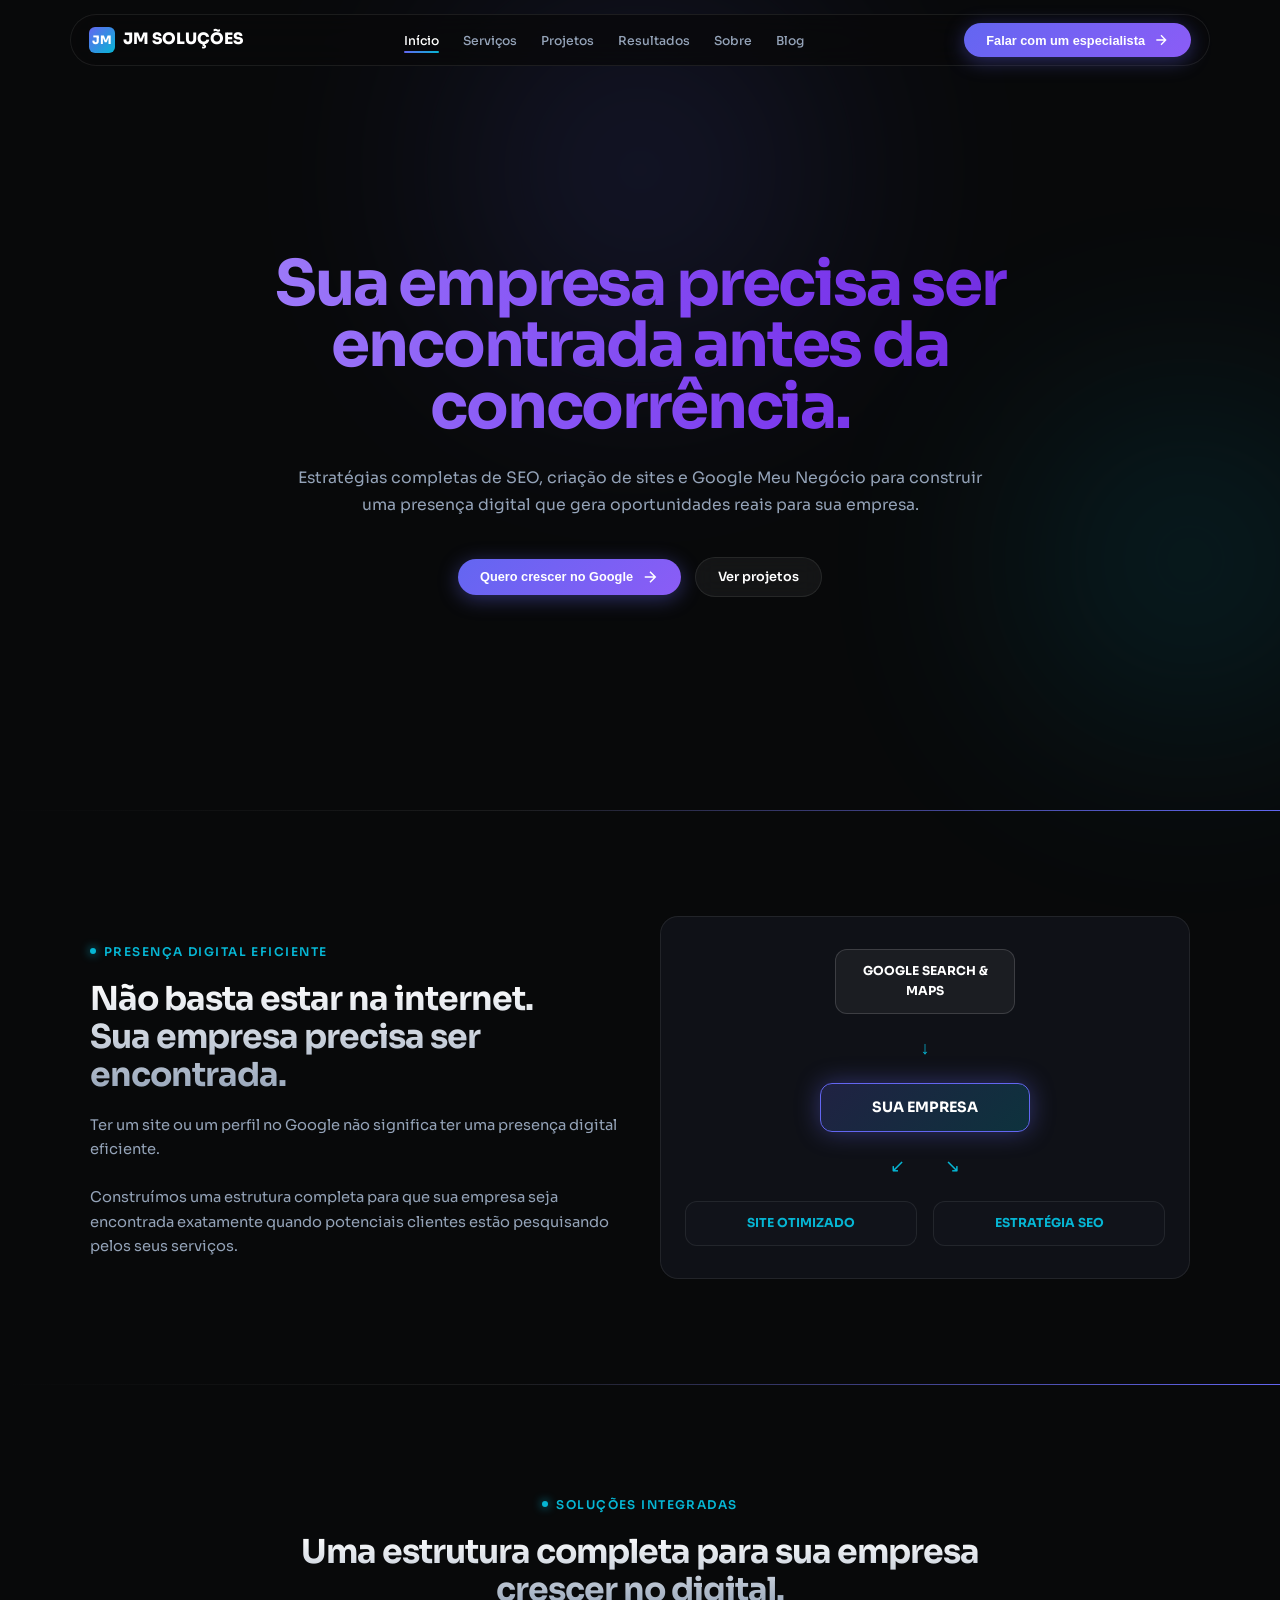
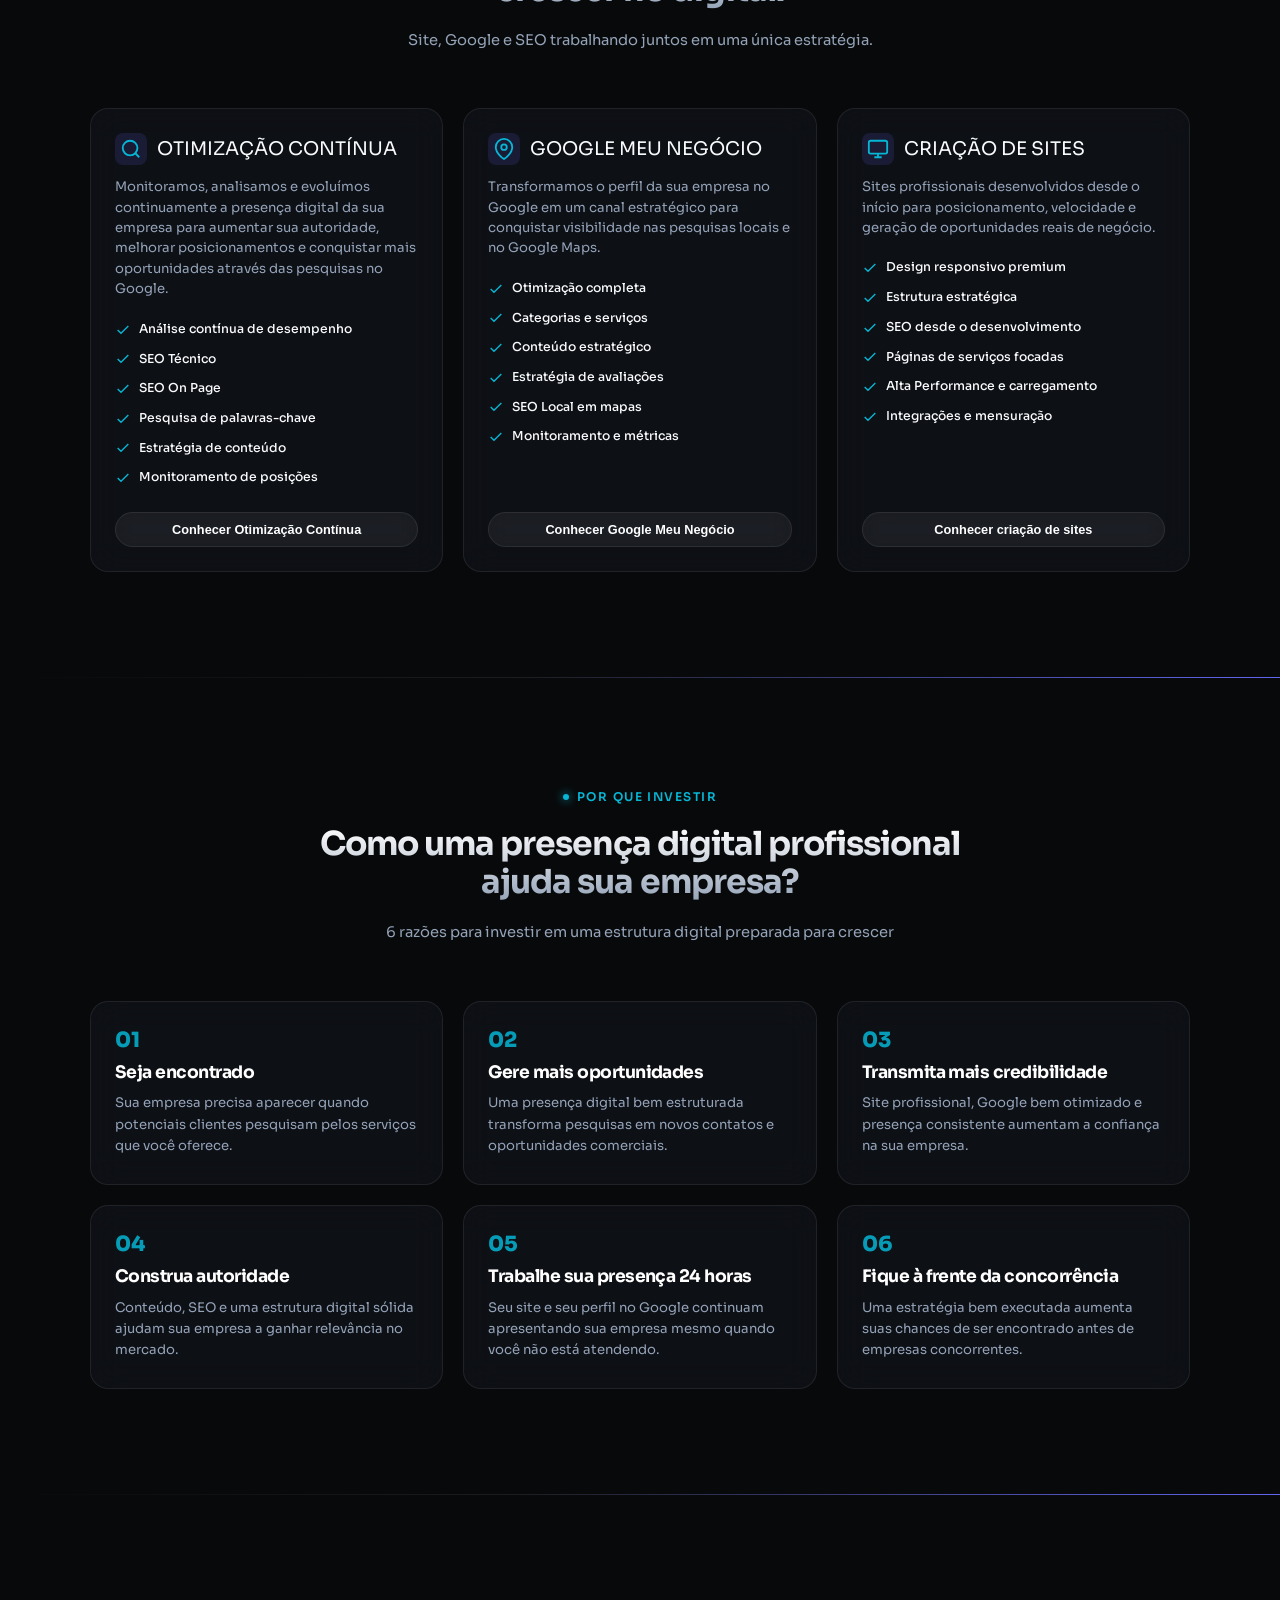
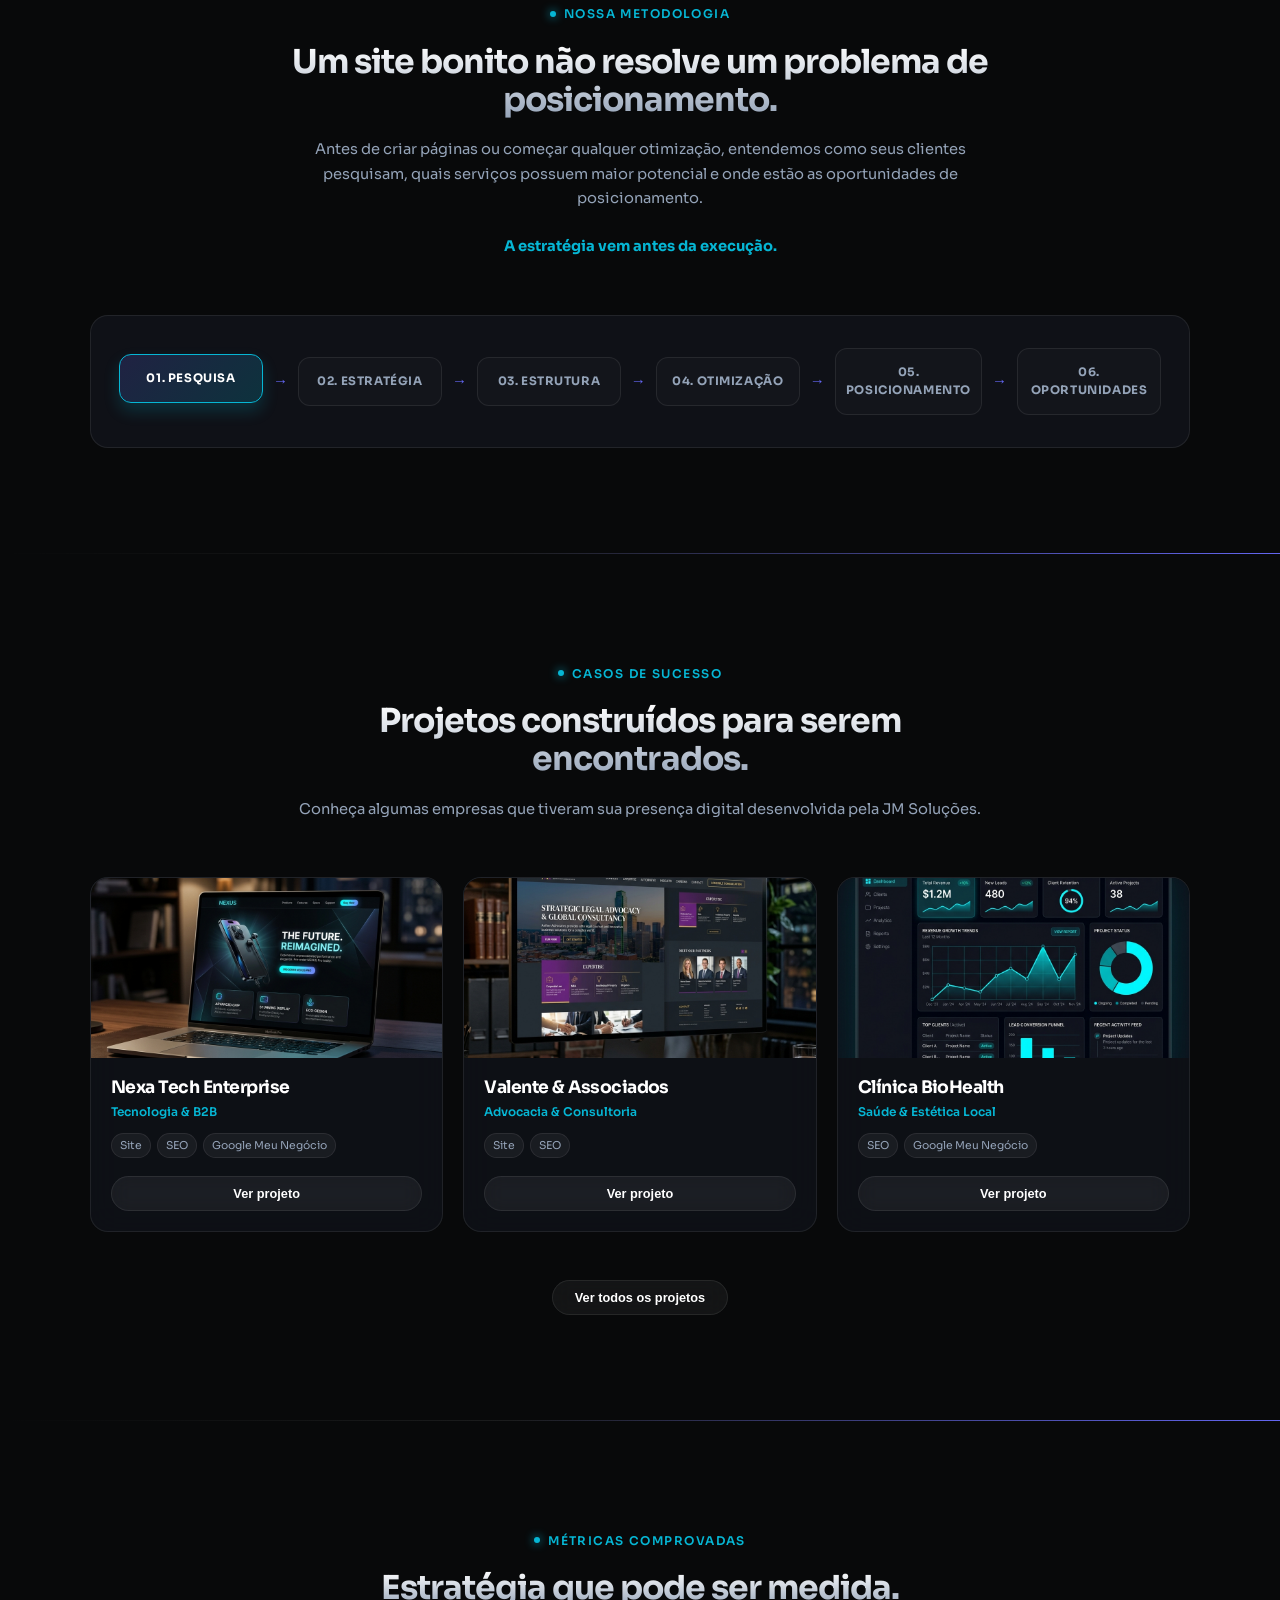
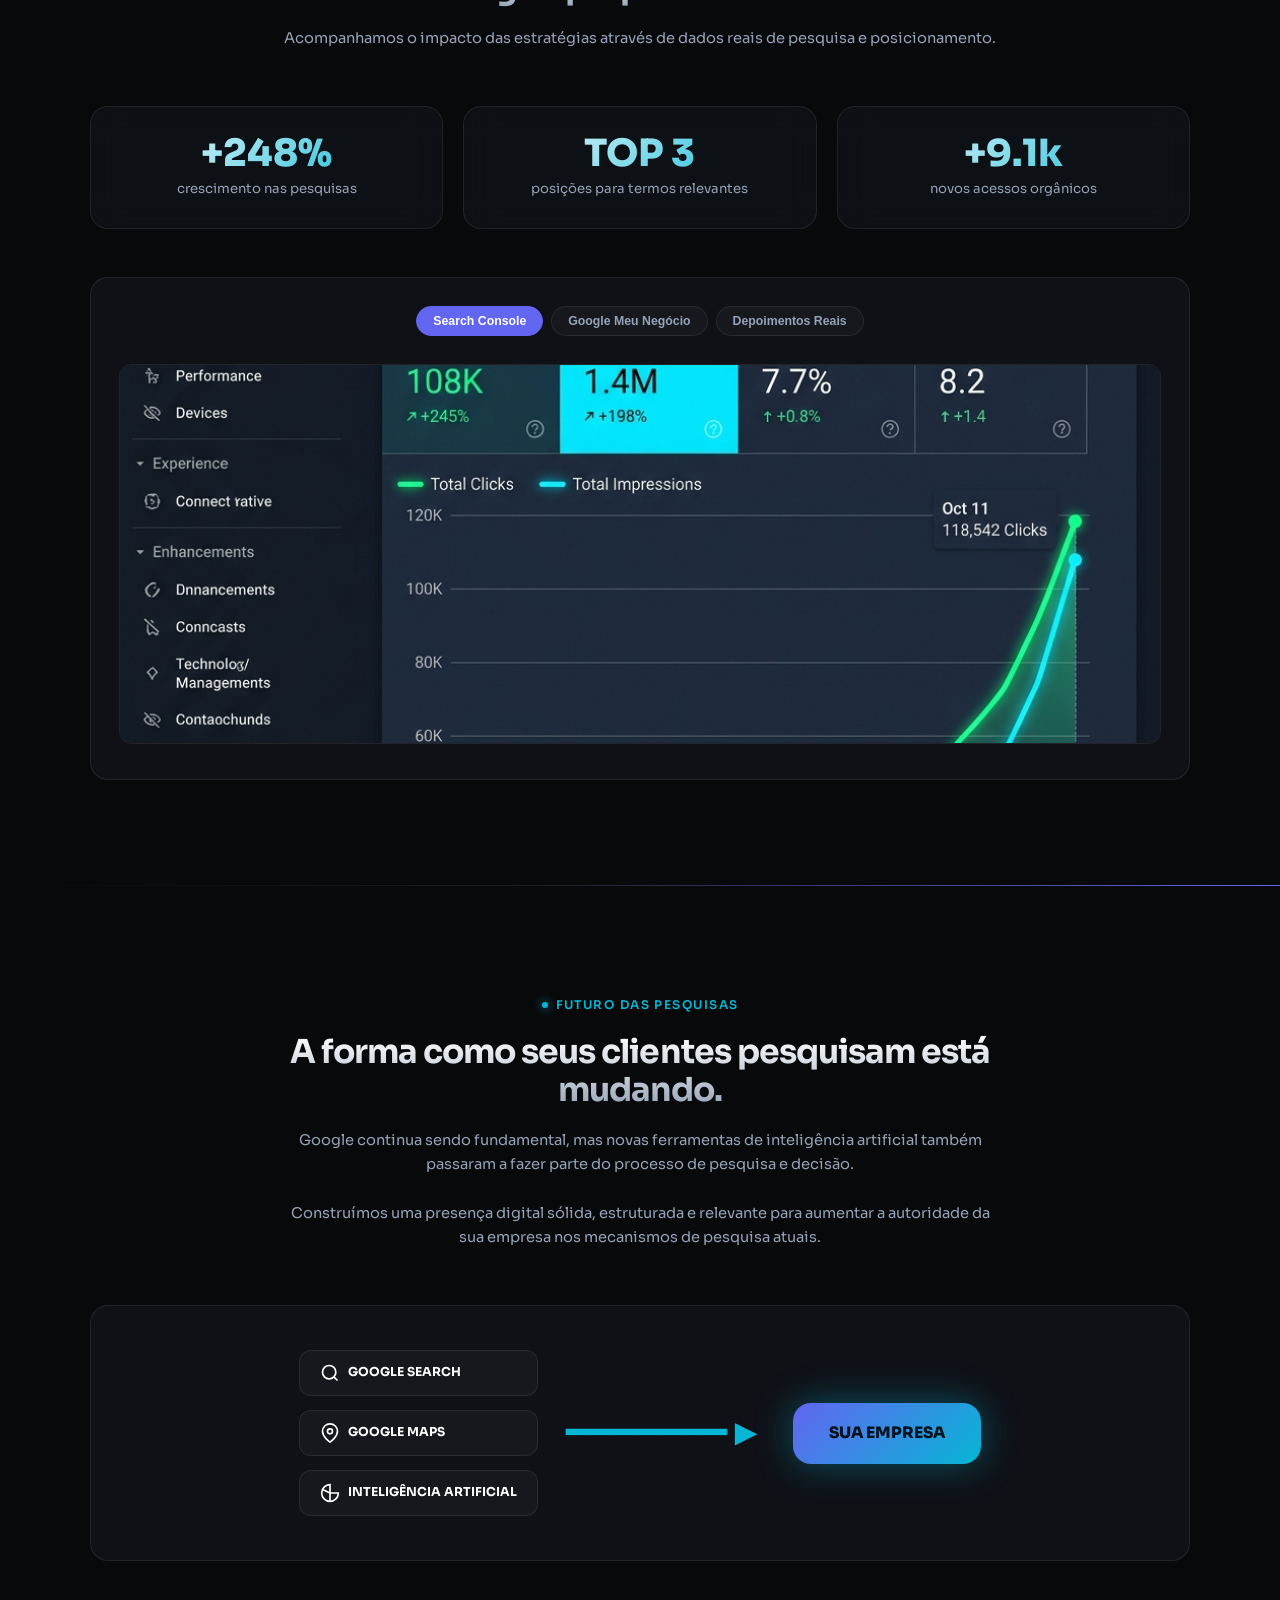
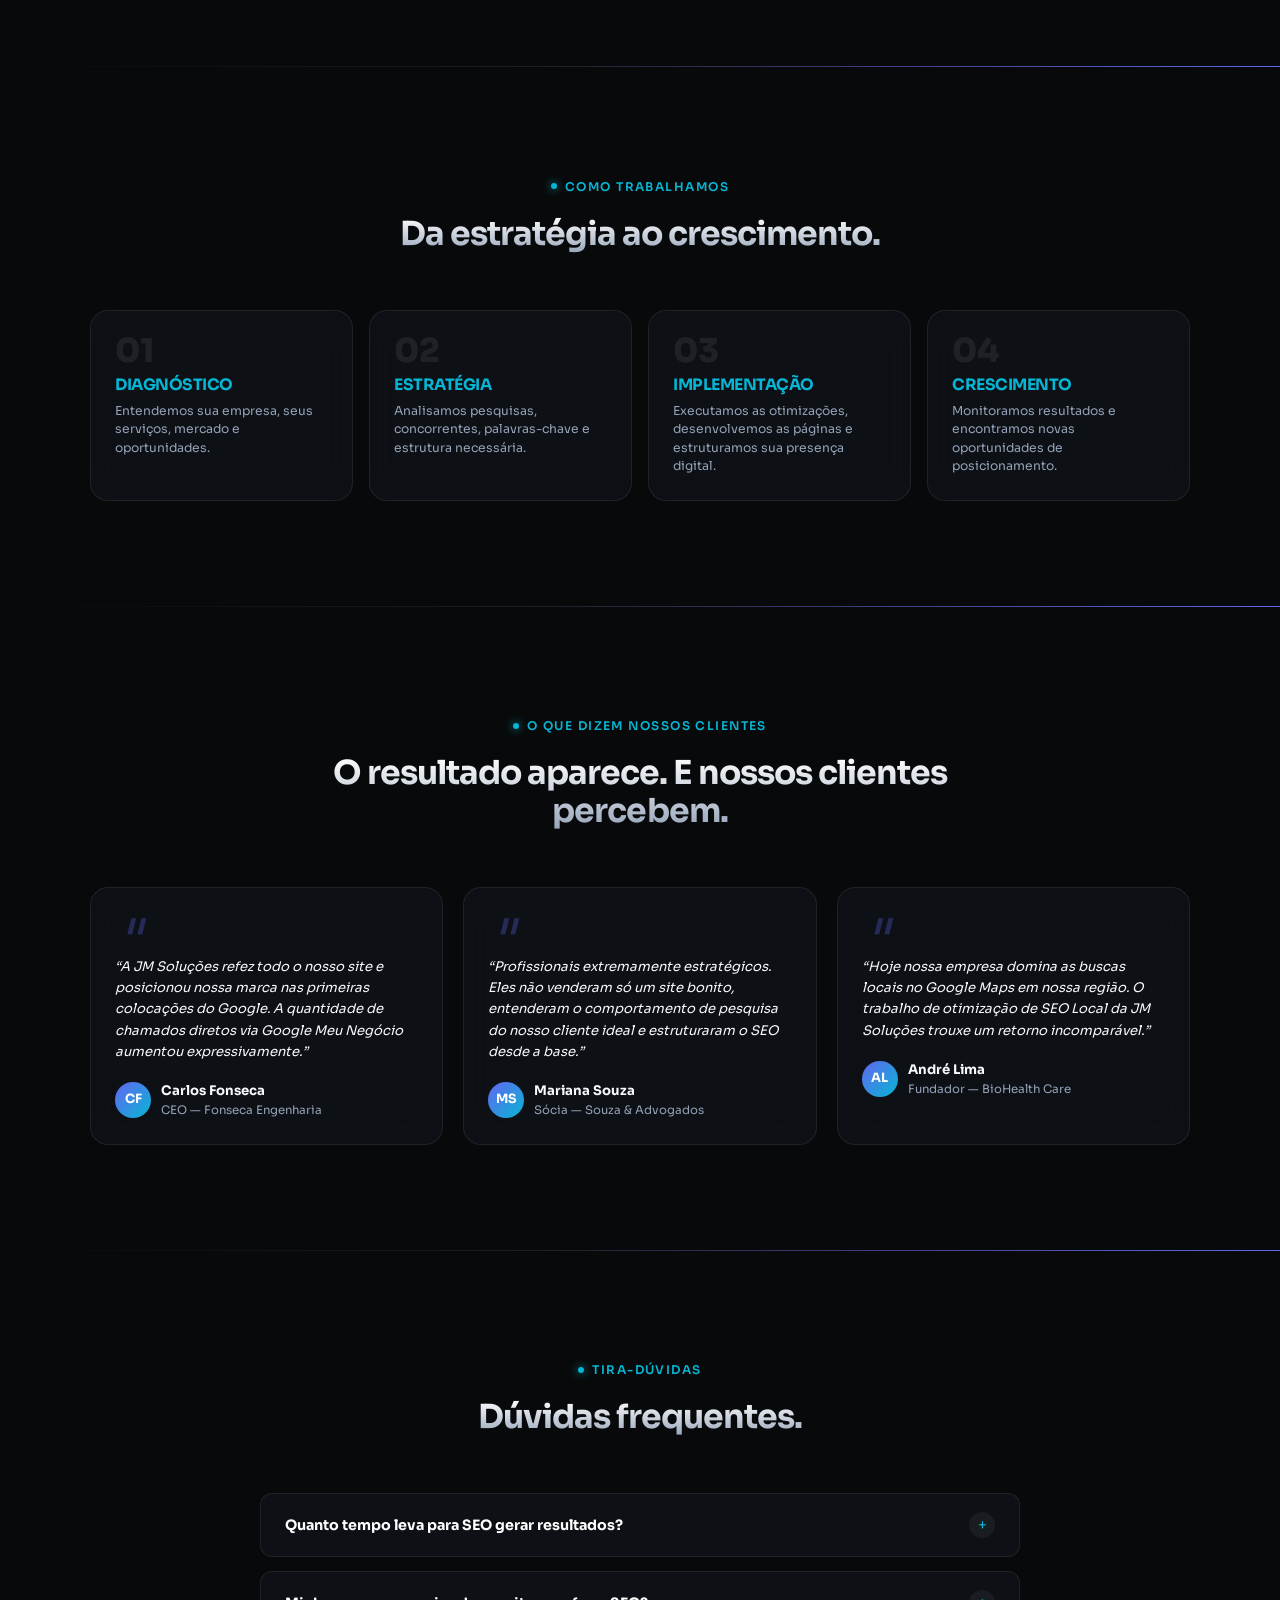
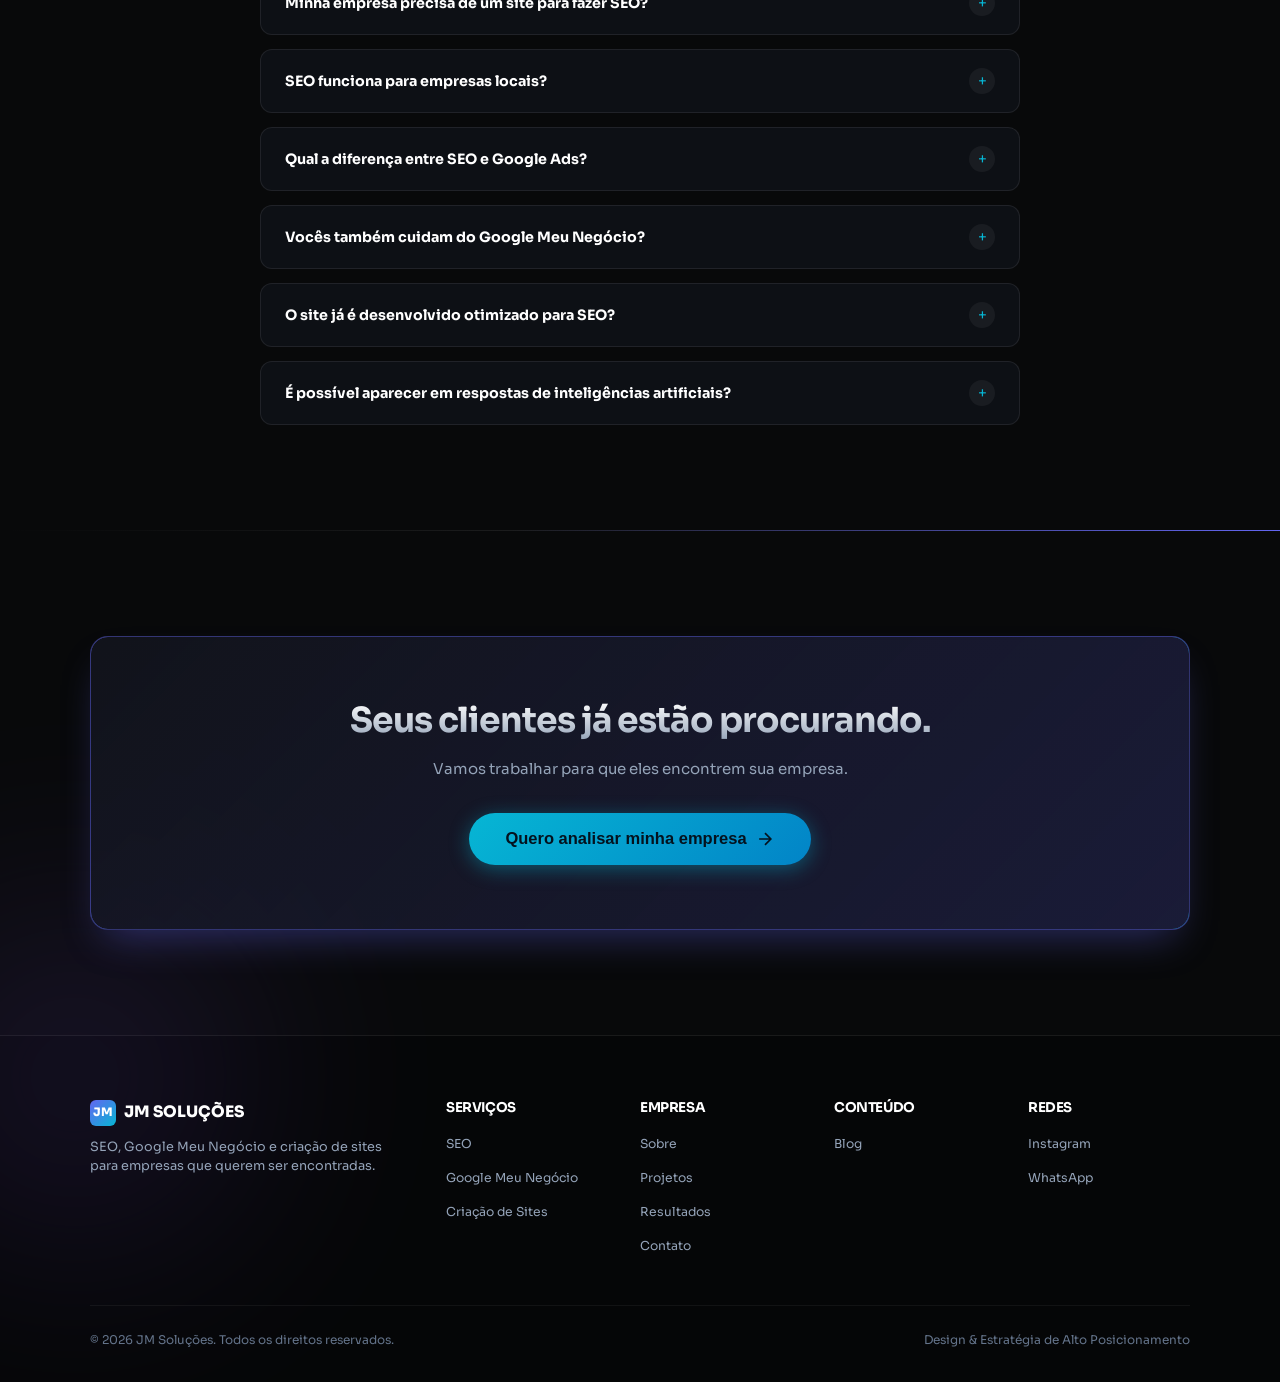
==== index.html @ 84de4761 "JM Soluções - Site institucional completo com design dark mode premium" ====
<!DOCTYPE html>
<html lang="pt-BR">
<head>
  <meta charset="UTF-8">
  <meta name="viewport" content="width=device-width, initial-scale=1.0">
  <title>JM Soluções — SEO, Google Meu Negócio e Criação de Sites</title>
  <meta name="description" content="Estratégias completas de SEO, criação de sites profissionais e Google Meu Negócio para posicionar sua empresa no topo dos resultados de pesquisa.">

  <!-- OpenGraph Metadata -->
  <meta property="og:title" content="JM Soluções — Sua Empresa no Topo do Google">
  <meta property="og:description" content="Construímos uma presença digital estratégica para sua empresa gerar oportunidades reais de negócio.">
  <meta property="og:type" content="website">

  <!-- Favicon & Stylesheet -->
  <link rel="stylesheet" href="styles.css">
</head>
<body>

  <!-- Background Ambient Glow Spotlights (Delucks Style) -->
  <div class="ambient-glow-container">
    <div class="glow-orb glow-orb-indigo"></div>
    <div class="glow-orb glow-orb-cyan"></div>
    <div class="glow-orb glow-orb-violet"></div>
  </div>

  <!-- [ HEADER / NAVBAR ] -->
  <header>
    <nav class="navbar" id="navbar">
      <a href="#hero" class="logo">
        <div class="logo-badge">JM</div>
        <span>JM SOLUÇÕES</span>
      </a>

      <ul class="nav-links">
        <li><a href="#hero">Início</a></li>
        <li><a href="#servicos">Serviços</a></li>
        <li><a href="#projetos">Projetos</a></li>
        <li><a href="#resultados">Resultados</a></li>
        <li><a href="#posicionamento">Sobre</a></li>
        <li><a href="#faq">Blog</a></li>
      </ul>

      <button class="btn btn-primary open-modal-btn">
        Falar com um especialista
        <svg width="16" height="16" viewBox="0 0 24 24" fill="none" stroke="currentColor" stroke-width="2"><path d="M5 12h14M12 5l7 7-7 7"/></svg>
      </button>

      <button class="mobile-toggle" id="mobileToggle" aria-label="Abrir Menu">
        <svg width="24" height="24" viewBox="0 0 24 24" fill="none" stroke="currentColor" stroke-width="2"><path d="M4 6h16M4 12h16M4 18h16"/></svg>
      </button>
    </nav>

    <!-- Mobile Drawer -->
    <div class="mobile-drawer" id="mobileDrawer">
      <button class="mobile-drawer-close" id="mobileDrawerClose">&times;</button>
      <a href="#hero" class="mobile-nav-link">Início</a>
      <a href="#servicos" class="mobile-nav-link">Serviços</a>
      <a href="#projetos" class="mobile-nav-link">Projetos</a>
      <a href="#resultados" class="mobile-nav-link">Resultados</a>
      <a href="#posicionamento" class="mobile-nav-link">Sobre</a>
      <a href="#faq" class="mobile-nav-link">Blog</a>
      <button class="btn btn-primary open-modal-btn" style="margin-top: 20px;">Falar com um especialista</button>
    </div>
  </header>

  <main>
    <!-- [ 01 — HERO ] -->
    <section class="hero-section section-relative" id="hero">
      <!-- Floating Particles -->
      <div class="hero-particles">
        <div class="particle"></div>
        <div class="particle"></div>
        <div class="particle"></div>
        <div class="particle"></div>
        <div class="particle"></div>
        <div class="particle"></div>
        <div class="particle"></div>
        <div class="particle"></div>
      </div>
      <div class="container">
        <h1 class="hero-headline reveal">
          Sua empresa precisa ser encontrada antes da concorrência.
        </h1>

        <p class="hero-subheadline reveal">
          Estratégias completas de SEO, criação de sites e Google Meu Negócio para construir uma presença digital que gera oportunidades reais para sua empresa.
        </p>

        <div class="hero-cta-group reveal">
          <button class="btn btn-primary open-modal-btn">
            Quero crescer no Google
            <svg width="18" height="18" viewBox="0 0 24 24" fill="none" stroke="currentColor" stroke-width="2"><path d="M5 12h14M12 5l7 7-7 7"/></svg>
          </button>
          <a href="#projetos" class="btn btn-secondary">
            Ver projetos
          </a>
        </div>
      </div>
    </section>

    <hr class="section-divider">

    <!-- [ 02 — POSICIONAMENTO ] -->
    <section class="section-padding section-relative" id="posicionamento">
      <div class="container">
        <div class="posicionamento-container">
          <div class="reveal-left">
            <div class="section-tag"><span class="dot"></span> Presença Digital Eficiente</div>
            <h2 class="section-title text-gradient">
              Não basta estar na internet.<br>Sua empresa precisa ser encontrada.
            </h2>
            <p class="section-subtitle" style="margin-bottom: 24px;">
              Ter um site ou um perfil no Google não significa ter uma presença digital eficiente.
            </p>
            <p class="section-subtitle">
              Construímos uma estrutura completa para que sua empresa seja encontrada exatamente quando potenciais clientes estão pesquisando pelos seus serviços.
            </p>
          </div>

          <div class="posicionamento-diagram glass-card reveal-right">
            <div class="diagram-node node-google">
              <span>GOOGLE SEARCH & MAPS</span>
            </div>
            <div class="diagram-arrow">↓</div>
            <div class="diagram-node node-empresa">
              <span>SUA EMPRESA</span>
            </div>
            <div class="diagram-arrow">↙ &nbsp;&nbsp;&nbsp;&nbsp;&nbsp;&nbsp;&nbsp;&nbsp; ↘</div>
            <div class="node-branches">
              <div class="diagram-node node-branch">
                <strong>SITE OTIMIZADO</strong>
              </div>
              <div class="diagram-node node-branch">
                <strong>ESTRATÉGIA SEO</strong>
              </div>
            </div>
          </div>
        </div>
      </div>
    </section>

    <hr class="section-divider">

    <!-- [ 03 — SERVIÇOS ] -->
    <section class="section-padding section-relative" id="servicos">
      <div class="container">
        <div class="section-header reveal">
          <div class="section-tag"><span class="dot"></span> Soluções Integradas</div>
          <h2 class="section-title text-gradient">
            Uma estrutura completa para sua empresa crescer no digital.
          </h2>
          <p class="section-subtitle">
            Site, Google e SEO trabalhando juntos em uma única estratégia.
          </p>
        </div>

        <div class="servicos-grid reveal-stagger">
          <!-- CARD 1: OTIMIZAÇÃO CONTÍNUA -->
          <div class="glass-card servico-card">
            <div>
              <div class="servico-title">
                <div class="servico-icon">
                  <svg width="22" height="22" viewBox="0 0 24 24" fill="none" stroke="currentColor" stroke-width="2"><circle cx="11" cy="11" r="8"/><line x1="21" y1="21" x2="16.65" y2="16.65"/></svg>
                </div>
                <span>OTIMIZAÇÃO CONTÍNUA</span>
              </div>
              <p class="servico-desc">
                Monitoramos, analisamos e evoluímos continuamente a presença digital da sua empresa para aumentar sua autoridade, melhorar posicionamentos e conquistar mais oportunidades através das pesquisas no Google.
              </p>
              <ul class="servico-list">
                <li><svg width="16" height="16" viewBox="0 0 24 24" fill="none" stroke="currentColor" stroke-width="2"><polyline points="20 6 9 17 4 12"/></svg> Análise contínua de desempenho</li>
                <li><svg width="16" height="16" viewBox="0 0 24 24" fill="none" stroke="currentColor" stroke-width="2"><polyline points="20 6 9 17 4 12"/></svg> SEO Técnico</li>
                <li><svg width="16" height="16" viewBox="0 0 24 24" fill="none" stroke="currentColor" stroke-width="2"><polyline points="20 6 9 17 4 12"/></svg> SEO On Page</li>
                <li><svg width="16" height="16" viewBox="0 0 24 24" fill="none" stroke="currentColor" stroke-width="2"><polyline points="20 6 9 17 4 12"/></svg> Pesquisa de palavras-chave</li>
                <li><svg width="16" height="16" viewBox="0 0 24 24" fill="none" stroke="currentColor" stroke-width="2"><polyline points="20 6 9 17 4 12"/></svg> Estratégia de conteúdo</li>
                <li><svg width="16" height="16" viewBox="0 0 24 24" fill="none" stroke="currentColor" stroke-width="2"><polyline points="20 6 9 17 4 12"/></svg> Monitoramento de posições</li>
              </ul>
            </div>
            <button class="btn btn-secondary open-modal-btn" style="width: 100%;">Conhecer Otimização Contínua</button>
          </div>

          <!-- CARD 2: GOOGLE MEU NEGÓCIO -->
          <div class="glass-card servico-card">
            <div>
              <div class="servico-title">
                <div class="servico-icon">
                  <svg width="22" height="22" viewBox="0 0 24 24" fill="none" stroke="currentColor" stroke-width="2"><path d="M21 10c0 7-9 13-9 13s-9-6-9-13a9 9 0 0 1 18 0z"/><circle cx="12" cy="10" r="3"/></svg>
                </div>
                <span>GOOGLE MEU NEGÓCIO</span>
              </div>
              <p class="servico-desc">
                Transformamos o perfil da sua empresa no Google em um canal estratégico para conquistar visibilidade nas pesquisas locais e no Google Maps.
              </p>
              <ul class="servico-list">
                <li><svg width="16" height="16" viewBox="0 0 24 24" fill="none" stroke="currentColor" stroke-width="2"><polyline points="20 6 9 17 4 12"/></svg> Otimização completa</li>
                <li><svg width="16" height="16" viewBox="0 0 24 24" fill="none" stroke="currentColor" stroke-width="2"><polyline points="20 6 9 17 4 12"/></svg> Categorias e serviços</li>
                <li><svg width="16" height="16" viewBox="0 0 24 24" fill="none" stroke="currentColor" stroke-width="2"><polyline points="20 6 9 17 4 12"/></svg> Conteúdo estratégico</li>
                <li><svg width="16" height="16" viewBox="0 0 24 24" fill="none" stroke="currentColor" stroke-width="2"><polyline points="20 6 9 17 4 12"/></svg> Estratégia de avaliações</li>
                <li><svg width="16" height="16" viewBox="0 0 24 24" fill="none" stroke="currentColor" stroke-width="2"><polyline points="20 6 9 17 4 12"/></svg> SEO Local em mapas</li>
                <li><svg width="16" height="16" viewBox="0 0 24 24" fill="none" stroke="currentColor" stroke-width="2"><polyline points="20 6 9 17 4 12"/></svg> Monitoramento e métricas</li>
              </ul>
            </div>
            <button class="btn btn-secondary open-modal-btn" style="width: 100%;">Conhecer Google Meu Negócio</button>
          </div>

          <!-- CARD 3: CRIAÇÃO DE SITES -->
          <div class="glass-card servico-card">
            <div>
              <div class="servico-title">
                <div class="servico-icon">
                  <svg width="22" height="22" viewBox="0 0 24 24" fill="none" stroke="currentColor" stroke-width="2"><rect x="2" y="3" width="20" height="14" rx="2" ry="2"/><line x1="8" y1="21" x2="16" y2="21"/><line x1="12" y1="17" x2="12" y2="21"/></svg>
                </div>
                <span>CRIAÇÃO DE SITES</span>
              </div>
              <p class="servico-desc">
                Sites profissionais desenvolvidos desde o início para posicionamento, velocidade e geração de oportunidades reais de negócio.
              </p>
              <ul class="servico-list">
                <li><svg width="16" height="16" viewBox="0 0 24 24" fill="none" stroke="currentColor" stroke-width="2"><polyline points="20 6 9 17 4 12"/></svg> Design responsivo premium</li>
                <li><svg width="16" height="16" viewBox="0 0 24 24" fill="none" stroke="currentColor" stroke-width="2"><polyline points="20 6 9 17 4 12"/></svg> Estrutura estratégica</li>
                <li><svg width="16" height="16" viewBox="0 0 24 24" fill="none" stroke="currentColor" stroke-width="2"><polyline points="20 6 9 17 4 12"/></svg> SEO desde o desenvolvimento</li>
                <li><svg width="16" height="16" viewBox="0 0 24 24" fill="none" stroke="currentColor" stroke-width="2"><polyline points="20 6 9 17 4 12"/></svg> Páginas de serviços focadas</li>
                <li><svg width="16" height="16" viewBox="0 0 24 24" fill="none" stroke="currentColor" stroke-width="2"><polyline points="20 6 9 17 4 12"/></svg> Alta Performance e carregamento</li>
                <li><svg width="16" height="16" viewBox="0 0 24 24" fill="none" stroke="currentColor" stroke-width="2"><polyline points="20 6 9 17 4 12"/></svg> Integrações e mensuração</li>
              </ul>
            </div>
            <button class="btn btn-secondary open-modal-btn" style="width: 100%;">Conhecer criação de sites</button>
          </div>
        </div>
      </div>
    </section>

    <hr class="section-divider">

    <!-- [ BENEFÍCIOS DO POSICIONAMENTO ] -->
    <section class="section-padding section-relative" id="beneficios">
      <div class="container">
        <div class="section-header reveal">
          <div class="section-tag"><span class="dot"></span> Por Que Investir</div>
          <h2 class="section-title text-gradient">
            Como uma presença digital profissional ajuda sua empresa?
          </h2>
          <p class="section-subtitle">
            6 razões para investir em uma estrutura digital preparada para crescer
          </p>
        </div>

        <div class="beneficios-grid reveal-stagger">
          <!-- CARD 01 -->
          <div class="glass-card beneficio-card">
            <div class="card-number">01</div>
            <h3 class="beneficio-title">Seja encontrado</h3>
            <p class="beneficio-desc">
              Sua empresa precisa aparecer quando potenciais clientes pesquisam pelos serviços que você oferece.
            </p>
          </div>

          <!-- CARD 02 -->
          <div class="glass-card beneficio-card">
            <div class="card-number">02</div>
            <h3 class="beneficio-title">Gere mais oportunidades</h3>
            <p class="beneficio-desc">
              Uma presença digital bem estruturada transforma pesquisas em novos contatos e oportunidades comerciais.
            </p>
          </div>

          <!-- CARD 03 -->
          <div class="glass-card beneficio-card">
            <div class="card-number">03</div>
            <h3 class="beneficio-title">Transmita mais credibilidade</h3>
            <p class="beneficio-desc">
              Site profissional, Google bem otimizado e presença consistente aumentam a confiança na sua empresa.
            </p>
          </div>

          <!-- CARD 04 -->
          <div class="glass-card beneficio-card">
            <div class="card-number">04</div>
            <h3 class="beneficio-title">Construa autoridade</h3>
            <p class="beneficio-desc">
              Conteúdo, SEO e uma estrutura digital sólida ajudam sua empresa a ganhar relevância no mercado.
            </p>
          </div>

          <!-- CARD 05 -->
          <div class="glass-card beneficio-card">
            <div class="card-number">05</div>
            <h3 class="beneficio-title">Trabalhe sua presença 24 horas</h3>
            <p class="beneficio-desc">
              Seu site e seu perfil no Google continuam apresentando sua empresa mesmo quando você não está atendendo.
            </p>
          </div>

          <!-- CARD 06 -->
          <div class="glass-card beneficio-card">
            <div class="card-number">06</div>
            <h3 class="beneficio-title">Fique à frente da concorrência</h3>
            <p class="beneficio-desc">
              Uma estratégia bem executada aumenta suas chances de ser encontrado antes de empresas concorrentes.
            </p>
          </div>
        </div>
      </div>
    </section>

    <hr class="section-divider">

    <!-- [ 04 — DIFERENCIAL / METODOLOGIA ] -->
    <section class="section-padding section-relative">
      <div class="container">
        <div class="section-header reveal">
          <div class="section-tag"><span class="dot"></span> Nossa Metodologia</div>
          <h2 class="section-title text-gradient">
            Um site bonito não resolve um problema de posicionamento.
          </h2>
          <p class="section-subtitle">
            Antes de criar páginas ou começar qualquer otimização, entendemos como seus clientes pesquisam, quais serviços possuem maior potencial e onde estão as oportunidades de posicionamento.<br><br>
            <strong style="color: var(--accent-cyan);">A estratégia vem antes da execução.</strong>
          </p>
        </div>

        <div class="metodologia-box reveal-scale">
          <div class="pipeline-container">
            <div class="pipeline-step active">
              <span>01. PESQUISA</span>
            </div>
            <div class="pipeline-arrow">→</div>
            <div class="pipeline-step">
              <span>02. ESTRATÉGIA</span>
            </div>
            <div class="pipeline-arrow">→</div>
            <div class="pipeline-step">
              <span>03. ESTRUTURA</span>
            </div>
            <div class="pipeline-arrow">→</div>
            <div class="pipeline-step">
              <span>04. OTIMIZAÇÃO</span>
            </div>
            <div class="pipeline-arrow">→</div>
            <div class="pipeline-step">
              <span>05. POSICIONAMENTO</span>
            </div>
            <div class="pipeline-arrow">→</div>
            <div class="pipeline-step">
              <span>06. OPORTUNIDADES</span>
            </div>
          </div>
        </div>
      </div>
    </section>

    <hr class="section-divider">

    <!-- [ 05 — PROJETOS ] -->
    <section class="section-padding section-relative" id="projetos">
      <div class="container">
        <div class="section-header reveal">
          <div class="section-tag"><span class="dot"></span> Casos de Sucesso</div>
          <h2 class="section-title text-gradient">
            Projetos construídos para serem encontrados.
          </h2>
          <p class="section-subtitle">
            Conheça algumas empresas que tiveram sua presença digital desenvolvida pela JM Soluções.
          </p>
        </div>

        <div class="projects-grid reveal-stagger">
          <!-- PROJETO 01 -->
          <div class="glass-card project-card">
            <div class="project-image-wrapper">
              <img src="./images/project_1_mockup.png" alt="Projeto Nexa Tech" loading="lazy">
            </div>
            <div class="project-content">
              <div>
                <h3 class="project-name">Nexa Tech Enterprise</h3>
                <p class="project-segment">Tecnologia & B2B</p>
                <div class="project-tags">
                  <span class="project-tag">Site</span>
                  <span class="project-tag">SEO</span>
                  <span class="project-tag">Google Meu Negócio</span>
                </div>
              </div>
              <button class="btn btn-secondary open-modal-btn" style="width: 100%;">Ver projeto</button>
            </div>
          </div>

          <!-- PROJETO 02 -->
          <div class="glass-card project-card">
            <div class="project-image-wrapper">
              <img src="./images/project_2_mockup.png" alt="Projeto Valente & Associados" loading="lazy">
            </div>
            <div class="project-content">
              <div>
                <h3 class="project-name">Valente & Associados</h3>
                <p class="project-segment">Advocacia & Consultoria</p>
                <div class="project-tags">
                  <span class="project-tag">Site</span>
                  <span class="project-tag">SEO</span>
                </div>
              </div>
              <button class="btn btn-secondary open-modal-btn" style="width: 100%;">Ver projeto</button>
            </div>
          </div>

          <!-- PROJETO 03 -->
          <div class="glass-card project-card">
            <div class="project-image-wrapper">
              <img src="./images/project_3_mockup.png" alt="Projeto Clínica BioHealth" loading="lazy">
            </div>
            <div class="project-content">
              <div>
                <h3 class="project-name">Clínica BioHealth</h3>
                <p class="project-segment">Saúde & Estética Local</p>
                <div class="project-tags">
                  <span class="project-tag">SEO</span>
                  <span class="project-tag">Google Meu Negócio</span>
                </div>
              </div>
              <button class="btn btn-secondary open-modal-btn" style="width: 100%;">Ver projeto</button>
            </div>
          </div>
        </div>

        <div style="text-align: center; margin-top: 48px;">
          <button class="btn btn-secondary open-modal-btn">Ver todos os projetos</button>
        </div>
      </div>
    </section>

    <hr class="section-divider">

    <!-- [ 06 — RESULTADOS ] -->
    <section class="section-padding section-relative" id="resultados">
      <div class="container">
        <div class="section-header reveal">
          <div class="section-tag"><span class="dot"></span> Métricas Comprovadas</div>
          <h2 class="section-title text-gradient">
            Estratégia que pode ser medida.
          </h2>
          <p class="section-subtitle">
            Acompanhamos o impacto das estratégias através de dados reais de pesquisa e posicionamento.
          </p>
        </div>

        <!-- 3 Stat Boxes -->
        <div class="resultados-metrics-grid reveal-stagger">
          <div class="glass-card resultado-metric-box">
            <div class="resultado-number counter" data-target="340">+340%</div>
            <div class="resultado-label">crescimento nas pesquisas</div>
          </div>
          <div class="glass-card resultado-metric-box">
            <div class="resultado-number">TOP 3</div>
            <div class="resultado-label">posições para termos relevantes</div>
          </div>
          <div class="glass-card resultado-metric-box">
            <div class="resultado-number counter" data-target="12500">+12.5k</div>
            <div class="resultado-label">novos acessos orgânicos</div>
          </div>
        </div>

        <!-- Tabbed Proof Area -->
        <div class="resultados-tabs-wrapper reveal-scale">
          <div class="resultados-tab-buttons">
            <button class="tab-btn active" data-tab="tab-search-console">Search Console</button>
            <button class="tab-btn" data-tab="tab-gmb">Google Meu Negócio</button>
            <button class="tab-btn" data-tab="tab-depoimentos">Depoimentos Reais</button>
          </div>

          <div class="tab-content-panel active" id="tab-search-console">
            <img src="./images/search_console_chart.png" alt="Desempenho no Search Console" class="chart-preview-img" loading="lazy">
          </div>

          <div class="tab-content-panel" id="tab-gmb">
            <img src="./images/gmb_performance_chart.png" alt="Desempenho no Google Maps" class="chart-preview-img" loading="lazy">
          </div>

          <div class="tab-content-panel" id="tab-depoimentos">
            <div class="glass-card" style="text-align: center; padding: 48px;">
              <p class="testimonial-quote">"Em menos de 4 meses de otimização no Google e SEO do nosso site, o volume de leads qualificados que nos encontram organicamente aumentou mais de 300%. O investimento se pagou nas primeiras semanas."</p>
              <strong style="color: var(--text-white);">— Roberto Mendes, Diretor Comercial</strong>
            </div>
          </div>
        </div>
      </div>
    </section>

    <hr class="section-divider">

    <!-- [ 07 — GOOGLE + INTELIGÊNCIA ARTIFICIAL ] -->
    <section class="section-padding section-relative">
      <div class="container">
        <div class="section-header reveal">
          <div class="section-tag"><span class="dot"></span> Futuro das Pesquisas</div>
          <h2 class="section-title text-gradient">
            A forma como seus clientes pesquisam está mudando.
          </h2>
          <p class="section-subtitle">
            Google continua sendo fundamental, mas novas ferramentas de inteligência artificial também passaram a fazer parte do processo de pesquisa e decisão.<br><br>
            Construímos uma presença digital sólida, estruturada e relevante para aumentar a autoridade da sua empresa nos mecanismos de pesquisa atuais.
          </p>
        </div>

        <div class="ai-diagram-card reveal-scale">
          <div class="ai-diagram-grid">
            <div class="ai-source-column">
              <div class="ai-source-box">
                <svg width="20" height="20" viewBox="0 0 24 24" fill="none" stroke="currentColor" stroke-width="2"><circle cx="11" cy="11" r="8"/><line x1="21" y1="21" x2="16.65" y2="16.65"/></svg>
                GOOGLE SEARCH
              </div>
              <div class="ai-source-box">
                <svg width="20" height="20" viewBox="0 0 24 24" fill="none" stroke="currentColor" stroke-width="2"><path d="M21 10c0 7-9 13-9 13s-9-6-9-13a9 9 0 0 1 18 0z"/><circle cx="12" cy="10" r="3"/></svg>
                GOOGLE MAPS
              </div>
              <div class="ai-source-box">
                <svg width="20" height="20" viewBox="0 0 24 24" fill="none" stroke="currentColor" stroke-width="2"><path d="M12 2a10 10 0 1 0 10 10H12V2z"/><path d="M12 12L2.5 7.5"/><path d="M12 12v10"/></svg>
                INTELIGÊNCIA ARTIFICIAL
              </div>
            </div>

            <div class="diagram-arrow" style="font-size: 2.5rem;">━━━━━━━►</div>

            <div class="ai-target-box">
              SUA EMPRESA
            </div>
          </div>
        </div>
      </div>
    </section>

    <hr class="section-divider">

    <!-- [ 08 — PROCESSO ] -->
    <section class="section-padding section-relative">
      <div class="container">
        <div class="section-header reveal">
          <div class="section-tag"><span class="dot"></span> Como Trabalhamos</div>
          <h2 class="section-title text-gradient">
            Da estratégia ao crescimento.
          </h2>
        </div>

        <div class="process-grid reveal-stagger">
          <div class="glass-card process-card">
            <div class="process-number">01</div>
            <h3 class="process-title">DIAGNÓSTICO</h3>
            <p class="process-desc">
              Entendemos sua empresa, seus serviços, mercado e oportunidades.
            </p>
          </div>

          <div class="glass-card process-card">
            <div class="process-number">02</div>
            <h3 class="process-title">ESTRATÉGIA</h3>
            <p class="process-desc">
              Analisamos pesquisas, concorrentes, palavras-chave e estrutura necessária.
            </p>
          </div>

          <div class="glass-card process-card">
            <div class="process-number">03</div>
            <h3 class="process-title">IMPLEMENTAÇÃO</h3>
            <p class="process-desc">
              Executamos as otimizações, desenvolvemos as páginas e estruturamos sua presença digital.
            </p>
          </div>

          <div class="glass-card process-card">
            <div class="process-number">04</div>
            <h3 class="process-title">CRESCIMENTO</h3>
            <p class="process-desc">
              Monitoramos resultados e encontramos novas oportunidades de posicionamento.
            </p>
          </div>
        </div>
      </div>
    </section>

    <hr class="section-divider">

    <!-- [ 09 — DEPOIMENTOS ] -->
    <section class="section-padding section-relative">
      <div class="container">
        <div class="section-header reveal">
          <div class="section-tag"><span class="dot"></span> O Que Dizem Nossos Clientes</div>
          <h2 class="section-title text-gradient">
            O resultado aparece. E nossos clientes percebem.
          </h2>
        </div>

        <div class="testimonials-grid reveal-stagger">
          <div class="glass-card">
            <p class="testimonial-quote">
              “A JM Soluções refez todo o nosso site e posicionou nossa marca nas primeiras colocações do Google. A quantidade de chamados diretos via Google Meu Negócio aumentou expressivamente.”
            </p>
            <div class="testimonial-author">
              <div class="avatar-circle">CF</div>
              <div>
                <div class="author-name">Carlos Fonseca</div>
                <div class="author-company">CEO — Fonseca Engenharia</div>
              </div>
            </div>
          </div>

          <div class="glass-card">
            <p class="testimonial-quote">
              “Profissionais extremamente estratégicos. Eles não venderam só um site bonito, entenderam o comportamento de pesquisa do nosso cliente ideal e estruturaram o SEO desde a base.”
            </p>
            <div class="testimonial-author">
              <div class="avatar-circle">MS</div>
              <div>
                <div class="author-name">Mariana Souza</div>
                <div class="author-company">Sócia — Souza & Advogados</div>
              </div>
            </div>
          </div>

          <div class="glass-card">
            <p class="testimonial-quote">
              “Hoje nossa empresa domina as buscas locais no Google Maps em nossa região. O trabalho de otimização de SEO Local da JM Soluções trouxe um retorno incomparável.”
            </p>
            <div class="testimonial-author">
              <div class="avatar-circle">AL</div>
              <div>
                <div class="author-name">André Lima</div>
                <div class="author-company">Fundador — BioHealth Care</div>
              </div>
            </div>
          </div>
        </div>
      </div>
    </section>

    <hr class="section-divider">

    <!-- [ 10 — FAQ ] -->
    <section class="section-padding section-relative" id="faq">
      <div class="container">
        <div class="section-header reveal">
          <div class="section-tag"><span class="dot"></span> Tira-Dúvidas</div>
          <h2 class="section-title text-gradient">
            Dúvidas frequentes.
          </h2>
        </div>

        <div class="faq-container reveal-stagger">
          <div class="faq-item">
            <div class="faq-header">
              <span class="faq-question">Quanto tempo leva para SEO gerar resultados?</span>
              <div class="faq-icon">+</div>
            </div>
            <div class="faq-body">
              <p class="faq-answer">
                Os primeiros ganhos de indexação e posicionamento costumam surgir entre 60 a 90 dias após a implementação das otimizações técnicas e de conteúdo. O SEO é um investimento contínuo que constrói autoridade acumulativa a médio e longo prazo.
              </p>
            </div>
          </div>

          <div class="faq-item">
            <div class="faq-header">
              <span class="faq-question">Minha empresa precisa de um site para fazer SEO?</span>
              <div class="faq-icon">+</div>
            </div>
            <div class="faq-body">
              <p class="faq-answer">
                Para SEO de busca orgânica completa sim, o site é a estrutura central da sua autoridade digital. No entanto, para negócios locais, também atuamos na otimização do Google Meu Negócio (Google Maps), que pode gerar oportunidades imediatas.
              </p>
            </div>
          </div>

          <div class="faq-item">
            <div class="faq-header">
              <span class="faq-question">SEO funciona para empresas locais?</span>
              <div class="faq-icon">+</div>
            </div>
            <div class="faq-body">
              <p class="faq-answer">
                Com certeza! O SEO Local é uma das estratégias de maior retorno para empresas que atendem em regiões específicas. Ele garante que sua empresa apareça no topo do pacote local do Google Maps quando clientes da sua cidade buscam por seus serviços.
              </p>
            </div>
          </div>

          <div class="faq-item">
            <div class="faq-header">
              <span class="faq-question">Qual a diferença entre SEO e Google Ads?</span>
              <div class="faq-icon">+</div>
            </div>
            <div class="faq-body">
              <p class="faq-answer">
                O Google Ads traz tráfego pago instantâneo enquanto você mantiver o orçamento ativo. O SEO constrói um ativo próprio e permanente para sua empresa, gerando tráfego orgânico qualificado e gratuito 24 horas por dia sem pagar por clique.
              </p>
            </div>
          </div>

          <div class="faq-item">
            <div class="faq-header">
              <span class="faq-question">Vocês também cuidam do Google Meu Negócio?</span>
              <div class="faq-icon">+</div>
            </div>
            <div class="faq-body">
              <p class="faq-answer">
                Sim! Cuidamos de toda a otimização do seu perfil no Google Meu Negócio: escolha estratégica de categorias, descrição otimizada, inclusão de produtos e serviços, gestão de avaliações e publicação regular de atualizações.
              </p>
            </div>
          </div>

          <div class="faq-item">
            <div class="faq-header">
              <span class="faq-question">O site já é desenvolvido otimizado para SEO?</span>
              <div class="faq-icon">+</div>
            </div>
            <div class="faq-body">
              <p class="faq-answer">
                Sim, absolutamente. Todos os sites criados pela JM Soluções são desenvolvidos com arquitetura de código limpa, SEO técnico embutido, tags semânticas HTML5, máxima velocidade de carregamento e adaptação responsiva para dispositivos móveis.
              </p>
            </div>
          </div>

          <div class="faq-item">
            <div class="faq-header">
              <span class="faq-question">É possível aparecer em respostas de inteligências artificiais?</span>
              <div class="faq-icon">+</div>
            </div>
            <div class="faq-body">
              <p class="faq-answer">
                Sim! Ferramentas como ChatGPT, Google Gemini e Perplexity consultam bases de dados e sites de alta autoridade na web. Ao otimizar a estrutura de dados e autoridade da sua marca (Generative Engine Optimization - GEO), sua empresa se torna a fonte recomendada pelas IAs.
              </p>
            </div>
          </div>
        </div>
      </div>
    </section>

    <hr class="section-divider">

    <!-- [ 11 — CTA FINAL ] -->
    <section class="section-padding section-relative">
      <div class="container">
        <div class="cta-final-box reveal-scale">
          <h2 class="cta-final-title text-gradient">
            Seus clientes já estão procurando.
          </h2>
          <p class="cta-final-subtitle">
            Vamos trabalhar para que eles encontrem sua empresa.
          </p>
          <button class="btn btn-cyan open-modal-btn" style="font-size: 1.1rem; padding: 16px 36px;">
            Quero analisar minha empresa
            <svg width="20" height="20" viewBox="0 0 24 24" fill="none" stroke="currentColor" stroke-width="2"><path d="M5 12h14M12 5l7 7-7 7"/></svg>
          </button>
        </div>
      </div>
    </section>
  </main>


  <!-- [ FOOTER ] -->
  <footer class="footer">
    <div class="container">
      <div class="footer-grid">
        <div class="footer-brand">
          <a href="#hero" class="logo">
            <div class="logo-badge">JM</div>
            <span>JM SOLUÇÕES</span>
          </a>
          <p>
            SEO, Google Meu Negócio e criação de sites para empresas que querem ser encontradas.
          </p>
        </div>

        <div class="footer-column">
          <h4>SERVIÇOS</h4>
          <ul>
            <li><a href="#servicos">SEO</a></li>
            <li><a href="#servicos">Google Meu Negócio</a></li>
            <li><a href="#servicos">Criação de Sites</a></li>
          </ul>
        </div>

        <div class="footer-column">
          <h4>EMPRESA</h4>
          <ul>
            <li><a href="#posicionamento">Sobre</a></li>
            <li><a href="#projetos">Projetos</a></li>
            <li><a href="#resultados">Resultados</a></li>
            <li><a href="#" class="open-modal-btn">Contato</a></li>
          </ul>
        </div>

        <div class="footer-column">
          <h4>CONTEÚDO</h4>
          <ul>
            <li><a href="#faq">Blog</a></li>
          </ul>
        </div>

        <div class="footer-column">
          <h4>REDES</h4>
          <ul>
            <li><a href="https://instagram.com" target="_blank" rel="noopener">Instagram</a></li>
            <li><a href="https://wa.me/5500000000000" target="_blank" rel="noopener">WhatsApp</a></li>
          </ul>
        </div>
      </div>

      <div class="footer-bottom">
        <div>© 2026 JM Soluções. Todos os direitos reservados.</div>
        <div>Design & Estratégia de Alto Posicionamento</div>
      </div>
    </div>
  </footer>


  <!-- INTERACTIVE LEAD / DIAGNOSIS MODAL -->
  <div class="modal-overlay" id="contactModal">
    <div class="modal-content">
      <button class="modal-close" id="modalClose">&times;</button>
      <h3 class="modal-title text-gradient">Falar com Especialista</h3>
      <p class="modal-desc">Preencha os dados abaixo para receber um diagnóstico de posicionamento da sua empresa.</p>

      <form id="leadForm" onsubmit="handleFormSubmit(event)">
        <div class="form-group">
          <label for="leadName">Seu Nome</label>
          <input type="text" id="leadName" class="form-control" placeholder="Ex: Rodrigo Silva" required>
        </div>

        <div class="form-group">
          <label for="leadCompany">Nome da Empresa</label>
          <input type="text" id="leadCompany" class="form-control" placeholder="Ex: Minha Empresa Ltda" required>
        </div>

        <div class="form-group">
          <label for="leadPhone">WhatsApp / Telefone</label>
          <input type="tel" id="leadPhone" class="form-control" placeholder="(00) 90000-0000" required>
        </div>

        <div class="form-group">
          <label for="leadService">Serviço de Interesse</label>
          <select id="leadService" class="form-control" style="background: #12141c; color: #fff;">
            <option value="SEO + Site + Google">Estratégia Completa (SEO + Site + Google)</option>
            <option value="SEO">Apenas SEO</option>
            <option value="Google Meu Negócio">Apenas Google Meu Negócio</option>
            <option value="Criação de Sites">Apenas Criação de Sites</option>
          </select>
        </div>

        <button type="submit" class="btn btn-cyan form-submit-btn">Enviar e Solicitar Análise</button>
      </form>
    </div>
  </div>

  <!-- JavaScript App Logic -->
  <script src="app.js"></script>
</body>
</html>
---- styles.css ----
/* ==========================================================================
   JM SOLUÇÕES — LUXURY DARK MODE DESIGN SYSTEM (INSPIRED BY DELUCKS)
   ========================================================================== */

@import url('https://fonts.googleapis.com/css2?family=Sora:wght@300;400;500;600;700;800&display=swap');

:root {
  /* Color Palette — Luxury Dark Obsidian */
  --bg-base: #08090a;
  --bg-surface: #0f1117;
  --bg-card: rgba(18, 20, 28, 0.65);
  --bg-card-hover: rgba(24, 27, 38, 0.85);
  --bg-glass: rgba(255, 255, 255, 0.03);
  
  /* Brand Accent Colors */
  --accent-indigo: #6366f1;
  --accent-indigo-glow: rgba(99, 102, 241, 0.4);
  --accent-violet: #8b5cf6;
  --accent-cyan: #06b6d4;
  --accent-cyan-glow: rgba(6, 182, 212, 0.4);
  --accent-emerald: #10b981;
  --accent-amber: #f59e0b;

  /* Text Hierarchy */
  --text-white: #ffffff;
  --text-main: #f8fafc;
  --text-muted: #94a3b8;
  --text-dim: #64748b;

  /* Micro-Borders & Gradients */
  --border-subtle: rgba(255, 255, 255, 0.08);
  --border-active: rgba(99, 102, 241, 0.4);
  --border-cyan-active: rgba(6, 182, 212, 0.4);
  
  /* Layout & Spacing */
  --radius-sm: 6px;
  --radius-md: 12px;
  --radius-lg: 18px;
  --radius-full: 9999px;
  --max-width: 1140px;

  /* Easing & Timing */
  --transition-smooth: all 0.4s cubic-bezier(0.16, 1, 0.3, 1);
  --transition-fast: all 0.2s cubic-bezier(0.16, 1, 0.3, 1);
}

/* Reset & Global Base Settings */
*, *::before, *::after {
  box-sizing: border-box;
  margin: 0;
  padding: 0;
}

html {
  scroll-behavior: smooth;
  font-size: 15px;
  background-color: var(--bg-base);
  color: var(--text-main);
  font-family: 'Sora', -apple-system, BlinkMacSystemFont, sans-serif;
  overflow-x: hidden;
  -webkit-font-smoothing: antialiased;
}

body {
  background-color: var(--bg-base);
  color: var(--text-main);
  line-height: 1.6;
  position: relative;
  overflow-x: hidden;
}

/* Custom Scrollbar */
::-webkit-scrollbar {
  width: 8px;
}
::-webkit-scrollbar-track {
  background: var(--bg-base);
}
::-webkit-scrollbar-thumb {
  background: rgba(255, 255, 255, 0.15);
  border-radius: 4px;
}
::-webkit-scrollbar-thumb:hover {
  background: var(--accent-indigo);
}

/* Typography Styles */
h1, h2, h3, h4, .font-heading {
  font-family: 'Sora', sans-serif;
  font-weight: 700;
  line-height: 1.15;
  letter-spacing: -0.03em;
  color: var(--text-white);
}

.text-gradient {
  background: linear-gradient(180deg, #ffffff 0%, #94a3b8 100%);
  -webkit-background-clip: text;
  -webkit-text-fill-color: transparent;
}

.text-gradient-cyan {
  background: linear-gradient(135deg, #ffffff 0%, var(--accent-cyan) 100%);
  -webkit-background-clip: text;
  -webkit-text-fill-color: transparent;
}

.text-gradient-indigo {
  background: linear-gradient(135deg, #ffffff 0%, var(--accent-indigo) 100%);
  -webkit-background-clip: text;
  -webkit-text-fill-color: transparent;
}

/* Ambient Background Lights (Delucks Glow Spotlights) */
.ambient-glow-container {
  position: absolute;
  top: 0;
  left: 0;
  width: 100%;
  height: 100%;
  pointer-events: none;
  z-index: 0;
  overflow: hidden;
}

.glow-orb {
  position: absolute;
  border-radius: 50%;
  filter: blur(120px);
  opacity: 0.25;
  animation: floatOrb 12s infinite alternate ease-in-out;
}

.glow-orb-indigo {
  background: radial-gradient(circle, var(--accent-indigo) 0%, transparent 70%);
  width: 500px;
  height: 500px;
  top: -80px;
  left: 50%;
  transform: translateX(-50%);
}

.glow-orb-cyan {
  background: radial-gradient(circle, var(--accent-cyan) 0%, transparent 70%);
  width: 420px;
  height: 420px;
  top: 350px;
  right: -120px;
}

.glow-orb-violet {
  background: radial-gradient(circle, var(--accent-violet) 0%, transparent 70%);
  width: 450px;
  height: 450px;
  bottom: 80px;
  left: -150px;
}

@keyframes floatOrb {
  0% { transform: translateY(0) scale(1); }
  100% { transform: translateY(30px) scale(1.08); }
}

/* Grid & Layout Helpers */
.container {
  max-width: var(--max-width);
  margin: 0 auto;
  padding: 0 20px;
  position: relative;
  z-index: 2;
}

.section-padding {
  padding: 105px 0;
}

@media (max-width: 768px) {
  .section-padding {
    padding: 70px 0;
  }
}

.section-header {
  text-align: center;
  max-width: 720px;
  margin: 0 auto 56px auto;
}

.section-tag {
  display: inline-flex;
  align-items: center;
  gap: 8px;
  padding: 0;
  border-radius: 0;
  background: transparent;
  border: none;
  color: var(--accent-cyan);
  font-size: 0.8rem;
  font-weight: 600;
  letter-spacing: 0.12em;
  text-transform: uppercase;
  margin-bottom: 20px;
}

.section-tag .dot {
  width: 6px;
  height: 6px;
  border-radius: 50%;
  background-color: var(--accent-cyan);
  box-shadow: 0 0 10px var(--accent-cyan);
  animation: pulseDot 2s infinite;
}

@keyframes pulseDot {
  0%, 100% { transform: scale(1); opacity: 1; }
  50% { transform: scale(1.5); opacity: 0.5; }
}

.section-title {
  font-size: 2.2rem;
  margin-bottom: 18px;
}

@media (max-width: 768px) {
  .section-title {
    font-size: 1.8rem;
  }
}

.section-subtitle {
  font-size: 0.98rem;
  color: var(--text-muted);
  line-height: 1.65;
}

/* Glassmorphism Cards (Delucks Card Spotlight Tracking) */
.glass-card {
  position: relative;
  background: var(--bg-card);
  border: 1px solid var(--border-subtle);
  border-radius: var(--radius-lg);
  backdrop-filter: blur(16px);
  -webkit-backdrop-filter: blur(16px);
  padding: 24px;
  transition: var(--transition-smooth);
  overflow: hidden;
}

.glass-card::before {
  content: '';
  position: absolute;
  inset: -1px;
  background: radial-gradient(
    500px circle at var(--mouse-x, 50%) var(--mouse-y, 50%),
    rgba(99, 102, 241, 0.18),
    transparent 40%
  );
  border-radius: inherit;
  pointer-events: none;
  opacity: 0;
  transition: opacity 0.3s ease;
  z-index: 1;
}

.glass-card:hover::before {
  opacity: 1;
}

.glass-card:hover {
  border-color: rgba(255, 255, 255, 0.2);
  transform: translateY(-3px);
  box-shadow: 0 16px 32px -12px rgba(0, 0, 0, 0.5);
}

/* Buttons System */
.btn {
  display: inline-flex;
  align-items: center;
  justify-content: center;
  gap: 8px;
  padding: 9px 22px;
  border-radius: var(--radius-full);
  font-size: 0.85rem;
  font-weight: 600;
  text-decoration: none;
  cursor: pointer;
  transition: var(--transition-smooth);
  border: none;
  outline: none;
  position: relative;
  z-index: 1;
}

.btn-primary {
  background: linear-gradient(135deg, var(--accent-indigo) 0%, var(--accent-violet) 100%);
  color: var(--text-white);
  box-shadow: 0 4px 20px var(--accent-indigo-glow);
}

.btn-primary:hover {
  transform: scale(1.02);
  box-shadow: 0 6px 28px rgba(99, 102, 241, 0.5);
}

.btn-secondary {
  background: rgba(255, 255, 255, 0.05);
  color: var(--text-white);
  border: 1px solid var(--border-subtle);
  backdrop-filter: blur(10px);
}

.btn-secondary:hover {
  background: rgba(255, 255, 255, 0.1);
  border-color: rgba(255, 255, 255, 0.25);
  transform: scale(1.02);
}

.btn-cyan {
  background: linear-gradient(135deg, var(--accent-cyan) 0%, #0284c7 100%);
  color: #04121e;
  font-weight: 700;
  box-shadow: 0 4px 20px var(--accent-cyan-glow);
  padding: 11px 26px;
  font-size: 0.9rem;
}

.btn-cyan:hover {
  transform: scale(1.02);
  box-shadow: 0 6px 28px rgba(6, 182, 212, 0.5);
}

/* ==========================================================================
   HEADER / NAVBAR
   ========================================================================== */
.navbar {
  position: fixed;
  top: 14px;
  left: 50%;
  transform: translateX(-50%);
  width: min(var(--max-width), calc(100% - 32px));
  z-index: 1000;
  background: rgba(8, 9, 10, 0.75);
  border: 1px solid var(--border-subtle);
  backdrop-filter: blur(20px);
  -webkit-backdrop-filter: blur(20px);
  border-radius: var(--radius-full);
  padding: 8px 18px;
  display: flex;
  align-items: center;
  justify-content: space-between;
  transition: var(--transition-smooth);
}

.navbar.scrolled {
  top: 8px;
  box-shadow: 0 10px 30px rgba(0, 0, 0, 0.8);
  border-color: rgba(255, 255, 255, 0.15);
}

.logo {
  display: flex;
  align-items: center;
  gap: 8px;
  text-decoration: none;
  font-family: 'Sora', sans-serif;
  font-weight: 800;
  font-size: 1.05rem;
  color: var(--text-white);
}

.logo-badge {
  width: 26px;
  height: 26px;
  border-radius: 6px;
  background: linear-gradient(135deg, var(--accent-indigo), var(--accent-cyan));
  display: flex;
  align-items: center;
  justify-content: center;
  color: #fff;
  font-size: 0.78rem;
  font-weight: 800;
}

.nav-links {
  display: flex;
  align-items: center;
  gap: 24px;
  list-style: none;
}

.nav-links a {
  color: var(--text-muted);
  text-decoration: none;
  font-size: 0.82rem;
  font-weight: 500;
  transition: var(--transition-fast);
}

.nav-links a:hover,
.nav-links a.active {
  color: var(--text-white);
}

.mobile-toggle {
  display: none;
  background: none;
  border: none;
  color: var(--text-white);
  font-size: 1.5rem;
  cursor: pointer;
}

@media (max-width: 992px) {
  .nav-links {
    display: none;
  }
  .mobile-toggle {
    display: block;
  }
}

/* Mobile Navigation Drawer */
.mobile-drawer {
  position: fixed;
  inset: 0;
  background: rgba(8, 9, 10, 0.95);
  backdrop-filter: blur(24px);
  z-index: 999;
  display: flex;
  flex-direction: column;
  align-items: center;
  justify-content: center;
  gap: 28px;
  opacity: 0;
  pointer-events: none;
  transition: var(--transition-smooth);
}

.mobile-drawer.open {
  opacity: 1;
  pointer-events: all;
}

.mobile-drawer a {
  color: var(--text-main);
  text-decoration: none;
  font-size: 1.5rem;
  font-family: 'Sora', sans-serif;
  font-weight: 700;
}

.mobile-drawer-close {
  position: absolute;
  top: 24px;
  right: 24px;
  background: none;
  border: none;
  color: var(--text-white);
  font-size: 2rem;
  cursor: pointer;
}

/* ==========================================================================
   01 — HERO SECTION
   ========================================================================== */
.hero-section {
  min-height: 90vh;
  display: flex;
  align-items: center;
  justify-content: center;
  text-align: center;
  position: relative;
  overflow: hidden;
  padding-top: 80px;  /* account for fixed navbar */
  padding-bottom: 40px;
}

/* Hero Cursor Spotlight — same pattern as glass-card ::before */
.hero-section::before {
  content: '';
  position: absolute;
  inset: 0;
  background: radial-gradient(
    650px circle at var(--hero-mouse-x, 50%) var(--hero-mouse-y, 50%),
    rgba(99, 102, 241, 0.08),
    transparent 45%
  );
  pointer-events: none;
  opacity: 0;
  transition: opacity 0.5s ease;
  z-index: 0;
}

.hero-section.hero-spotlight-active::before {
  opacity: 1;
}

/* Ensure hero content stays above the spotlight layer */
.hero-section > .container {
  position: relative;
  z-index: 2;
}

.hero-section > .hero-particles {
  z-index: 1;
}

.hero-headline {
  font-size: clamp(2.15rem, 4.9vw, 4.7rem);
  max-width: 1000px;
  margin: 0 auto 28px auto;
  line-height: 0.98;
  letter-spacing: -0.035em;
  font-weight: 700;
  /* Purple/violet gradient on text — inspired by reference */
  background: linear-gradient(
    90deg,
    #a78bfa 0%,
    #8b5cf6 35%,
    #7c3aed 65%,
    #6d28d9 100%
  );
  -webkit-background-clip: text;
  -webkit-text-fill-color: transparent;
  background-clip: text;
}

/* Hero headline text reveal — fires on page load, no JS dependency */
.hero-headline.reveal {
  opacity: 1;
  transform: none;
  transition: none;
  animation: heroTextReveal 1.5s cubic-bezier(0.16, 1, 0.3, 1) 0.15s both;
}

@keyframes heroTextReveal {
  0%   { clip-path: inset(0 100% 0 0); }
  100% { clip-path: inset(0 0 0 0); }
}

.hero-subheadline {
  font-size: 1.05rem;
  color: var(--text-muted);
  max-width: 720px;
  margin: 0 auto 38px auto;
  line-height: 1.7;
}

.hero-cta-group {
  display: flex;
  align-items: center;
  justify-content: center;
  gap: 14px;
  margin-bottom: 0;
  flex-wrap: wrap;
}

.hero-pills {
  display: flex;
  align-items: center;
  justify-content: center;
  gap: 12px;
  flex-wrap: wrap;
}

.hero-pill {
  padding: 6px 16px;
  border-radius: var(--radius-full);
  background: rgba(255, 255, 255, 0.03);
  border: 1px solid var(--border-subtle);
  color: var(--text-muted);
  font-size: 0.78rem;
  font-weight: 600;
  display: inline-flex;
  align-items: center;
  gap: 6px;
}

.hero-pill-dot {
  width: 5px;
  height: 5px;
  border-radius: 50%;
  background: var(--accent-cyan);
}

/* Hero Interactive Metrics Cards */
.hero-dashboard-preview {
  margin-top: 56px;
  position: relative;
}

.hero-grid {
  display: grid;
  grid-template-columns: repeat(3, 1fr);
  gap: 18px;
}

@media (max-width: 768px) {
  .hero-grid {
    grid-template-columns: 1fr;
  }
}

.metric-card {
  text-align: left;
  display: flex;
  flex-direction: column;
  justify-content: space-between;
}

.metric-header {
  display: flex;
  align-items: center;
  justify-content: space-between;
  margin-bottom: 12px;
}

.metric-icon {
  width: 36px;
  height: 36px;
  border-radius: 8px;
  background: rgba(99, 102, 241, 0.12);
  border: 1px solid rgba(99, 102, 241, 0.3);
  display: flex;
  align-items: center;
  justify-content: center;
  color: var(--accent-cyan);
  font-size: 1rem;
}

.metric-badge {
  font-size: 0.72rem;
  padding: 3px 8px;
  border-radius: var(--radius-full);
  background: rgba(16, 185, 129, 0.15);
  color: var(--accent-emerald);
  font-weight: 600;
}

.metric-value {
  font-size: 1.8rem;
  font-family: 'Sora', sans-serif;
  font-weight: 800;
  color: var(--text-white);
  margin-bottom: 4px;
}

.metric-label {
  font-size: 0.82rem;
  color: var(--text-muted);
}

/* ==========================================================================
   02 — POSICIONAMENTO SECTION & INTERACTIVE DIAGRAM
   ========================================================================== */
.posicionamento-container {
  display: grid;
  grid-template-columns: 1fr 1fr;
  gap: 40px;
  align-items: center;
}

@media (max-width: 992px) {
  .posicionamento-container {
    grid-template-columns: 1fr;
  }
}

.posicionamento-diagram {
  background: var(--bg-surface);
  border: 1px solid var(--border-subtle);
  border-radius: var(--radius-lg);
  padding: 32px 24px;
  position: relative;
  display: flex;
  flex-direction: column;
  align-items: center;
  gap: 20px;
}

.diagram-node {
  padding: 12px 24px;
  border-radius: var(--radius-md);
  font-family: 'Sora', sans-serif;
  font-weight: 700;
  text-align: center;
  transition: var(--transition-smooth);
  position: relative;
}

.node-google {
  background: rgba(255, 255, 255, 0.05);
  border: 1px solid rgba(255, 255, 255, 0.15);
  color: var(--text-white);
  width: 180px;
  font-size: 0.82rem;
}

.node-empresa {
  background: linear-gradient(135deg, rgba(99, 102, 241, 0.2), rgba(6, 182, 212, 0.2));
  border: 1px solid var(--accent-indigo);
  color: var(--text-white);
  width: 210px;
  box-shadow: 0 0 24px var(--accent-indigo-glow);
  font-size: 0.95rem;
}

.node-branches {
  display: flex;
  gap: 16px;
  width: 100%;
}

.node-branch {
  flex: 1;
  background: rgba(18, 20, 28, 0.8);
  border: 1px solid var(--border-subtle);
  color: var(--accent-cyan);
  padding: 12px;
  font-size: 0.82rem;
}

.diagram-arrow {
  display: flex;
  align-items: center;
  justify-content: center;
  color: var(--accent-cyan);
  font-size: 1.2rem;
  animation: bounceArrow 2s infinite ease-in-out;
}

@keyframes bounceArrow {
  0%, 100% { transform: translateY(0); }
  50% { transform: translateY(5px); }
}

/* ==========================================================================
   03 — SERVIÇOS SECTION
   ========================================================================== */
.servicos-grid {
  display: grid;
  grid-template-columns: repeat(3, 1fr);
  gap: 20px;
}

@media (max-width: 992px) {
  .servicos-grid {
    grid-template-columns: 1fr;
  }
}

.servico-card {
  display: flex;
  flex-direction: column;
  justify-content: space-between;
  height: 100%;
}

.servico-title {
  font-size: 1.25rem;
  margin-bottom: 12px;
  display: flex;
  align-items: center;
  gap: 10px;
}

.servico-icon {
  width: 32px;
  height: 32px;
  border-radius: 8px;
  background: rgba(99, 102, 241, 0.15);
  color: var(--accent-cyan);
  display: flex;
  align-items: center;
  justify-content: center;
  font-size: 0.95rem;
}

.servico-desc {
  color: var(--text-muted);
  font-size: 0.88rem;
  margin-bottom: 20px;
  line-height: 1.55;
}

.servico-list {
  list-style: none;
  display: flex;
  flex-direction: column;
  gap: 10px;
  margin-bottom: 24px;
}

.servico-list li {
  display: flex;
  align-items: center;
  gap: 8px;
  color: var(--text-main);
  font-size: 0.82rem;
  font-weight: 500;
}

.servico-list li svg {
  color: var(--accent-cyan);
  flex-shrink: 0;
}

/* ==========================================================================
   BENEFÍCIOS DO POSICIONAMENTO DIGITAL (6-CARD GRID)
   ========================================================================== */
.beneficios-grid {
  display: grid;
  grid-template-columns: repeat(3, 1fr);
  gap: 20px;
}

@media (max-width: 992px) {
  .beneficios-grid {
    grid-template-columns: repeat(2, 1fr);
  }
}

@media (max-width: 600px) {
  .beneficios-grid {
    grid-template-columns: 1fr;
  }
}

.beneficio-card {
  display: flex;
  flex-direction: column;
  height: 100%;
  padding: 28px 24px;
}

.card-number {
  font-family: 'Sora', sans-serif;
  font-weight: 800;
  font-size: 1.4rem;
  color: var(--accent-cyan);
  opacity: 0.85;
  margin-bottom: 12px;
  line-height: 1;
}

.beneficio-title {
  font-size: 1.15rem;
  margin-bottom: 10px;
  color: var(--text-white);
}

.beneficio-desc {
  font-size: 0.88rem;
  color: var(--text-muted);
  line-height: 1.6;
}

/* ==========================================================================
   04 — METODOLOGIA / PIPELINE SECTION
   ========================================================================== */
.metodologia-box {
  background: var(--bg-surface);
  border: 1px solid var(--border-subtle);
  border-radius: var(--radius-lg);
  padding: 32px 28px;
  margin-top: 40px;
}

.pipeline-container {
  display: flex;
  align-items: center;
  justify-content: space-between;
  gap: 10px;
  flex-wrap: wrap;
}

@media (max-width: 992px) {
  .pipeline-container {
    flex-direction: column;
    align-items: stretch;
  }
}

.pipeline-step {
  flex: 1;
  background: rgba(255, 255, 255, 0.02);
  border: 1px solid var(--border-subtle);
  border-radius: var(--radius-md);
  padding: 14px 10px;
  text-align: center;
  font-family: 'Sora', sans-serif;
  font-weight: 700;
  font-size: 0.78rem;
  letter-spacing: 0.05em;
  color: var(--text-muted);
  transition: var(--transition-smooth);
  cursor: pointer;
  position: relative;
}

.pipeline-step:hover,
.pipeline-step.active {
  background: linear-gradient(135deg, rgba(99, 102, 241, 0.2), rgba(6, 182, 212, 0.2));
  border-color: var(--accent-cyan);
  color: var(--text-white);
  transform: translateY(-3px);
  box-shadow: 0 8px 16px rgba(6, 182, 212, 0.2);
}

.pipeline-arrow {
  color: var(--accent-indigo);
  font-size: 1rem;
}

@media (max-width: 992px) {
  .pipeline-arrow {
    transform: rotate(90deg);
    text-align: center;
    margin: 6px 0;
  }
}

/* ==========================================================================
   05 — PROJETOS SHOWCASE
   ========================================================================== */
.projects-grid {
  display: grid;
  grid-template-columns: repeat(3, 1fr);
  gap: 20px;
}

@media (max-width: 992px) {
  .projects-grid {
    grid-template-columns: 1fr;
  }
}

.project-card {
  padding: 0;
  overflow: hidden;
  display: flex;
  flex-direction: column;
}

.project-image-wrapper {
  position: relative;
  width: 100%;
  height: 180px;
  overflow: hidden;
}

.project-image-wrapper img {
  width: 100%;
  height: 100%;
  object-fit: cover;
  transition: transform 0.6s cubic-bezier(0.16, 1, 0.3, 1);
}

.project-card:hover .project-image-wrapper img {
  transform: scale(1.06);
}

.project-content {
  padding: 20px;
  display: flex;
  flex-direction: column;
  justify-content: space-between;
  flex: 1;
}

.project-name {
  font-size: 1.15rem;
  margin-bottom: 4px;
}

.project-segment {
  color: var(--accent-cyan);
  font-size: 0.8rem;
  font-weight: 600;
  margin-bottom: 12px;
}

.project-tags {
  display: flex;
  gap: 6px;
  flex-wrap: wrap;
  margin-bottom: 18px;
}

.project-tag {
  font-size: 0.72rem;
  padding: 3px 8px;
  border-radius: var(--radius-full);
  background: rgba(255, 255, 255, 0.05);
  color: var(--text-muted);
  border: 1px solid var(--border-subtle);
}

/* ==========================================================================
   06 — RESULTADOS SECTION
   ========================================================================== */
.resultados-metrics-grid {
  display: grid;
  grid-template-columns: repeat(3, 1fr);
  gap: 20px;
  margin-bottom: 48px;
}

@media (max-width: 768px) {
  .resultados-metrics-grid {
    grid-template-columns: 1fr;
  }
}

.resultado-metric-box {
  text-align: center;
  padding: 28px 16px;
}

.resultado-number {
  font-size: 2.5rem;
  font-family: 'Sora', sans-serif;
  font-weight: 800;
  color: var(--text-white);
  line-height: 1;
  margin-bottom: 6px;
  background: linear-gradient(135deg, #ffffff 0%, var(--accent-cyan) 100%);
  -webkit-background-clip: text;
  -webkit-text-fill-color: transparent;
}

.resultado-label {
  font-size: 0.88rem;
  color: var(--text-muted);
}

.resultados-tabs-wrapper {
  background: var(--bg-surface);
  border: 1px solid var(--border-subtle);
  border-radius: var(--radius-lg);
  padding: 28px;
}

.resultados-tab-buttons {
  display: flex;
  gap: 8px;
  justify-content: center;
  margin-bottom: 28px;
  flex-wrap: wrap;
}

.tab-btn {
  padding: 7px 16px;
  border-radius: var(--radius-full);
  background: rgba(255, 255, 255, 0.03);
  border: 1px solid var(--border-subtle);
  color: var(--text-muted);
  font-size: 0.82rem;
  font-weight: 600;
  cursor: pointer;
  transition: var(--transition-fast);
}

.tab-btn.active,
.tab-btn:hover {
  background: var(--accent-indigo);
  border-color: var(--accent-indigo);
  color: var(--text-white);
}

.tab-content-panel {
  display: none;
  animation: fadeIn 0.4s ease;
}

.tab-content-panel.active {
  display: block;
}

@keyframes fadeIn {
  from { opacity: 0; transform: translateY(10px); }
  to { opacity: 1; transform: translateY(0); }
}

.chart-preview-img {
  width: 100%;
  max-height: 380px;
  object-fit: cover;
  border-radius: var(--radius-md);
  border: 1px solid var(--border-subtle);
}

/* ==========================================================================
   07 — GOOGLE + AI DIAGRAM SECTION
   ========================================================================== */
.ai-diagram-card {
  background: var(--bg-surface);
  border: 1px solid var(--border-subtle);
  border-radius: var(--radius-lg);
  padding: 44px 28px;
  position: relative;
  overflow: hidden;
}

.ai-diagram-grid {
  display: flex;
  align-items: center;
  justify-content: center;
  gap: 28px;
  flex-wrap: wrap;
}

.ai-source-column {
  display: flex;
  flex-direction: column;
  gap: 14px;
}

.ai-source-box {
  background: rgba(255, 255, 255, 0.03);
  border: 1px solid var(--border-subtle);
  border-radius: var(--radius-md);
  padding: 12px 20px;
  font-family: 'Sora', sans-serif;
  font-weight: 700;
  color: var(--text-white);
  display: flex;
  align-items: center;
  gap: 8px;
  font-size: 0.82rem;
}

.ai-target-box {
  background: linear-gradient(135deg, var(--accent-indigo) 0%, var(--accent-cyan) 100%);
  color: #04121e;
  font-family: 'Sora', sans-serif;
  font-weight: 800;
  font-size: 1.05rem;
  padding: 18px 36px;
  border-radius: var(--radius-lg);
  box-shadow: 0 0 36px var(--accent-cyan-glow);
}

/* ==========================================================================
   08 — PROCESSO STEP TIMELINE
   ========================================================================== */
.process-grid {
  display: grid;
  grid-template-columns: repeat(4, 1fr);
  gap: 16px;
}

@media (max-width: 992px) {
  .process-grid {
    grid-template-columns: 1fr 1fr;
  }
}

@media (max-width: 576px) {
  .process-grid {
    grid-template-columns: 1fr;
  }
}

.process-card {
  position: relative;
}

.process-number {
  font-family: 'Sora', sans-serif;
  font-size: 2.2rem;
  font-weight: 800;
  color: rgba(255, 255, 255, 0.08);
  margin-bottom: 8px;
  line-height: 1;
}

.process-title {
  font-size: 1.05rem;
  color: var(--accent-cyan);
  margin-bottom: 8px;
}

.process-desc {
  font-size: 0.82rem;
  color: var(--text-muted);
  line-height: 1.5;
}

/* ==========================================================================
   09 — DEPOIMENTOS GRID
   ========================================================================== */
.testimonials-grid {
  display: grid;
  grid-template-columns: repeat(3, 1fr);
  gap: 20px;
}

@media (max-width: 992px) {
  .testimonials-grid {
    grid-template-columns: 1fr;
  }
}

.testimonial-quote {
  font-size: 0.88rem;
  color: var(--text-main);
  font-style: italic;
  margin-bottom: 18px;
  line-height: 1.6;
}

.testimonial-author {
  display: flex;
  align-items: center;
  gap: 10px;
}

.avatar-circle {
  width: 36px;
  height: 36px;
  border-radius: 50%;
  background: linear-gradient(135deg, var(--accent-indigo), var(--accent-cyan));
  display: flex;
  align-items: center;
  justify-content: center;
  color: #fff;
  font-weight: 700;
  font-size: 0.85rem;
}

.author-name {
  font-weight: 700;
  font-size: 0.88rem;
}

.author-company {
  font-size: 0.78rem;
  color: var(--text-muted);
}

/* ==========================================================================
   10 — FAQ ACCORDION SECTION
   ========================================================================== */
.faq-container {
  max-width: 760px;
  margin: 0 auto;
  display: flex;
  flex-direction: column;
  gap: 14px;
}

.faq-item {
  background: var(--bg-card);
  border: 1px solid var(--border-subtle);
  border-radius: var(--radius-md);
  overflow: hidden;
  transition: var(--transition-smooth);
}

.faq-header {
  padding: 18px 24px;
  display: flex;
  align-items: center;
  justify-content: space-between;
  cursor: pointer;
  user-select: none;
}

.faq-question {
  font-family: 'Sora', sans-serif;
  font-weight: 700;
  font-size: 0.95rem;
  color: var(--text-white);
}

.faq-icon {
  width: 26px;
  height: 26px;
  border-radius: 50%;
  background: rgba(255, 255, 255, 0.05);
  display: flex;
  align-items: center;
  justify-content: center;
  color: var(--accent-cyan);
  font-size: 1rem;
  transition: transform 0.3s ease;
}

.faq-item.open .faq-icon {
  transform: rotate(45deg);
  background: var(--accent-indigo);
  color: var(--text-white);
}

.faq-body {
  max-height: 0;
  overflow: hidden;
  transition: max-height 0.4s cubic-bezier(0.16, 1, 0.3, 1), padding 0.4s ease;
  padding: 0 24px;
}

.faq-item.open .faq-body {
  max-height: 300px;
  padding: 0 24px 18px 24px;
}

.faq-answer {
  color: var(--text-muted);
  font-size: 0.88rem;
  line-height: 1.6;
}

/* ==========================================================================
   11 — CTA FINAL SECTION
   ========================================================================== */
.cta-final-box {
  background: linear-gradient(135deg, rgba(18, 20, 28, 0.95) 0%, rgba(99, 102, 241, 0.2) 100%);
  border: 1px solid var(--border-active);
  border-radius: var(--radius-lg);
  padding: 64px 32px;
  text-align: center;
  position: relative;
  overflow: hidden;
  box-shadow: 0 20px 40px -15px var(--accent-indigo-glow);
}

.cta-final-title {
  font-size: 2.3rem;
  margin-bottom: 16px;
}

@media (max-width: 768px) {
  .cta-final-title {
    font-size: 1.8rem;
  }
}

.cta-final-subtitle {
  font-size: 1rem;
  color: var(--text-muted);
  max-width: 560px;
  margin: 0 auto 32px auto;
}

/* ==========================================================================
   FOOTER
   ========================================================================== */
.footer {
  border-top: 1px solid var(--border-subtle);
  padding: 64px 0 32px 0;
  background: #050607;
}

.footer-grid {
  display: grid;
  grid-template-columns: 2fr 1fr 1fr 1fr 1fr;
  gap: 32px;
  margin-bottom: 48px;
}

@media (max-width: 992px) {
  .footer-grid {
    grid-template-columns: 1fr 1fr;
  }
}

@media (max-width: 576px) {
  .footer-grid {
    grid-template-columns: 1fr;
  }
}

.footer-brand p {
  color: var(--text-muted);
  font-size: 0.85rem;
  margin-top: 12px;
  max-width: 300px;
  line-height: 1.5;
}

.footer-column h4 {
  font-size: 0.9rem;
  margin-bottom: 16px;
  color: var(--text-white);
}

.footer-column ul {
  list-style: none;
  display: flex;
  flex-direction: column;
  gap: 10px;
}

.footer-column ul a {
  color: var(--text-muted);
  text-decoration: none;
  font-size: 0.82rem;
  transition: var(--transition-fast);
}

.footer-column ul a:hover {
  color: var(--accent-cyan);
}

.footer-bottom {
  display: flex;
  align-items: center;
  justify-content: space-between;
  padding-top: 24px;
  border-top: 1px solid rgba(255, 255, 255, 0.05);
  color: var(--text-dim);
  font-size: 0.8rem;
  flex-wrap: wrap;
  gap: 12px;
}

/* ==========================================================================
   INTERACTIVE LEAD MODAL
   ========================================================================== */
.modal-overlay {
  position: fixed;
  inset: 0;
  background: rgba(0, 0, 0, 0.85);
  backdrop-filter: blur(16px);
  z-index: 2000;
  display: flex;
  align-items: center;
  justify-content: center;
  padding: 20px;
  opacity: 0;
  pointer-events: none;
  transition: var(--transition-smooth);
}

.modal-overlay.open {
  opacity: 1;
  pointer-events: all;
}

.modal-content {
  background: var(--bg-surface);
  border: 1px solid var(--border-active);
  border-radius: var(--radius-lg);
  padding: 28px;
  max-width: 440px;
  width: 100%;
  position: relative;
  transform: scale(0.95);
  transition: var(--transition-smooth);
  box-shadow: 0 25px 50px -12px rgba(0, 0, 0, 0.9);
}

.modal-overlay.open .modal-content {
  transform: scale(1);
}

.modal-close {
  position: absolute;
  top: 16px;
  right: 16px;
  background: none;
  border: none;
  color: var(--text-muted);
  font-size: 1.3rem;
  cursor: pointer;
  transition: var(--transition-fast);
}

.modal-close:hover {
  color: var(--text-white);
}

.modal-title {
  font-size: 1.4rem;
  margin-bottom: 6px;
}

.modal-desc {
  color: var(--text-muted);
  font-size: 0.85rem;
  margin-bottom: 20px;
}

.form-group {
  margin-bottom: 14px;
}

.form-group label {
  display: block;
  font-size: 0.8rem;
  font-weight: 600;
  color: var(--text-main);
  margin-bottom: 6px;
}

.form-control {
  width: 100%;
  padding: 10px 14px;
  border-radius: var(--radius-sm);
  background: rgba(255, 255, 255, 0.05);
  border: 1px solid var(--border-subtle);
  color: var(--text-white);
  font-size: 0.88rem;
  outline: none;
  transition: var(--transition-fast);
}

.form-control:focus {
  border-color: var(--accent-cyan);
  background: rgba(255, 255, 255, 0.08);
}

.form-submit-btn {
  width: 100%;
  margin-top: 10px;
}

/* ==========================================================================
   SCROLL REVEAL ANIMATION SYSTEM (DELUCKS STAGGERED ENTRY)
   ========================================================================== */
.reveal {
  opacity: 0;
  transform: translateY(40px);
  transition: opacity 0.8s cubic-bezier(0.16, 1, 0.3, 1),
              transform 0.8s cubic-bezier(0.16, 1, 0.3, 1);
}

.reveal.visible {
  opacity: 1;
  transform: translateY(0);
}

/* Staggered children — each child delays slightly more */
.reveal-stagger > * {
  opacity: 0;
  transform: translateY(30px);
  transition: opacity 0.6s cubic-bezier(0.16, 1, 0.3, 1),
              transform 0.6s cubic-bezier(0.16, 1, 0.3, 1);
}

.reveal-stagger.visible > *:nth-child(1) { transition-delay: 0.05s; opacity: 1; transform: translateY(0); }
.reveal-stagger.visible > *:nth-child(2) { transition-delay: 0.12s; opacity: 1; transform: translateY(0); }
.reveal-stagger.visible > *:nth-child(3) { transition-delay: 0.19s; opacity: 1; transform: translateY(0); }
.reveal-stagger.visible > *:nth-child(4) { transition-delay: 0.26s; opacity: 1; transform: translateY(0); }
.reveal-stagger.visible > *:nth-child(5) { transition-delay: 0.33s; opacity: 1; transform: translateY(0); }
.reveal-stagger.visible > *:nth-child(6) { transition-delay: 0.40s; opacity: 1; transform: translateY(0); }
.reveal-stagger.visible > *:nth-child(7) { transition-delay: 0.47s; opacity: 1; transform: translateY(0); }

/* Scale-in variant */
.reveal-scale {
  opacity: 0;
  transform: scale(0.92);
  transition: opacity 0.7s cubic-bezier(0.16, 1, 0.3, 1),
              transform 0.7s cubic-bezier(0.16, 1, 0.3, 1);
}

.reveal-scale.visible {
  opacity: 1;
  transform: scale(1);
}

/* Slide-in from left */
.reveal-left {
  opacity: 0;
  transform: translateX(-50px);
  transition: opacity 0.8s cubic-bezier(0.16, 1, 0.3, 1),
              transform 0.8s cubic-bezier(0.16, 1, 0.3, 1);
}

.reveal-left.visible {
  opacity: 1;
  transform: translateX(0);
}

/* Slide-in from right */
.reveal-right {
  opacity: 0;
  transform: translateX(50px);
  transition: opacity 0.8s cubic-bezier(0.16, 1, 0.3, 1),
              transform 0.8s cubic-bezier(0.16, 1, 0.3, 1);
}

.reveal-right.visible {
  opacity: 1;
  transform: translateX(0);
}

/* ==========================================================================
   ACTIVE NAV LINK INDICATOR
   ========================================================================== */
.nav-links a {
  position: relative;
}

.nav-links a::after {
  content: '';
  position: absolute;
  bottom: -4px;
  left: 50%;
  width: 0;
  height: 2px;
  background: linear-gradient(90deg, var(--accent-indigo), var(--accent-cyan));
  border-radius: 2px;
  transition: width 0.3s ease, left 0.3s ease;
}

.nav-links a:hover::after,
.nav-links a.active::after {
  width: 100%;
  left: 0;
}

/* ==========================================================================
   SHIMMER LINE DECORATOR
   ========================================================================== */
.section-divider {
  width: 100%;
  height: 1px;
  background: linear-gradient(90deg, transparent 0%, var(--border-subtle) 20%, var(--accent-indigo) 50%, var(--border-subtle) 80%, transparent 100%);
  background-size: 200% 100%;
  animation: shimmerLine 4s ease-in-out infinite;
  margin: 0;
  border: none;
}

@keyframes shimmerLine {
  0% { background-position: 200% 0; }
  100% { background-position: -200% 0; }
}

/* ==========================================================================
   ENHANCED GLOW ORBS — SECTION-LOCAL POSITIONING
   ========================================================================== */
.section-relative {
  position: relative;
  overflow: hidden;
}

.glow-orb-section {
  position: absolute;
  border-radius: 50%;
  filter: blur(140px);
  opacity: 0.15;
  pointer-events: none;
  z-index: 0;
}

/* ==========================================================================
   HERO FLOATING PARTICLES (AMBIENT DOTS)
   ========================================================================== */
.hero-particles {
  position: absolute;
  inset: 0;
  pointer-events: none;
  z-index: 1;
  overflow: hidden;
}

.particle {
  position: absolute;
  width: 3px;
  height: 3px;
  border-radius: 50%;
  background: var(--accent-cyan);
  opacity: 0;
  animation: floatParticle linear infinite;
}

.particle:nth-child(1) { left: 10%; animation-duration: 8s; animation-delay: 0s; }
.particle:nth-child(2) { left: 25%; animation-duration: 12s; animation-delay: 2s; }
.particle:nth-child(3) { left: 40%; animation-duration: 10s; animation-delay: 1s; }
.particle:nth-child(4) { left: 55%; animation-duration: 9s; animation-delay: 3s; }
.particle:nth-child(5) { left: 70%; animation-duration: 11s; animation-delay: 0.5s; }
.particle:nth-child(6) { left: 85%; animation-duration: 7s; animation-delay: 4s; }
.particle:nth-child(7) { left: 15%; animation-duration: 13s; animation-delay: 1.5s; }
.particle:nth-child(8) { left: 60%; animation-duration: 10s; animation-delay: 2.5s; }

@keyframes floatParticle {
  0% {
    transform: translateY(100vh) scale(0);
    opacity: 0;
  }
  10% {
    opacity: 0.6;
  }
  90% {
    opacity: 0.4;
  }
  100% {
    transform: translateY(-20vh) scale(1);
    opacity: 0;
  }
}

/* ==========================================================================
   GLOW LINE BETWEEN DIAGRAM NODES
   ========================================================================== */
.glow-connector {
  width: 2px;
  height: 40px;
  background: linear-gradient(180deg, var(--accent-cyan) 0%, transparent 100%);
  border-radius: 2px;
  position: relative;
}

.glow-connector::after {
  content: '';
  position: absolute;
  top: 0;
  left: -4px;
  width: 10px;
  height: 10px;
  border-radius: 50%;
  background: var(--accent-cyan);
  box-shadow: 0 0 12px var(--accent-cyan);
  animation: pulseConnector 2s infinite;
}

@keyframes pulseConnector {
  0%, 100% { opacity: 1; transform: scale(1); }
  50% { opacity: 0.5; transform: scale(0.7); }
}

/* ==========================================================================
   ENHANCED BUTTON HOVER GLOW RING
   ========================================================================== */
.btn-primary::after {
  content: '';
  position: absolute;
  inset: -2px;
  border-radius: inherit;
  background: linear-gradient(135deg, var(--accent-indigo), var(--accent-violet));
  z-index: -1;
  opacity: 0;
  filter: blur(12px);
  transition: opacity 0.4s ease;
}

.btn-primary:hover::after {
  opacity: 0.6;
}

.btn-cyan::after {
  content: '';
  position: absolute;
  inset: -2px;
  border-radius: inherit;
  background: linear-gradient(135deg, var(--accent-cyan), #0284c7);
  z-index: -1;
  opacity: 0;
  filter: blur(12px);
  transition: opacity 0.4s ease;
}

.btn-cyan:hover::after {
  opacity: 0.6;
}

/* ==========================================================================
   ENHANCED CTA FINAL — ANIMATED GRADIENT BORDER
   ========================================================================== */
.cta-final-box::before {
  content: '';
  position: absolute;
  inset: -1px;
  border-radius: inherit;
  padding: 1px;
  background: linear-gradient(135deg, var(--accent-indigo), var(--accent-cyan), var(--accent-violet), var(--accent-indigo));
  background-size: 300% 300%;
  animation: gradientBorderRotate 6s ease infinite;
  -webkit-mask: linear-gradient(#fff 0 0) content-box, linear-gradient(#fff 0 0);
  -webkit-mask-composite: xor;
  mask-composite: exclude;
  pointer-events: none;
}

@keyframes gradientBorderRotate {
  0% { background-position: 0% 50%; }
  50% { background-position: 100% 50%; }
  100% { background-position: 0% 50%; }
}

/* ==========================================================================
   TESTIMONIAL CARD QUOTE MARKS
   ========================================================================== */
.testimonial-quote::before {
  content: '"';
  font-family: 'Sora', sans-serif;
  font-size: 4rem;
  line-height: 1;
  color: var(--accent-indigo);
  opacity: 0.3;
  display: block;
  margin-bottom: -16px;
}

/* ==========================================================================
   ENHANCED PROCESS NUMBER GLOW
   ========================================================================== */
.process-card:hover .process-number {
  color: rgba(99, 102, 241, 0.25);
  text-shadow: 0 0 40px var(--accent-indigo-glow);
  transition: color 0.4s ease, text-shadow 0.4s ease;
}

/* ==========================================================================
   RESPONSIVE CTA NAV BUTTON
   ========================================================================== */
@media (max-width: 992px) {
  .navbar .btn-primary {
    display: none;
  }
}

/* ==========================================================================
   SMOOTH ANCHOR OFFSET FOR FIXED NAVBAR
   ========================================================================== */
section[id] {
  scroll-margin-top: 100px;
}
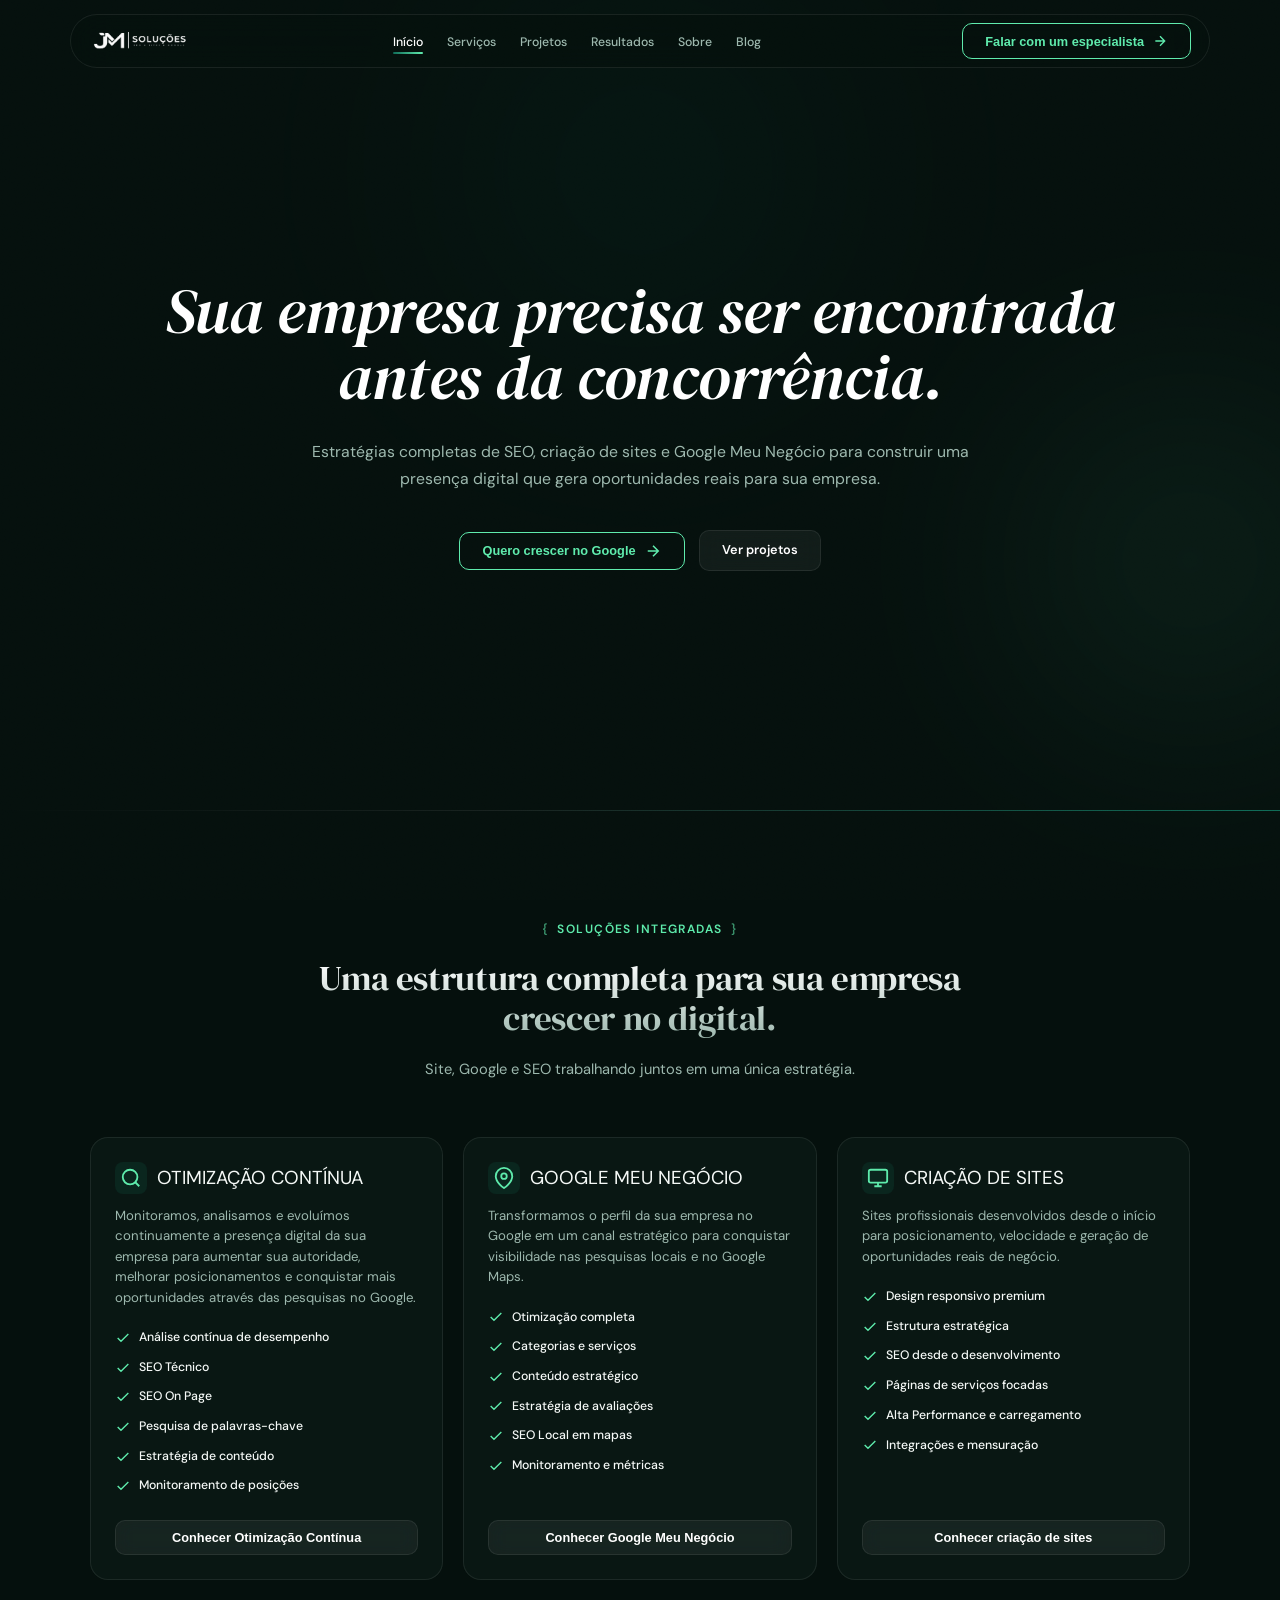
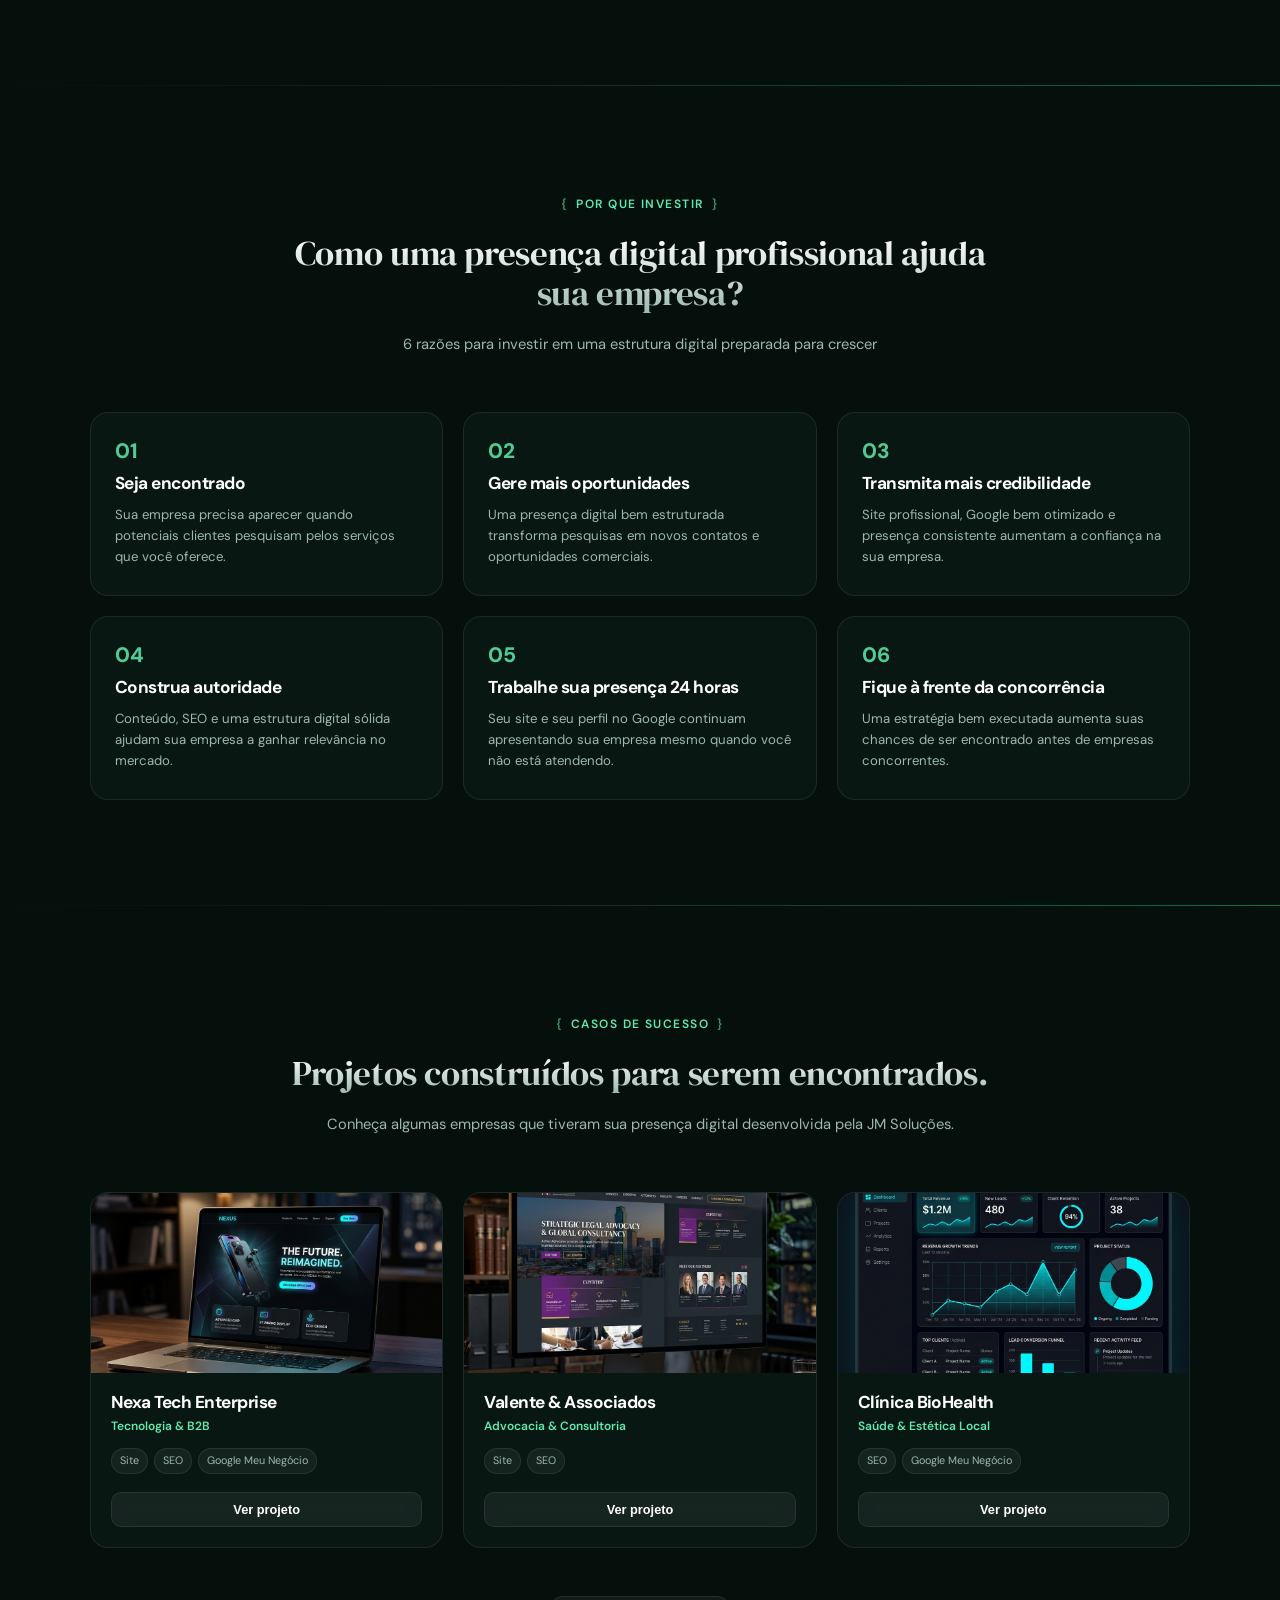
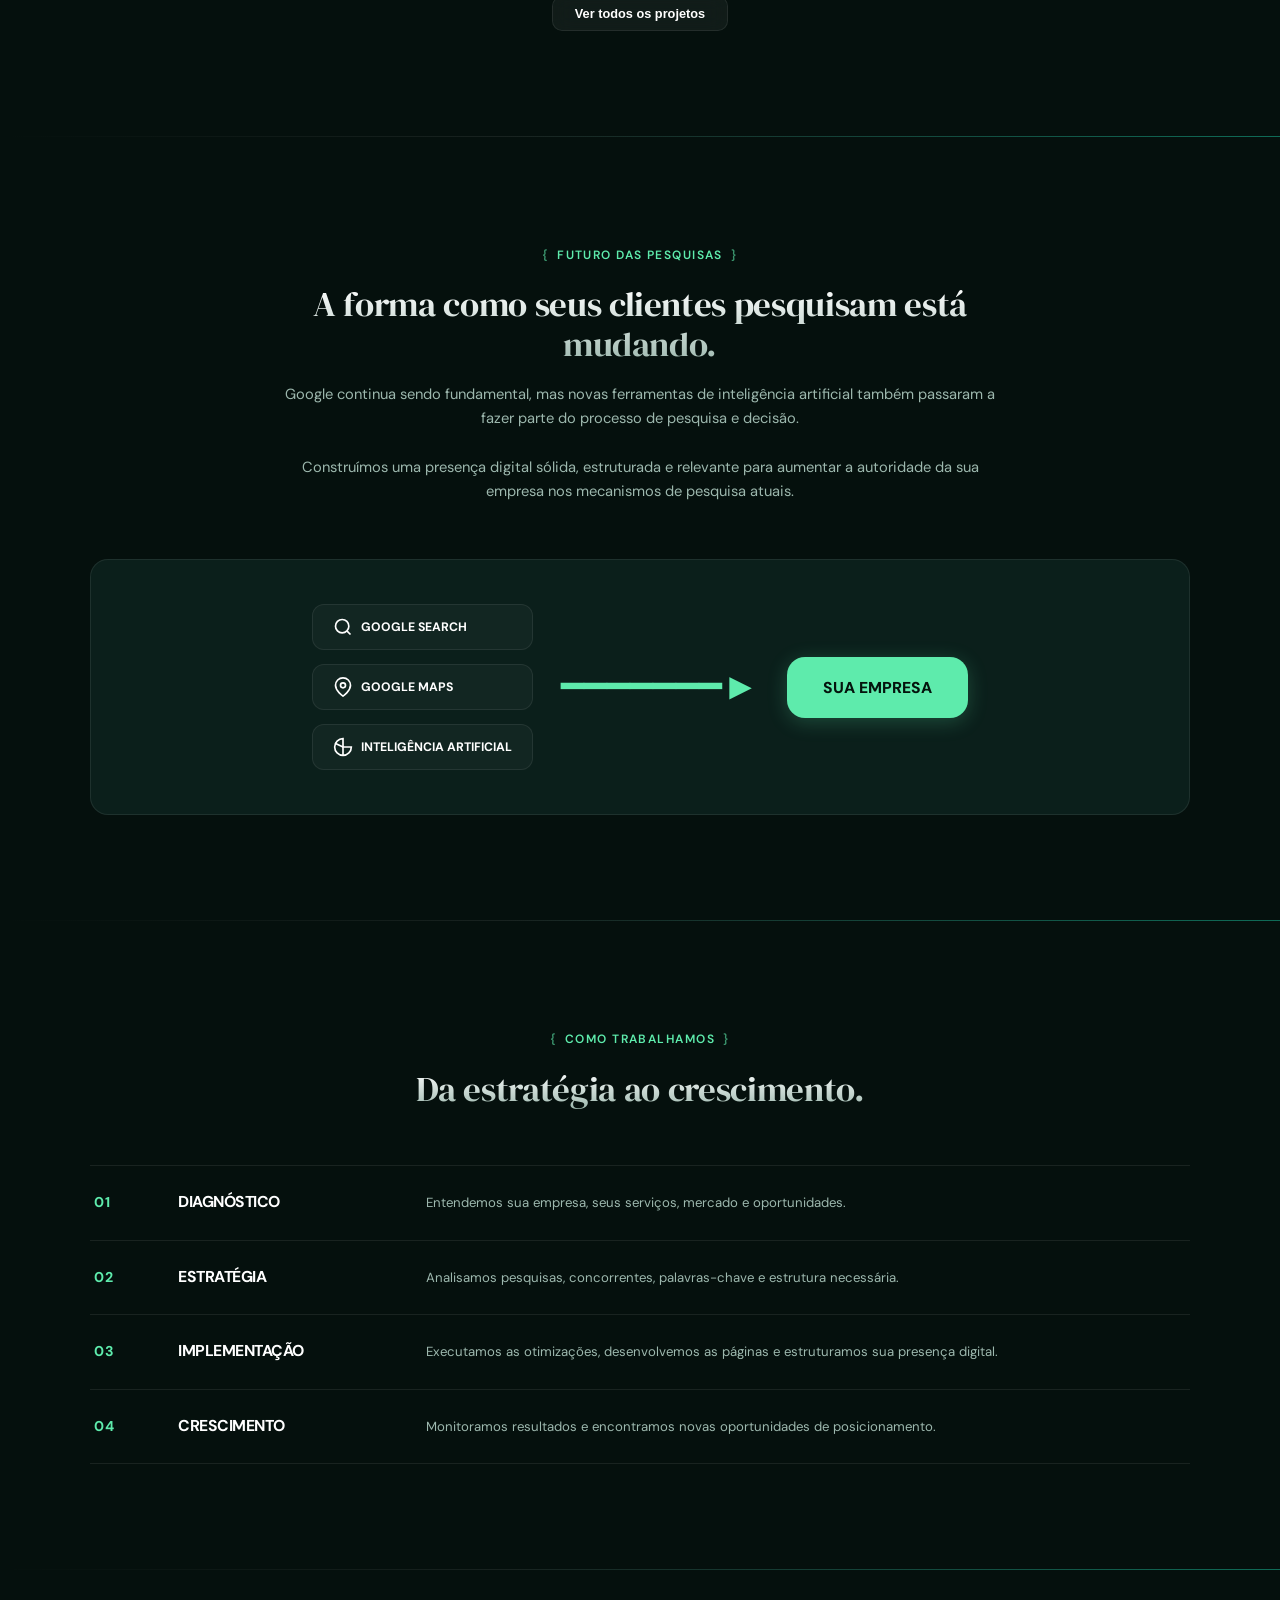
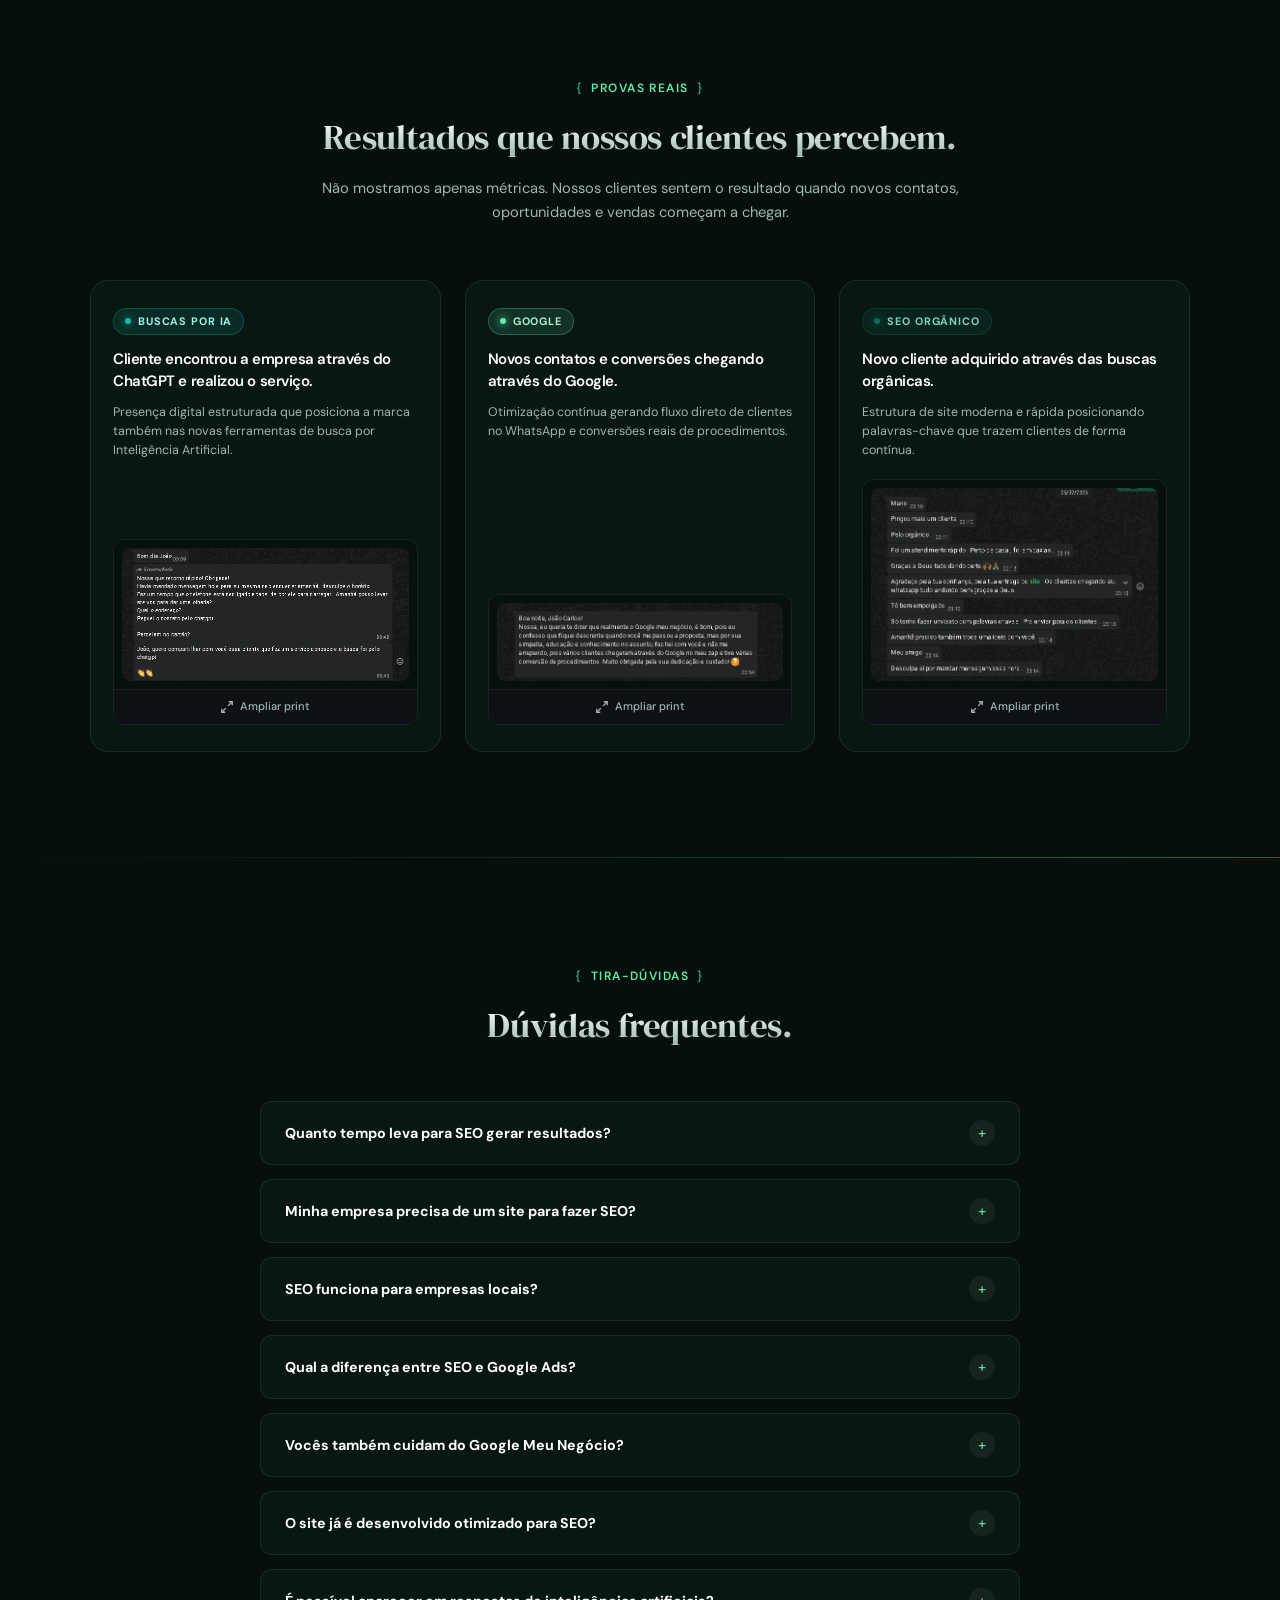
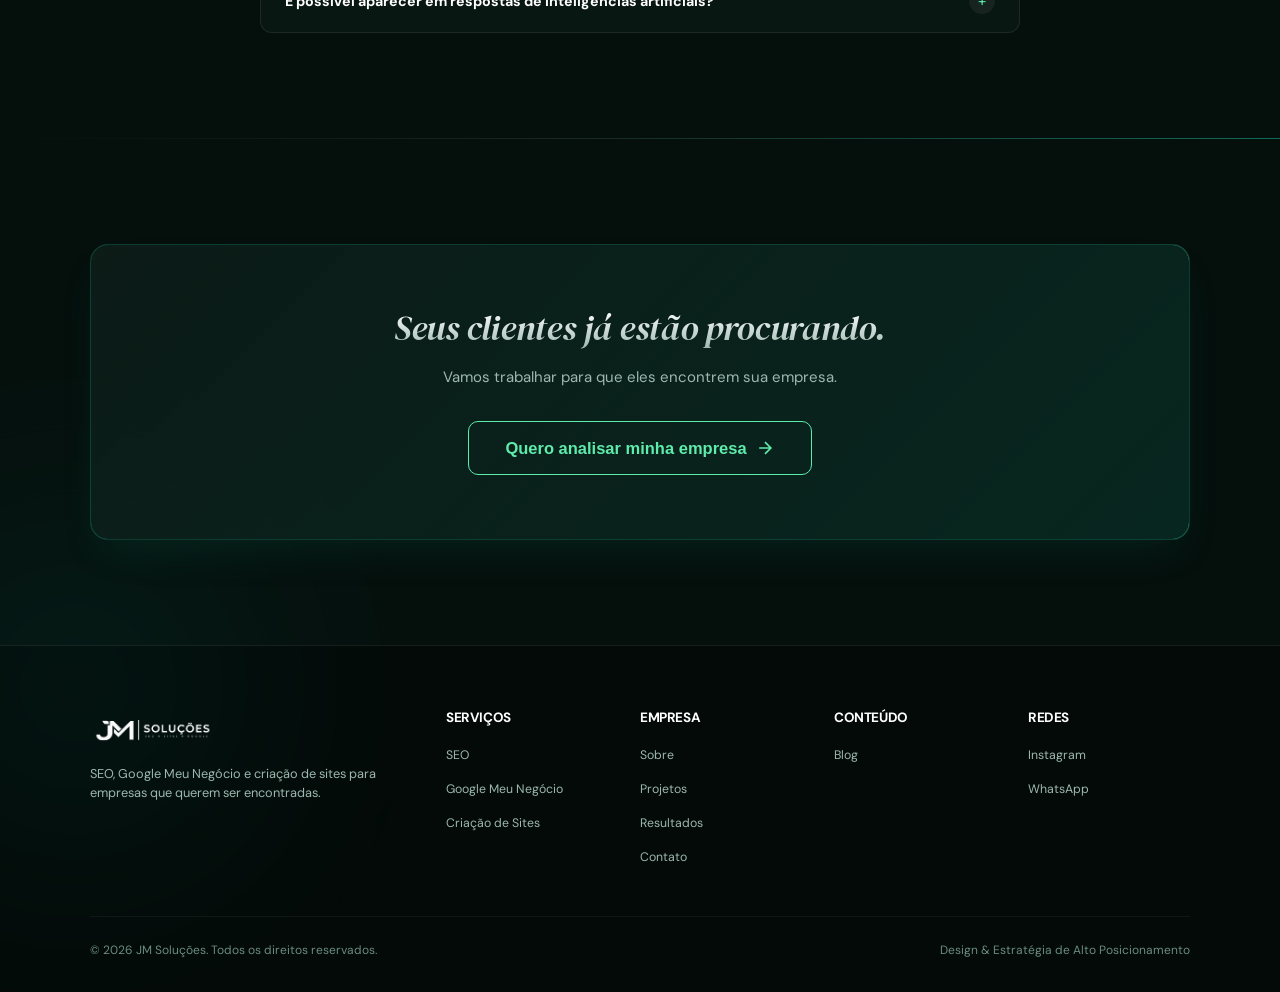
==== commit 78f0a4c7: "Redesign visual identity, fix mobile menu, add logo and favicon Reskins the site from the previous i" ====
--- a/index.html
+++ b/index.html
@@ -12,6 +12,8 @@
   <meta property="og:type" content="website">
 
   <!-- Favicon & Stylesheet -->
+  <link rel="icon" type="image/avif" href="./images/favicon.avif">
+  <link rel="icon" type="image/png" href="./images/favicon.png">
   <link rel="stylesheet" href="styles.css">
 </head>
 <body>
@@ -27,8 +29,7 @@
   <header>
     <nav class="navbar" id="navbar">
       <a href="#hero" class="logo">
-        <div class="logo-badge">JM</div>
-        <span>JM SOLUÇÕES</span>
+        <img src="./images/logo.avif" alt="JM Soluções" class="logo-img" width="330" height="110">
       </a>
 
       <ul class="nav-links">
@@ -36,7 +37,7 @@
         <li><a href="#servicos">Serviços</a></li>
         <li><a href="#projetos">Projetos</a></li>
         <li><a href="#resultados">Resultados</a></li>
-        <li><a href="#posicionamento">Sobre</a></li>
+        <li><a href="#beneficios">Sobre</a></li>
         <li><a href="#faq">Blog</a></li>
       </ul>
 
@@ -57,7 +58,7 @@
       <a href="#servicos" class="mobile-nav-link">Serviços</a>
       <a href="#projetos" class="mobile-nav-link">Projetos</a>
       <a href="#resultados" class="mobile-nav-link">Resultados</a>
-      <a href="#posicionamento" class="mobile-nav-link">Sobre</a>
+      <a href="#beneficios" class="mobile-nav-link">Sobre</a>
       <a href="#faq" class="mobile-nav-link">Blog</a>
       <button class="btn btn-primary open-modal-btn" style="margin-top: 20px;">Falar com um especialista</button>
     </div>
@@ -100,47 +101,6 @@
 
     <hr class="section-divider">
 
-    <!-- [ 02 — POSICIONAMENTO ] -->
-    <section class="section-padding section-relative" id="posicionamento">
-      <div class="container">
-        <div class="posicionamento-container">
-          <div class="reveal-left">
-            <div class="section-tag"><span class="dot"></span> Presença Digital Eficiente</div>
-            <h2 class="section-title text-gradient">
-              Não basta estar na internet.<br>Sua empresa precisa ser encontrada.
-            </h2>
-            <p class="section-subtitle" style="margin-bottom: 24px;">
-              Ter um site ou um perfil no Google não significa ter uma presença digital eficiente.
-            </p>
-            <p class="section-subtitle">
-              Construímos uma estrutura completa para que sua empresa seja encontrada exatamente quando potenciais clientes estão pesquisando pelos seus serviços.
-            </p>
-          </div>
-
-          <div class="posicionamento-diagram glass-card reveal-right">
-            <div class="diagram-node node-google">
-              <span>GOOGLE SEARCH & MAPS</span>
-            </div>
-            <div class="diagram-arrow">↓</div>
-            <div class="diagram-node node-empresa">
-              <span>SUA EMPRESA</span>
-            </div>
-            <div class="diagram-arrow">↙ &nbsp;&nbsp;&nbsp;&nbsp;&nbsp;&nbsp;&nbsp;&nbsp; ↘</div>
-            <div class="node-branches">
-              <div class="diagram-node node-branch">
-                <strong>SITE OTIMIZADO</strong>
-              </div>
-              <div class="diagram-node node-branch">
-                <strong>ESTRATÉGIA SEO</strong>
-              </div>
-            </div>
-          </div>
-        </div>
-      </div>
-    </section>
-
-    <hr class="section-divider">
-
     <!-- [ 03 — SERVIÇOS ] -->
     <section class="section-padding section-relative" id="servicos">
       <div class="container">
@@ -305,53 +265,7 @@
 
     <hr class="section-divider">
 
-    <!-- [ 04 — DIFERENCIAL / METODOLOGIA ] -->
-    <section class="section-padding section-relative">
-      <div class="container">
-        <div class="section-header reveal">
-          <div class="section-tag"><span class="dot"></span> Nossa Metodologia</div>
-          <h2 class="section-title text-gradient">
-            Um site bonito não resolve um problema de posicionamento.
-          </h2>
-          <p class="section-subtitle">
-            Antes de criar páginas ou começar qualquer otimização, entendemos como seus clientes pesquisam, quais serviços possuem maior potencial e onde estão as oportunidades de posicionamento.<br><br>
-            <strong style="color: var(--accent-cyan);">A estratégia vem antes da execução.</strong>
-          </p>
-        </div>
-
-        <div class="metodologia-box reveal-scale">
-          <div class="pipeline-container">
-            <div class="pipeline-step active">
-              <span>01. PESQUISA</span>
-            </div>
-            <div class="pipeline-arrow">→</div>
-            <div class="pipeline-step">
-              <span>02. ESTRATÉGIA</span>
-            </div>
-            <div class="pipeline-arrow">→</div>
-            <div class="pipeline-step">
-              <span>03. ESTRUTURA</span>
-            </div>
-            <div class="pipeline-arrow">→</div>
-            <div class="pipeline-step">
-              <span>04. OTIMIZAÇÃO</span>
-            </div>
-            <div class="pipeline-arrow">→</div>
-            <div class="pipeline-step">
-              <span>05. POSICIONAMENTO</span>
-            </div>
-            <div class="pipeline-arrow">→</div>
-            <div class="pipeline-step">
-              <span>06. OPORTUNIDADES</span>
-            </div>
-          </div>
-        </div>
-      </div>
-    </section>
-
-    <hr class="section-divider">
-
-    <!-- [ 05 — PROJETOS ] -->
+    <!-- [ 04 — PROJETOS ] -->
     <section class="section-padding section-relative" id="projetos">
       <div class="container">
         <div class="section-header reveal">
@@ -429,64 +343,7 @@
 
     <hr class="section-divider">
 
-    <!-- [ 06 — RESULTADOS ] -->
-    <section class="section-padding section-relative" id="resultados">
-      <div class="container">
-        <div class="section-header reveal">
-          <div class="section-tag"><span class="dot"></span> Métricas Comprovadas</div>
-          <h2 class="section-title text-gradient">
-            Estratégia que pode ser medida.
-          </h2>
-          <p class="section-subtitle">
-            Acompanhamos o impacto das estratégias através de dados reais de pesquisa e posicionamento.
-          </p>
-        </div>
-
-        <!-- 3 Stat Boxes -->
-        <div class="resultados-metrics-grid reveal-stagger">
-          <div class="glass-card resultado-metric-box">
-            <div class="resultado-number counter" data-target="340">+340%</div>
-            <div class="resultado-label">crescimento nas pesquisas</div>
-          </div>
-          <div class="glass-card resultado-metric-box">
-            <div class="resultado-number">TOP 3</div>
-            <div class="resultado-label">posições para termos relevantes</div>
-          </div>
-          <div class="glass-card resultado-metric-box">
-            <div class="resultado-number counter" data-target="12500">+12.5k</div>
-            <div class="resultado-label">novos acessos orgânicos</div>
-          </div>
-        </div>
-
-        <!-- Tabbed Proof Area -->
-        <div class="resultados-tabs-wrapper reveal-scale">
-          <div class="resultados-tab-buttons">
-            <button class="tab-btn active" data-tab="tab-search-console">Search Console</button>
-            <button class="tab-btn" data-tab="tab-gmb">Google Meu Negócio</button>
-            <button class="tab-btn" data-tab="tab-depoimentos">Depoimentos Reais</button>
-          </div>
-
-          <div class="tab-content-panel active" id="tab-search-console">
-            <img src="./images/search_console_chart.png" alt="Desempenho no Search Console" class="chart-preview-img" loading="lazy">
-          </div>
-
-          <div class="tab-content-panel" id="tab-gmb">
-            <img src="./images/gmb_performance_chart.png" alt="Desempenho no Google Maps" class="chart-preview-img" loading="lazy">
-          </div>
-
-          <div class="tab-content-panel" id="tab-depoimentos">
-            <div class="glass-card" style="text-align: center; padding: 48px;">
-              <p class="testimonial-quote">"Em menos de 4 meses de otimização no Google e SEO do nosso site, o volume de leads qualificados que nos encontram organicamente aumentou mais de 300%. O investimento se pagou nas primeiras semanas."</p>
-              <strong style="color: var(--text-white);">— Roberto Mendes, Diretor Comercial</strong>
-            </div>
-          </div>
-        </div>
-      </div>
-    </section>
-
-    <hr class="section-divider">
-
-    <!-- [ 07 — GOOGLE + INTELIGÊNCIA ARTIFICIAL ] -->
+    <!-- [ 05 — GOOGLE + INTELIGÊNCIA ARTIFICIAL ] -->
     <section class="section-padding section-relative">
       <div class="container">
         <div class="section-header reveal">
@@ -529,7 +386,7 @@
 
     <hr class="section-divider">
 
-    <!-- [ 08 — PROCESSO ] -->
+    <!-- [ 06 — PROCESSO ] -->
     <section class="section-padding section-relative">
       <div class="container">
         <div class="section-header reveal">
@@ -577,52 +434,91 @@
 
     <hr class="section-divider">
 
-    <!-- [ 09 — DEPOIMENTOS ] -->
-    <section class="section-padding section-relative">
+    <!-- [ 07 — PROVAS REAIS / RESULTADOS ] -->
+    <section class="section-padding section-relative" id="resultados">
       <div class="container">
         <div class="section-header reveal">
-          <div class="section-tag"><span class="dot"></span> O Que Dizem Nossos Clientes</div>
+          <div class="section-tag"><span class="dot"></span> PROVAS REAIS</div>
           <h2 class="section-title text-gradient">
-            O resultado aparece. E nossos clientes percebem.
+            Resultados que nossos clientes percebem.
           </h2>
-        </div>
-
-        <div class="testimonials-grid reveal-stagger">
-          <div class="glass-card">
-            <p class="testimonial-quote">
-              “A JM Soluções refez todo o nosso site e posicionou nossa marca nas primeiras colocações do Google. A quantidade de chamados diretos via Google Meu Negócio aumentou expressivamente.”
-            </p>
-            <div class="testimonial-author">
-              <div class="avatar-circle">CF</div>
-              <div>
-                <div class="author-name">Carlos Fonseca</div>
-                <div class="author-company">CEO — Fonseca Engenharia</div>
-              </div>
-            </div>
-          </div>
-
-          <div class="glass-card">
-            <p class="testimonial-quote">
-              “Profissionais extremamente estratégicos. Eles não venderam só um site bonito, entenderam o comportamento de pesquisa do nosso cliente ideal e estruturaram o SEO desde a base.”
-            </p>
-            <div class="testimonial-author">
-              <div class="avatar-circle">MS</div>
-              <div>
-                <div class="author-name">Mariana Souza</div>
-                <div class="author-company">Sócia — Souza & Advogados</div>
-              </div>
-            </div>
-          </div>
-
-          <div class="glass-card">
-            <p class="testimonial-quote">
-              “Hoje nossa empresa domina as buscas locais no Google Maps em nossa região. O trabalho de otimização de SEO Local da JM Soluções trouxe um retorno incomparável.”
-            </p>
-            <div class="testimonial-author">
-              <div class="avatar-circle">AL</div>
-              <div>
-                <div class="author-name">André Lima</div>
-                <div class="author-company">Fundador — BioHealth Care</div>
+          <p class="section-subtitle">
+            Não mostramos apenas métricas. Nossos clientes sentem o resultado quando novos contatos, oportunidades e vendas começam a chegar.
+          </p>
+        </div>
+
+        <div class="proof-grid reveal-stagger">
+          <!-- Case 1: Buscas por IA -->
+          <div class="glass-card proof-card">
+            <div class="proof-card-header">
+              <div class="proof-badge proof-badge-ai">
+                <span class="proof-badge-dot"></span>
+                BUSCAS POR IA
+              </div>
+              <h3 class="proof-headline">
+                Cliente encontrou a empresa através do ChatGPT e realizou o serviço.
+              </h3>
+              <p class="proof-desc">
+                Presença digital estruturada que posiciona a marca também nas novas ferramentas de busca por Inteligência Artificial.
+              </p>
+            </div>
+            <div class="proof-media-box" role="button" tabindex="0" aria-label="Ampliar print: Buscas por IA" data-img-src="./fotos/case 1.png" data-img-alt="Print de WhatsApp comprovando cliente atendido através do ChatGPT" data-img-caption="BUSCAS POR IA — Cliente encontrou a empresa através do ChatGPT e realizou o serviço">
+              <div class="proof-img-frame">
+                <img src="./fotos/case 1.png" alt="Print de conversa de cliente que encontrou a empresa pelo ChatGPT" class="proof-img" loading="lazy" width="573" height="265">
+              </div>
+              <div class="proof-expand-hint">
+                <svg width="14" height="14" viewBox="0 0 24 24" fill="none" stroke="currentColor" stroke-width="2.2"><polyline points="15 3 21 3 21 9"/><polyline points="9 21 3 21 3 15"/><line x1="21" y1="3" x2="14" y2="10"/><line x1="3" y1="21" x2="10" y2="14"/></svg>
+                <span>Ampliar print</span>
+              </div>
+            </div>
+          </div>
+
+          <!-- Case 2: Google Meu Negócio -->
+          <div class="glass-card proof-card">
+            <div class="proof-card-header">
+              <div class="proof-badge proof-badge-gmb">
+                <span class="proof-badge-dot"></span>
+                GOOGLE
+              </div>
+              <h3 class="proof-headline">
+                Novos contatos e conversões chegando através do Google.
+              </h3>
+              <p class="proof-desc">
+                Otimização contínua gerando fluxo direto de clientes no WhatsApp e conversões reais de procedimentos.
+              </p>
+            </div>
+            <div class="proof-media-box" role="button" tabindex="0" aria-label="Ampliar print: Google Meu Negócio" data-img-src="./fotos/case 2.png" data-img-alt="Print de WhatsApp com feedback sobre conversões via Google Meu Negócio" data-img-caption="GOOGLE — Novos contatos no WhatsApp e conversões de procedimentos">
+              <div class="proof-img-frame">
+                <img src="./fotos/case 2.png" alt="Print de feedback sobre novos clientes e conversões via Google" class="proof-img" loading="lazy" width="596" height="162">
+              </div>
+              <div class="proof-expand-hint">
+                <svg width="14" height="14" viewBox="0 0 24 24" fill="none" stroke="currentColor" stroke-width="2.2"><polyline points="15 3 21 3 21 9"/><polyline points="9 21 3 21 3 15"/><line x1="21" y1="3" x2="14" y2="10"/><line x1="3" y1="21" x2="10" y2="14"/></svg>
+                <span>Ampliar print</span>
+              </div>
+            </div>
+          </div>
+
+          <!-- Case 3: SEO Orgânico -->
+          <div class="glass-card proof-card">
+            <div class="proof-card-header">
+              <div class="proof-badge proof-badge-seo">
+                <span class="proof-badge-dot"></span>
+                SEO ORGÂNICO
+              </div>
+              <h3 class="proof-headline">
+                Novo cliente adquirido através das buscas orgânicas.
+              </h3>
+              <p class="proof-desc">
+                Estrutura de site moderna e rápida posicionando palavras-chave que trazem clientes de forma contínua.
+              </p>
+            </div>
+            <div class="proof-media-box" role="button" tabindex="0" aria-label="Ampliar print: SEO Orgânico" data-img-src="./fotos/case 3.png" data-img-alt="Print de WhatsApp comprovando cliente que chegou pelo tráfego orgânico com o novo site" data-img-caption="SEO ORGÂNICO — Novo cliente adquirido através de busca orgânica após entrega do site">
+              <div class="proof-img-frame">
+                <img src="./fotos/case 3.png" alt="Print de conversa comprovando novos clientes através de busca orgânica" class="proof-img" loading="lazy" width="593" height="400">
+              </div>
+              <div class="proof-expand-hint">
+                <svg width="14" height="14" viewBox="0 0 24 24" fill="none" stroke="currentColor" stroke-width="2.2"><polyline points="15 3 21 3 21 9"/><polyline points="9 21 3 21 3 15"/><line x1="21" y1="3" x2="14" y2="10"/><line x1="3" y1="21" x2="10" y2="14"/></svg>
+                <span>Ampliar print</span>
               </div>
             </div>
           </div>
@@ -758,8 +654,7 @@
       <div class="footer-grid">
         <div class="footer-brand">
           <a href="#hero" class="logo">
-            <div class="logo-badge">JM</div>
-            <span>JM SOLUÇÕES</span>
+            <img src="./images/logo.avif" alt="JM Soluções" class="logo-img" width="330" height="110">
           </a>
           <p>
             SEO, Google Meu Negócio e criação de sites para empresas que querem ser encontradas.
@@ -778,7 +673,7 @@
         <div class="footer-column">
           <h4>EMPRESA</h4>
           <ul>
-            <li><a href="#posicionamento">Sobre</a></li>
+            <li><a href="#beneficios">Sobre</a></li>
             <li><a href="#projetos">Projetos</a></li>
             <li><a href="#resultados">Resultados</a></li>
             <li><a href="#" class="open-modal-btn">Contato</a></li>
@@ -847,6 +742,20 @@
     </div>
   </div>
 
+  <!-- PROOF IMAGE LIGHTBOX MODAL -->
+  <div class="proof-lightbox" id="proofLightbox" role="dialog" aria-modal="true" aria-hidden="true" aria-label="Visualização do print ampliado">
+    <div class="proof-lightbox-backdrop" id="proofLightboxBackdrop"></div>
+    <div class="proof-lightbox-container">
+      <button class="proof-lightbox-close" id="proofLightboxClose" aria-label="Fechar visualização">
+        <svg width="20" height="20" viewBox="0 0 24 24" fill="none" stroke="currentColor" stroke-width="2.5"><line x1="18" y1="6" x2="6" y2="18"/><line x1="6" y1="6" x2="18" y2="18"/></svg>
+      </button>
+      <div class="proof-lightbox-body">
+        <img src="" alt="" class="proof-lightbox-img" id="proofLightboxImg">
+        <div class="proof-lightbox-caption" id="proofLightboxCaption"></div>
+      </div>
+    </div>
+  </div>
+
   <!-- JavaScript App Logic -->
   <script src="app.js"></script>
 </body>
--- a/styles.css
+++ b/styles.css
@@ -1,42 +1,43 @@
 /* ==========================================================================
-   JM SOLUÇÕES — LUXURY DARK MODE DESIGN SYSTEM (INSPIRED BY DELUCKS)
-   ========================================================================== */
-
-@import url('https://fonts.googleapis.com/css2?family=Sora:wght@300;400;500;600;700;800&display=swap');
+   JM SOLUÇÕES — EDITORIAL DARK TEAL DESIGN SYSTEM (INSPIRED BY FYSI LAB DIGITAL)
+   ========================================================================== */
+
+@import url('https://fonts.googleapis.com/css2?family=DM+Serif+Display:ital@0;1&family=DM+Sans:wght@400;500;600;700;800&display=swap');
 
 :root {
-  /* Color Palette — Luxury Dark Obsidian */
-  --bg-base: #08090a;
-  --bg-surface: #0f1117;
-  --bg-card: rgba(18, 20, 28, 0.65);
-  --bg-card-hover: rgba(24, 27, 38, 0.85);
+  /* Color Palette — Editorial Dark Teal */
+  --bg-base: #05100d;
+  --bg-surface: #0b1f1b;
+  --bg-card: rgba(13, 28, 24, 0.65);
+  --bg-card-hover: rgba(17, 36, 31, 0.85);
   --bg-glass: rgba(255, 255, 255, 0.03);
-  
+
   /* Brand Accent Colors */
-  --accent-indigo: #6366f1;
-  --accent-indigo-glow: rgba(99, 102, 241, 0.4);
-  --accent-violet: #8b5cf6;
-  --accent-cyan: #06b6d4;
-  --accent-cyan-glow: rgba(6, 182, 212, 0.4);
+  --accent-indigo: #0f6b57;
+  --accent-indigo-glow: rgba(15, 107, 87, 0.22);
+  --accent-violet: #14b8a6;
+  --accent-cyan: #5eebac;
+  --accent-cyan-glow: rgba(94, 235, 172, 0.22);
   --accent-emerald: #10b981;
   --accent-amber: #f59e0b;
 
   /* Text Hierarchy */
   --text-white: #ffffff;
-  --text-main: #f8fafc;
-  --text-muted: #94a3b8;
-  --text-dim: #64748b;
+  --text-main: #f5f9f7;
+  --text-muted: #9db8ae;
+  --text-dim: #6b8c81;
 
   /* Micro-Borders & Gradients */
   --border-subtle: rgba(255, 255, 255, 0.08);
-  --border-active: rgba(99, 102, 241, 0.4);
-  --border-cyan-active: rgba(6, 182, 212, 0.4);
-  
+  --border-active: rgba(15, 107, 87, 0.4);
+  --border-cyan-active: rgba(94, 235, 172, 0.4);
+
   /* Layout & Spacing */
   --radius-sm: 6px;
   --radius-md: 12px;
   --radius-lg: 18px;
   --radius-full: 9999px;
+  --radius-btn: 10px;
   --max-width: 1140px;
 
   /* Easing & Timing */
@@ -56,9 +57,21 @@
   font-size: 15px;
   background-color: var(--bg-base);
   color: var(--text-main);
-  font-family: 'Sora', -apple-system, BlinkMacSystemFont, sans-serif;
+  font-family: 'DM Sans', -apple-system, BlinkMacSystemFont, sans-serif;
   overflow-x: hidden;
   -webkit-font-smoothing: antialiased;
+}
+
+html::after {
+  content: '';
+  position: fixed;
+  inset: 0;
+  z-index: 9999;
+  pointer-events: none;
+  opacity: 0.05;
+  mix-blend-mode: overlay;
+  background-image: url("data:image/svg+xml,%3Csvg xmlns='http://www.w3.org/2000/svg'%3E%3Cfilter id='n'%3E%3CfeTurbulence type='fractalNoise' baseFrequency='0.85' numOctaves='3' stitchTiles='stitch'/%3E%3C/filter%3E%3Crect width='100%25' height='100%25' filter='url(%23n)'/%3E%3C/svg%3E");
+  background-size: 180px 180px;
 }
 
 body {
@@ -86,7 +99,7 @@
 
 /* Typography Styles */
 h1, h2, h3, h4, .font-heading {
-  font-family: 'Sora', sans-serif;
+  font-family: 'DM Sans', sans-serif;
   font-weight: 700;
   line-height: 1.15;
   letter-spacing: -0.03em;
@@ -94,7 +107,7 @@
 }
 
 .text-gradient {
-  background: linear-gradient(180deg, #ffffff 0%, #94a3b8 100%);
+  background: linear-gradient(180deg, #ffffff 0%, #9db8ae 100%);
   -webkit-background-clip: text;
   -webkit-text-fill-color: transparent;
 }
@@ -127,7 +140,7 @@
   position: absolute;
   border-radius: 50%;
   filter: blur(120px);
-  opacity: 0.25;
+  opacity: 0.14;
   animation: floatOrb 12s infinite alternate ease-in-out;
 }
 
@@ -202,22 +215,25 @@
   margin-bottom: 20px;
 }
 
+.section-tag::before {
+  content: '{ ';
+  opacity: 0.6;
+}
+
+.section-tag::after {
+  content: ' }';
+  opacity: 0.6;
+}
+
 .section-tag .dot {
-  width: 6px;
-  height: 6px;
-  border-radius: 50%;
-  background-color: var(--accent-cyan);
-  box-shadow: 0 0 10px var(--accent-cyan);
-  animation: pulseDot 2s infinite;
-}
-
-@keyframes pulseDot {
-  0%, 100% { transform: scale(1); opacity: 1; }
-  50% { transform: scale(1.5); opacity: 0.5; }
+  display: none;
 }
 
 .section-title {
-  font-size: 2.2rem;
+  font-family: 'DM Serif Display', serif;
+  font-weight: 400;
+  letter-spacing: -0.01em;
+  font-size: 2.3rem;
   margin-bottom: 18px;
 }
 
@@ -252,7 +268,7 @@
   inset: -1px;
   background: radial-gradient(
     500px circle at var(--mouse-x, 50%) var(--mouse-y, 50%),
-    rgba(99, 102, 241, 0.18),
+    rgba(94, 235, 172, 0.08),
     transparent 40%
   );
   border-radius: inherit;
@@ -279,7 +295,7 @@
   justify-content: center;
   gap: 8px;
   padding: 9px 22px;
-  border-radius: var(--radius-full);
+  border-radius: var(--radius-btn);
   font-size: 0.85rem;
   font-weight: 600;
   text-decoration: none;
@@ -291,15 +307,37 @@
   z-index: 1;
 }
 
-.btn-primary {
-  background: linear-gradient(135deg, var(--accent-indigo) 0%, var(--accent-violet) 100%);
-  color: var(--text-white);
-  box-shadow: 0 4px 20px var(--accent-indigo-glow);
-}
-
-.btn-primary:hover {
-  transform: scale(1.02);
-  box-shadow: 0 6px 28px rgba(99, 102, 241, 0.5);
+/* "Vazado" outline buttons — hollow by default, fill with a smooth sweep on hover */
+.btn-primary,
+.btn-cyan {
+  background: transparent;
+  color: var(--accent-cyan);
+  border: 1.5px solid var(--accent-cyan);
+  overflow: hidden;
+  transition: color 0.55s cubic-bezier(0.65, 0, 0.35, 1), box-shadow 0.55s cubic-bezier(0.65, 0, 0.35, 1);
+}
+
+.btn-primary::before,
+.btn-cyan::before {
+  content: '';
+  position: absolute;
+  inset: 0;
+  background: var(--accent-cyan);
+  transform: scaleX(0);
+  transform-origin: left center;
+  transition: transform 0.55s cubic-bezier(0.65, 0, 0.35, 1);
+  z-index: -1;
+}
+
+.btn-primary:hover,
+.btn-cyan:hover {
+  color: #04140d;
+  box-shadow: 0 4px 16px var(--accent-cyan-glow);
+}
+
+.btn-primary:hover::before,
+.btn-cyan:hover::before {
+  transform: scaleX(1);
 }
 
 .btn-secondary {
@@ -311,22 +349,14 @@
 
 .btn-secondary:hover {
   background: rgba(255, 255, 255, 0.1);
-  border-color: rgba(255, 255, 255, 0.25);
+  border-color: rgba(94, 235, 172, 0.3);
   transform: scale(1.02);
 }
 
 .btn-cyan {
-  background: linear-gradient(135deg, var(--accent-cyan) 0%, #0284c7 100%);
-  color: #04121e;
   font-weight: 700;
-  box-shadow: 0 4px 20px var(--accent-cyan-glow);
   padding: 11px 26px;
   font-size: 0.9rem;
-}
-
-.btn-cyan:hover {
-  transform: scale(1.02);
-  box-shadow: 0 6px 28px rgba(6, 182, 212, 0.5);
 }
 
 /* ==========================================================================
@@ -339,7 +369,7 @@
   transform: translateX(-50%);
   width: min(var(--max-width), calc(100% - 32px));
   z-index: 1000;
-  background: rgba(8, 9, 10, 0.75);
+  background: rgba(5, 16, 13, 0.75);
   border: 1px solid var(--border-subtle);
   backdrop-filter: blur(20px);
   -webkit-backdrop-filter: blur(20px);
@@ -360,25 +390,13 @@
 .logo {
   display: flex;
   align-items: center;
-  gap: 8px;
   text-decoration: none;
-  font-family: 'Sora', sans-serif;
-  font-weight: 800;
-  font-size: 1.05rem;
-  color: var(--text-white);
-}
-
-.logo-badge {
-  width: 26px;
-  height: 26px;
-  border-radius: 6px;
-  background: linear-gradient(135deg, var(--accent-indigo), var(--accent-cyan));
-  display: flex;
-  align-items: center;
-  justify-content: center;
-  color: #fff;
-  font-size: 0.78rem;
-  font-weight: 800;
+}
+
+.logo-img {
+  height: 34px;
+  width: auto;
+  display: block;
 }
 
 .nav-links {
@@ -423,9 +441,9 @@
 .mobile-drawer {
   position: fixed;
   inset: 0;
-  background: rgba(8, 9, 10, 0.95);
+  background: rgba(5, 16, 13, 0.97);
   backdrop-filter: blur(24px);
-  z-index: 999;
+  z-index: 1001;
   display: flex;
   flex-direction: column;
   align-items: center;
@@ -445,7 +463,7 @@
   color: var(--text-main);
   text-decoration: none;
   font-size: 1.5rem;
-  font-family: 'Sora', sans-serif;
+  font-family: 'DM Sans', sans-serif;
   font-weight: 700;
 }
 
@@ -482,7 +500,7 @@
   inset: 0;
   background: radial-gradient(
     650px circle at var(--hero-mouse-x, 50%) var(--hero-mouse-y, 50%),
-    rgba(99, 102, 241, 0.08),
+    rgba(94, 235, 172, 0.08),
     transparent 45%
   );
   pointer-events: none;
@@ -506,23 +524,15 @@
 }
 
 .hero-headline {
+  font-family: 'DM Serif Display', serif;
+  font-style: italic;
   font-size: clamp(2.15rem, 4.9vw, 4.7rem);
   max-width: 1000px;
   margin: 0 auto 28px auto;
-  line-height: 0.98;
-  letter-spacing: -0.035em;
-  font-weight: 700;
-  /* Purple/violet gradient on text — inspired by reference */
-  background: linear-gradient(
-    90deg,
-    #a78bfa 0%,
-    #8b5cf6 35%,
-    #7c3aed 65%,
-    #6d28d9 100%
-  );
-  -webkit-background-clip: text;
-  -webkit-text-fill-color: transparent;
-  background-clip: text;
+  line-height: 1.05;
+  letter-spacing: -0.01em;
+  font-weight: 400;
+  color: var(--text-white);
 }
 
 /* Hero headline text reveal — fires on page load, no JS dependency */
@@ -619,8 +629,8 @@
   width: 36px;
   height: 36px;
   border-radius: 8px;
-  background: rgba(99, 102, 241, 0.12);
-  border: 1px solid rgba(99, 102, 241, 0.3);
+  background: rgba(15, 107, 87, 0.16);
+  border: 1px solid rgba(15, 107, 87, 0.35);
   display: flex;
   align-items: center;
   justify-content: center;
@@ -639,7 +649,7 @@
 
 .metric-value {
   font-size: 1.8rem;
-  font-family: 'Sora', sans-serif;
+  font-family: 'DM Sans', sans-serif;
   font-weight: 800;
   color: var(--text-white);
   margin-bottom: 4px;
@@ -651,75 +661,8 @@
 }
 
 /* ==========================================================================
-   02 — POSICIONAMENTO SECTION & INTERACTIVE DIAGRAM
-   ========================================================================== */
-.posicionamento-container {
-  display: grid;
-  grid-template-columns: 1fr 1fr;
-  gap: 40px;
-  align-items: center;
-}
-
-@media (max-width: 992px) {
-  .posicionamento-container {
-    grid-template-columns: 1fr;
-  }
-}
-
-.posicionamento-diagram {
-  background: var(--bg-surface);
-  border: 1px solid var(--border-subtle);
-  border-radius: var(--radius-lg);
-  padding: 32px 24px;
-  position: relative;
-  display: flex;
-  flex-direction: column;
-  align-items: center;
-  gap: 20px;
-}
-
-.diagram-node {
-  padding: 12px 24px;
-  border-radius: var(--radius-md);
-  font-family: 'Sora', sans-serif;
-  font-weight: 700;
-  text-align: center;
-  transition: var(--transition-smooth);
-  position: relative;
-}
-
-.node-google {
-  background: rgba(255, 255, 255, 0.05);
-  border: 1px solid rgba(255, 255, 255, 0.15);
-  color: var(--text-white);
-  width: 180px;
-  font-size: 0.82rem;
-}
-
-.node-empresa {
-  background: linear-gradient(135deg, rgba(99, 102, 241, 0.2), rgba(6, 182, 212, 0.2));
-  border: 1px solid var(--accent-indigo);
-  color: var(--text-white);
-  width: 210px;
-  box-shadow: 0 0 24px var(--accent-indigo-glow);
-  font-size: 0.95rem;
-}
-
-.node-branches {
-  display: flex;
-  gap: 16px;
-  width: 100%;
-}
-
-.node-branch {
-  flex: 1;
-  background: rgba(18, 20, 28, 0.8);
-  border: 1px solid var(--border-subtle);
-  color: var(--accent-cyan);
-  padding: 12px;
-  font-size: 0.82rem;
-}
-
+   INTERACTIVE DIAGRAM ARROW (shared by the Google + AI diagram section)
+   ========================================================================== */
 .diagram-arrow {
   display: flex;
   align-items: center;
@@ -768,7 +711,7 @@
   width: 32px;
   height: 32px;
   border-radius: 8px;
-  background: rgba(99, 102, 241, 0.15);
+  background: rgba(15, 107, 87, 0.18);
   color: var(--accent-cyan);
   display: flex;
   align-items: center;
@@ -834,7 +777,7 @@
 }
 
 .card-number {
-  font-family: 'Sora', sans-serif;
+  font-family: 'DM Sans', sans-serif;
   font-weight: 800;
   font-size: 1.4rem;
   color: var(--accent-cyan);
@@ -856,72 +799,7 @@
 }
 
 /* ==========================================================================
-   04 — METODOLOGIA / PIPELINE SECTION
-   ========================================================================== */
-.metodologia-box {
-  background: var(--bg-surface);
-  border: 1px solid var(--border-subtle);
-  border-radius: var(--radius-lg);
-  padding: 32px 28px;
-  margin-top: 40px;
-}
-
-.pipeline-container {
-  display: flex;
-  align-items: center;
-  justify-content: space-between;
-  gap: 10px;
-  flex-wrap: wrap;
-}
-
-@media (max-width: 992px) {
-  .pipeline-container {
-    flex-direction: column;
-    align-items: stretch;
-  }
-}
-
-.pipeline-step {
-  flex: 1;
-  background: rgba(255, 255, 255, 0.02);
-  border: 1px solid var(--border-subtle);
-  border-radius: var(--radius-md);
-  padding: 14px 10px;
-  text-align: center;
-  font-family: 'Sora', sans-serif;
-  font-weight: 700;
-  font-size: 0.78rem;
-  letter-spacing: 0.05em;
-  color: var(--text-muted);
-  transition: var(--transition-smooth);
-  cursor: pointer;
-  position: relative;
-}
-
-.pipeline-step:hover,
-.pipeline-step.active {
-  background: linear-gradient(135deg, rgba(99, 102, 241, 0.2), rgba(6, 182, 212, 0.2));
-  border-color: var(--accent-cyan);
-  color: var(--text-white);
-  transform: translateY(-3px);
-  box-shadow: 0 8px 16px rgba(6, 182, 212, 0.2);
-}
-
-.pipeline-arrow {
-  color: var(--accent-indigo);
-  font-size: 1rem;
-}
-
-@media (max-width: 992px) {
-  .pipeline-arrow {
-    transform: rotate(90deg);
-    text-align: center;
-    margin: 6px 0;
-  }
-}
-
-/* ==========================================================================
-   05 — PROJETOS SHOWCASE
+   04 — PROJETOS SHOWCASE
    ========================================================================== */
 .projects-grid {
   display: grid;
@@ -997,101 +875,7 @@
 }
 
 /* ==========================================================================
-   06 — RESULTADOS SECTION
-   ========================================================================== */
-.resultados-metrics-grid {
-  display: grid;
-  grid-template-columns: repeat(3, 1fr);
-  gap: 20px;
-  margin-bottom: 48px;
-}
-
-@media (max-width: 768px) {
-  .resultados-metrics-grid {
-    grid-template-columns: 1fr;
-  }
-}
-
-.resultado-metric-box {
-  text-align: center;
-  padding: 28px 16px;
-}
-
-.resultado-number {
-  font-size: 2.5rem;
-  font-family: 'Sora', sans-serif;
-  font-weight: 800;
-  color: var(--text-white);
-  line-height: 1;
-  margin-bottom: 6px;
-  background: linear-gradient(135deg, #ffffff 0%, var(--accent-cyan) 100%);
-  -webkit-background-clip: text;
-  -webkit-text-fill-color: transparent;
-}
-
-.resultado-label {
-  font-size: 0.88rem;
-  color: var(--text-muted);
-}
-
-.resultados-tabs-wrapper {
-  background: var(--bg-surface);
-  border: 1px solid var(--border-subtle);
-  border-radius: var(--radius-lg);
-  padding: 28px;
-}
-
-.resultados-tab-buttons {
-  display: flex;
-  gap: 8px;
-  justify-content: center;
-  margin-bottom: 28px;
-  flex-wrap: wrap;
-}
-
-.tab-btn {
-  padding: 7px 16px;
-  border-radius: var(--radius-full);
-  background: rgba(255, 255, 255, 0.03);
-  border: 1px solid var(--border-subtle);
-  color: var(--text-muted);
-  font-size: 0.82rem;
-  font-weight: 600;
-  cursor: pointer;
-  transition: var(--transition-fast);
-}
-
-.tab-btn.active,
-.tab-btn:hover {
-  background: var(--accent-indigo);
-  border-color: var(--accent-indigo);
-  color: var(--text-white);
-}
-
-.tab-content-panel {
-  display: none;
-  animation: fadeIn 0.4s ease;
-}
-
-.tab-content-panel.active {
-  display: block;
-}
-
-@keyframes fadeIn {
-  from { opacity: 0; transform: translateY(10px); }
-  to { opacity: 1; transform: translateY(0); }
-}
-
-.chart-preview-img {
-  width: 100%;
-  max-height: 380px;
-  object-fit: cover;
-  border-radius: var(--radius-md);
-  border: 1px solid var(--border-subtle);
-}
-
-/* ==========================================================================
-   07 — GOOGLE + AI DIAGRAM SECTION
+   05 — GOOGLE + AI DIAGRAM SECTION
    ========================================================================== */
 .ai-diagram-card {
   background: var(--bg-surface);
@@ -1121,7 +905,7 @@
   border: 1px solid var(--border-subtle);
   border-radius: var(--radius-md);
   padding: 12px 20px;
-  font-family: 'Sora', sans-serif;
+  font-family: 'DM Sans', sans-serif;
   font-weight: 700;
   color: var(--text-white);
   display: flex;
@@ -1131,65 +915,376 @@
 }
 
 .ai-target-box {
-  background: linear-gradient(135deg, var(--accent-indigo) 0%, var(--accent-cyan) 100%);
-  color: #04121e;
-  font-family: 'Sora', sans-serif;
+  background: var(--accent-cyan);
+  color: #04140d;
+  font-family: 'DM Sans', sans-serif;
   font-weight: 800;
   font-size: 1.05rem;
   padding: 18px 36px;
   border-radius: var(--radius-lg);
-  box-shadow: 0 0 36px var(--accent-cyan-glow);
-}
-
-/* ==========================================================================
-   08 — PROCESSO STEP TIMELINE
+  box-shadow: 0 4px 20px var(--accent-cyan-glow);
+}
+
+/* ==========================================================================
+   08 — PROCESSO STEP TIMELINE (editorial divider-list, Fysi Lab style)
    ========================================================================== */
 .process-grid {
+  display: flex;
+  flex-direction: column;
+}
+
+.glass-card.process-card {
+  position: relative;
   display: grid;
-  grid-template-columns: repeat(4, 1fr);
-  gap: 16px;
-}
-
-@media (max-width: 992px) {
-  .process-grid {
-    grid-template-columns: 1fr 1fr;
-  }
-}
-
-@media (max-width: 576px) {
-  .process-grid {
-    grid-template-columns: 1fr;
-  }
-}
-
-.process-card {
-  position: relative;
+  grid-template-columns: 56px 220px 1fr;
+  column-gap: 28px;
+  align-items: baseline;
+  background: transparent;
+  border: none;
+  border-top: 1px solid var(--border-subtle);
+  border-radius: 0;
+  backdrop-filter: none;
+  -webkit-backdrop-filter: none;
+  padding: 26px 4px;
+  box-shadow: none;
+  transition: border-color 0.3s ease;
+}
+
+.process-grid .process-card:last-child {
+  border-bottom: 1px solid var(--border-subtle);
+}
+
+.glass-card.process-card::before {
+  display: none;
+}
+
+.glass-card.process-card:hover {
+  transform: none;
+  box-shadow: none;
+  border-top-color: rgba(94, 235, 172, 0.4);
 }
 
 .process-number {
-  font-family: 'Sora', sans-serif;
-  font-size: 2.2rem;
-  font-weight: 800;
-  color: rgba(255, 255, 255, 0.08);
-  margin-bottom: 8px;
-  line-height: 1;
+  font-family: 'DM Sans', sans-serif;
+  font-size: 0.95rem;
+  font-weight: 700;
+  letter-spacing: 0.04em;
+  color: var(--accent-cyan);
+  margin-bottom: 0;
+  line-height: 1.5;
 }
 
 .process-title {
   font-size: 1.05rem;
+  color: var(--text-white);
+  margin-bottom: 0;
+}
+
+.process-desc {
+  font-size: 0.88rem;
+  color: var(--text-muted);
+  line-height: 1.55;
+}
+
+@media (max-width: 768px) {
+  .glass-card.process-card {
+    grid-template-columns: 36px 1fr;
+    row-gap: 6px;
+  }
+  .process-desc {
+    grid-column: 1 / -1;
+  }
+}
+
+/* ==========================================================================
+   09 — PROVAS REAIS DE RESULTADOS & CASES
+   ========================================================================== */
+.proof-grid {
+  display: grid;
+  grid-template-columns: repeat(3, 1fr);
+  gap: 24px;
+  align-items: stretch;
+}
+
+.proof-card {
+  display: flex;
+  flex-direction: column;
+  justify-content: space-between;
+  padding: 26px 22px;
+  background: var(--bg-card);
+  border: 1px solid var(--border-subtle);
+  border-radius: var(--radius-lg);
+  transition: transform 300ms cubic-bezier(0.16, 1, 0.3, 1),
+              border-color 300ms cubic-bezier(0.16, 1, 0.3, 1),
+              box-shadow 300ms cubic-bezier(0.16, 1, 0.3, 1);
+  position: relative;
+  overflow: hidden;
+}
+
+.proof-card:hover {
+  transform: translateY(-4px);
+  border-color: rgba(94, 235, 172, 0.38);
+  box-shadow: 0 16px 36px -10px rgba(0, 0, 0, 0.6), 0 0 20px rgba(94, 235, 172, 0.08);
+}
+
+.proof-card-header {
+  margin-bottom: 18px;
+}
+
+.proof-badge {
+  display: inline-flex;
+  align-items: center;
+  gap: 7px;
+  padding: 4px 11px;
+  border-radius: var(--radius-full);
+  font-size: 0.72rem;
+  font-weight: 700;
+  letter-spacing: 0.08em;
+  text-transform: uppercase;
+  margin-bottom: 14px;
+  border: 1px solid rgba(255, 255, 255, 0.08);
+}
+
+.proof-badge-dot {
+  width: 6px;
+  height: 6px;
+  border-radius: 50%;
+}
+
+.proof-badge-ai {
+  background: rgba(20, 184, 166, 0.12);
+  color: #99f6e4;
+  border-color: rgba(20, 184, 166, 0.28);
+}
+.proof-badge-ai .proof-badge-dot {
+  background: var(--accent-violet);
+  box-shadow: 0 0 8px var(--accent-violet);
+}
+
+.proof-badge-gmb {
+  background: rgba(94, 235, 172, 0.12);
+  color: #a7f3d0;
+  border-color: rgba(94, 235, 172, 0.28);
+}
+.proof-badge-gmb .proof-badge-dot {
+  background: var(--accent-cyan);
+  box-shadow: 0 0 8px var(--accent-cyan);
+}
+
+.proof-badge-seo {
+  background: rgba(15, 107, 87, 0.16);
+  color: #7dd3c0;
+  border-color: rgba(15, 107, 87, 0.32);
+}
+.proof-badge-seo .proof-badge-dot {
+  background: var(--accent-indigo);
+  box-shadow: 0 0 8px var(--accent-indigo);
+}
+
+.proof-headline {
+  font-size: 1rem;
+  font-weight: 600;
+  line-height: 1.45;
+  color: var(--text-white);
+  margin-bottom: 10px;
+}
+
+.proof-desc {
+  font-size: 0.83rem;
+  color: var(--text-muted);
+  line-height: 1.55;
+}
+
+.proof-media-box {
+  position: relative;
+  margin-top: auto;
+  border-radius: var(--radius-md);
+  overflow: hidden;
+  background: #07120f;
+  border: 1px solid rgba(255, 255, 255, 0.08);
+  cursor: zoom-in;
+  transition: border-color 300ms ease, box-shadow 300ms ease;
+  user-select: none;
+}
+
+.proof-media-box:hover {
+  border-color: rgba(94, 235, 172, 0.4);
+  box-shadow: 0 8px 24px rgba(0, 0, 0, 0.45);
+}
+
+.proof-media-box:focus-visible {
+  outline: 2px solid var(--accent-cyan);
+  outline-offset: 2px;
+}
+
+.proof-img-frame {
+  width: 100%;
+  display: flex;
+  align-items: center;
+  justify-content: center;
+  background: #06110d;
+  padding: 8px;
+}
+
+.proof-img {
+  width: 100%;
+  height: auto;
+  display: block;
+  border-radius: calc(var(--radius-md) - 4px);
+  object-fit: contain;
+  transition: transform 300ms ease;
+}
+
+.proof-media-box:hover .proof-img {
+  transform: scale(1.015);
+}
+
+.proof-expand-hint {
+  display: flex;
+  align-items: center;
+  justify-content: center;
+  gap: 6px;
+  padding: 8px 12px;
+  background: rgba(15, 17, 23, 0.9);
+  backdrop-filter: blur(8px);
+  -webkit-backdrop-filter: blur(8px);
+  border-top: 1px solid rgba(255, 255, 255, 0.06);
+  font-size: 0.74rem;
+  font-weight: 500;
+  color: var(--text-muted);
+  transition: color 200ms ease, background-color 200ms ease;
+}
+
+.proof-media-box:hover .proof-expand-hint {
   color: var(--accent-cyan);
-  margin-bottom: 8px;
-}
-
-.process-desc {
-  font-size: 0.82rem;
+  background: rgba(15, 17, 23, 0.98);
+}
+
+/* ==========================================================================
+   PROOFS LIGHTBOX MODAL
+   ========================================================================== */
+.proof-lightbox {
+  position: fixed;
+  inset: 0;
+  z-index: 3000;
+  display: flex;
+  align-items: center;
+  justify-content: center;
+  padding: 24px;
+  opacity: 0;
+  visibility: hidden;
+  transition: opacity 300ms cubic-bezier(0.16, 1, 0.3, 1), visibility 300ms cubic-bezier(0.16, 1, 0.3, 1);
+}
+
+.proof-lightbox.open {
+  opacity: 1;
+  visibility: visible;
+}
+
+.proof-lightbox-backdrop {
+  position: absolute;
+  inset: 0;
+  background: rgba(4, 5, 8, 0.92);
+  backdrop-filter: blur(20px);
+  -webkit-backdrop-filter: blur(20px);
+}
+
+.proof-lightbox-container {
+  position: relative;
+  z-index: 2;
+  max-width: 860px;
+  width: 100%;
+  max-height: 90vh;
+  display: flex;
+  flex-direction: column;
+  align-items: center;
+  transform: scale(0.95);
+  transition: transform 300ms cubic-bezier(0.16, 1, 0.3, 1);
+}
+
+.proof-lightbox.open .proof-lightbox-container {
+  transform: scale(1);
+}
+
+.proof-lightbox-close {
+  position: absolute;
+  top: -46px;
+  right: 0;
+  background: rgba(255, 255, 255, 0.08);
+  border: 1px solid rgba(255, 255, 255, 0.15);
+  border-radius: 50%;
+  width: 38px;
+  height: 38px;
+  display: flex;
+  align-items: center;
+  justify-content: center;
+  color: var(--text-white);
+  cursor: pointer;
+  transition: background 200ms ease, transform 200ms ease, color 200ms ease;
+  z-index: 10;
+}
+
+.proof-lightbox-close:hover {
+  background: rgba(255, 255, 255, 0.18);
+  color: var(--accent-cyan);
+  transform: scale(1.08);
+}
+
+.proof-lightbox-body {
+  background: #0a1815;
+  border: 1px solid rgba(255, 255, 255, 0.12);
+  border-radius: var(--radius-lg);
+  padding: 16px;
+  box-shadow: 0 30px 60px -15px rgba(0, 0, 0, 0.9), 0 0 30px rgba(94, 235, 172, 0.08);
+  display: flex;
+  flex-direction: column;
+  align-items: center;
+  max-width: 100%;
+  max-height: calc(90vh - 50px);
+  overflow: auto;
+}
+
+.proof-lightbox-img {
+  max-width: 100%;
+  max-height: calc(80vh - 70px);
+  width: auto;
+  height: auto;
+  object-fit: contain;
+  border-radius: var(--radius-md);
+  display: block;
+}
+
+.proof-lightbox-caption {
+  margin-top: 12px;
+  font-size: 0.84rem;
   color: var(--text-muted);
-  line-height: 1.5;
-}
-
-/* ==========================================================================
-   09 — DEPOIMENTOS GRID
-   ========================================================================== */
+  text-align: center;
+  font-weight: 500;
+}
+
+@media (max-width: 992px) {
+  .proof-grid {
+    grid-template-columns: 1fr;
+    gap: 24px;
+  }
+  
+  .proof-card {
+    padding: 24px 20px;
+  }
+
+  .proof-lightbox {
+    padding: 16px;
+  }
+  
+  .proof-lightbox-close {
+    top: -42px;
+    right: 4px;
+    width: 34px;
+    height: 34px;
+  }
+}
+
+/* Legacy / Tab Fallback styles */
 .testimonials-grid {
   display: grid;
   grid-template-columns: repeat(3, 1fr);
@@ -1268,7 +1363,7 @@
 }
 
 .faq-question {
-  font-family: 'Sora', sans-serif;
+  font-family: 'DM Sans', sans-serif;
   font-weight: 700;
   font-size: 0.95rem;
   color: var(--text-white);
@@ -1315,7 +1410,7 @@
    11 — CTA FINAL SECTION
    ========================================================================== */
 .cta-final-box {
-  background: linear-gradient(135deg, rgba(18, 20, 28, 0.95) 0%, rgba(99, 102, 241, 0.2) 100%);
+  background: linear-gradient(135deg, rgba(13, 28, 24, 0.95) 0%, rgba(15, 107, 87, 0.25) 100%);
   border: 1px solid var(--border-active);
   border-radius: var(--radius-lg);
   padding: 64px 32px;
@@ -1326,6 +1421,10 @@
 }
 
 .cta-final-title {
+  font-family: 'DM Serif Display', serif;
+  font-style: italic;
+  font-weight: 400;
+  letter-spacing: -0.01em;
   font-size: 2.3rem;
   margin-bottom: 16px;
 }
@@ -1349,7 +1448,7 @@
 .footer {
   border-top: 1px solid var(--border-subtle);
   padding: 64px 0 32px 0;
-  background: #050607;
+  background: #030a08;
 }
 
 .footer-grid {
@@ -1369,6 +1468,10 @@
   .footer-grid {
     grid-template-columns: 1fr;
   }
+}
+
+.footer-brand .logo-img {
+  height: 42px;
 }
 
 .footer-brand p {
@@ -1472,7 +1575,10 @@
 }
 
 .modal-title {
-  font-size: 1.4rem;
+  font-family: 'DM Serif Display', serif;
+  font-style: italic;
+  font-weight: 400;
+  font-size: 1.5rem;
   margin-bottom: 6px;
 }
 
@@ -1691,70 +1797,6 @@
     transform: translateY(-20vh) scale(1);
     opacity: 0;
   }
-}
-
-/* ==========================================================================
-   GLOW LINE BETWEEN DIAGRAM NODES
-   ========================================================================== */
-.glow-connector {
-  width: 2px;
-  height: 40px;
-  background: linear-gradient(180deg, var(--accent-cyan) 0%, transparent 100%);
-  border-radius: 2px;
-  position: relative;
-}
-
-.glow-connector::after {
-  content: '';
-  position: absolute;
-  top: 0;
-  left: -4px;
-  width: 10px;
-  height: 10px;
-  border-radius: 50%;
-  background: var(--accent-cyan);
-  box-shadow: 0 0 12px var(--accent-cyan);
-  animation: pulseConnector 2s infinite;
-}
-
-@keyframes pulseConnector {
-  0%, 100% { opacity: 1; transform: scale(1); }
-  50% { opacity: 0.5; transform: scale(0.7); }
-}
-
-/* ==========================================================================
-   ENHANCED BUTTON HOVER GLOW RING
-   ========================================================================== */
-.btn-primary::after {
-  content: '';
-  position: absolute;
-  inset: -2px;
-  border-radius: inherit;
-  background: linear-gradient(135deg, var(--accent-indigo), var(--accent-violet));
-  z-index: -1;
-  opacity: 0;
-  filter: blur(12px);
-  transition: opacity 0.4s ease;
-}
-
-.btn-primary:hover::after {
-  opacity: 0.6;
-}
-
-.btn-cyan::after {
-  content: '';
-  position: absolute;
-  inset: -2px;
-  border-radius: inherit;
-  background: linear-gradient(135deg, var(--accent-cyan), #0284c7);
-  z-index: -1;
-  opacity: 0;
-  filter: blur(12px);
-  transition: opacity 0.4s ease;
-}
-
-.btn-cyan:hover::after {
-  opacity: 0.6;
 }
 
 /* ==========================================================================
@@ -1786,7 +1828,7 @@
    ========================================================================== */
 .testimonial-quote::before {
   content: '"';
-  font-family: 'Sora', sans-serif;
+  font-family: 'DM Sans', sans-serif;
   font-size: 4rem;
   line-height: 1;
   color: var(--accent-indigo);
@@ -1799,9 +1841,8 @@
    ENHANCED PROCESS NUMBER GLOW
    ========================================================================== */
 .process-card:hover .process-number {
-  color: rgba(99, 102, 241, 0.25);
-  text-shadow: 0 0 40px var(--accent-indigo-glow);
-  transition: color 0.4s ease, text-shadow 0.4s ease;
+  color: var(--text-white);
+  transition: color 0.3s ease;
 }
 
 /* ==========================================================================
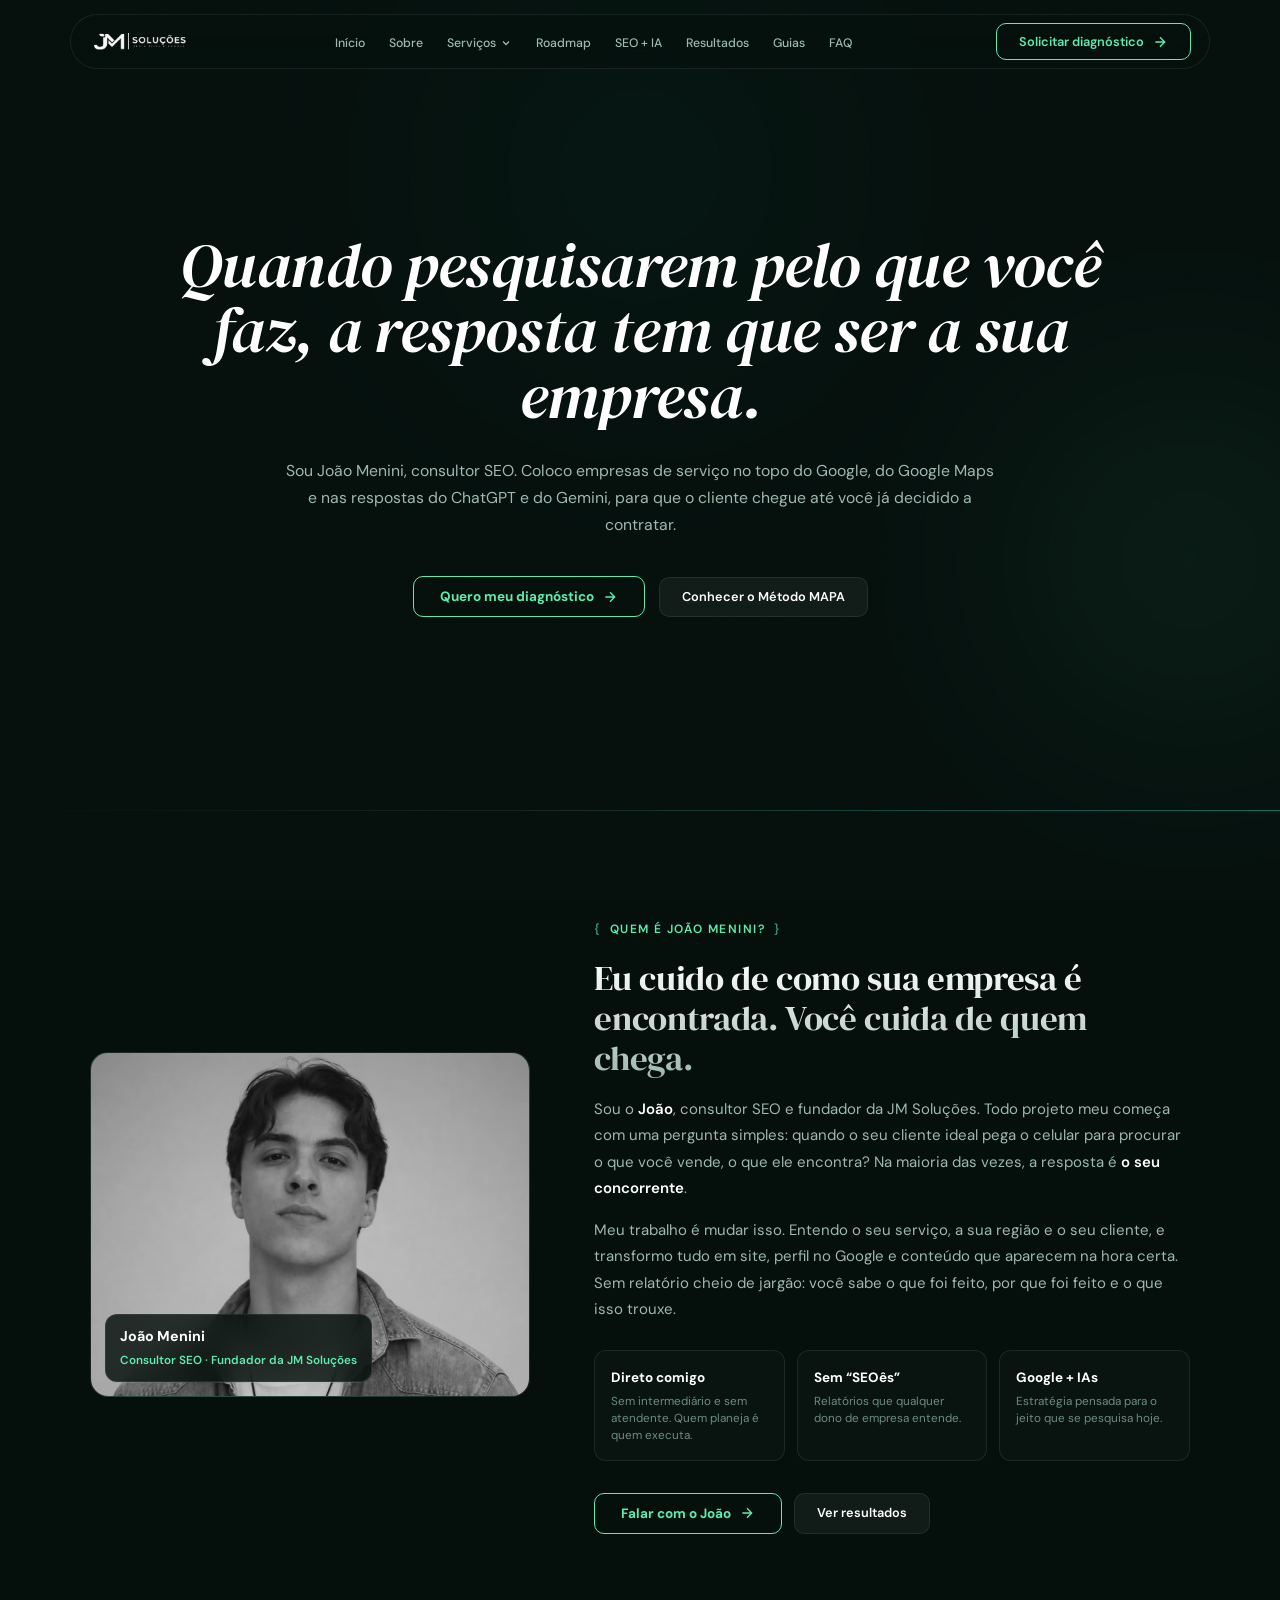
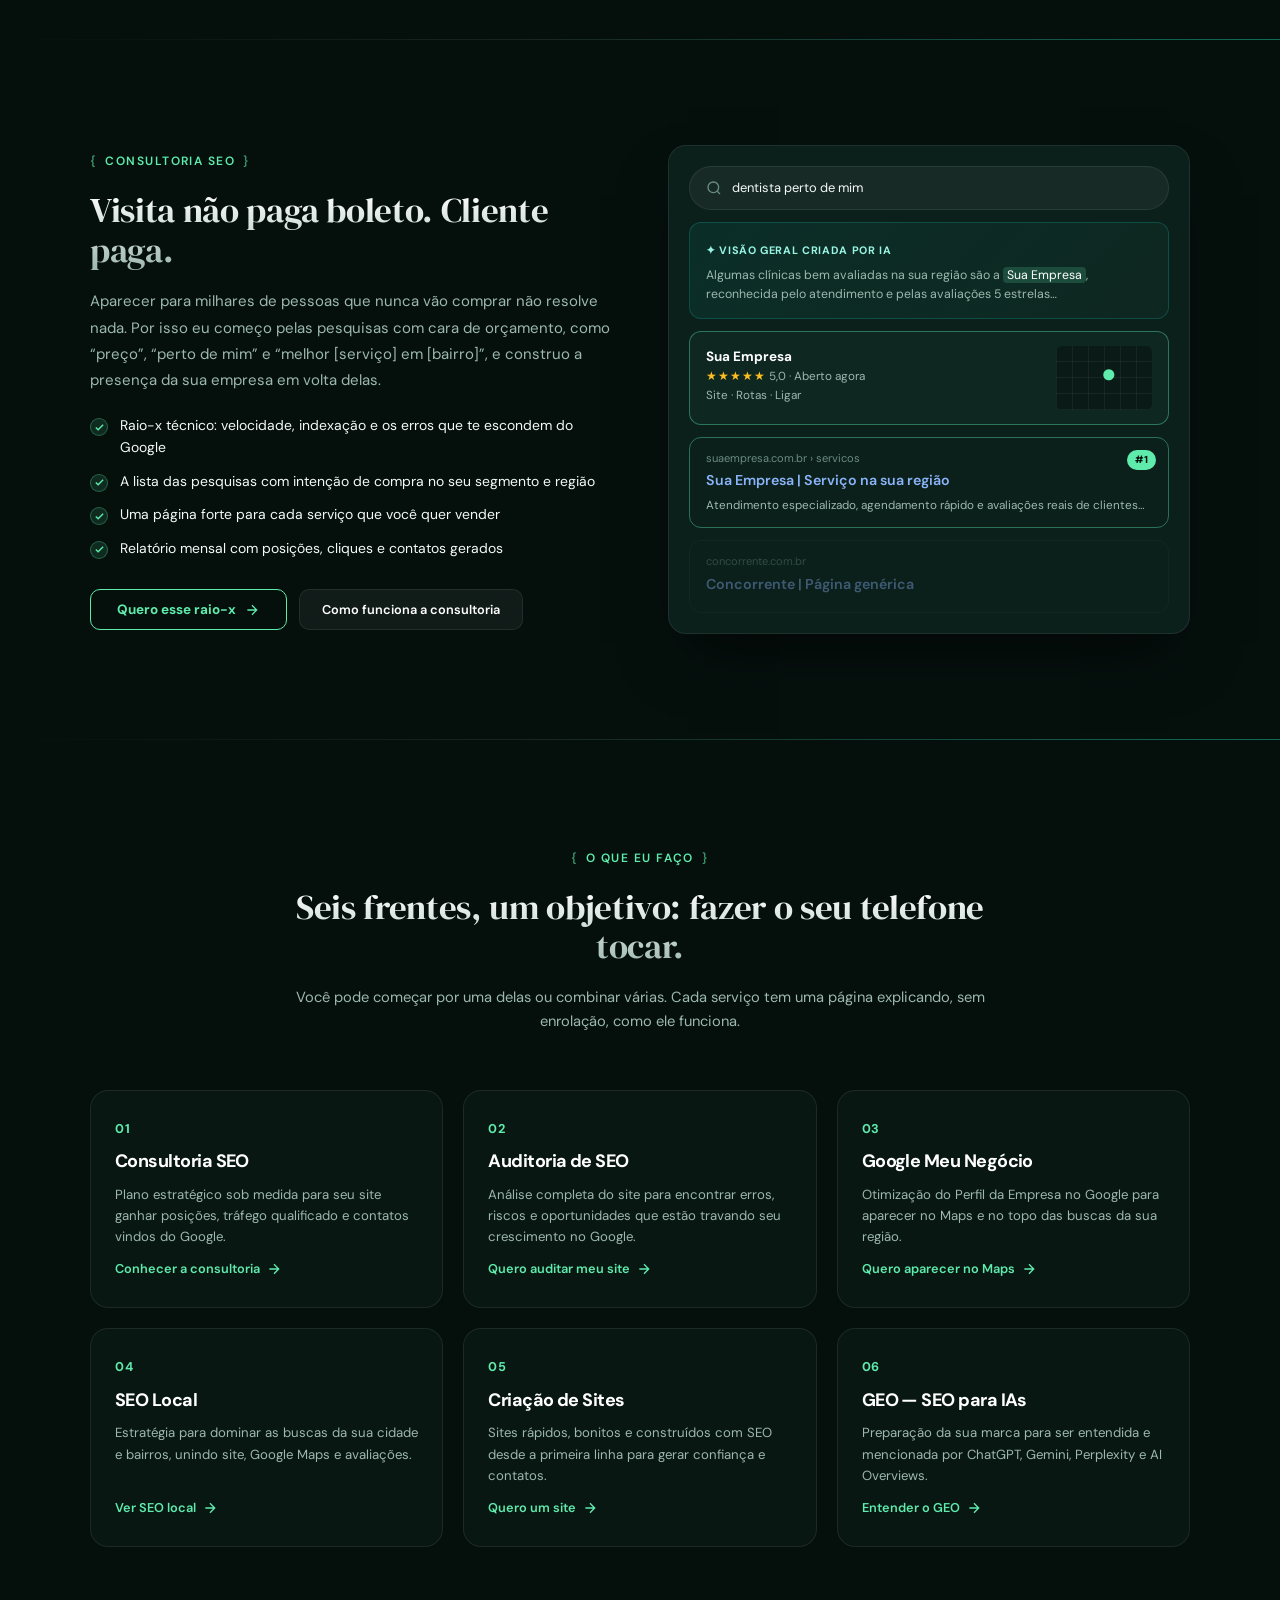
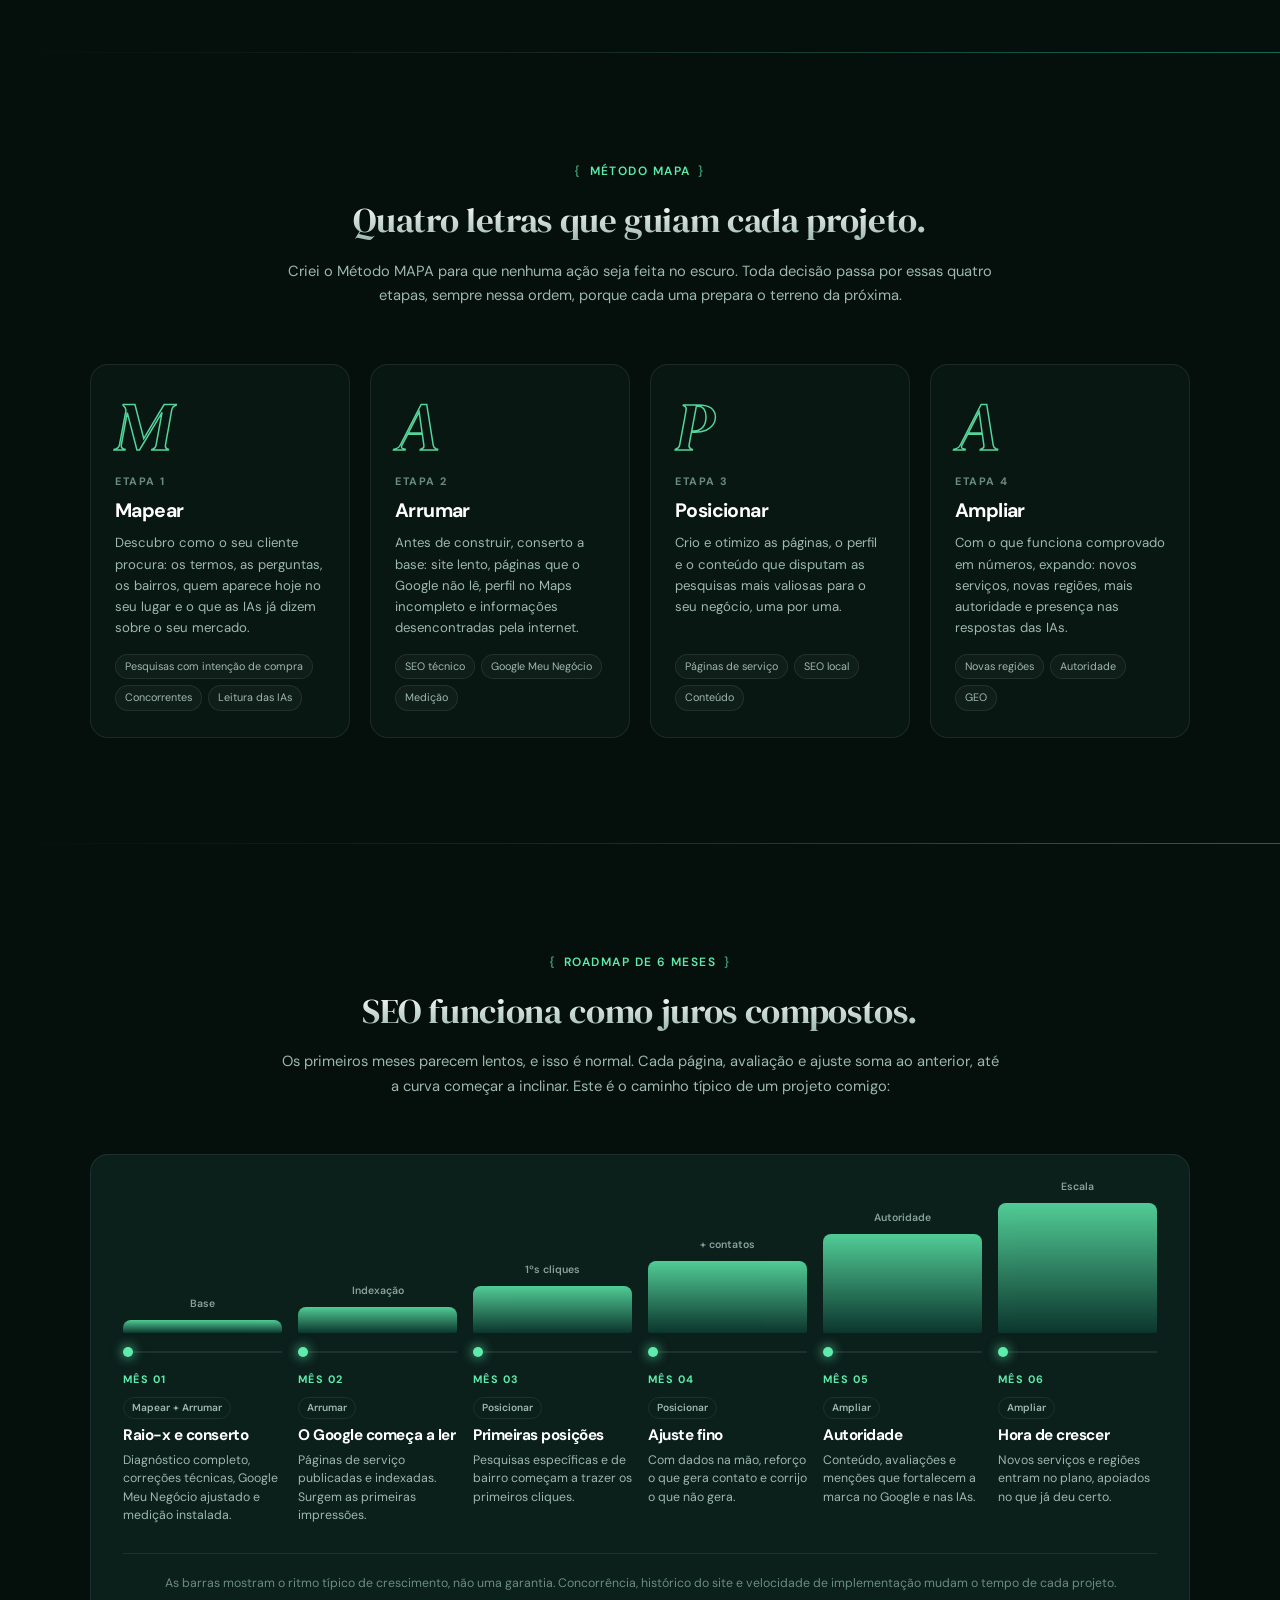
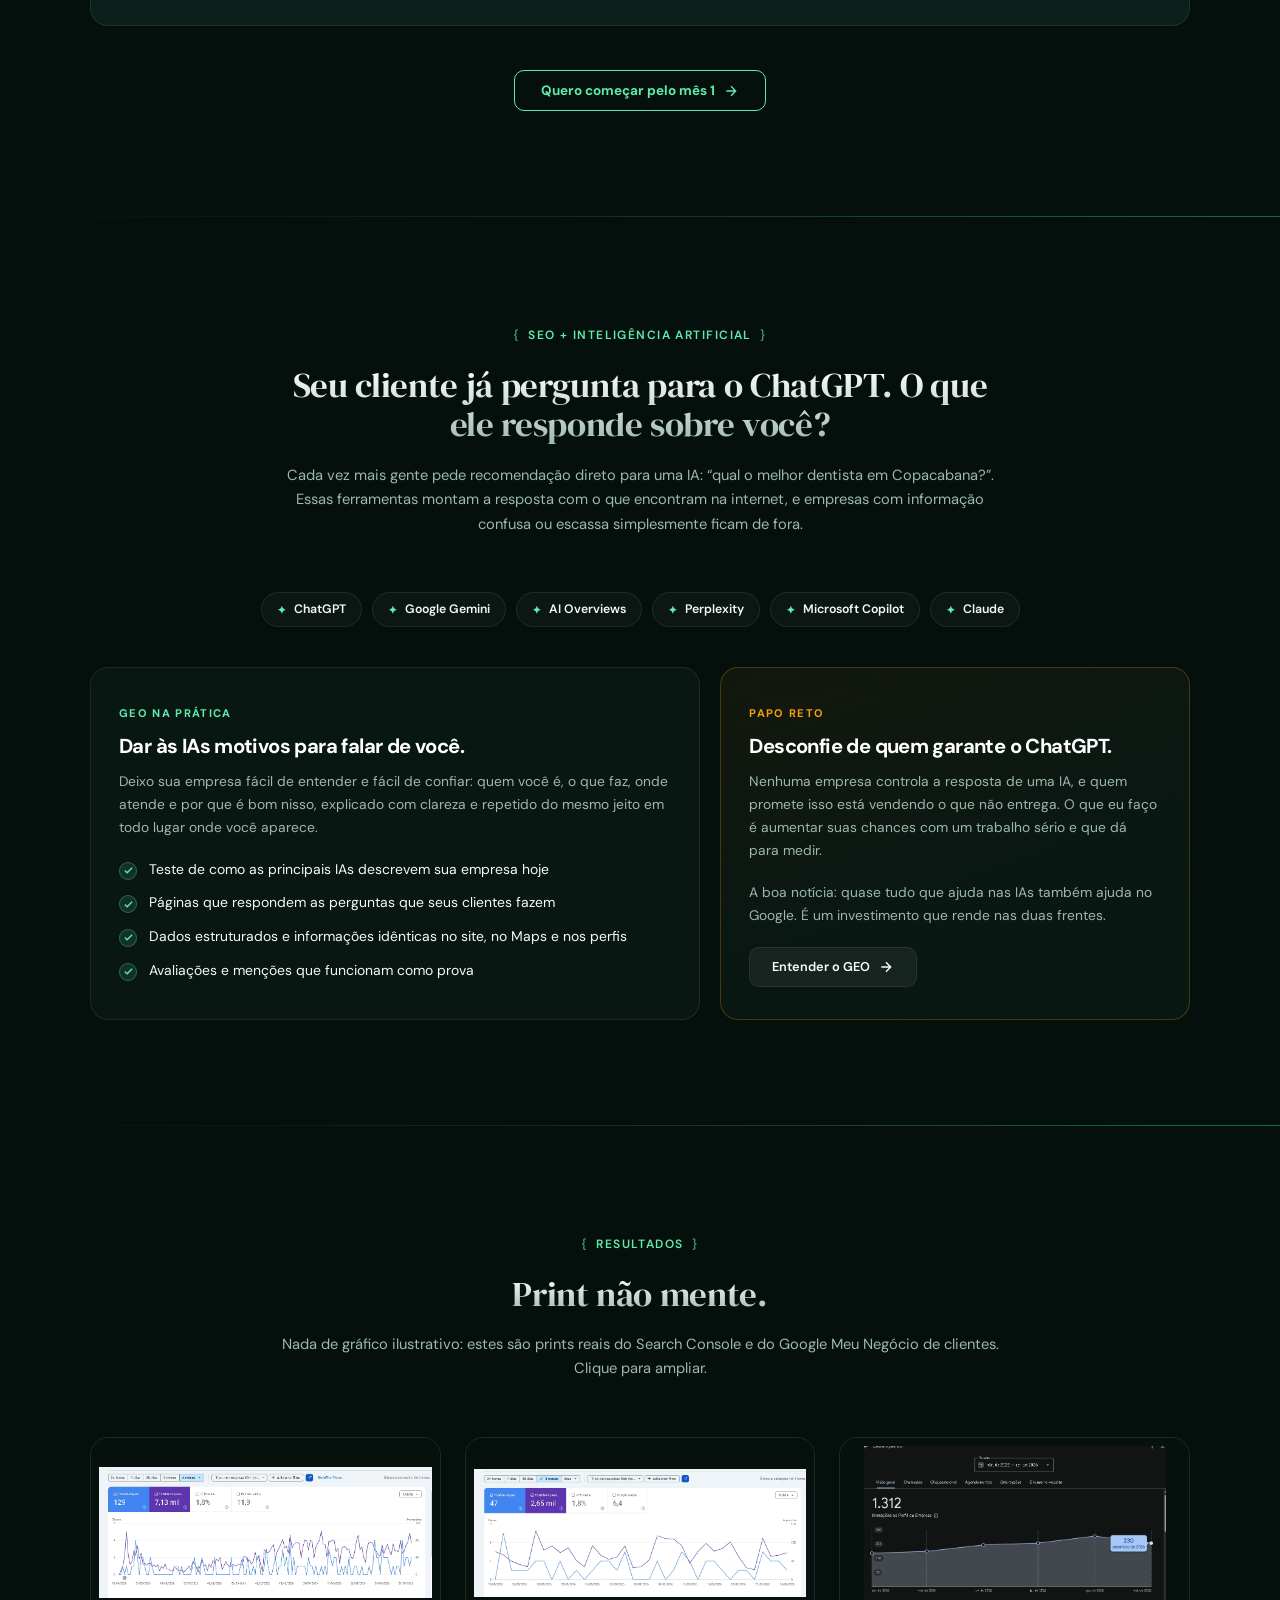
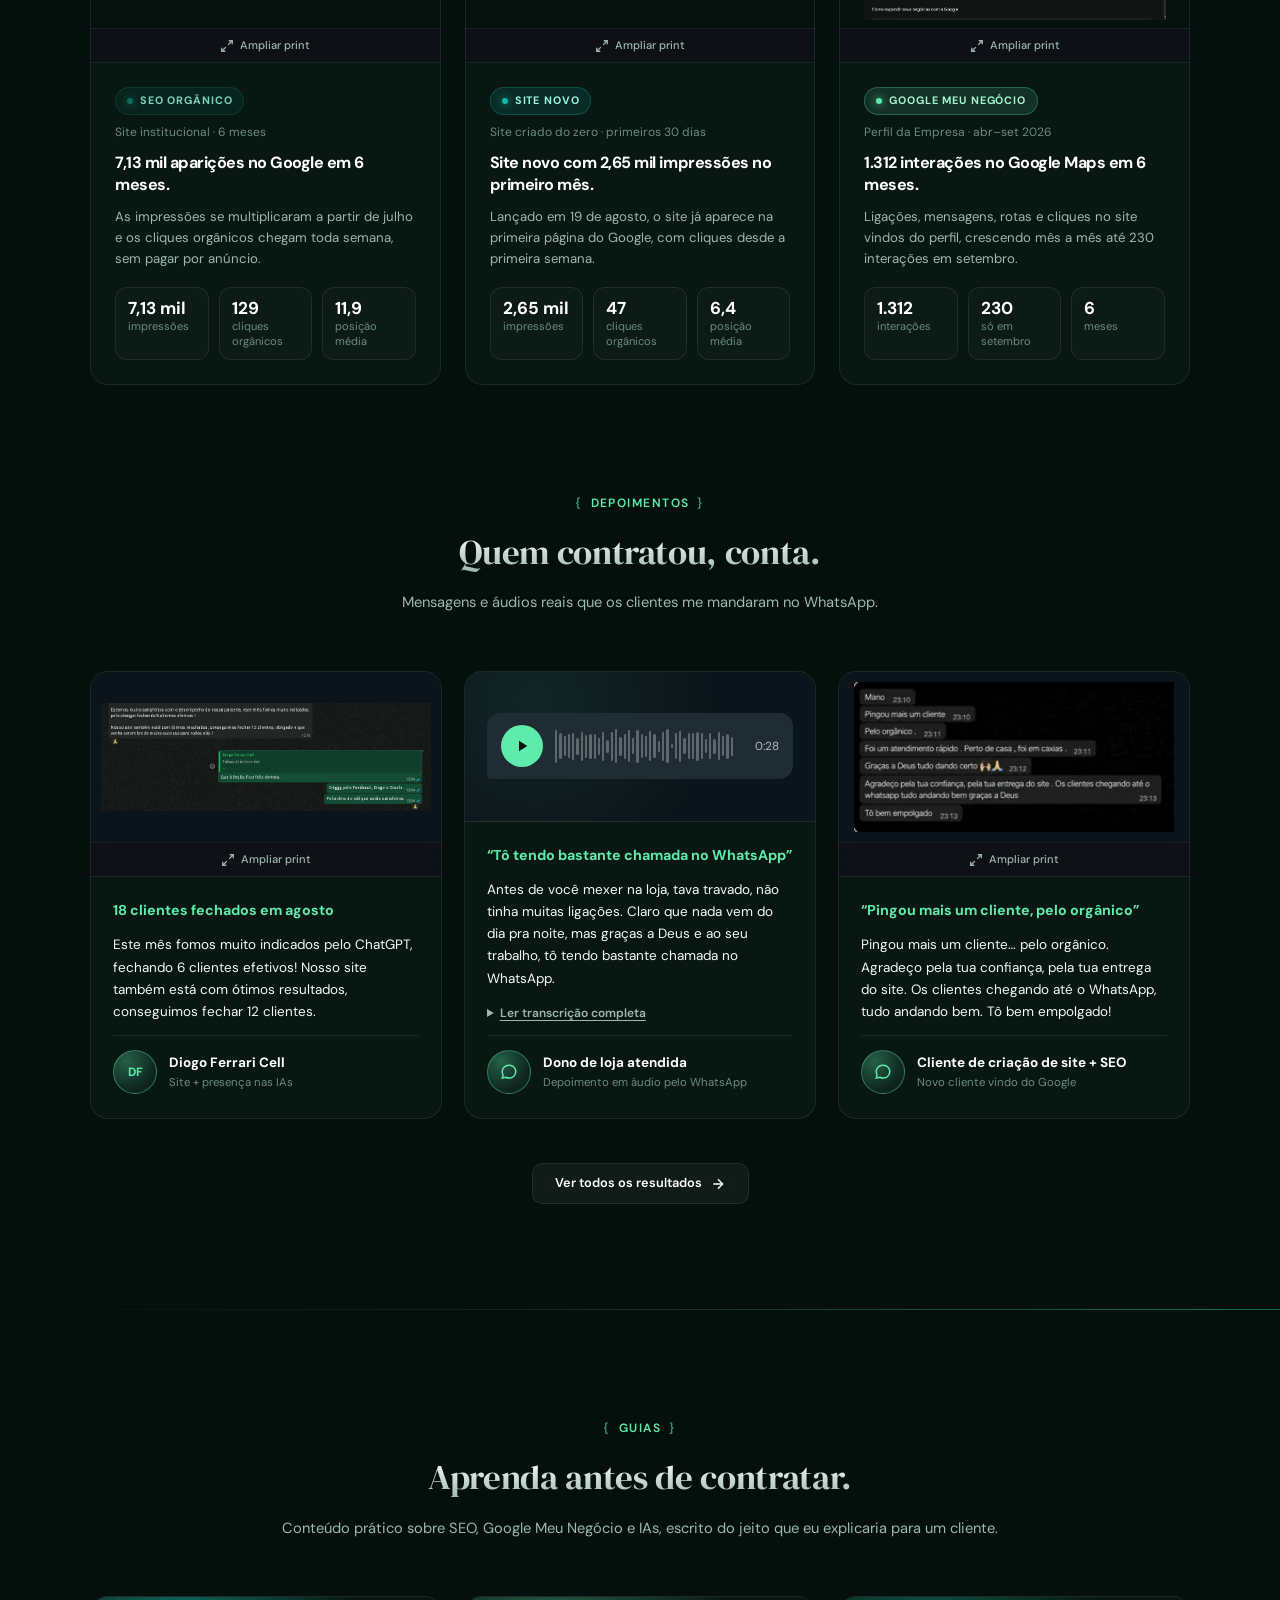
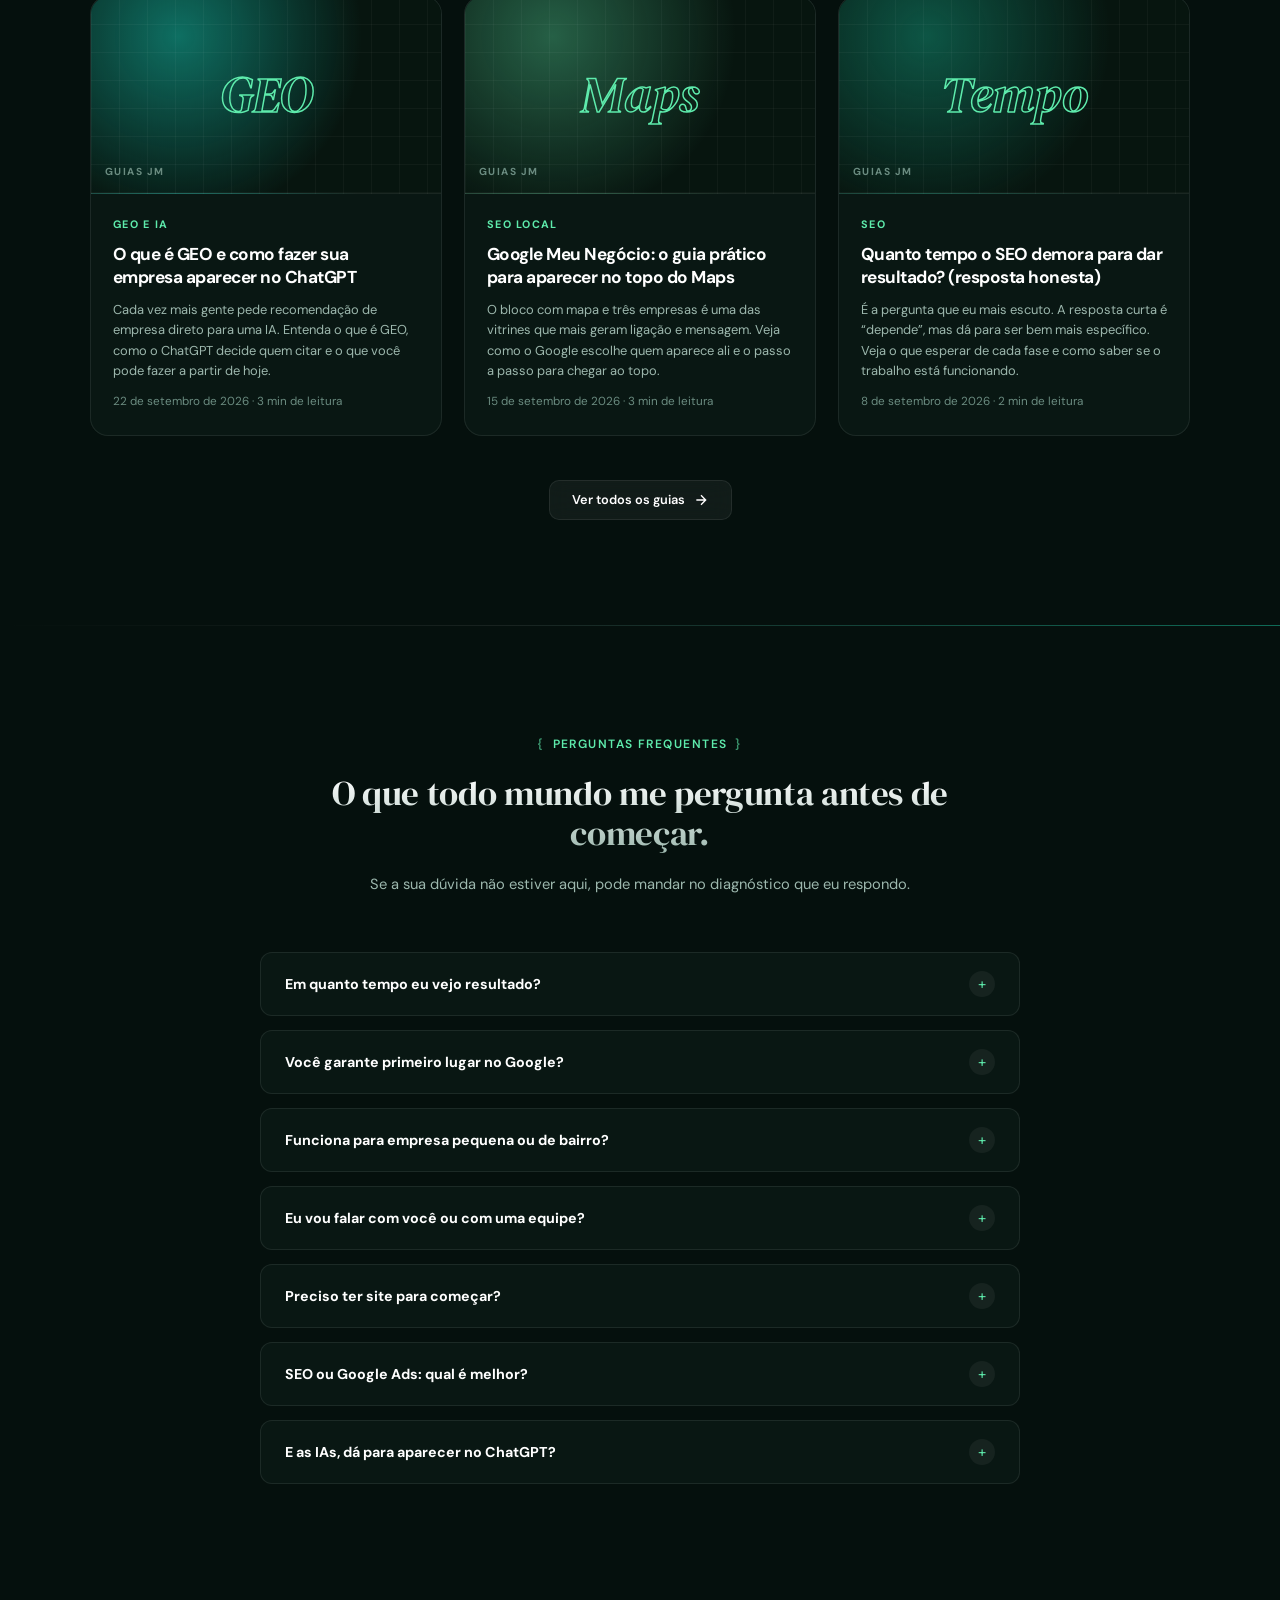
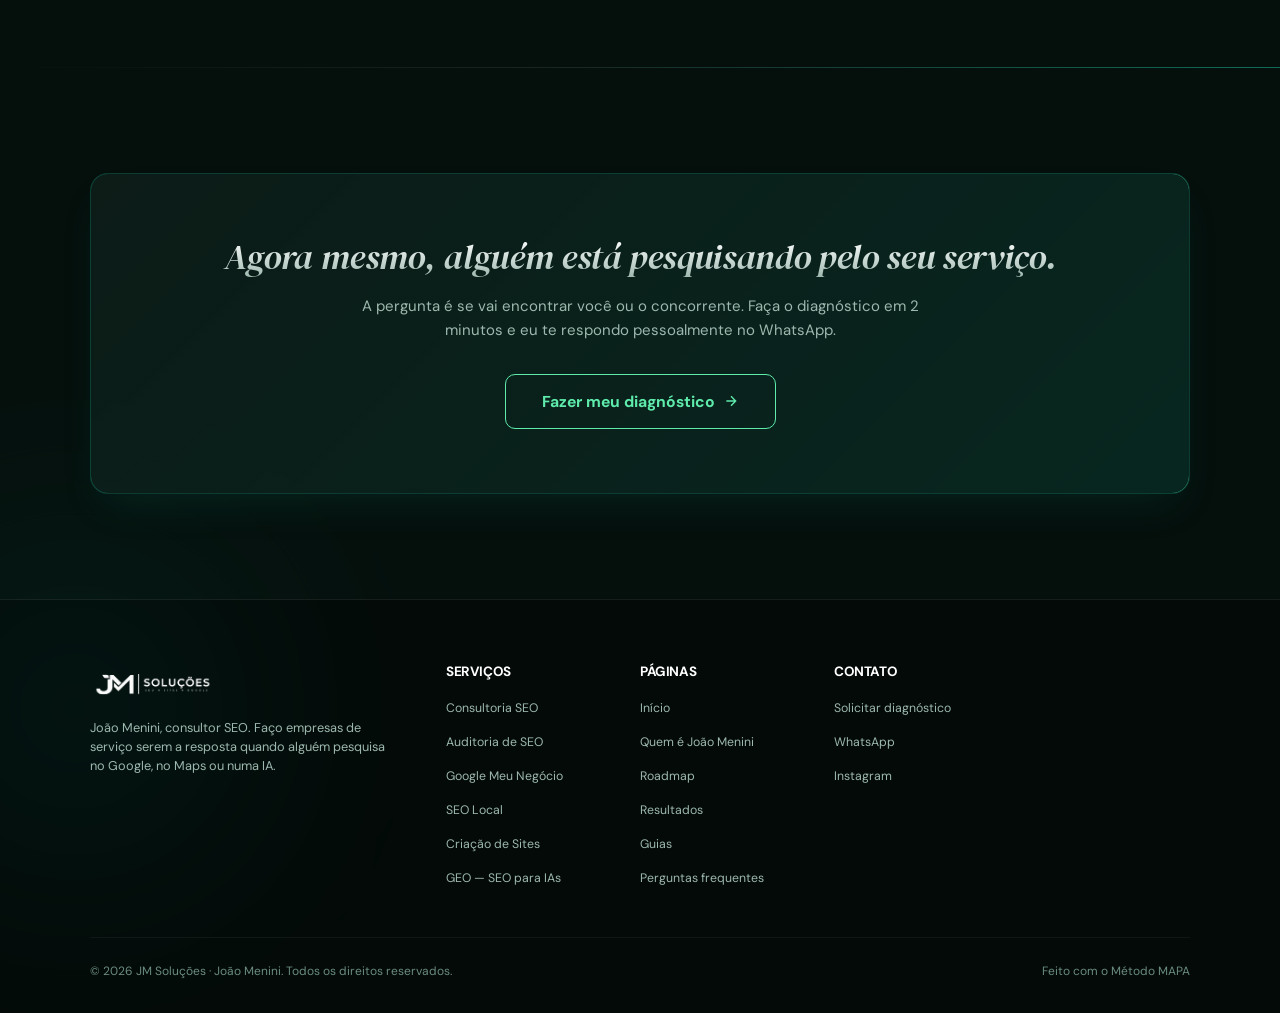
==== commit f7085494: "Rebuild site around SEO consulting: services, results, guides - Home rewritten: João Menini bio, Mét" ====
--- a/index.html
+++ b/index.html
@@ -3,22 +3,25 @@
 <head>
   <meta charset="UTF-8">
   <meta name="viewport" content="width=device-width, initial-scale=1.0">
-  <title>JM Soluções — SEO, Google Meu Negócio e Criação de Sites</title>
-  <meta name="description" content="Estratégias completas de SEO, criação de sites profissionais e Google Meu Negócio para posicionar sua empresa no topo dos resultados de pesquisa.">
+  <title>João Menini | Consultor SEO: Google, Maps e IAs | JM Soluções</title>
+  <meta name="description" content="João Menini, consultor SEO. Coloco empresas de serviço no topo do Google, do Google Maps e nas respostas das IAs, com o Método MAPA e acompanhamento direto.">
 
   <!-- OpenGraph Metadata -->
-  <meta property="og:title" content="JM Soluções — Sua Empresa no Topo do Google">
-  <meta property="og:description" content="Construímos uma presença digital estratégica para sua empresa gerar oportunidades reais de negócio.">
+  <meta property="og:title" content="João Menini | Consultor SEO: Google, Maps e IAs | JM Soluções">
+  <meta property="og:description" content="João Menini, consultor SEO. Coloco empresas de serviço no topo do Google, do Google Maps e nas respostas das IAs, com o Método MAPA e acompanhamento direto.">
   <meta property="og:type" content="website">
+  <meta property="og:locale" content="pt_BR">
 
   <!-- Favicon & Stylesheet -->
-  <link rel="icon" type="image/avif" href="./images/favicon.avif">
-  <link rel="icon" type="image/png" href="./images/favicon.png">
+  <link rel="icon" type="image/avif" href="images/favicon.avif">
+  <link rel="icon" type="image/png" href="images/favicon.png">
   <link rel="stylesheet" href="styles.css">
+  <script type="application/ld+json">{"@context": "https://schema.org", "@type": "ProfessionalService", "name": "JM Soluções", "description": "Consultoria SEO, SEO local, Google Meu Negócio, criação de sites e GEO para empresas de serviço.", "founder": {"@type": "Person", "name": "João Menini", "jobTitle": "Consultor SEO"}, "areaServed": "BR", "makesOffer": [{"@type": "Offer", "itemOffered": {"@type": "Service", "name": "Consultoria SEO"}}, {"@type": "Offer", "itemOffered": {"@type": "Service", "name": "Auditoria de SEO"}}, {"@type": "Offer", "itemOffered": {"@type": "Service", "name": "Google Meu Negócio"}}, {"@type": "Offer", "itemOffered": {"@type": "Service", "name": "SEO Local"}}, {"@type": "Offer", "itemOffered": {"@type": "Service", "name": "Criação de Sites"}}, {"@type": "Offer", "itemOffered": {"@type": "Service", "name": "GEO — SEO para IAs"}}]}</script>
+  <script type="application/ld+json">{"@context": "https://schema.org", "@type": "FAQPage", "mainEntity": [{"@type": "Question", "name": "Em quanto tempo eu vejo resultado?", "acceptedAnswer": {"@type": "Answer", "text": "Os primeiros sinais (páginas indexadas, impressões subindo) costumam aparecer entre o 2º e o 3º mês. Contato chegando de forma constante é coisa de médio prazo. Eu te mostro a evolução todo mês para você não ficar no escuro enquanto isso."}}, {"@type": "Question", "name": "Você garante primeiro lugar no Google?", "acceptedAnswer": {"@type": "Answer", "text": "Não, e desconfie de quem garante. Ninguém controla o algoritmo. O que eu garanto é método, execução caprichada e transparência sobre o que está funcionando e o que não está."}}, {"@type": "Question", "name": "Funciona para empresa pequena ou de bairro?", "acceptedAnswer": {"@type": "Answer", "text": "Funciona muito bem. Negócio local costuma disputar pesquisas com menos concorrência, e o Google Maps é uma das vitrines que mais geram ligação e mensagem."}}, {"@type": "Question", "name": "Eu vou falar com você ou com uma equipe?", "acceptedAnswer": {"@type": "Answer", "text": "Comigo. Do diagnóstico ao relatório mensal, você tem um único responsável que conhece o seu negócio."}}, {"@type": "Question", "name": "Preciso ter site para começar?", "acceptedAnswer": {"@type": "Answer", "text": "Não. Dá para começar pelo Google Meu Negócio e, quando fizer sentido, criar um site que já nasce pronto para SEO."}}, {"@type": "Question", "name": "SEO ou Google Ads: qual é melhor?", "acceptedAnswer": {"@type": "Answer", "text": "São coisas diferentes. O Ads é aluguel: parou de pagar, sumiu. O SEO é imóvel próprio: demora mais para construir, mas continua trazendo cliente sem custo por clique. Muitas empresas usam os dois."}}, {"@type": "Question", "name": "E as IAs, dá para aparecer no ChatGPT?", "acceptedAnswer": {"@type": "Answer", "text": "Dá para aumentar muito as chances, mas ninguém pode garantir. O trabalho de GEO deixa sua empresa clara e confiável para as IAs, e quase tudo que ajuda nelas também ajuda no Google."}}, {"@type": "Question", "name": "Como funciona o diagnóstico?", "acceptedAnswer": {"@type": "Answer", "text": "Você responde 4 passos rápidos, as respostas chegam no meu WhatsApp e eu te respondo pessoalmente, já com uma leitura inicial do seu cenário. Sem compromisso."}}]}</script>
 </head>
 <body>
 
-  <!-- Background Ambient Glow Spotlights (Delucks Style) -->
+  <!-- Background Ambient Glow Spotlights -->
   <div class="ambient-glow-container">
     <div class="glow-orb glow-orb-indigo"></div>
     <div class="glow-orb glow-orb-cyan"></div>
@@ -27,48 +30,77 @@
 
   <!-- [ HEADER / NAVBAR ] -->
   <header>
-    <nav class="navbar" id="navbar">
-      <a href="#hero" class="logo">
-        <img src="./images/logo.avif" alt="JM Soluções" class="logo-img" width="330" height="110">
+    <nav class="navbar" id="navbar" aria-label="Navegação principal">
+      <a href="index.html" class="logo">
+        <img src="images/logo.avif" alt="JM Soluções" class="logo-img" width="330" height="110">
       </a>
 
       <ul class="nav-links">
-        <li><a href="#hero">Início</a></li>
-        <li><a href="#servicos">Serviços</a></li>
-        <li><a href="#projetos">Projetos</a></li>
-        <li><a href="#resultados">Resultados</a></li>
-        <li><a href="#beneficios">Sobre</a></li>
-        <li><a href="#faq">Blog</a></li>
+        <li><a href="index.html" class="active">Início</a></li>
+        <li><a href="#sobre">Sobre</a></li>
+        <li class="nav-dropdown">
+          <button class="nav-dropdown-toggle" aria-expanded="false" aria-haspopup="true">Serviços <svg width="12" height="12" viewBox="0 0 24 24" fill="none" stroke="currentColor" stroke-width="2.5" aria-hidden="true"><polyline points="6 9 12 15 18 9"/></svg></button>
+          <div class="nav-dropdown-menu">
+            <a href="servicos/consultoria-seo.html">Consultoria SEO</a>
+            <a href="servicos/auditoria-seo.html">Auditoria de SEO</a>
+            <a href="servicos/google-meu-negocio.html">Google Meu Negócio</a>
+            <a href="servicos/seo-local.html">SEO Local</a>
+            <a href="servicos/criacao-de-sites.html">Criação de Sites</a>
+            <a href="servicos/geo-seo-para-ia.html">GEO — SEO para IAs</a>
+          </div>
+        </li>
+        <li><a href="#roadmap">Roadmap</a></li>
+        <li><a href="#ia">SEO + IA</a></li>
+        <li><a href="resultados.html">Resultados</a></li>
+        <li><a href="guias/index.html">Guias</a></li>
+        <li><a href="#faq">FAQ</a></li>
       </ul>
 
       <button class="btn btn-primary open-modal-btn">
-        Falar com um especialista
-        <svg width="16" height="16" viewBox="0 0 24 24" fill="none" stroke="currentColor" stroke-width="2"><path d="M5 12h14M12 5l7 7-7 7"/></svg>
+        Solicitar diagnóstico
+        <svg width="16" height="16" viewBox="0 0 24 24" fill="none" stroke="currentColor" stroke-width="2" aria-hidden="true"><path d="M5 12h14M12 5l7 7-7 7"/></svg>
       </button>
 
-      <button class="mobile-toggle" id="mobileToggle" aria-label="Abrir Menu">
+      <button class="mobile-toggle" id="mobileToggle" aria-label="Abrir menu">
         <svg width="24" height="24" viewBox="0 0 24 24" fill="none" stroke="currentColor" stroke-width="2"><path d="M4 6h16M4 12h16M4 18h16"/></svg>
       </button>
     </nav>
 
     <!-- Mobile Drawer -->
     <div class="mobile-drawer" id="mobileDrawer">
-      <button class="mobile-drawer-close" id="mobileDrawerClose">&times;</button>
-      <a href="#hero" class="mobile-nav-link">Início</a>
-      <a href="#servicos" class="mobile-nav-link">Serviços</a>
-      <a href="#projetos" class="mobile-nav-link">Projetos</a>
-      <a href="#resultados" class="mobile-nav-link">Resultados</a>
-      <a href="#beneficios" class="mobile-nav-link">Sobre</a>
-      <a href="#faq" class="mobile-nav-link">Blog</a>
-      <button class="btn btn-primary open-modal-btn" style="margin-top: 20px;">Falar com um especialista</button>
+      <button class="mobile-drawer-close" id="mobileDrawerClose" aria-label="Fechar menu">&times;</button>
+      <a href="index.html" class="mobile-nav-link">Início</a>
+      <a href="#sobre" class="mobile-nav-link">Sobre</a>
+      <div class="mobile-drawer-group">
+        <span class="mobile-drawer-label">Serviços</span>
+        <a href="servicos/consultoria-seo.html" class="mobile-nav-link">Consultoria SEO</a>
+        <a href="servicos/auditoria-seo.html" class="mobile-nav-link">Auditoria de SEO</a>
+        <a href="servicos/google-meu-negocio.html" class="mobile-nav-link">Google Meu Negócio</a>
+        <a href="servicos/seo-local.html" class="mobile-nav-link">SEO Local</a>
+        <a href="servicos/criacao-de-sites.html" class="mobile-nav-link">Criação de Sites</a>
+        <a href="servicos/geo-seo-para-ia.html" class="mobile-nav-link">GEO — SEO para IAs</a>
+      </div>
+      <a href="#roadmap" class="mobile-nav-link">Roadmap</a>
+      <a href="#ia" class="mobile-nav-link">SEO + IA</a>
+      <a href="resultados.html" class="mobile-nav-link">Resultados</a>
+      <a href="guias/index.html" class="mobile-nav-link">Guias</a>
+      <a href="#faq" class="mobile-nav-link">FAQ</a>
+      <button class="btn btn-primary open-modal-btn" style="margin-top: 12px;">Solicitar diagnóstico</button>
     </div>
   </header>
 
   <main>
-    <!-- [ 01 — HERO ] -->
+    <!-- [ HERO ] -->
     <section class="hero-section section-relative" id="hero">
-      <!-- Floating Particles -->
-      <div class="hero-particles">
+      <div class="hero-particles" aria-hidden="true">
+        <div class="particle"></div>
+        <div class="particle"></div>
+        <div class="particle"></div>
+        <div class="particle"></div>
+        <div class="particle"></div>
+        <div class="particle"></div>
+        <div class="particle"></div>
+        <div class="particle"></div>
         <div class="particle"></div>
         <div class="particle"></div>
         <div class="particle"></div>
@@ -80,184 +112,214 @@
       </div>
       <div class="container">
         <h1 class="hero-headline reveal">
-          Sua empresa precisa ser encontrada antes da concorrência.
+          Quando pesquisarem pelo que você faz, a resposta tem que ser a sua empresa.
         </h1>
 
         <p class="hero-subheadline reveal">
-          Estratégias completas de SEO, criação de sites e Google Meu Negócio para construir uma presença digital que gera oportunidades reais para sua empresa.
+          Sou João Menini, consultor SEO. Coloco empresas de serviço no topo do Google, do Google Maps e nas respostas do ChatGPT e do Gemini, para que o cliente chegue até você já decidido a contratar.
         </p>
 
         <div class="hero-cta-group reveal">
-          <button class="btn btn-primary open-modal-btn">
-            Quero crescer no Google
-            <svg width="18" height="18" viewBox="0 0 24 24" fill="none" stroke="currentColor" stroke-width="2"><path d="M5 12h14M12 5l7 7-7 7"/></svg>
+          <button class="btn btn-cyan open-modal-btn">
+            Quero meu diagnóstico
+            <svg width="16" height="16" viewBox="0 0 24 24" fill="none" stroke="currentColor" stroke-width="2" aria-hidden="true"><path d="M5 12h14M12 5l7 7-7 7"/></svg>
           </button>
-          <a href="#projetos" class="btn btn-secondary">
-            Ver projetos
-          </a>
+          <a href="#metodo" class="btn btn-secondary">Conhecer o Método MAPA</a>
         </div>
       </div>
     </section>
 
     <hr class="section-divider">
 
-    <!-- [ 03 — SERVIÇOS ] -->
+    <!-- [ QUEM É JOÃO MENINI ] -->
+    <section class="section-padding section-relative" id="sobre">
+      <div class="container about-grid">
+        <div class="about-photo reveal-left">
+          <span class="about-photo-monogram" aria-hidden="true">JM</span>
+          <img src="fotos/joao-menini.avif" alt="João Menini, consultor SEO" width="814" height="638" loading="lazy">
+          <div class="about-photo-badge">
+            <strong>João Menini</strong>
+            <span>Consultor SEO · Fundador da JM Soluções</span>
+          </div>
+        </div>
+
+        <div class="about-content reveal-right">
+          <div class="section-tag"><span class="dot"></span> Quem é João Menini?</div>
+          <h2 class="section-title text-gradient">Eu cuido de como sua empresa é encontrada. Você cuida de quem chega.</h2>
+          <p>
+            Sou o <strong>João</strong>, consultor SEO e fundador da JM Soluções. Todo projeto meu começa com uma pergunta simples: quando o seu cliente ideal pega o celular para procurar o que você vende, o que ele encontra? Na maioria das vezes, a resposta é <strong>o seu concorrente</strong>.
+          </p>
+          <p>
+            Meu trabalho é mudar isso. Entendo o seu serviço, a sua região e o seu cliente, e transformo tudo em site, perfil no Google e conteúdo que aparecem na hora certa. Sem relatório cheio de jargão: você sabe o que foi feito, por que foi feito e o que isso trouxe.
+          </p>
+
+          <div class="about-pillars">
+            <div class="about-pillar"><strong>Direto comigo</strong><span>Sem intermediário e sem atendente. Quem planeja é quem executa.</span></div>
+            <div class="about-pillar"><strong>Sem “SEOês”</strong><span>Relatórios que qualquer dono de empresa entende.</span></div>
+            <div class="about-pillar"><strong>Google + IAs</strong><span>Estratégia pensada para o jeito que se pesquisa hoje.</span></div>
+          </div>
+
+          <div class="btn-row">
+            <button class="btn btn-cyan open-modal-btn">Falar com o João <svg width="16" height="16" viewBox="0 0 24 24" fill="none" stroke="currentColor" stroke-width="2" aria-hidden="true"><path d="M5 12h14M12 5l7 7-7 7"/></svg></button>
+            <a href="resultados.html" class="btn btn-secondary">Ver resultados</a>
+          </div>
+        </div>
+      </div>
+    </section>
+
+    <hr class="section-divider">
+
+    <!-- [ CONSULTORIA SEO ] -->
+    <section class="section-padding section-relative" id="consultoria">
+      <div class="container split-grid">
+        <div class="reveal-left">
+          <div class="section-tag"><span class="dot"></span> Consultoria SEO</div>
+          <h2 class="section-title text-gradient">Visita não paga boleto. Cliente paga.</h2>
+          <p class="lead-text">
+            Aparecer para milhares de pessoas que nunca vão comprar não resolve nada. Por isso eu começo pelas pesquisas com cara de orçamento, como “preço”, “perto de mim” e “melhor [serviço] em [bairro]”, e construo a presença da sua empresa em volta delas.
+          </p>
+          <ul class="check-list">
+            <li>Raio-x técnico: velocidade, indexação e os erros que te escondem do Google</li>
+            <li>A lista das pesquisas com intenção de compra no seu segmento e região</li>
+            <li>Uma página forte para cada serviço que você quer vender</li>
+            <li>Relatório mensal com posições, cliques e contatos gerados</li>
+          </ul>
+          <div class="btn-row">
+            <button class="btn btn-cyan open-modal-btn" data-service="Consultoria SEO">Quero esse raio-x <svg width="16" height="16" viewBox="0 0 24 24" fill="none" stroke="currentColor" stroke-width="2" aria-hidden="true"><path d="M5 12h14M12 5l7 7-7 7"/></svg></button>
+            <a href="servicos/consultoria-seo.html" class="btn btn-secondary">Como funciona a consultoria</a>
+          </div>
+        </div>
+
+        <div class="serp-mock reveal-right" aria-hidden="true">
+          <div class="serp-bar">
+            <svg width="16" height="16" viewBox="0 0 24 24" fill="none" stroke="currentColor" stroke-width="2"><circle cx="11" cy="11" r="8"/><line x1="21" y1="21" x2="16.65" y2="16.65"/></svg>
+            dentista perto de mim
+          </div>
+          <div class="serp-ai">
+            <span class="serp-ai-tag">✦ VISÃO GERAL CRIADA POR IA</span>
+            <p>Algumas clínicas bem avaliadas na sua região são a <mark>Sua Empresa</mark>, reconhecida pelo atendimento e pelas avaliações 5 estrelas…</p>
+          </div>
+          <div class="serp-local">
+            <div>
+              <span class="serp-local-name">Sua Empresa</span>
+              <span class="serp-local-meta"><span class="serp-stars">★★★★★</span> 5,0 · Aberto agora</span>
+              <span class="serp-local-meta">Site · Rotas · Ligar</span>
+            </div>
+            <div class="serp-local-map"></div>
+          </div>
+          <div class="serp-result top">
+            <span class="serp-rank">#1</span>
+            <span class="serp-url">suaempresa.com.br › servicos</span>
+            <span class="serp-title">Sua Empresa | Serviço na sua região</span>
+            <span class="serp-desc">Atendimento especializado, agendamento rápido e avaliações reais de clientes…</span>
+          </div>
+          <div class="serp-result dim">
+            <span class="serp-url">concorrente.com.br</span>
+            <span class="serp-title">Concorrente | Página genérica</span>
+          </div>
+        </div>
+      </div>
+    </section>
+
+    <hr class="section-divider">
+
+    <!-- [ SERVIÇOS ] -->
     <section class="section-padding section-relative" id="servicos">
       <div class="container">
         <div class="section-header reveal">
-          <div class="section-tag"><span class="dot"></span> Soluções Integradas</div>
+          <div class="section-tag"><span class="dot"></span> O que eu faço</div>
           <h2 class="section-title text-gradient">
-            Uma estrutura completa para sua empresa crescer no digital.
+            Seis frentes, um objetivo: fazer o seu telefone tocar.
           </h2>
           <p class="section-subtitle">
-            Site, Google e SEO trabalhando juntos em uma única estratégia.
-          </p>
-        </div>
-
-        <div class="servicos-grid reveal-stagger">
-          <!-- CARD 1: OTIMIZAÇÃO CONTÍNUA -->
-          <div class="glass-card servico-card">
-            <div>
-              <div class="servico-title">
-                <div class="servico-icon">
-                  <svg width="22" height="22" viewBox="0 0 24 24" fill="none" stroke="currentColor" stroke-width="2"><circle cx="11" cy="11" r="8"/><line x1="21" y1="21" x2="16.65" y2="16.65"/></svg>
-                </div>
-                <span>OTIMIZAÇÃO CONTÍNUA</span>
-              </div>
-              <p class="servico-desc">
-                Monitoramos, analisamos e evoluímos continuamente a presença digital da sua empresa para aumentar sua autoridade, melhorar posicionamentos e conquistar mais oportunidades através das pesquisas no Google.
-              </p>
-              <ul class="servico-list">
-                <li><svg width="16" height="16" viewBox="0 0 24 24" fill="none" stroke="currentColor" stroke-width="2"><polyline points="20 6 9 17 4 12"/></svg> Análise contínua de desempenho</li>
-                <li><svg width="16" height="16" viewBox="0 0 24 24" fill="none" stroke="currentColor" stroke-width="2"><polyline points="20 6 9 17 4 12"/></svg> SEO Técnico</li>
-                <li><svg width="16" height="16" viewBox="0 0 24 24" fill="none" stroke="currentColor" stroke-width="2"><polyline points="20 6 9 17 4 12"/></svg> SEO On Page</li>
-                <li><svg width="16" height="16" viewBox="0 0 24 24" fill="none" stroke="currentColor" stroke-width="2"><polyline points="20 6 9 17 4 12"/></svg> Pesquisa de palavras-chave</li>
-                <li><svg width="16" height="16" viewBox="0 0 24 24" fill="none" stroke="currentColor" stroke-width="2"><polyline points="20 6 9 17 4 12"/></svg> Estratégia de conteúdo</li>
-                <li><svg width="16" height="16" viewBox="0 0 24 24" fill="none" stroke="currentColor" stroke-width="2"><polyline points="20 6 9 17 4 12"/></svg> Monitoramento de posições</li>
-              </ul>
-            </div>
-            <button class="btn btn-secondary open-modal-btn" style="width: 100%;">Conhecer Otimização Contínua</button>
-          </div>
-
-          <!-- CARD 2: GOOGLE MEU NEGÓCIO -->
-          <div class="glass-card servico-card">
-            <div>
-              <div class="servico-title">
-                <div class="servico-icon">
-                  <svg width="22" height="22" viewBox="0 0 24 24" fill="none" stroke="currentColor" stroke-width="2"><path d="M21 10c0 7-9 13-9 13s-9-6-9-13a9 9 0 0 1 18 0z"/><circle cx="12" cy="10" r="3"/></svg>
-                </div>
-                <span>GOOGLE MEU NEGÓCIO</span>
-              </div>
-              <p class="servico-desc">
-                Transformamos o perfil da sua empresa no Google em um canal estratégico para conquistar visibilidade nas pesquisas locais e no Google Maps.
-              </p>
-              <ul class="servico-list">
-                <li><svg width="16" height="16" viewBox="0 0 24 24" fill="none" stroke="currentColor" stroke-width="2"><polyline points="20 6 9 17 4 12"/></svg> Otimização completa</li>
-                <li><svg width="16" height="16" viewBox="0 0 24 24" fill="none" stroke="currentColor" stroke-width="2"><polyline points="20 6 9 17 4 12"/></svg> Categorias e serviços</li>
-                <li><svg width="16" height="16" viewBox="0 0 24 24" fill="none" stroke="currentColor" stroke-width="2"><polyline points="20 6 9 17 4 12"/></svg> Conteúdo estratégico</li>
-                <li><svg width="16" height="16" viewBox="0 0 24 24" fill="none" stroke="currentColor" stroke-width="2"><polyline points="20 6 9 17 4 12"/></svg> Estratégia de avaliações</li>
-                <li><svg width="16" height="16" viewBox="0 0 24 24" fill="none" stroke="currentColor" stroke-width="2"><polyline points="20 6 9 17 4 12"/></svg> SEO Local em mapas</li>
-                <li><svg width="16" height="16" viewBox="0 0 24 24" fill="none" stroke="currentColor" stroke-width="2"><polyline points="20 6 9 17 4 12"/></svg> Monitoramento e métricas</li>
-              </ul>
-            </div>
-            <button class="btn btn-secondary open-modal-btn" style="width: 100%;">Conhecer Google Meu Negócio</button>
-          </div>
-
-          <!-- CARD 3: CRIAÇÃO DE SITES -->
-          <div class="glass-card servico-card">
-            <div>
-              <div class="servico-title">
-                <div class="servico-icon">
-                  <svg width="22" height="22" viewBox="0 0 24 24" fill="none" stroke="currentColor" stroke-width="2"><rect x="2" y="3" width="20" height="14" rx="2" ry="2"/><line x1="8" y1="21" x2="16" y2="21"/><line x1="12" y1="17" x2="12" y2="21"/></svg>
-                </div>
-                <span>CRIAÇÃO DE SITES</span>
-              </div>
-              <p class="servico-desc">
-                Sites profissionais desenvolvidos desde o início para posicionamento, velocidade e geração de oportunidades reais de negócio.
-              </p>
-              <ul class="servico-list">
-                <li><svg width="16" height="16" viewBox="0 0 24 24" fill="none" stroke="currentColor" stroke-width="2"><polyline points="20 6 9 17 4 12"/></svg> Design responsivo premium</li>
-                <li><svg width="16" height="16" viewBox="0 0 24 24" fill="none" stroke="currentColor" stroke-width="2"><polyline points="20 6 9 17 4 12"/></svg> Estrutura estratégica</li>
-                <li><svg width="16" height="16" viewBox="0 0 24 24" fill="none" stroke="currentColor" stroke-width="2"><polyline points="20 6 9 17 4 12"/></svg> SEO desde o desenvolvimento</li>
-                <li><svg width="16" height="16" viewBox="0 0 24 24" fill="none" stroke="currentColor" stroke-width="2"><polyline points="20 6 9 17 4 12"/></svg> Páginas de serviços focadas</li>
-                <li><svg width="16" height="16" viewBox="0 0 24 24" fill="none" stroke="currentColor" stroke-width="2"><polyline points="20 6 9 17 4 12"/></svg> Alta Performance e carregamento</li>
-                <li><svg width="16" height="16" viewBox="0 0 24 24" fill="none" stroke="currentColor" stroke-width="2"><polyline points="20 6 9 17 4 12"/></svg> Integrações e mensuração</li>
-              </ul>
-            </div>
-            <button class="btn btn-secondary open-modal-btn" style="width: 100%;">Conhecer criação de sites</button>
-          </div>
+            Você pode começar por uma delas ou combinar várias. Cada serviço tem uma página explicando, sem enrolação, como ele funciona.
+          </p>
+        </div>
+
+        <div class="servicos-grid six reveal-stagger">
+          <a class="glass-card servico-link" href="servicos/consultoria-seo.html">
+            <span class="servico-link-num">01</span>
+            <h3>Consultoria SEO</h3>
+            <p>Plano estratégico sob medida para seu site ganhar posições, tráfego qualificado e contatos vindos do Google.</p>
+            <span class="servico-link-cta">Conhecer a consultoria <svg width="16" height="16" viewBox="0 0 24 24" fill="none" stroke="currentColor" stroke-width="2" aria-hidden="true"><path d="M5 12h14M12 5l7 7-7 7"/></svg></span>
+          </a>
+          <a class="glass-card servico-link" href="servicos/auditoria-seo.html">
+            <span class="servico-link-num">02</span>
+            <h3>Auditoria de SEO</h3>
+            <p>Análise completa do site para encontrar erros, riscos e oportunidades que estão travando seu crescimento no Google.</p>
+            <span class="servico-link-cta">Quero auditar meu site <svg width="16" height="16" viewBox="0 0 24 24" fill="none" stroke="currentColor" stroke-width="2" aria-hidden="true"><path d="M5 12h14M12 5l7 7-7 7"/></svg></span>
+          </a>
+          <a class="glass-card servico-link" href="servicos/google-meu-negocio.html">
+            <span class="servico-link-num">03</span>
+            <h3>Google Meu Negócio</h3>
+            <p>Otimização do Perfil da Empresa no Google para aparecer no Maps e no topo das buscas da sua região.</p>
+            <span class="servico-link-cta">Quero aparecer no Maps <svg width="16" height="16" viewBox="0 0 24 24" fill="none" stroke="currentColor" stroke-width="2" aria-hidden="true"><path d="M5 12h14M12 5l7 7-7 7"/></svg></span>
+          </a>
+          <a class="glass-card servico-link" href="servicos/seo-local.html">
+            <span class="servico-link-num">04</span>
+            <h3>SEO Local</h3>
+            <p>Estratégia para dominar as buscas da sua cidade e bairros, unindo site, Google Maps e avaliações.</p>
+            <span class="servico-link-cta">Ver SEO local <svg width="16" height="16" viewBox="0 0 24 24" fill="none" stroke="currentColor" stroke-width="2" aria-hidden="true"><path d="M5 12h14M12 5l7 7-7 7"/></svg></span>
+          </a>
+          <a class="glass-card servico-link" href="servicos/criacao-de-sites.html">
+            <span class="servico-link-num">05</span>
+            <h3>Criação de Sites</h3>
+            <p>Sites rápidos, bonitos e construídos com SEO desde a primeira linha para gerar confiança e contatos.</p>
+            <span class="servico-link-cta">Quero um site <svg width="16" height="16" viewBox="0 0 24 24" fill="none" stroke="currentColor" stroke-width="2" aria-hidden="true"><path d="M5 12h14M12 5l7 7-7 7"/></svg></span>
+          </a>
+          <a class="glass-card servico-link" href="servicos/geo-seo-para-ia.html">
+            <span class="servico-link-num">06</span>
+            <h3>GEO — SEO para IAs</h3>
+            <p>Preparação da sua marca para ser entendida e mencionada por ChatGPT, Gemini, Perplexity e AI Overviews.</p>
+            <span class="servico-link-cta">Entender o GEO <svg width="16" height="16" viewBox="0 0 24 24" fill="none" stroke="currentColor" stroke-width="2" aria-hidden="true"><path d="M5 12h14M12 5l7 7-7 7"/></svg></span>
+          </a>
         </div>
       </div>
     </section>
 
     <hr class="section-divider">
 
-    <!-- [ BENEFÍCIOS DO POSICIONAMENTO ] -->
-    <section class="section-padding section-relative" id="beneficios">
+    <!-- [ MÉTODO MAPA ] -->
+    <section class="section-padding section-relative" id="metodo">
       <div class="container">
         <div class="section-header reveal">
-          <div class="section-tag"><span class="dot"></span> Por Que Investir</div>
+          <div class="section-tag"><span class="dot"></span> Método MAPA</div>
           <h2 class="section-title text-gradient">
-            Como uma presença digital profissional ajuda sua empresa?
+            Quatro letras que guiam cada projeto.
           </h2>
           <p class="section-subtitle">
-            6 razões para investir em uma estrutura digital preparada para crescer
-          </p>
-        </div>
-
-        <div class="beneficios-grid reveal-stagger">
-          <!-- CARD 01 -->
-          <div class="glass-card beneficio-card">
-            <div class="card-number">01</div>
-            <h3 class="beneficio-title">Seja encontrado</h3>
-            <p class="beneficio-desc">
-              Sua empresa precisa aparecer quando potenciais clientes pesquisam pelos serviços que você oferece.
-            </p>
-          </div>
-
-          <!-- CARD 02 -->
-          <div class="glass-card beneficio-card">
-            <div class="card-number">02</div>
-            <h3 class="beneficio-title">Gere mais oportunidades</h3>
-            <p class="beneficio-desc">
-              Uma presença digital bem estruturada transforma pesquisas em novos contatos e oportunidades comerciais.
-            </p>
-          </div>
-
-          <!-- CARD 03 -->
-          <div class="glass-card beneficio-card">
-            <div class="card-number">03</div>
-            <h3 class="beneficio-title">Transmita mais credibilidade</h3>
-            <p class="beneficio-desc">
-              Site profissional, Google bem otimizado e presença consistente aumentam a confiança na sua empresa.
-            </p>
-          </div>
-
-          <!-- CARD 04 -->
-          <div class="glass-card beneficio-card">
-            <div class="card-number">04</div>
-            <h3 class="beneficio-title">Construa autoridade</h3>
-            <p class="beneficio-desc">
-              Conteúdo, SEO e uma estrutura digital sólida ajudam sua empresa a ganhar relevância no mercado.
-            </p>
-          </div>
-
-          <!-- CARD 05 -->
-          <div class="glass-card beneficio-card">
-            <div class="card-number">05</div>
-            <h3 class="beneficio-title">Trabalhe sua presença 24 horas</h3>
-            <p class="beneficio-desc">
-              Seu site e seu perfil no Google continuam apresentando sua empresa mesmo quando você não está atendendo.
-            </p>
-          </div>
-
-          <!-- CARD 06 -->
-          <div class="glass-card beneficio-card">
-            <div class="card-number">06</div>
-            <h3 class="beneficio-title">Fique à frente da concorrência</h3>
-            <p class="beneficio-desc">
-              Uma estratégia bem executada aumenta suas chances de ser encontrado antes de empresas concorrentes.
-            </p>
+            Criei o Método MAPA para que nenhuma ação seja feita no escuro. Toda decisão passa por essas quatro etapas, sempre nessa ordem, porque cada uma prepara o terreno da próxima.
+          </p>
+        </div>
+
+        <div class="mapa-grid reveal-stagger">
+          <div class="glass-card mapa-card">
+            <span class="mapa-letter" aria-hidden="true">M</span>
+            <span class="mapa-step">Etapa 1</span>
+            <h3>Mapear</h3>
+            <p>Descubro como o seu cliente procura: os termos, as perguntas, os bairros, quem aparece hoje no seu lugar e o que as IAs já dizem sobre o seu mercado.</p>
+            <ul class="mapa-tags"><li>Pesquisas com intenção de compra</li><li>Concorrentes</li><li>Leitura das IAs</li></ul>
+          </div>
+          <div class="glass-card mapa-card">
+            <span class="mapa-letter" aria-hidden="true">A</span>
+            <span class="mapa-step">Etapa 2</span>
+            <h3>Arrumar</h3>
+            <p>Antes de construir, conserto a base: site lento, páginas que o Google não lê, perfil no Maps incompleto e informações desencontradas pela internet.</p>
+            <ul class="mapa-tags"><li>SEO técnico</li><li>Google Meu Negócio</li><li>Medição</li></ul>
+          </div>
+          <div class="glass-card mapa-card">
+            <span class="mapa-letter" aria-hidden="true">P</span>
+            <span class="mapa-step">Etapa 3</span>
+            <h3>Posicionar</h3>
+            <p>Crio e otimizo as páginas, o perfil e o conteúdo que disputam as pesquisas mais valiosas para o seu negócio, uma por uma.</p>
+            <ul class="mapa-tags"><li>Páginas de serviço</li><li>SEO local</li><li>Conteúdo</li></ul>
+          </div>
+          <div class="glass-card mapa-card">
+            <span class="mapa-letter" aria-hidden="true">A</span>
+            <span class="mapa-step">Etapa 4</span>
+            <h3>Ampliar</h3>
+            <p>Com o que funciona comprovado em números, expando: novos serviços, novas regiões, mais autoridade e presença nas respostas das IAs.</p>
+            <ul class="mapa-tags"><li>Novas regiões</li><li>Autoridade</li><li>GEO</li></ul>
           </div>
         </div>
       </div>
@@ -265,120 +327,113 @@
 
     <hr class="section-divider">
 
-    <!-- [ 04 — PROJETOS ] -->
-    <section class="section-padding section-relative" id="projetos">
+    <!-- [ ROADMAP 6 MESES ] -->
+    <section class="section-padding section-relative" id="roadmap">
       <div class="container">
         <div class="section-header reveal">
-          <div class="section-tag"><span class="dot"></span> Casos de Sucesso</div>
+          <div class="section-tag"><span class="dot"></span> Roadmap de 6 meses</div>
           <h2 class="section-title text-gradient">
-            Projetos construídos para serem encontrados.
+            SEO funciona como juros compostos.
           </h2>
           <p class="section-subtitle">
-            Conheça algumas empresas que tiveram sua presença digital desenvolvida pela JM Soluções.
-          </p>
-        </div>
-
-        <div class="projects-grid reveal-stagger">
-          <!-- PROJETO 01 -->
-          <div class="glass-card project-card">
-            <div class="project-image-wrapper">
-              <img src="./images/project_1_mockup.png" alt="Projeto Nexa Tech" loading="lazy">
-            </div>
-            <div class="project-content">
-              <div>
-                <h3 class="project-name">Nexa Tech Enterprise</h3>
-                <p class="project-segment">Tecnologia & B2B</p>
-                <div class="project-tags">
-                  <span class="project-tag">Site</span>
-                  <span class="project-tag">SEO</span>
-                  <span class="project-tag">Google Meu Negócio</span>
-                </div>
-              </div>
-              <button class="btn btn-secondary open-modal-btn" style="width: 100%;">Ver projeto</button>
-            </div>
-          </div>
-
-          <!-- PROJETO 02 -->
-          <div class="glass-card project-card">
-            <div class="project-image-wrapper">
-              <img src="./images/project_2_mockup.png" alt="Projeto Valente & Associados" loading="lazy">
-            </div>
-            <div class="project-content">
-              <div>
-                <h3 class="project-name">Valente & Associados</h3>
-                <p class="project-segment">Advocacia & Consultoria</p>
-                <div class="project-tags">
-                  <span class="project-tag">Site</span>
-                  <span class="project-tag">SEO</span>
-                </div>
-              </div>
-              <button class="btn btn-secondary open-modal-btn" style="width: 100%;">Ver projeto</button>
-            </div>
-          </div>
-
-          <!-- PROJETO 03 -->
-          <div class="glass-card project-card">
-            <div class="project-image-wrapper">
-              <img src="./images/project_3_mockup.png" alt="Projeto Clínica BioHealth" loading="lazy">
-            </div>
-            <div class="project-content">
-              <div>
-                <h3 class="project-name">Clínica BioHealth</h3>
-                <p class="project-segment">Saúde & Estética Local</p>
-                <div class="project-tags">
-                  <span class="project-tag">SEO</span>
-                  <span class="project-tag">Google Meu Negócio</span>
-                </div>
-              </div>
-              <button class="btn btn-secondary open-modal-btn" style="width: 100%;">Ver projeto</button>
-            </div>
-          </div>
-        </div>
-
-        <div style="text-align: center; margin-top: 48px;">
-          <button class="btn btn-secondary open-modal-btn">Ver todos os projetos</button>
+            Os primeiros meses parecem lentos, e isso é normal. Cada página, avaliação e ajuste soma ao anterior, até a curva começar a inclinar. Este é o caminho típico de um projeto comigo:
+          </p>
+        </div>
+
+        <div class="roadmap reveal">
+          <ol class="roadmap-steps">
+            <li class="roadmap-step">
+              <div class="roadmap-bar-wrap" aria-hidden="true"><span class="roadmap-bar" style="--h: 10%"><span class="roadmap-bar-label">Base</span></span></div>
+              <div class="roadmap-line" aria-hidden="true"></div>
+              <span class="roadmap-month">MÊS 01</span>
+              <span class="roadmap-phase">Mapear + Arrumar</span>
+              <h3>Raio-x e conserto</h3>
+              <p>Diagnóstico completo, correções técnicas, Google Meu Negócio ajustado e medição instalada.</p>
+            </li>
+            <li class="roadmap-step">
+              <div class="roadmap-bar-wrap" aria-hidden="true"><span class="roadmap-bar" style="--h: 20%"><span class="roadmap-bar-label">Indexação</span></span></div>
+              <div class="roadmap-line" aria-hidden="true"></div>
+              <span class="roadmap-month">MÊS 02</span>
+              <span class="roadmap-phase">Arrumar</span>
+              <h3>O Google começa a ler</h3>
+              <p>Páginas de serviço publicadas e indexadas. Surgem as primeiras impressões.</p>
+            </li>
+            <li class="roadmap-step">
+              <div class="roadmap-bar-wrap" aria-hidden="true"><span class="roadmap-bar" style="--h: 36%"><span class="roadmap-bar-label">1ºs cliques</span></span></div>
+              <div class="roadmap-line" aria-hidden="true"></div>
+              <span class="roadmap-month">MÊS 03</span>
+              <span class="roadmap-phase">Posicionar</span>
+              <h3>Primeiras posições</h3>
+              <p>Pesquisas específicas e de bairro começam a trazer os primeiros cliques.</p>
+            </li>
+            <li class="roadmap-step">
+              <div class="roadmap-bar-wrap" aria-hidden="true"><span class="roadmap-bar" style="--h: 55%"><span class="roadmap-bar-label">+ contatos</span></span></div>
+              <div class="roadmap-line" aria-hidden="true"></div>
+              <span class="roadmap-month">MÊS 04</span>
+              <span class="roadmap-phase">Posicionar</span>
+              <h3>Ajuste fino</h3>
+              <p>Com dados na mão, reforço o que gera contato e corrijo o que não gera.</p>
+            </li>
+            <li class="roadmap-step">
+              <div class="roadmap-bar-wrap" aria-hidden="true"><span class="roadmap-bar" style="--h: 76%"><span class="roadmap-bar-label">Autoridade</span></span></div>
+              <div class="roadmap-line" aria-hidden="true"></div>
+              <span class="roadmap-month">MÊS 05</span>
+              <span class="roadmap-phase">Ampliar</span>
+              <h3>Autoridade</h3>
+              <p>Conteúdo, avaliações e menções que fortalecem a marca no Google e nas IAs.</p>
+            </li>
+            <li class="roadmap-step">
+              <div class="roadmap-bar-wrap" aria-hidden="true"><span class="roadmap-bar" style="--h: 100%"><span class="roadmap-bar-label">Escala</span></span></div>
+              <div class="roadmap-line" aria-hidden="true"></div>
+              <span class="roadmap-month">MÊS 06</span>
+              <span class="roadmap-phase">Ampliar</span>
+              <h3>Hora de crescer</h3>
+              <p>Novos serviços e regiões entram no plano, apoiados no que já deu certo.</p>
+            </li>
+          </ol>
+          <p class="roadmap-note">As barras mostram o ritmo típico de crescimento, não uma garantia. Concorrência, histórico do site e velocidade de implementação mudam o tempo de cada projeto.</p>
+        </div>
+        <div class="section-link-row">
+          <button class="btn btn-cyan open-modal-btn">Quero começar pelo mês 1 <svg width="16" height="16" viewBox="0 0 24 24" fill="none" stroke="currentColor" stroke-width="2" aria-hidden="true"><path d="M5 12h14M12 5l7 7-7 7"/></svg></button>
         </div>
       </div>
     </section>
 
     <hr class="section-divider">
 
-    <!-- [ 05 — GOOGLE + INTELIGÊNCIA ARTIFICIAL ] -->
-    <section class="section-padding section-relative">
+    <!-- [ SEO + IAs ] -->
+    <section class="section-padding section-relative" id="ia">
       <div class="container">
         <div class="section-header reveal">
-          <div class="section-tag"><span class="dot"></span> Futuro das Pesquisas</div>
+          <div class="section-tag"><span class="dot"></span> SEO + Inteligência Artificial</div>
           <h2 class="section-title text-gradient">
-            A forma como seus clientes pesquisam está mudando.
+            Seu cliente já pergunta para o ChatGPT. O que ele responde sobre você?
           </h2>
           <p class="section-subtitle">
-            Google continua sendo fundamental, mas novas ferramentas de inteligência artificial também passaram a fazer parte do processo de pesquisa e decisão.<br><br>
-            Construímos uma presença digital sólida, estruturada e relevante para aumentar a autoridade da sua empresa nos mecanismos de pesquisa atuais.
-          </p>
-        </div>
-
-        <div class="ai-diagram-card reveal-scale">
-          <div class="ai-diagram-grid">
-            <div class="ai-source-column">
-              <div class="ai-source-box">
-                <svg width="20" height="20" viewBox="0 0 24 24" fill="none" stroke="currentColor" stroke-width="2"><circle cx="11" cy="11" r="8"/><line x1="21" y1="21" x2="16.65" y2="16.65"/></svg>
-                GOOGLE SEARCH
-              </div>
-              <div class="ai-source-box">
-                <svg width="20" height="20" viewBox="0 0 24 24" fill="none" stroke="currentColor" stroke-width="2"><path d="M21 10c0 7-9 13-9 13s-9-6-9-13a9 9 0 0 1 18 0z"/><circle cx="12" cy="10" r="3"/></svg>
-                GOOGLE MAPS
-              </div>
-              <div class="ai-source-box">
-                <svg width="20" height="20" viewBox="0 0 24 24" fill="none" stroke="currentColor" stroke-width="2"><path d="M12 2a10 10 0 1 0 10 10H12V2z"/><path d="M12 12L2.5 7.5"/><path d="M12 12v10"/></svg>
-                INTELIGÊNCIA ARTIFICIAL
-              </div>
-            </div>
-
-            <div class="diagram-arrow" style="font-size: 2.5rem;">━━━━━━━►</div>
-
-            <div class="ai-target-box">
-              SUA EMPRESA
-            </div>
+            Cada vez mais gente pede recomendação direto para uma IA: “qual o melhor dentista em Copacabana?”. Essas ferramentas montam a resposta com o que encontram na internet, e empresas com informação confusa ou escassa simplesmente ficam de fora.
+          </p>
+        </div>
+
+        <div class="ai-chips reveal"><span class="ai-chip">ChatGPT</span><span class="ai-chip">Google Gemini</span><span class="ai-chip">AI Overviews</span><span class="ai-chip">Perplexity</span><span class="ai-chip">Microsoft Copilot</span><span class="ai-chip">Claude</span></div>
+
+        <div class="ai-cards reveal-stagger">
+          <div class="glass-card ai-card">
+            <span class="ai-card-tag">GEO na prática</span>
+            <h3>Dar às IAs motivos para falar de você.</h3>
+            <p>Deixo sua empresa fácil de entender e fácil de confiar: quem você é, o que faz, onde atende e por que é bom nisso, explicado com clareza e repetido do mesmo jeito em todo lugar onde você aparece.</p>
+            <ul class="check-list">
+              <li>Teste de como as principais IAs descrevem sua empresa hoje</li>
+              <li>Páginas que respondem as perguntas que seus clientes fazem</li>
+              <li>Dados estruturados e informações idênticas no site, no Maps e nos perfis</li>
+              <li>Avaliações e menções que funcionam como prova</li>
+            </ul>
+          </div>
+          <div class="glass-card ai-card warning">
+            <span class="ai-card-tag">Papo reto</span>
+            <h3>Desconfie de quem garante o ChatGPT.</h3>
+            <p>Nenhuma empresa controla a resposta de uma IA, e quem promete isso está vendendo o que não entrega. O que eu faço é aumentar suas chances com um trabalho sério e que dá para medir.</p>
+            <p>A boa notícia: quase tudo que ajuda nas IAs também ajuda no Google. É um investimento que rende nas duas frentes.</p>
+            <a href="servicos/geo-seo-para-ia.html" class="btn btn-secondary">Entender o GEO <svg width="16" height="16" viewBox="0 0 24 24" fill="none" stroke="currentColor" stroke-width="2" aria-hidden="true"><path d="M5 12h14M12 5l7 7-7 7"/></svg></a>
           </div>
         </div>
       </div>
@@ -386,359 +441,510 @@
 
     <hr class="section-divider">
 
-    <!-- [ 06 — PROCESSO ] -->
-    <section class="section-padding section-relative">
-      <div class="container">
-        <div class="section-header reveal">
-          <div class="section-tag"><span class="dot"></span> Como Trabalhamos</div>
-          <h2 class="section-title text-gradient">
-            Da estratégia ao crescimento.
-          </h2>
-        </div>
-
-        <div class="process-grid reveal-stagger">
-          <div class="glass-card process-card">
-            <div class="process-number">01</div>
-            <h3 class="process-title">DIAGNÓSTICO</h3>
-            <p class="process-desc">
-              Entendemos sua empresa, seus serviços, mercado e oportunidades.
-            </p>
-          </div>
-
-          <div class="glass-card process-card">
-            <div class="process-number">02</div>
-            <h3 class="process-title">ESTRATÉGIA</h3>
-            <p class="process-desc">
-              Analisamos pesquisas, concorrentes, palavras-chave e estrutura necessária.
-            </p>
-          </div>
-
-          <div class="glass-card process-card">
-            <div class="process-number">03</div>
-            <h3 class="process-title">IMPLEMENTAÇÃO</h3>
-            <p class="process-desc">
-              Executamos as otimizações, desenvolvemos as páginas e estruturamos sua presença digital.
-            </p>
-          </div>
-
-          <div class="glass-card process-card">
-            <div class="process-number">04</div>
-            <h3 class="process-title">CRESCIMENTO</h3>
-            <p class="process-desc">
-              Monitoramos resultados e encontramos novas oportunidades de posicionamento.
-            </p>
-          </div>
-        </div>
-      </div>
-    </section>
-
-    <hr class="section-divider">
-
-    <!-- [ 07 — PROVAS REAIS / RESULTADOS ] -->
+    <!-- [ RESULTADOS ] -->
     <section class="section-padding section-relative" id="resultados">
       <div class="container">
         <div class="section-header reveal">
-          <div class="section-tag"><span class="dot"></span> PROVAS REAIS</div>
+          <div class="section-tag"><span class="dot"></span> Resultados</div>
           <h2 class="section-title text-gradient">
-            Resultados que nossos clientes percebem.
+            Print não mente.
           </h2>
           <p class="section-subtitle">
-            Não mostramos apenas métricas. Nossos clientes sentem o resultado quando novos contatos, oportunidades e vendas começam a chegar.
-          </p>
-        </div>
-
-        <div class="proof-grid reveal-stagger">
-          <!-- Case 1: Buscas por IA -->
-          <div class="glass-card proof-card">
-            <div class="proof-card-header">
-              <div class="proof-badge proof-badge-ai">
-                <span class="proof-badge-dot"></span>
-                BUSCAS POR IA
+            Nada de gráfico ilustrativo: estes são prints reais do Search Console e do Google Meu Negócio de clientes. Clique para ampliar.
+          </p>
+        </div>
+
+        <div class="cases-grid three reveal-stagger">
+          <article class="glass-card case-card" data-cat="seo">
+            <div class="proof-media-box" role="button" tabindex="0" aria-label="Ampliar print: 7,13 mil aparições no Google em 6 meses." data-img-src="fotos/resultados/seo-6-meses.avif" data-img-alt="Google Search Console, últimos 6 meses: 129 cliques, 7,13 mil impressões, CTR de 1,8% e posição média 11,9" data-img-caption="SEO ORGÂNICO: Google Search Console, últimos 6 meses (abr–set 2026)">
+              <div class="proof-img-frame">
+                <img src="fotos/resultados/seo-6-meses.avif" alt="Google Search Console, últimos 6 meses: 129 cliques, 7,13 mil impressões, CTR de 1,8% e posição média 11,9" class="proof-img" loading="lazy" width="1095" height="430">
               </div>
-              <h3 class="proof-headline">
-                Cliente encontrou a empresa através do ChatGPT e realizou o serviço.
-              </h3>
-              <p class="proof-desc">
-                Presença digital estruturada que posiciona a marca também nas novas ferramentas de busca por Inteligência Artificial.
-              </p>
-            </div>
-            <div class="proof-media-box" role="button" tabindex="0" aria-label="Ampliar print: Buscas por IA" data-img-src="./fotos/case 1.png" data-img-alt="Print de WhatsApp comprovando cliente atendido através do ChatGPT" data-img-caption="BUSCAS POR IA — Cliente encontrou a empresa através do ChatGPT e realizou o serviço">
+              <div class="proof-expand-hint"><svg width="14" height="14" viewBox="0 0 24 24" fill="none" stroke="currentColor" stroke-width="2.2" aria-hidden="true"><polyline points="15 3 21 3 21 9"/><polyline points="9 21 3 21 3 15"/><line x1="21" y1="3" x2="14" y2="10"/><line x1="3" y1="21" x2="10" y2="14"/></svg><span>Ampliar print</span></div>
+            </div>
+            <div class="case-body">
+              <div class="case-meta">
+                <span class="proof-badge proof-badge-seo"><span class="proof-badge-dot"></span>SEO Orgânico</span>
+                <span class="case-segment">Site institucional · 6 meses</span>
+              </div>
+              <h3>7,13 mil aparições no Google em 6 meses.</h3>
+              <p>As impressões se multiplicaram a partir de julho e os cliques orgânicos chegam toda semana, sem pagar por anúncio.</p>
+              <div class="case-stats">
+              <div class="case-stat"><strong>7,13 mil</strong><span>impressões</span></div>
+              <div class="case-stat"><strong>129</strong><span>cliques orgânicos</span></div>
+              <div class="case-stat"><strong>11,9</strong><span>posição média</span></div>
+              </div>
+            </div>
+          </article>
+          <article class="glass-card case-card" data-cat="seo">
+            <div class="proof-media-box" role="button" tabindex="0" aria-label="Ampliar print: Site novo com 2,65 mil impressões no primeiro mês." data-img-src="fotos/resultados/site-novo-30-dias.avif" data-img-alt="Google Search Console de um site novo desde 19 de agosto de 2026: 47 cliques, 2,65 mil impressões e posição média 6,4" data-img-caption="SITE NOVO: Google Search Console, primeiros 30 dias no ar">
               <div class="proof-img-frame">
-                <img src="./fotos/case 1.png" alt="Print de conversa de cliente que encontrou a empresa pelo ChatGPT" class="proof-img" loading="lazy" width="573" height="265">
+                <img src="fotos/resultados/site-novo-30-dias.avif" alt="Google Search Console de um site novo desde 19 de agosto de 2026: 47 cliques, 2,65 mil impressões e posição média 6,4" class="proof-img" loading="lazy" width="1094" height="421">
               </div>
-              <div class="proof-expand-hint">
-                <svg width="14" height="14" viewBox="0 0 24 24" fill="none" stroke="currentColor" stroke-width="2.2"><polyline points="15 3 21 3 21 9"/><polyline points="9 21 3 21 3 15"/><line x1="21" y1="3" x2="14" y2="10"/><line x1="3" y1="21" x2="10" y2="14"/></svg>
-                <span>Ampliar print</span>
+              <div class="proof-expand-hint"><svg width="14" height="14" viewBox="0 0 24 24" fill="none" stroke="currentColor" stroke-width="2.2" aria-hidden="true"><polyline points="15 3 21 3 21 9"/><polyline points="9 21 3 21 3 15"/><line x1="21" y1="3" x2="14" y2="10"/><line x1="3" y1="21" x2="10" y2="14"/></svg><span>Ampliar print</span></div>
+            </div>
+            <div class="case-body">
+              <div class="case-meta">
+                <span class="proof-badge proof-badge-ai"><span class="proof-badge-dot"></span>Site novo</span>
+                <span class="case-segment">Site criado do zero · primeiros 30 dias</span>
               </div>
-            </div>
-          </div>
-
-          <!-- Case 2: Google Meu Negócio -->
-          <div class="glass-card proof-card">
-            <div class="proof-card-header">
-              <div class="proof-badge proof-badge-gmb">
-                <span class="proof-badge-dot"></span>
-                GOOGLE
+              <h3>Site novo com 2,65 mil impressões no primeiro mês.</h3>
+              <p>Lançado em 19 de agosto, o site já aparece na primeira página do Google, com cliques desde a primeira semana.</p>
+              <div class="case-stats">
+              <div class="case-stat"><strong>2,65 mil</strong><span>impressões</span></div>
+              <div class="case-stat"><strong>47</strong><span>cliques orgânicos</span></div>
+              <div class="case-stat"><strong>6,4</strong><span>posição média</span></div>
               </div>
-              <h3 class="proof-headline">
-                Novos contatos e conversões chegando através do Google.
-              </h3>
-              <p class="proof-desc">
-                Otimização contínua gerando fluxo direto de clientes no WhatsApp e conversões reais de procedimentos.
-              </p>
-            </div>
-            <div class="proof-media-box" role="button" tabindex="0" aria-label="Ampliar print: Google Meu Negócio" data-img-src="./fotos/case 2.png" data-img-alt="Print de WhatsApp com feedback sobre conversões via Google Meu Negócio" data-img-caption="GOOGLE — Novos contatos no WhatsApp e conversões de procedimentos">
+            </div>
+          </article>
+          <article class="glass-card case-card" data-cat="gmb">
+            <div class="proof-media-box" role="button" tabindex="0" aria-label="Ampliar print: 1.312 interações no Google Maps em 6 meses." data-img-src="fotos/resultados/gmb-1312-interacoes.avif" data-img-alt="Desempenho do Perfil da Empresa no Google de abril a setembro de 2026: 1.312 interações, 230 em setembro" data-img-caption="GOOGLE MEU NEGÓCIO: 1.312 interações no perfil entre abril e setembro de 2026">
               <div class="proof-img-frame">
-                <img src="./fotos/case 2.png" alt="Print de feedback sobre novos clientes e conversões via Google" class="proof-img" loading="lazy" width="596" height="162">
+                <img src="fotos/resultados/gmb-1312-interacoes.avif" alt="Desempenho do Perfil da Empresa no Google de abril a setembro de 2026: 1.312 interações, 230 em setembro" class="proof-img" loading="lazy" width="879" height="506">
               </div>
-              <div class="proof-expand-hint">
-                <svg width="14" height="14" viewBox="0 0 24 24" fill="none" stroke="currentColor" stroke-width="2.2"><polyline points="15 3 21 3 21 9"/><polyline points="9 21 3 21 3 15"/><line x1="21" y1="3" x2="14" y2="10"/><line x1="3" y1="21" x2="10" y2="14"/></svg>
-                <span>Ampliar print</span>
+              <div class="proof-expand-hint"><svg width="14" height="14" viewBox="0 0 24 24" fill="none" stroke="currentColor" stroke-width="2.2" aria-hidden="true"><polyline points="15 3 21 3 21 9"/><polyline points="9 21 3 21 3 15"/><line x1="21" y1="3" x2="14" y2="10"/><line x1="3" y1="21" x2="10" y2="14"/></svg><span>Ampliar print</span></div>
+            </div>
+            <div class="case-body">
+              <div class="case-meta">
+                <span class="proof-badge proof-badge-gmb"><span class="proof-badge-dot"></span>Google Meu Negócio</span>
+                <span class="case-segment">Perfil da Empresa · abr–set 2026</span>
               </div>
-            </div>
-          </div>
-
-          <!-- Case 3: SEO Orgânico -->
-          <div class="glass-card proof-card">
-            <div class="proof-card-header">
-              <div class="proof-badge proof-badge-seo">
-                <span class="proof-badge-dot"></span>
-                SEO ORGÂNICO
+              <h3>1.312 interações no Google Maps em 6 meses.</h3>
+              <p>Ligações, mensagens, rotas e cliques no site vindos do perfil, crescendo mês a mês até 230 interações em setembro.</p>
+              <div class="case-stats">
+              <div class="case-stat"><strong>1.312</strong><span>interações</span></div>
+              <div class="case-stat"><strong>230</strong><span>só em setembro</span></div>
+              <div class="case-stat"><strong>6</strong><span>meses</span></div>
               </div>
-              <h3 class="proof-headline">
-                Novo cliente adquirido através das buscas orgânicas.
-              </h3>
-              <p class="proof-desc">
-                Estrutura de site moderna e rápida posicionando palavras-chave que trazem clientes de forma contínua.
-              </p>
-            </div>
-            <div class="proof-media-box" role="button" tabindex="0" aria-label="Ampliar print: SEO Orgânico" data-img-src="./fotos/case 3.png" data-img-alt="Print de WhatsApp comprovando cliente que chegou pelo tráfego orgânico com o novo site" data-img-caption="SEO ORGÂNICO — Novo cliente adquirido através de busca orgânica após entrega do site">
-              <div class="proof-img-frame">
-                <img src="./fotos/case 3.png" alt="Print de conversa comprovando novos clientes através de busca orgânica" class="proof-img" loading="lazy" width="593" height="400">
+            </div>
+          </article>
+        </div>
+      </div>
+    </section>
+
+    <!-- [ DEPOIMENTOS ] -->
+    <section class="section-padding section-relative" id="depoimentos" style="padding-top: 0;">
+      <div class="container">
+        <div class="section-header reveal">
+          <div class="section-tag"><span class="dot"></span> Depoimentos</div>
+          <h2 class="section-title text-gradient">
+            Quem contratou, conta.
+          </h2>
+          <p class="section-subtitle">
+            Mensagens e áudios reais que os clientes me mandaram no WhatsApp.
+          </p>
+        </div>
+
+        <div class="testimonials-grid reveal-stagger">
+          <figure class="glass-card testimonial-card">
+            <div class="testimonial-media proof-media-box" role="button" tabindex="0" aria-label="Ampliar depoimento de Diogo Ferrari Cell" data-img-src="fotos/resultados/depoimento-diogo-ferrari-cell.avif" data-img-alt="Mensagem de WhatsApp do cliente Diogo Ferrari Cell contando que fechou 6 clientes indicados pelo ChatGPT e 12 pelo site em agosto" data-img-caption="DEPOIMENTO: Diogo Ferrari Cell">
+              <img src="fotos/resultados/depoimento-diogo-ferrari-cell.avif" alt="Mensagem de WhatsApp do cliente Diogo Ferrari Cell contando que fechou 6 clientes indicados pelo ChatGPT e 12 pelo site em agosto" loading="lazy" width="846" height="276">
+              <div class="proof-expand-hint"><svg width="14" height="14" viewBox="0 0 24 24" fill="none" stroke="currentColor" stroke-width="2.2" aria-hidden="true"><polyline points="15 3 21 3 21 9"/><polyline points="9 21 3 21 3 15"/><line x1="21" y1="3" x2="14" y2="10"/><line x1="3" y1="21" x2="10" y2="14"/></svg><span>Ampliar print</span></div>
+            </div>
+            <div class="testimonial-body">
+              <span class="testimonial-highlight">18 clientes fechados em agosto</span>
+              <blockquote>Este mês fomos muito indicados pelo ChatGPT, fechando 6 clientes efetivos! Nosso site também está com ótimos resultados, conseguimos fechar 12 clientes.</blockquote>
+              <figcaption>
+                <span class="guide-avatar" aria-hidden="true">DF</span>
+                <span><strong>Diogo Ferrari Cell</strong><small>Site + presença nas IAs</small></span>
+              </figcaption>
+            </div>
+          </figure>
+          <figure class="glass-card testimonial-card">
+            <div class="testimonial-media audio">
+              <div class="voice-note" data-voice>
+                <button class="voice-play" type="button" aria-label="Ouvir depoimento em áudio">
+                  <svg class="i-play" width="18" height="18" viewBox="0 0 24 24" fill="currentColor" aria-hidden="true"><path d="M8 5v14l11-7z"/></svg>
+                  <svg class="i-pause" width="18" height="18" viewBox="0 0 24 24" fill="currentColor" aria-hidden="true"><path d="M6 5h4v14H6zM14 5h4v14h-4z"/></svg>
+                </button>
+                <div class="voice-wave" aria-hidden="true"><span style="--h:97%"></span><span style="--h:77%"></span><span style="--h:58%"></span><span style="--h:70%"></span><span style="--h:79%"></span><span style="--h:50%"></span><span style="--h:86%"></span><span style="--h:68%"></span><span style="--h:74%"></span><span style="--h:73%"></span><span style="--h:51%"></span><span style="--h:86%"></span><span style="--h:37%"></span><span style="--h:85%"></span><span style="--h:100%"></span><span style="--h:57%"></span><span style="--h:73%"></span><span style="--h:95%"></span><span style="--h:47%"></span><span style="--h:96%"></span><span style="--h:70%"></span><span style="--h:62%"></span><span style="--h:88%"></span><span style="--h:70%"></span><span style="--h:32%"></span><span style="--h:84%"></span><span style="--h:100%"></span><span style="--h:13%"></span><span style="--h:77%"></span><span style="--h:92%"></span><span style="--h:47%"></span><span style="--h:75%"></span><span style="--h:76%"></span><span style="--h:86%"></span><span style="--h:77%"></span><span style="--h:40%"></span><span style="--h:75%"></span><span style="--h:45%"></span><span style="--h:83%"></span><span style="--h:60%"></span><span style="--h:74%"></span><span style="--h:57%"></span></div>
+                <span class="voice-time">0:28</span>
+                <audio preload="metadata" src="audios/depoimento-cliente-loja.m4a"></audio>
               </div>
-              <div class="proof-expand-hint">
-                <svg width="14" height="14" viewBox="0 0 24 24" fill="none" stroke="currentColor" stroke-width="2.2"><polyline points="15 3 21 3 21 9"/><polyline points="9 21 3 21 3 15"/><line x1="21" y1="3" x2="14" y2="10"/><line x1="3" y1="21" x2="10" y2="14"/></svg>
-                <span>Ampliar print</span>
-              </div>
-            </div>
-          </div>
+            </div>
+            <div class="testimonial-body">
+              <span class="testimonial-highlight">“Tô tendo bastante chamada no WhatsApp”</span>
+              <blockquote>Antes de você mexer na loja, tava travado, não tinha muitas ligações. Claro que nada vem do dia pra noite, mas graças a Deus e ao seu trabalho, tô tendo bastante chamada no WhatsApp.</blockquote>
+              <details class="testimonial-transcript">
+                <summary>Ler transcrição completa</summary>
+                <p>Oi, João, tudo bem? Hoje eu vou passar aqui pra agradecer você e o seu trabalho. Antes de você mexer na loja, tava travado, não tinha muitas ligações. Ligações no WhatsApp não tinha. E graças a Deus, depois… claro que nada vem do dia pra noite, mas graças a Deus e ao seu trabalho, tô tendo bastante chamada, bastante chamada no WhatsApp. E agradeço fortemente o seu trabalho. Hoje em dia, pra quem é prestador de serviço, pra quem tem comércio, tem que ter um gestor que esteja preparado pra nos auxiliar e nos ajudar, porque não é fácil.</p>
+              </details>
+              <figcaption>
+                <span class="guide-avatar" aria-hidden="true"><svg width="18" height="18" viewBox="0 0 24 24" fill="none" stroke="currentColor" stroke-width="2"><path d="M21 11.5a8.38 8.38 0 0 1-9 8.5 8.5 8.5 0 0 1-4-1L3 20l1.1-4A8.38 8.38 0 0 1 3 11.5 8.5 8.5 0 0 1 12 3a8.38 8.38 0 0 1 9 8.5z"/></svg></span>
+                <span><strong>Dono de loja atendida</strong><small>Depoimento em áudio pelo WhatsApp</small></span>
+              </figcaption>
+            </div>
+          </figure>
+          <figure class="glass-card testimonial-card">
+            <div class="testimonial-media proof-media-box" role="button" tabindex="0" aria-label="Ampliar depoimento de Cliente de criação de site + SEO" data-img-src="fotos/resultados/depoimento-cliente-organico.avif" data-img-alt="Mensagens de WhatsApp de cliente contando que chegou mais um cliente pelo Google orgânico e agradecendo pela entrega do site" data-img-caption="DEPOIMENTO: Cliente de criação de site + SEO">
+              <img src="fotos/resultados/depoimento-cliente-organico.avif" alt="Mensagens de WhatsApp de cliente contando que chegou mais um cliente pelo Google orgânico e agradecendo pela entrega do site" loading="lazy" width="300" height="141">
+              <div class="proof-expand-hint"><svg width="14" height="14" viewBox="0 0 24 24" fill="none" stroke="currentColor" stroke-width="2.2" aria-hidden="true"><polyline points="15 3 21 3 21 9"/><polyline points="9 21 3 21 3 15"/><line x1="21" y1="3" x2="14" y2="10"/><line x1="3" y1="21" x2="10" y2="14"/></svg><span>Ampliar print</span></div>
+            </div>
+            <div class="testimonial-body">
+              <span class="testimonial-highlight">“Pingou mais um cliente, pelo orgânico”</span>
+              <blockquote>Pingou mais um cliente… pelo orgânico. Agradeço pela tua confiança, pela tua entrega do site. Os clientes chegando até o WhatsApp, tudo andando bem. Tô bem empolgado!</blockquote>
+              <figcaption>
+                <span class="guide-avatar" aria-hidden="true"><svg width="18" height="18" viewBox="0 0 24 24" fill="none" stroke="currentColor" stroke-width="2"><path d="M21 11.5a8.38 8.38 0 0 1-9 8.5 8.5 8.5 0 0 1-4-1L3 20l1.1-4A8.38 8.38 0 0 1 3 11.5 8.5 8.5 0 0 1 12 3a8.38 8.38 0 0 1 9 8.5z"/></svg></span>
+                <span><strong>Cliente de criação de site + SEO</strong><small>Novo cliente vindo do Google</small></span>
+              </figcaption>
+            </div>
+          </figure>
+        </div>
+        <div class="section-link-row">
+          <a href="resultados.html" class="btn btn-secondary">Ver todos os resultados <svg width="16" height="16" viewBox="0 0 24 24" fill="none" stroke="currentColor" stroke-width="2" aria-hidden="true"><path d="M5 12h14M12 5l7 7-7 7"/></svg></a>
         </div>
       </div>
     </section>
 
     <hr class="section-divider">
 
-    <!-- [ 10 — FAQ ] -->
+    <!-- [ GUIAS ] -->
+    <section class="section-padding section-relative" id="guias">
+      <div class="container">
+        <div class="section-header reveal">
+          <div class="section-tag"><span class="dot"></span> Guias</div>
+          <h2 class="section-title text-gradient">
+            Aprenda antes de contratar.
+          </h2>
+          <p class="section-subtitle">
+            Conteúdo prático sobre SEO, Google Meu Negócio e IAs, escrito do jeito que eu explicaria para um cliente.
+          </p>
+        </div>
+
+        <div class="guides-grid reveal-stagger">
+          <a class="glass-card guide-card " href="guias/o-que-e-geo-como-aparecer-no-chatgpt.html" data-cat="geo-ia">
+            <div class="guide-cover cat-geo-ia " aria-hidden="true">
+              <span class="guide-cover-word">GEO</span>
+              <span class="guide-cover-brand">Guias JM</span>
+            </div>
+            <div class="guide-card-body">
+              <span class="guide-cat">GEO e IA</span>
+              <h3>O que é GEO e como fazer sua empresa aparecer no ChatGPT</h3>
+              <p>Cada vez mais gente pede recomendação de empresa direto para uma IA. Entenda o que é GEO, como o ChatGPT decide quem citar e o que você pode fazer a partir de hoje.</p>
+              <span class="guide-meta"><time datetime="2026-09-22">22 de setembro de 2026</time> · 3 min de leitura</span>
+            </div>
+          </a>
+          <a class="glass-card guide-card " href="guias/google-meu-negocio-guia-para-aparecer-no-maps.html" data-cat="seo-local">
+            <div class="guide-cover cat-seo-local " aria-hidden="true">
+              <span class="guide-cover-word">Maps</span>
+              <span class="guide-cover-brand">Guias JM</span>
+            </div>
+            <div class="guide-card-body">
+              <span class="guide-cat">SEO Local</span>
+              <h3>Google Meu Negócio: o guia prático para aparecer no topo do Maps</h3>
+              <p>O bloco com mapa e três empresas é uma das vitrines que mais geram ligação e mensagem. Veja como o Google escolhe quem aparece ali e o passo a passo para chegar ao topo.</p>
+              <span class="guide-meta"><time datetime="2026-09-15">15 de setembro de 2026</time> · 3 min de leitura</span>
+            </div>
+          </a>
+          <a class="glass-card guide-card " href="guias/quanto-tempo-seo-demora-para-dar-resultado.html" data-cat="seo">
+            <div class="guide-cover cat-seo " aria-hidden="true">
+              <span class="guide-cover-word">Tempo</span>
+              <span class="guide-cover-brand">Guias JM</span>
+            </div>
+            <div class="guide-card-body">
+              <span class="guide-cat">SEO</span>
+              <h3>Quanto tempo o SEO demora para dar resultado? (resposta honesta)</h3>
+              <p>É a pergunta que eu mais escuto. A resposta curta é “depende”, mas dá para ser bem mais específico. Veja o que esperar de cada fase e como saber se o trabalho está funcionando.</p>
+              <span class="guide-meta"><time datetime="2026-09-08">8 de setembro de 2026</time> · 2 min de leitura</span>
+            </div>
+          </a>
+        </div>
+        <div class="section-link-row">
+          <a href="guias/index.html" class="btn btn-secondary">Ver todos os guias <svg width="16" height="16" viewBox="0 0 24 24" fill="none" stroke="currentColor" stroke-width="2" aria-hidden="true"><path d="M5 12h14M12 5l7 7-7 7"/></svg></a>
+        </div>
+      </div>
+    </section>
+
+    <hr class="section-divider">
+
+    <!-- [ FAQ ] -->
     <section class="section-padding section-relative" id="faq">
       <div class="container">
         <div class="section-header reveal">
-          <div class="section-tag"><span class="dot"></span> Tira-Dúvidas</div>
+          <div class="section-tag"><span class="dot"></span> Perguntas frequentes</div>
           <h2 class="section-title text-gradient">
-            Dúvidas frequentes.
+            O que todo mundo me pergunta antes de começar.
           </h2>
+          <p class="section-subtitle">
+            Se a sua dúvida não estiver aqui, pode mandar no diagnóstico que eu respondo.
+          </p>
         </div>
 
         <div class="faq-container reveal-stagger">
           <div class="faq-item">
-            <div class="faq-header">
-              <span class="faq-question">Quanto tempo leva para SEO gerar resultados?</span>
-              <div class="faq-icon">+</div>
-            </div>
+            <button class="faq-header" aria-expanded="false">
+              <span class="faq-question">Em quanto tempo eu vejo resultado?</span>
+              <span class="faq-icon" aria-hidden="true">+</span>
+            </button>
             <div class="faq-body">
               <p class="faq-answer">
-                Os primeiros ganhos de indexação e posicionamento costumam surgir entre 60 a 90 dias após a implementação das otimizações técnicas e de conteúdo. O SEO é um investimento contínuo que constrói autoridade acumulativa a médio e longo prazo.
+                Os primeiros sinais (páginas indexadas, impressões subindo) costumam aparecer entre o 2º e o 3º mês. Contato chegando de forma constante é coisa de médio prazo. Eu te mostro a evolução todo mês para você não ficar no escuro enquanto isso.
               </p>
             </div>
           </div>
-
           <div class="faq-item">
-            <div class="faq-header">
-              <span class="faq-question">Minha empresa precisa de um site para fazer SEO?</span>
-              <div class="faq-icon">+</div>
-            </div>
+            <button class="faq-header" aria-expanded="false">
+              <span class="faq-question">Você garante primeiro lugar no Google?</span>
+              <span class="faq-icon" aria-hidden="true">+</span>
+            </button>
             <div class="faq-body">
               <p class="faq-answer">
-                Para SEO de busca orgânica completa sim, o site é a estrutura central da sua autoridade digital. No entanto, para negócios locais, também atuamos na otimização do Google Meu Negócio (Google Maps), que pode gerar oportunidades imediatas.
+                Não, e desconfie de quem garante. Ninguém controla o algoritmo. O que eu garanto é método, execução caprichada e transparência sobre o que está funcionando e o que não está.
               </p>
             </div>
           </div>
-
           <div class="faq-item">
-            <div class="faq-header">
-              <span class="faq-question">SEO funciona para empresas locais?</span>
-              <div class="faq-icon">+</div>
-            </div>
+            <button class="faq-header" aria-expanded="false">
+              <span class="faq-question">Funciona para empresa pequena ou de bairro?</span>
+              <span class="faq-icon" aria-hidden="true">+</span>
+            </button>
             <div class="faq-body">
               <p class="faq-answer">
-                Com certeza! O SEO Local é uma das estratégias de maior retorno para empresas que atendem em regiões específicas. Ele garante que sua empresa apareça no topo do pacote local do Google Maps quando clientes da sua cidade buscam por seus serviços.
+                Funciona muito bem. Negócio local costuma disputar pesquisas com menos concorrência, e o Google Maps é uma das vitrines que mais geram ligação e mensagem.
               </p>
             </div>
           </div>
-
           <div class="faq-item">
-            <div class="faq-header">
-              <span class="faq-question">Qual a diferença entre SEO e Google Ads?</span>
-              <div class="faq-icon">+</div>
-            </div>
+            <button class="faq-header" aria-expanded="false">
+              <span class="faq-question">Eu vou falar com você ou com uma equipe?</span>
+              <span class="faq-icon" aria-hidden="true">+</span>
+            </button>
             <div class="faq-body">
               <p class="faq-answer">
-                O Google Ads traz tráfego pago instantâneo enquanto você mantiver o orçamento ativo. O SEO constrói um ativo próprio e permanente para sua empresa, gerando tráfego orgânico qualificado e gratuito 24 horas por dia sem pagar por clique.
+                Comigo. Do diagnóstico ao relatório mensal, você tem um único responsável que conhece o seu negócio.
               </p>
             </div>
           </div>
-
           <div class="faq-item">
-            <div class="faq-header">
-              <span class="faq-question">Vocês também cuidam do Google Meu Negócio?</span>
-              <div class="faq-icon">+</div>
-            </div>
+            <button class="faq-header" aria-expanded="false">
+              <span class="faq-question">Preciso ter site para começar?</span>
+              <span class="faq-icon" aria-hidden="true">+</span>
+            </button>
             <div class="faq-body">
               <p class="faq-answer">
-                Sim! Cuidamos de toda a otimização do seu perfil no Google Meu Negócio: escolha estratégica de categorias, descrição otimizada, inclusão de produtos e serviços, gestão de avaliações e publicação regular de atualizações.
+                Não. Dá para começar pelo Google Meu Negócio e, quando fizer sentido, criar um site que já nasce pronto para SEO.
               </p>
             </div>
           </div>
-
           <div class="faq-item">
-            <div class="faq-header">
-              <span class="faq-question">O site já é desenvolvido otimizado para SEO?</span>
-              <div class="faq-icon">+</div>
-            </div>
+            <button class="faq-header" aria-expanded="false">
+              <span class="faq-question">SEO ou Google Ads: qual é melhor?</span>
+              <span class="faq-icon" aria-hidden="true">+</span>
+            </button>
             <div class="faq-body">
               <p class="faq-answer">
-                Sim, absolutamente. Todos os sites criados pela JM Soluções são desenvolvidos com arquitetura de código limpa, SEO técnico embutido, tags semânticas HTML5, máxima velocidade de carregamento e adaptação responsiva para dispositivos móveis.
+                São coisas diferentes. O Ads é aluguel: parou de pagar, sumiu. O SEO é imóvel próprio: demora mais para construir, mas continua trazendo cliente sem custo por clique. Muitas empresas usam os dois.
               </p>
             </div>
           </div>
-
           <div class="faq-item">
-            <div class="faq-header">
-              <span class="faq-question">É possível aparecer em respostas de inteligências artificiais?</span>
-              <div class="faq-icon">+</div>
-            </div>
+            <button class="faq-header" aria-expanded="false">
+              <span class="faq-question">E as IAs, dá para aparecer no ChatGPT?</span>
+              <span class="faq-icon" aria-hidden="true">+</span>
+            </button>
             <div class="faq-body">
               <p class="faq-answer">
-                Sim! Ferramentas como ChatGPT, Google Gemini e Perplexity consultam bases de dados e sites de alta autoridade na web. Ao otimizar a estrutura de dados e autoridade da sua marca (Generative Engine Optimization - GEO), sua empresa se torna a fonte recomendada pelas IAs.
+                Dá para aumentar muito as chances, mas ninguém pode garantir. O trabalho de GEO deixa sua empresa clara e confiável para as IAs, e quase tudo que ajuda nelas também ajuda no Google.
               </p>
             </div>
           </div>
+          <div class="faq-item">
+            <button class="faq-header" aria-expanded="false">
+              <span class="faq-question">Como funciona o diagnóstico?</span>
+              <span class="faq-icon" aria-hidden="true">+</span>
+            </button>
+            <div class="faq-body">
+              <p class="faq-answer">
+                Você responde 4 passos rápidos, as respostas chegam no meu WhatsApp e eu te respondo pessoalmente, já com uma leitura inicial do seu cenário. Sem compromisso.
+              </p>
+            </div>
+          </div>
         </div>
       </div>
     </section>
 
     <hr class="section-divider">
 
-    <!-- [ 11 — CTA FINAL ] -->
+    <!-- [ CTA FINAL ] -->
     <section class="section-padding section-relative">
       <div class="container">
         <div class="cta-final-box reveal-scale">
-          <h2 class="cta-final-title text-gradient">
-            Seus clientes já estão procurando.
-          </h2>
+          <h2 class="cta-final-title text-gradient">Agora mesmo, alguém está pesquisando pelo seu serviço.</h2>
           <p class="cta-final-subtitle">
-            Vamos trabalhar para que eles encontrem sua empresa.
-          </p>
-          <button class="btn btn-cyan open-modal-btn" style="font-size: 1.1rem; padding: 16px 36px;">
-            Quero analisar minha empresa
-            <svg width="20" height="20" viewBox="0 0 24 24" fill="none" stroke="currentColor" stroke-width="2"><path d="M5 12h14M12 5l7 7-7 7"/></svg>
+            A pergunta é se vai encontrar você ou o concorrente. Faça o diagnóstico em 2 minutos e eu te respondo pessoalmente no WhatsApp.
+          </p>
+          <button class="btn btn-cyan open-modal-btn" style="font-size: 1.05rem; padding: 16px 36px;">
+            Fazer meu diagnóstico
+            <svg width="16" height="16" viewBox="0 0 24 24" fill="none" stroke="currentColor" stroke-width="2" aria-hidden="true"><path d="M5 12h14M12 5l7 7-7 7"/></svg>
           </button>
         </div>
       </div>
     </section>
   </main>
-
 
   <!-- [ FOOTER ] -->
   <footer class="footer">
     <div class="container">
       <div class="footer-grid">
         <div class="footer-brand">
-          <a href="#hero" class="logo">
-            <img src="./images/logo.avif" alt="JM Soluções" class="logo-img" width="330" height="110">
+          <a href="index.html" class="logo">
+            <img src="images/logo.avif" alt="JM Soluções" class="logo-img" width="330" height="110">
           </a>
           <p>
-            SEO, Google Meu Negócio e criação de sites para empresas que querem ser encontradas.
+            João Menini, consultor SEO. Faço empresas de serviço serem a resposta quando alguém pesquisa no Google, no Maps ou numa IA.
           </p>
         </div>
 
         <div class="footer-column">
           <h4>SERVIÇOS</h4>
           <ul>
-            <li><a href="#servicos">SEO</a></li>
-            <li><a href="#servicos">Google Meu Negócio</a></li>
-            <li><a href="#servicos">Criação de Sites</a></li>
+            <li><a href="servicos/consultoria-seo.html">Consultoria SEO</a></li>
+            <li><a href="servicos/auditoria-seo.html">Auditoria de SEO</a></li>
+            <li><a href="servicos/google-meu-negocio.html">Google Meu Negócio</a></li>
+            <li><a href="servicos/seo-local.html">SEO Local</a></li>
+            <li><a href="servicos/criacao-de-sites.html">Criação de Sites</a></li>
+            <li><a href="servicos/geo-seo-para-ia.html">GEO — SEO para IAs</a></li>
           </ul>
         </div>
 
         <div class="footer-column">
-          <h4>EMPRESA</h4>
+          <h4>PÁGINAS</h4>
           <ul>
-            <li><a href="#beneficios">Sobre</a></li>
-            <li><a href="#projetos">Projetos</a></li>
-            <li><a href="#resultados">Resultados</a></li>
-            <li><a href="#" class="open-modal-btn">Contato</a></li>
+            <li><a href="index.html">Início</a></li>
+            <li><a href="#sobre">Quem é João Menini</a></li>
+            <li><a href="#roadmap">Roadmap</a></li>
+            <li><a href="resultados.html">Resultados</a></li>
+            <li><a href="guias/index.html">Guias</a></li>
+            <li><a href="#faq">Perguntas frequentes</a></li>
           </ul>
         </div>
 
         <div class="footer-column">
-          <h4>CONTEÚDO</h4>
+          <h4>CONTATO</h4>
           <ul>
-            <li><a href="#faq">Blog</a></li>
+            <li><a href="#" class="open-modal-btn">Solicitar diagnóstico</a></li>
+            <li><a href="https://wa.me/5500000000000" target="_blank" rel="noopener">WhatsApp</a></li>
+            <li><a href="https://instagram.com" target="_blank" rel="noopener">Instagram</a></li>
           </ul>
         </div>
-
-        <div class="footer-column">
-          <h4>REDES</h4>
-          <ul>
-            <li><a href="https://instagram.com" target="_blank" rel="noopener">Instagram</a></li>
-            <li><a href="https://wa.me/5500000000000" target="_blank" rel="noopener">WhatsApp</a></li>
-          </ul>
-        </div>
       </div>
 
       <div class="footer-bottom">
-        <div>© 2026 JM Soluções. Todos os direitos reservados.</div>
-        <div>Design & Estratégia de Alto Posicionamento</div>
+        <div>© 2026 JM Soluções · João Menini. Todos os direitos reservados.</div>
+        <div>Feito com o Método MAPA</div>
       </div>
     </div>
   </footer>
 
-
-  <!-- INTERACTIVE LEAD / DIAGNOSIS MODAL -->
-  <div class="modal-overlay" id="contactModal">
-    <div class="modal-content">
-      <button class="modal-close" id="modalClose">&times;</button>
-      <h3 class="modal-title text-gradient">Falar com Especialista</h3>
-      <p class="modal-desc">Preencha os dados abaixo para receber um diagnóstico de posicionamento da sua empresa.</p>
-
-      <form id="leadForm" onsubmit="handleFormSubmit(event)">
-        <div class="form-group">
-          <label for="leadName">Seu Nome</label>
-          <input type="text" id="leadName" class="form-control" placeholder="Ex: Rodrigo Silva" required>
-        </div>
-
-        <div class="form-group">
-          <label for="leadCompany">Nome da Empresa</label>
-          <input type="text" id="leadCompany" class="form-control" placeholder="Ex: Minha Empresa Ltda" required>
-        </div>
-
-        <div class="form-group">
-          <label for="leadPhone">WhatsApp / Telefone</label>
-          <input type="tel" id="leadPhone" class="form-control" placeholder="(00) 90000-0000" required>
-        </div>
-
-        <div class="form-group">
-          <label for="leadService">Serviço de Interesse</label>
-          <select id="leadService" class="form-control" style="background: #12141c; color: #fff;">
-            <option value="SEO + Site + Google">Estratégia Completa (SEO + Site + Google)</option>
-            <option value="SEO">Apenas SEO</option>
-            <option value="Google Meu Negócio">Apenas Google Meu Negócio</option>
-            <option value="Criação de Sites">Apenas Criação de Sites</option>
-          </select>
-        </div>
-
-        <button type="submit" class="btn btn-cyan form-submit-btn">Enviar e Solicitar Análise</button>
+  <!-- Floating diagnosis CTA -->
+  <button class="diag-float open-modal-btn" aria-label="Solicitar diagnóstico">
+    Solicitar diagnóstico <svg width="16" height="16" viewBox="0 0 24 24" fill="none" stroke="currentColor" stroke-width="2" aria-hidden="true"><path d="M5 12h14M12 5l7 7-7 7"/></svg>
+  </button>
+
+  <!-- DIAGNÓSTICO MODAL (multi-step → WhatsApp) -->
+  <div class="modal-overlay" id="contactModal" role="dialog" aria-modal="true" aria-labelledby="diagTitle">
+    <div class="modal-content diag-modal">
+      <button class="modal-close" id="modalClose" aria-label="Fechar">&times;</button>
+
+      <div class="diag-head">
+        <span class="diag-kicker">Diagnóstico gratuito · 2 minutos</span>
+        <h3 class="modal-title text-gradient" id="diagTitle">Me conta sobre a sua empresa.</h3>
+        <p class="modal-desc">São 4 passos rápidos. No final, suas respostas vão direto para o meu WhatsApp e eu te respondo pessoalmente.</p>
+        <div class="diag-progress"><span class="diag-progress-bar" id="diagProgress"></span></div>
+        <div class="diag-step-label" id="diagStepLabel">Etapa 1 de 4</div>
+      </div>
+
+      <form id="leadForm" novalidate>
+        <fieldset class="diag-step active">
+          <legend>Sua empresa</legend>
+          <p class="diag-hint">Para eu saber com quem estou falando.</p>
+          <div class="form-group">
+            <label for="diagEmpresa">Nome da empresa</label>
+            <input type="text" id="diagEmpresa" name="empresa" class="form-control" placeholder="Ex: Clínica Sorriso" required>
+          </div>
+          <div class="form-row">
+            <div class="form-group">
+              <label for="diagSegmento">Segmento</label>
+              <input type="text" id="diagSegmento" name="segmento" class="form-control" placeholder="Ex: Odontologia" required>
+            </div>
+            <div class="form-group">
+              <label for="diagCidade">Cidade e estado</label>
+              <input type="text" id="diagCidade" name="cidade" class="form-control" placeholder="Ex: Rio de Janeiro, RJ" required>
+            </div>
+          </div>
+        </fieldset>
+
+        <fieldset class="diag-step">
+          <legend>O que você quer resolver?</legend>
+          <p class="diag-hint">Não precisa ter certeza. Na dúvida, escolha “Ainda não sei”.</p>
+          <div class="form-group">
+            <label for="diagService">Serviço de interesse</label>
+            <select id="diagService" name="servico" class="form-control" required><option value="" disabled selected>Selecione uma opção</option><option value="Consultoria SEO">Consultoria SEO</option><option value="Auditoria de SEO">Auditoria de SEO</option><option value="Google Meu Negócio">Google Meu Negócio</option><option value="SEO Local">SEO Local</option><option value="Criação de Sites">Criação de Sites</option><option value="GEO (SEO para IAs)">GEO (SEO para IAs)</option><option value="Ainda não sei">Ainda não sei</option></select>
+          </div>
+          <div class="form-group">
+            <label for="diagObjetivo">Principal objetivo</label>
+            <select id="diagObjetivo" name="objetivo" class="form-control" required><option value="" disabled selected>Selecione uma opção</option><option value="Gerar mais contatos e clientes">Gerar mais contatos e clientes</option><option value="Aparecer no Google">Aparecer no Google</option><option value="Aparecer no Google Maps">Aparecer no Google Maps</option><option value="Ser recomendado pelas IAs">Ser recomendado pelas IAs</option><option value="Melhorar o site atual">Melhorar o site atual</option><option value="Criar um site novo">Criar um site novo</option></select>
+          </div>
+        </fieldset>
+
+        <fieldset class="diag-step">
+          <legend>Onde você está hoje</legend>
+          <p class="diag-hint">Isso me ajuda a chegar na conversa já com algumas ideias.</p>
+          <div class="form-group">
+            <label for="diagSite">URL do site (se houver)</label>
+            <input type="text" id="diagSite" name="site" class="form-control" placeholder="www.suaempresa.com.br">
+          </div>
+          <div class="form-row">
+            <div class="form-group">
+              <label for="diagInvest">Investimento previsto</label>
+              <select id="diagInvest" name="investimento" class="form-control" required><option value="" disabled selected>Selecione</option><option value="Ainda estou avaliando">Ainda estou avaliando</option><option value="Até R$ 1.500/mês">Até R$ 1.500/mês</option><option value="R$ 1.500 a R$ 3.000/mês">R$ 1.500 a R$ 3.000/mês</option><option value="Acima de R$ 3.000/mês">Acima de R$ 3.000/mês</option></select>
+            </div>
+            <div class="form-group">
+              <label for="diagJaInveste">Já investe em SEO?</label>
+              <select id="diagJaInveste" name="investe_seo" class="form-control" required><option value="" disabled selected>Selecione</option><option value="Sim, com agência ou profissional">Sim, com agência ou profissional</option><option value="Sim, faço por conta própria">Sim, faço por conta própria</option><option value="Não, ainda não invisto">Não, ainda não invisto</option></select>
+            </div>
+          </div>
+          <div class="form-group">
+            <label for="diagContexto">Contexto adicional (opcional)</label>
+            <textarea id="diagContexto" name="contexto" class="form-control" rows="3" placeholder="Conte o que está acontecendo hoje, concorrentes, metas..."></textarea>
+          </div>
+        </fieldset>
+
+        <fieldset class="diag-step">
+          <legend>Para onde eu te respondo?</legend>
+          <p class="diag-hint">Uso seus dados só para responder você. Nada de lista de e-mail.</p>
+          <div class="form-group">
+            <label for="diagNome">Seu nome</label>
+            <input type="text" id="diagNome" name="nome" class="form-control" placeholder="Ex: Rodrigo Silva" required autocomplete="name">
+          </div>
+          <div class="form-row">
+            <div class="form-group">
+              <label for="diagWhats">WhatsApp</label>
+              <input type="tel" id="diagWhats" name="whatsapp" class="form-control" placeholder="(00) 90000-0000" required autocomplete="tel">
+            </div>
+            <div class="form-group">
+              <label for="diagEmail">E-mail (opcional)</label>
+              <input type="email" id="diagEmail" name="email" class="form-control" placeholder="voce@empresa.com" autocomplete="email">
+            </div>
+          </div>
+        </fieldset>
+
+        <div class="diag-nav">
+          <button type="button" class="btn btn-secondary" id="diagBack" hidden>Voltar</button>
+          <button type="button" class="btn btn-primary" id="diagNext">Continuar <svg width="16" height="16" viewBox="0 0 24 24" fill="none" stroke="currentColor" stroke-width="2" aria-hidden="true"><path d="M5 12h14M12 5l7 7-7 7"/></svg></button>
+          <button type="submit" class="btn btn-cyan" id="diagSubmit" hidden>Enviar diagnóstico <svg width="16" height="16" viewBox="0 0 24 24" fill="none" stroke="currentColor" stroke-width="2" aria-hidden="true"><path d="M5 12h14M12 5l7 7-7 7"/></svg></button>
+        </div>
+        <p class="diag-privacy">Quem responde é o próprio João Menini.</p>
       </form>
+
+      <div class="diag-success" id="diagSuccess" role="status">
+        <div class="diag-success-icon">
+          <svg width="26" height="26" viewBox="0 0 24 24" fill="none" stroke="currentColor" stroke-width="2.5"><polyline points="20 6 9 17 4 12"/></svg>
+        </div>
+        <h3>Pronto! Agora é só enviar.</h3>
+        <p>Abri o WhatsApp com as suas respostas. É só apertar enviar. Se a janela não abriu, use o botão abaixo.</p>
+        <a href="#" class="btn btn-cyan" id="diagWhatsLink" target="_blank" rel="noopener">Abrir WhatsApp <svg width="16" height="16" viewBox="0 0 24 24" fill="none" stroke="currentColor" stroke-width="2" aria-hidden="true"><path d="M5 12h14M12 5l7 7-7 7"/></svg></a>
+      </div>
     </div>
   </div>
 
@@ -750,7 +956,7 @@
         <svg width="20" height="20" viewBox="0 0 24 24" fill="none" stroke="currentColor" stroke-width="2.5"><line x1="18" y1="6" x2="6" y2="18"/><line x1="6" y1="6" x2="18" y2="18"/></svg>
       </button>
       <div class="proof-lightbox-body">
-        <img src="" alt="" class="proof-lightbox-img" id="proofLightboxImg">
+        <img alt="" class="proof-lightbox-img" id="proofLightboxImg">
         <div class="proof-lightbox-caption" id="proofLightboxCaption"></div>
       </div>
     </div>
--- a/styles.css
+++ b/styles.css
@@ -58,7 +58,7 @@
   background-color: var(--bg-base);
   color: var(--text-main);
   font-family: 'DM Sans', -apple-system, BlinkMacSystemFont, sans-serif;
-  overflow-x: hidden;
+  overflow-x: clip; /* clip (not hidden) keeps position: sticky working */
   -webkit-font-smoothing: antialiased;
 }
 
@@ -79,7 +79,7 @@
   color: var(--text-main);
   line-height: 1.6;
   position: relative;
-  overflow-x: hidden;
+  overflow-x: clip;
 }
 
 /* Custom Scrollbar */
@@ -296,6 +296,7 @@
   gap: 8px;
   padding: 9px 22px;
   border-radius: var(--radius-btn);
+  font-family: inherit;
   font-size: 0.85rem;
   font-weight: 600;
   text-decoration: none;
@@ -1765,36 +1766,50 @@
 
 .particle {
   position: absolute;
+  bottom: 0;
   width: 3px;
   height: 3px;
   border-radius: 50%;
   background: var(--accent-cyan);
+  box-shadow: 0 0 6px rgba(94, 235, 172, 0.6);
   opacity: 0;
   animation: floatParticle linear infinite;
 }
 
-.particle:nth-child(1) { left: 10%; animation-duration: 8s; animation-delay: 0s; }
-.particle:nth-child(2) { left: 25%; animation-duration: 12s; animation-delay: 2s; }
-.particle:nth-child(3) { left: 40%; animation-duration: 10s; animation-delay: 1s; }
-.particle:nth-child(4) { left: 55%; animation-duration: 9s; animation-delay: 3s; }
-.particle:nth-child(5) { left: 70%; animation-duration: 11s; animation-delay: 0.5s; }
-.particle:nth-child(6) { left: 85%; animation-duration: 7s; animation-delay: 4s; }
-.particle:nth-child(7) { left: 15%; animation-duration: 13s; animation-delay: 1.5s; }
-.particle:nth-child(8) { left: 60%; animation-duration: 10s; animation-delay: 2.5s; }
+/* Varied size, speed and position so the rise feels organic */
+.particle:nth-child(1)  { left: 6%;  animation-duration: 14s; animation-delay: -0s; }
+.particle:nth-child(2)  { left: 14%; animation-duration: 18s; animation-delay: -3s;   width: 2px; height: 2px; }
+.particle:nth-child(3)  { left: 22%; animation-duration: 12s; animation-delay: -6s; }
+.particle:nth-child(4)  { left: 30%; animation-duration: 20s; animation-delay: -1s;   width: 4px; height: 4px; }
+.particle:nth-child(5)  { left: 38%; animation-duration: 15s; animation-delay: -8s;   width: 2px; height: 2px; }
+.particle:nth-child(6)  { left: 46%; animation-duration: 17s; animation-delay: -4s; }
+.particle:nth-child(7)  { left: 54%; animation-duration: 13s; animation-delay: -10s;  width: 2px; height: 2px; }
+.particle:nth-child(8)  { left: 62%; animation-duration: 19s; animation-delay: -2s;   width: 4px; height: 4px; }
+.particle:nth-child(9)  { left: 70%; animation-duration: 16s; animation-delay: -7s; }
+.particle:nth-child(10) { left: 78%; animation-duration: 12s; animation-delay: -5s;   width: 2px; height: 2px; }
+.particle:nth-child(11) { left: 86%; animation-duration: 21s; animation-delay: -0.5s; }
+.particle:nth-child(12) { left: 94%; animation-duration: 15s; animation-delay: -9s;   width: 2px; height: 2px; }
+.particle:nth-child(13) { left: 10%; animation-duration: 22s; animation-delay: -11s;  width: 2px; height: 2px; }
+.particle:nth-child(14) { left: 34%; animation-duration: 16s; animation-delay: -12s; }
+.particle:nth-child(15) { left: 58%; animation-duration: 20s; animation-delay: -6.5s; width: 2px; height: 2px; }
+.particle:nth-child(16) { left: 82%; animation-duration: 18s; animation-delay: -13s;  width: 3px; height: 3px; }
 
 @keyframes floatParticle {
   0% {
-    transform: translateY(100vh) scale(0);
+    transform: translate(0, 0);
     opacity: 0;
   }
   10% {
-    opacity: 0.6;
-  }
-  90% {
-    opacity: 0.4;
+    opacity: 0.55;
+  }
+  50% {
+    transform: translate(12px, -50vh);
+  }
+  85% {
+    opacity: 0.35;
   }
   100% {
-    transform: translateY(-20vh) scale(1);
+    transform: translate(-6px, -100vh);
     opacity: 0;
   }
 }
@@ -1860,3 +1875,2321 @@
 section[id] {
   scroll-margin-top: 100px;
 }
+
+/* ==========================================================================
+   NAV DROPDOWN (SERVIÇOS)
+   ========================================================================== */
+.nav-dropdown {
+  position: relative;
+}
+
+.nav-dropdown-toggle {
+  display: inline-flex;
+  align-items: center;
+  gap: 4px;
+  background: none;
+  border: none;
+  color: var(--text-muted);
+  font: inherit;
+  font-size: 0.82rem;
+  font-weight: 500;
+  cursor: pointer;
+  transition: var(--transition-fast);
+}
+
+.nav-dropdown-toggle svg {
+  transition: transform 0.25s ease;
+}
+
+.nav-dropdown-toggle:hover,
+.nav-dropdown-toggle.active,
+.nav-dropdown.open .nav-dropdown-toggle {
+  color: var(--text-white);
+}
+
+.nav-dropdown.open .nav-dropdown-toggle svg {
+  transform: rotate(180deg);
+}
+
+.nav-dropdown-menu {
+  position: absolute;
+  top: calc(100% + 18px);
+  left: 50%;
+  transform: translate(-50%, 6px);
+  min-width: 250px;
+  padding: 8px;
+  background: rgba(8, 22, 18, 0.97);
+  border: 1px solid var(--border-subtle);
+  border-radius: var(--radius-md);
+  box-shadow: 0 20px 40px -12px rgba(0, 0, 0, 0.8);
+  display: flex;
+  flex-direction: column;
+  opacity: 0;
+  visibility: hidden;
+  transition: opacity 0.2s ease, transform 0.2s ease, visibility 0.2s;
+}
+
+/* invisible bridge so the menu doesn't close while the cursor travels to it */
+.nav-dropdown-menu::before {
+  content: '';
+  position: absolute;
+  top: -20px;
+  left: 0;
+  right: 0;
+  height: 20px;
+}
+
+.nav-dropdown:hover .nav-dropdown-menu,
+.nav-dropdown.open .nav-dropdown-menu {
+  opacity: 1;
+  visibility: visible;
+  transform: translate(-50%, 0);
+}
+
+.nav-dropdown-menu a {
+  padding: 9px 12px;
+  border-radius: var(--radius-sm);
+  color: var(--text-muted);
+  font-size: 0.84rem;
+}
+
+.nav-dropdown-menu a::after {
+  display: none;
+}
+
+.nav-dropdown-menu a:hover,
+.nav-dropdown-menu a.active {
+  background: rgba(94, 235, 172, 0.07);
+  color: var(--text-white);
+}
+
+/* Mobile drawer — scrollable, with services group */
+.mobile-drawer {
+  justify-content: flex-start;
+  overflow-y: auto;
+  padding: 90px 24px 40px;
+  gap: 22px;
+}
+
+.mobile-drawer-group {
+  display: flex;
+  flex-direction: column;
+  align-items: center;
+  gap: 10px;
+}
+
+.mobile-drawer-label {
+  color: var(--accent-cyan);
+  font-size: 0.75rem;
+  font-weight: 700;
+  letter-spacing: 0.14em;
+  text-transform: uppercase;
+}
+
+.mobile-drawer .mobile-drawer-group a {
+  font-size: 1rem;
+  font-weight: 500;
+  color: var(--text-muted);
+}
+
+/* ==========================================================================
+   HERO — CONSULTOR SEO KICKER
+   ========================================================================== */
+.hero-kicker {
+  display: inline-flex;
+  align-items: center;
+  gap: 10px;
+  padding: 6px 16px;
+  border-radius: var(--radius-full);
+  border: 1px solid var(--border-cyan-active);
+  background: rgba(94, 235, 172, 0.06);
+  color: var(--accent-cyan);
+  font-size: 0.78rem;
+  font-weight: 700;
+  letter-spacing: 0.12em;
+  text-transform: uppercase;
+  margin-bottom: 26px;
+}
+
+.hero-kicker .pulse {
+  width: 7px;
+  height: 7px;
+  border-radius: 50%;
+  background: var(--accent-cyan);
+  animation: pulseDot 2s infinite;
+}
+
+@keyframes pulseDot {
+  0% { box-shadow: 0 0 0 0 rgba(94, 235, 172, 0.5); }
+  70% { box-shadow: 0 0 0 10px rgba(94, 235, 172, 0); }
+  100% { box-shadow: 0 0 0 0 rgba(94, 235, 172, 0); }
+}
+
+.hero-engines {
+  margin-top: 30px;
+  display: flex;
+  justify-content: center;
+  flex-wrap: wrap;
+  gap: 8px;
+}
+
+/* ==========================================================================
+   QUEM É JOÃO MENINI
+   ========================================================================== */
+.about-grid {
+  display: grid;
+  grid-template-columns: 0.85fr 1.15fr;
+  gap: 64px;
+  align-items: center;
+}
+
+.about-photo {
+  position: relative;
+  aspect-ratio: 814 / 638; /* matches the profile photo crop */
+  border-radius: var(--radius-lg);
+  overflow: hidden;
+  border: 1px solid var(--border-subtle);
+  background:
+    radial-gradient(circle at 30% 20%, rgba(94, 235, 172, 0.18), transparent 55%),
+    linear-gradient(160deg, #0d241f 0%, #05100d 100%);
+  display: flex;
+  align-items: center;
+  justify-content: center;
+}
+
+.about-photo-monogram {
+  font-family: 'DM Serif Display', serif;
+  font-style: italic;
+  font-size: 7rem;
+  color: rgba(94, 235, 172, 0.25);
+}
+
+.about-photo img {
+  position: absolute;
+  inset: 0;
+  width: 100%;
+  height: 100%;
+  object-fit: cover;
+}
+
+.about-photo-badge {
+  position: absolute;
+  left: 14px;
+  bottom: 14px;
+  z-index: 2;
+  padding: 10px 14px;
+  border-radius: var(--radius-md);
+  background: rgba(5, 16, 13, 0.82);
+  backdrop-filter: blur(12px);
+  -webkit-backdrop-filter: blur(12px);
+  border: 1px solid var(--border-subtle);
+}
+
+.about-photo-badge strong {
+  display: block;
+  color: var(--text-white);
+  font-size: 0.95rem;
+}
+
+.about-photo-badge span {
+  color: var(--accent-cyan);
+  font-size: 0.78rem;
+  font-weight: 600;
+}
+
+.about-content p {
+  color: var(--text-muted);
+  font-size: 1rem;
+  line-height: 1.75;
+  margin-bottom: 16px;
+}
+
+.about-content p strong {
+  color: var(--text-white);
+  font-weight: 600;
+}
+
+.about-pillars {
+  display: grid;
+  grid-template-columns: repeat(3, 1fr);
+  gap: 12px;
+  margin: 28px 0 32px;
+}
+
+.about-pillar {
+  padding: 16px;
+  border-radius: var(--radius-md);
+  border: 1px solid var(--border-subtle);
+  background: rgba(255, 255, 255, 0.02);
+}
+
+.about-pillar strong {
+  display: block;
+  color: var(--text-white);
+  font-size: 0.9rem;
+  margin-bottom: 4px;
+}
+
+.about-pillar span {
+  color: var(--text-dim);
+  font-size: 0.78rem;
+  line-height: 1.45;
+  display: block;
+}
+
+.btn-row {
+  display: flex;
+  flex-wrap: wrap;
+  gap: 12px;
+}
+
+@media (max-width: 992px) {
+  .about-grid {
+    grid-template-columns: 1fr;
+    gap: 40px;
+  }
+  .about-photo {
+    max-width: 420px;
+    width: 100%;
+    margin: 0 auto;
+  }
+}
+
+@media (max-width: 600px) {
+  .about-pillars {
+    grid-template-columns: 1fr;
+  }
+}
+
+/* ==========================================================================
+   SPLIT SECTION (text + visual) & CHECK LIST
+   ========================================================================== */
+.split-grid {
+  display: grid;
+  grid-template-columns: 1fr 1fr;
+  gap: 56px;
+  align-items: center;
+}
+
+@media (max-width: 992px) {
+  .split-grid {
+    grid-template-columns: 1fr;
+    gap: 40px;
+  }
+}
+
+.lead-text {
+  color: var(--text-muted);
+  font-size: 1rem;
+  line-height: 1.75;
+  margin-bottom: 22px;
+}
+
+.check-list {
+  list-style: none;
+  display: flex;
+  flex-direction: column;
+  gap: 12px;
+  margin-bottom: 30px;
+}
+
+.check-list li {
+  position: relative;
+  padding-left: 30px;
+  color: var(--text-main);
+  font-size: 0.93rem;
+  line-height: 1.55;
+}
+
+.check-list li::before {
+  content: '';
+  position: absolute;
+  left: 0;
+  top: 3px;
+  width: 18px;
+  height: 18px;
+  border-radius: 50%;
+  background: rgba(94, 235, 172, 0.12) url("data:image/svg+xml,%3Csvg xmlns='http://www.w3.org/2000/svg' viewBox='0 0 24 24' fill='none' stroke='%235eebac' stroke-width='3'%3E%3Cpolyline points='20 6 9 17 4 12'/%3E%3C/svg%3E") center / 11px no-repeat;
+  border: 1px solid rgba(94, 235, 172, 0.3);
+}
+
+/* SERP mock — illustrates Google + Maps + AI result */
+.serp-mock {
+  background: var(--bg-surface);
+  border: 1px solid var(--border-subtle);
+  border-radius: var(--radius-lg);
+  padding: 20px;
+  display: flex;
+  flex-direction: column;
+  gap: 12px;
+  box-shadow: 0 30px 60px -20px rgba(0, 0, 0, 0.7);
+}
+
+.serp-bar {
+  display: flex;
+  align-items: center;
+  gap: 10px;
+  padding: 11px 16px;
+  border-radius: var(--radius-full);
+  background: rgba(255, 255, 255, 0.05);
+  border: 1px solid var(--border-subtle);
+  color: var(--text-main);
+  font-size: 0.86rem;
+}
+
+.serp-bar svg {
+  color: var(--text-dim);
+  flex-shrink: 0;
+}
+
+.serp-ai {
+  padding: 14px 16px;
+  border-radius: var(--radius-md);
+  background: linear-gradient(135deg, rgba(20, 184, 166, 0.1), rgba(94, 235, 172, 0.04));
+  border: 1px solid rgba(20, 184, 166, 0.25);
+}
+
+.serp-ai-tag {
+  display: inline-block;
+  color: #99f6e4;
+  font-size: 0.72rem;
+  font-weight: 700;
+  letter-spacing: 0.06em;
+  margin-bottom: 6px;
+}
+
+.serp-ai p {
+  color: var(--text-muted);
+  font-size: 0.82rem;
+  line-height: 1.55;
+}
+
+.serp-ai mark {
+  background: rgba(94, 235, 172, 0.18);
+  color: var(--text-white);
+  padding: 0 4px;
+  border-radius: 4px;
+}
+
+.serp-local {
+  display: grid;
+  grid-template-columns: 1fr 96px;
+  gap: 12px;
+  padding: 14px 16px;
+  border-radius: var(--radius-md);
+  border: 1px solid var(--border-cyan-active);
+  background: rgba(94, 235, 172, 0.04);
+}
+
+.serp-local-name {
+  display: block;
+  color: var(--text-white);
+  font-weight: 700;
+  font-size: 0.9rem;
+}
+
+.serp-local-meta {
+  display: block;
+  color: var(--text-muted);
+  font-size: 0.78rem;
+}
+
+.serp-stars {
+  color: #fbbf24;
+  letter-spacing: 1px;
+}
+
+.serp-local-map {
+  border-radius: var(--radius-sm);
+  min-height: 64px;
+  background:
+    radial-gradient(circle at 55% 45%, var(--accent-cyan) 0 5px, transparent 6px),
+    repeating-linear-gradient(0deg, rgba(255, 255, 255, 0.05) 0 1px, transparent 1px 16px),
+    repeating-linear-gradient(90deg, rgba(255, 255, 255, 0.05) 0 1px, transparent 1px 16px),
+    #0a1b17;
+}
+
+.serp-result {
+  padding: 12px 16px;
+  border-radius: var(--radius-md);
+  border: 1px solid var(--border-subtle);
+  position: relative;
+}
+
+.serp-result.top {
+  border-color: var(--border-cyan-active);
+}
+
+.serp-result.dim {
+  opacity: 0.4;
+}
+
+.serp-url {
+  display: block;
+  color: var(--text-dim);
+  font-size: 0.74rem;
+}
+
+.serp-title {
+  display: block;
+  color: #8ab4f8;
+  font-size: 0.95rem;
+  font-weight: 600;
+  margin: 2px 0 4px;
+  padding-right: 70px;
+}
+
+.serp-desc {
+  display: block;
+  color: var(--text-muted);
+  font-size: 0.78rem;
+}
+
+.serp-rank {
+  position: absolute;
+  top: 12px;
+  right: 12px;
+  padding: 2px 8px;
+  border-radius: var(--radius-full);
+  background: var(--accent-cyan);
+  color: #04140d;
+  font-size: 0.68rem;
+  font-weight: 800;
+}
+
+/* ==========================================================================
+   SERVICE LINK CARDS (home grid + related services)
+   ========================================================================== */
+@media (max-width: 992px) {
+  .servicos-grid.six {
+    grid-template-columns: repeat(2, 1fr);
+  }
+}
+
+@media (max-width: 600px) {
+  .servicos-grid.six {
+    grid-template-columns: 1fr;
+  }
+}
+
+.servico-link {
+  text-decoration: none;
+  color: inherit;
+  display: flex;
+  flex-direction: column;
+  gap: 12px;
+  padding: 28px 24px;
+}
+
+.servico-link-num {
+  color: var(--accent-cyan);
+  font-weight: 700;
+  font-size: 0.85rem;
+  letter-spacing: 0.06em;
+}
+
+.servico-link h3 {
+  font-size: 1.2rem;
+}
+
+.servico-link p {
+  color: var(--text-muted);
+  font-size: 0.88rem;
+  line-height: 1.6;
+  flex: 1;
+}
+
+.servico-link-cta {
+  color: var(--accent-cyan);
+  font-size: 0.85rem;
+  font-weight: 600;
+  display: inline-flex;
+  align-items: center;
+  gap: 6px;
+}
+
+.servico-link-cta svg {
+  transition: transform 0.3s ease;
+}
+
+.servico-link:hover .servico-link-cta svg {
+  transform: translateX(4px);
+}
+
+/* ==========================================================================
+   ROADMAP DE 6 MESES
+   ========================================================================== */
+.roadmap {
+  position: relative;
+  background: var(--bg-surface);
+  border: 1px solid var(--border-subtle);
+  border-radius: var(--radius-lg);
+  padding: 48px 32px 32px;
+}
+
+.roadmap-steps {
+  list-style: none;
+  display: grid;
+  grid-template-columns: repeat(6, 1fr);
+  gap: 16px;
+}
+
+.roadmap-bar-wrap {
+  height: 130px;
+  display: flex;
+  align-items: flex-end;
+  margin-bottom: 18px;
+}
+
+.roadmap-bar {
+  width: 100%;
+  height: 0;
+  border-radius: 8px 8px 2px 2px;
+  background: linear-gradient(180deg, var(--accent-cyan) 0%, rgba(15, 107, 87, 0.35) 100%);
+  opacity: 0.85;
+  transition: height 1.1s cubic-bezier(0.16, 1, 0.3, 1);
+  position: relative;
+}
+
+.roadmap-bar-label {
+  position: absolute;
+  top: -24px;
+  left: -8px;
+  right: -8px;
+  text-align: center;
+  font-size: 0.7rem;
+  font-weight: 600;
+  color: var(--text-muted);
+  white-space: nowrap;
+  opacity: 0;
+  transition: opacity 0.4s ease 0.9s;
+}
+
+.roadmap.visible .roadmap-bar { height: var(--h); }
+.roadmap.visible .roadmap-bar-label { opacity: 1; }
+.roadmap.visible .roadmap-step:nth-child(2) .roadmap-bar { transition-delay: 0.1s; }
+.roadmap.visible .roadmap-step:nth-child(3) .roadmap-bar { transition-delay: 0.2s; }
+.roadmap.visible .roadmap-step:nth-child(4) .roadmap-bar { transition-delay: 0.3s; }
+.roadmap.visible .roadmap-step:nth-child(5) .roadmap-bar { transition-delay: 0.4s; }
+.roadmap.visible .roadmap-step:nth-child(6) .roadmap-bar { transition-delay: 0.5s; }
+
+.roadmap-line {
+  height: 2px;
+  background: var(--border-subtle);
+  position: relative;
+  margin-bottom: 18px;
+}
+
+.roadmap-line::after {
+  content: '';
+  position: absolute;
+  left: 0;
+  top: -4px;
+  width: 10px;
+  height: 10px;
+  border-radius: 50%;
+  background: var(--accent-cyan);
+  box-shadow: 0 0 12px var(--accent-cyan);
+}
+
+.roadmap-month {
+  display: block;
+  color: var(--accent-cyan);
+  font-size: 0.72rem;
+  font-weight: 700;
+  letter-spacing: 0.12em;
+  margin-bottom: 6px;
+}
+
+.roadmap-step h3 {
+  font-size: 1.02rem;
+  margin-bottom: 6px;
+}
+
+.roadmap-step p {
+  color: var(--text-muted);
+  font-size: 0.82rem;
+  line-height: 1.5;
+}
+
+.roadmap-note {
+  margin-top: 28px;
+  padding-top: 20px;
+  border-top: 1px solid var(--border-subtle);
+  color: var(--text-dim);
+  font-size: 0.82rem;
+  text-align: center;
+}
+
+@media (max-width: 992px) {
+  .roadmap {
+    padding: 28px 20px;
+  }
+  .roadmap-steps {
+    grid-template-columns: 1fr;
+    gap: 0;
+    margin-left: 6px;
+    padding-left: 22px;
+    border-left: 2px solid var(--border-subtle);
+  }
+  .roadmap-step {
+    position: relative;
+    padding: 0 0 26px 8px;
+  }
+  .roadmap-step:last-child {
+    padding-bottom: 0;
+  }
+  .roadmap-step::before {
+    content: '';
+    position: absolute;
+    left: -30px;
+    top: 2px;
+    width: 12px;
+    height: 12px;
+    border-radius: 50%;
+    background: var(--accent-cyan);
+    box-shadow: 0 0 10px var(--accent-cyan);
+  }
+  .roadmap-bar-wrap,
+  .roadmap-line {
+    display: none;
+  }
+}
+
+/* ==========================================================================
+   SEO + INTELIGÊNCIAS ARTIFICIAIS
+   ========================================================================== */
+.ai-chips {
+  display: flex;
+  flex-wrap: wrap;
+  justify-content: center;
+  gap: 10px;
+}
+
+.ai-chip {
+  display: inline-flex;
+  align-items: center;
+  gap: 8px;
+  padding: 7px 15px;
+  border-radius: var(--radius-full);
+  border: 1px solid var(--border-subtle);
+  background: rgba(255, 255, 255, 0.03);
+  color: var(--text-main);
+  font-size: 0.82rem;
+  font-weight: 600;
+}
+
+.ai-chip::before {
+  content: '✦';
+  color: var(--accent-cyan);
+  font-size: 0.75rem;
+}
+
+.ai-cards {
+  display: grid;
+  grid-template-columns: 1.3fr 1fr;
+  gap: 20px;
+  margin-top: 40px;
+}
+
+@media (max-width: 992px) {
+  .ai-cards {
+    grid-template-columns: 1fr;
+  }
+}
+
+.ai-card {
+  padding: 32px 28px;
+}
+
+.ai-card-tag {
+  display: inline-block;
+  color: var(--accent-cyan);
+  font-size: 0.74rem;
+  font-weight: 700;
+  letter-spacing: 0.12em;
+  text-transform: uppercase;
+  margin-bottom: 12px;
+}
+
+.ai-card h3 {
+  font-size: 1.35rem;
+  margin-bottom: 12px;
+}
+
+.ai-card p {
+  color: var(--text-muted);
+  font-size: 0.92rem;
+  line-height: 1.65;
+  margin-bottom: 20px;
+}
+
+.ai-card .check-list {
+  margin-bottom: 0;
+}
+
+.ai-card.warning {
+  border-color: rgba(245, 158, 11, 0.25);
+  background: linear-gradient(160deg, rgba(245, 158, 11, 0.06), var(--bg-card) 60%);
+}
+
+.ai-card.warning .ai-card-tag {
+  color: var(--accent-amber);
+}
+
+/* ==========================================================================
+   RESULT CASES (home preview + resultados page)
+   ========================================================================== */
+.cases-grid {
+  display: grid;
+  grid-template-columns: repeat(2, 1fr);
+  gap: 24px;
+}
+
+@media (max-width: 992px) {
+  .cases-grid {
+    grid-template-columns: 1fr;
+  }
+}
+
+.glass-card.case-card {
+  padding: 0;
+  display: flex;
+  flex-direction: column;
+}
+
+.case-card .proof-media-box {
+  margin: 0;
+  border: none;
+  border-bottom: 1px solid var(--border-subtle);
+  border-radius: 0;
+  position: relative;
+  z-index: 2;
+}
+
+.case-body {
+  padding: 24px;
+  display: flex;
+  flex-direction: column;
+  gap: 10px;
+  flex: 1;
+}
+
+.case-meta {
+  display: flex;
+  flex-wrap: wrap;
+  gap: 10px;
+  align-items: center;
+}
+
+.case-meta .proof-badge {
+  margin-bottom: 0;
+}
+
+.case-segment {
+  color: var(--text-dim);
+  font-size: 0.8rem;
+}
+
+.case-body h3 {
+  font-size: 1.2rem;
+  line-height: 1.35;
+}
+
+.case-body p {
+  color: var(--text-muted);
+  font-size: 0.88rem;
+  line-height: 1.6;
+}
+
+.case-stats {
+  display: grid;
+  grid-template-columns: repeat(auto-fit, minmax(110px, 1fr));
+  gap: 10px;
+  margin-top: auto;
+  padding-top: 8px;
+}
+
+.case-stat {
+  padding: 12px 14px;
+  border-radius: var(--radius-md);
+  border: 1px solid var(--border-subtle);
+  background: rgba(255, 255, 255, 0.02);
+}
+
+.case-stat strong {
+  display: block;
+  font-size: 1.35rem;
+  color: var(--text-white);
+  line-height: 1.2;
+}
+
+.case-stat span {
+  color: var(--text-dim);
+  font-size: 0.74rem;
+  line-height: 1.35;
+  display: block;
+}
+
+.section-link-row {
+  text-align: center;
+  margin-top: 44px;
+}
+
+/* ==========================================================================
+   INNER PAGES — HERO, BREADCRUMB, CONTENT BLOCKS
+   ========================================================================== */
+.page-hero {
+  padding: 150px 0 60px;
+  position: relative;
+}
+
+.page-hero .container {
+  max-width: 900px;
+}
+
+.breadcrumb {
+  display: flex;
+  flex-wrap: wrap;
+  gap: 8px;
+  list-style: none;
+  font-size: 0.82rem;
+  color: var(--text-dim);
+  margin-bottom: 26px;
+}
+
+.breadcrumb a {
+  color: var(--text-muted);
+  text-decoration: none;
+}
+
+.breadcrumb a:hover {
+  color: var(--accent-cyan);
+}
+
+.breadcrumb li + li::before {
+  content: '/';
+  margin-right: 8px;
+  opacity: 0.5;
+}
+
+.page-title {
+  font-family: 'DM Serif Display', serif;
+  font-style: italic;
+  font-weight: 400;
+  font-size: clamp(2.1rem, 4.4vw, 3.6rem);
+  line-height: 1.08;
+  letter-spacing: -0.01em;
+  margin-bottom: 22px;
+}
+
+.page-lead {
+  color: var(--text-muted);
+  font-size: 1.08rem;
+  line-height: 1.7;
+  max-width: 720px;
+  margin-bottom: 32px;
+}
+
+.glass-card.summary-box {
+  padding: 32px;
+  border-left: 3px solid var(--accent-cyan);
+}
+
+.summary-box h2 {
+  font-size: 1.6rem;
+  margin-bottom: 14px;
+}
+
+.summary-box p {
+  color: var(--text-muted);
+  line-height: 1.7;
+  margin-bottom: 12px;
+}
+
+.summary-box .summary-highlight {
+  margin-top: 18px;
+  padding: 14px 18px;
+  border-radius: var(--radius-md);
+  background: rgba(94, 235, 172, 0.06);
+  border: 1px solid rgba(94, 235, 172, 0.18);
+  color: var(--text-main);
+  margin-bottom: 0;
+}
+
+.summary-highlight strong {
+  color: var(--accent-cyan);
+}
+
+.info-grid {
+  display: grid;
+  grid-template-columns: repeat(2, 1fr);
+  gap: 20px;
+}
+
+@media (max-width: 768px) {
+  .info-grid {
+    grid-template-columns: 1fr;
+  }
+}
+
+.glass-card.info-card {
+  padding: 28px 26px;
+}
+
+.info-card h3 {
+  font-size: 1.15rem;
+  margin-bottom: 16px;
+}
+
+.info-card .check-list {
+  margin-bottom: 0;
+}
+
+.table-wrap {
+  overflow-x: auto;
+  border: 1px solid var(--border-subtle);
+  border-radius: var(--radius-lg);
+  background: var(--bg-card);
+}
+
+.data-table {
+  width: 100%;
+  border-collapse: collapse;
+  min-width: 620px;
+}
+
+.data-table th,
+.data-table td {
+  text-align: left;
+  padding: 16px 20px;
+  border-bottom: 1px solid var(--border-subtle);
+  font-size: 0.88rem;
+  vertical-align: top;
+}
+
+.data-table th {
+  color: var(--accent-cyan);
+  font-size: 0.75rem;
+  letter-spacing: 0.1em;
+  text-transform: uppercase;
+  background: rgba(255, 255, 255, 0.02);
+}
+
+.data-table td {
+  color: var(--text-muted);
+  line-height: 1.55;
+}
+
+.data-table td:first-child {
+  color: var(--text-white);
+  font-weight: 600;
+}
+
+.data-table tr:last-child td {
+  border-bottom: none;
+}
+
+.cta-inline {
+  display: flex;
+  align-items: center;
+  justify-content: space-between;
+  gap: 24px;
+  padding: 32px;
+  border-radius: var(--radius-lg);
+  border: 1px solid var(--border-active);
+  background: linear-gradient(135deg, rgba(13, 28, 24, 0.95), rgba(15, 107, 87, 0.22));
+}
+
+.cta-inline h3 {
+  font-size: 1.3rem;
+  margin-bottom: 6px;
+}
+
+.cta-inline p {
+  color: var(--text-muted);
+  font-size: 0.9rem;
+}
+
+.cta-inline .btn {
+  flex-shrink: 0;
+}
+
+@media (max-width: 768px) {
+  .cta-inline {
+    flex-direction: column;
+    align-items: flex-start;
+  }
+}
+
+/* ==========================================================================
+   DIAGNÓSTICO — MULTI-STEP MODAL
+   ========================================================================== */
+.modal-content.diag-modal {
+  max-width: 540px;
+  max-height: calc(100vh - 40px);
+  overflow-y: auto;
+  padding: 32px 28px 26px;
+}
+
+.diag-kicker {
+  color: var(--accent-cyan);
+  font-size: 0.74rem;
+  font-weight: 700;
+  letter-spacing: 0.14em;
+  text-transform: uppercase;
+  display: block;
+  margin-bottom: 8px;
+}
+
+.diag-progress {
+  height: 4px;
+  border-radius: 4px;
+  background: rgba(255, 255, 255, 0.07);
+  overflow: hidden;
+  margin: 4px 0 8px;
+}
+
+.diag-progress-bar {
+  display: block;
+  height: 100%;
+  width: 25%;
+  background: linear-gradient(90deg, var(--accent-indigo), var(--accent-cyan));
+  transition: width 0.4s cubic-bezier(0.16, 1, 0.3, 1);
+}
+
+.diag-step-label {
+  font-size: 0.75rem;
+  color: var(--text-dim);
+  margin-bottom: 18px;
+}
+
+.diag-step {
+  border: none;
+  display: none;
+  min-width: 0;
+}
+
+.diag-step.active {
+  display: block;
+  animation: diagIn 0.35s cubic-bezier(0.16, 1, 0.3, 1);
+}
+
+@keyframes diagIn {
+  from { opacity: 0; transform: translateX(12px); }
+  to { opacity: 1; transform: none; }
+}
+
+.diag-step legend {
+  font-size: 1.1rem;
+  font-weight: 700;
+  color: var(--text-white);
+  margin-bottom: 4px;
+}
+
+.diag-hint {
+  color: var(--text-muted);
+  font-size: 0.83rem;
+  margin-bottom: 16px;
+}
+
+.form-row {
+  display: grid;
+  grid-template-columns: 1fr 1fr;
+  gap: 12px;
+}
+
+@media (max-width: 520px) {
+  .form-row {
+    grid-template-columns: 1fr;
+  }
+}
+
+select.form-control,
+select.form-control option {
+  background: #12201c;
+  color: #fff;
+}
+
+textarea.form-control {
+  resize: vertical;
+  min-height: 80px;
+  font-family: inherit;
+}
+
+.form-control.touched:invalid {
+  border-color: rgba(248, 113, 113, 0.6);
+}
+
+.diag-nav {
+  display: flex;
+  justify-content: space-between;
+  gap: 12px;
+  margin-top: 20px;
+}
+
+.diag-nav .btn {
+  flex: 1;
+}
+
+.diag-nav [hidden] {
+  display: none;
+}
+
+.diag-privacy {
+  margin-top: 14px;
+  font-size: 0.74rem;
+  color: var(--text-dim);
+  text-align: center;
+}
+
+.diag-success {
+  display: none;
+  text-align: center;
+  padding: 20px 0 8px;
+}
+
+.diag-success.show {
+  display: block;
+}
+
+.diag-success-icon {
+  width: 56px;
+  height: 56px;
+  margin: 0 auto 16px;
+  border-radius: 50%;
+  display: flex;
+  align-items: center;
+  justify-content: center;
+  background: rgba(94, 235, 172, 0.12);
+  color: var(--accent-cyan);
+  border: 1px solid var(--border-cyan-active);
+}
+
+.diag-success h3 {
+  font-size: 1.3rem;
+  margin-bottom: 8px;
+}
+
+.diag-success p {
+  color: var(--text-muted);
+  font-size: 0.9rem;
+  margin-bottom: 20px;
+}
+
+/* Floating "Solicitar diagnóstico" button */
+.diag-float {
+  position: fixed;
+  right: 20px;
+  bottom: 20px;
+  z-index: 900;
+  display: inline-flex;
+  align-items: center;
+  gap: 8px;
+  padding: 13px 20px;
+  border-radius: var(--radius-full);
+  border: none;
+  background: var(--accent-cyan);
+  color: #04140d;
+  font: inherit;
+  font-size: 0.88rem;
+  font-weight: 700;
+  cursor: pointer;
+  box-shadow: 0 10px 30px -6px rgba(94, 235, 172, 0.45);
+  opacity: 0;
+  transform: translateY(20px);
+  pointer-events: none;
+  transition: opacity 0.35s ease, transform 0.35s ease, box-shadow 0.3s ease;
+}
+
+.diag-float.show {
+  opacity: 1;
+  transform: none;
+  pointer-events: auto;
+}
+
+.diag-float:hover {
+  box-shadow: 0 14px 34px -4px rgba(94, 235, 172, 0.6);
+}
+
+@media (max-width: 600px) {
+  .diag-float {
+    right: 16px;
+    bottom: 16px;
+    padding: 11px 16px;
+    font-size: 0.82rem;
+  }
+}
+
+/* Visible keyboard focus for interactive elements */
+.btn:focus-visible,
+.nav-dropdown-toggle:focus-visible,
+.servico-link:focus-visible,
+.faq-header:focus-visible,
+.diag-float:focus-visible {
+  outline: 2px solid var(--accent-cyan);
+  outline-offset: 3px;
+}
+
+@media (prefers-reduced-motion: reduce) {
+  .glow-orb,
+  .section-divider {
+    animation: none;
+  }
+}
+
+/* FAQ header rendered as <button> for keyboard access */
+button.faq-header {
+  width: 100%;
+  background: none;
+  border: none;
+  color: inherit;
+  font: inherit;
+  text-align: left;
+  gap: 16px;
+}
+
+.faq-icon {
+  flex-shrink: 0;
+}
+
+/* ==========================================================================
+   MÉTODO MAPA
+   ========================================================================== */
+.mapa-grid {
+  display: grid;
+  grid-template-columns: repeat(4, 1fr);
+  gap: 20px;
+}
+
+.glass-card.mapa-card {
+  padding: 30px 24px 26px;
+  display: flex;
+  flex-direction: column;
+  gap: 10px;
+  min-height: 320px;
+}
+
+.mapa-letter {
+  font-family: 'DM Serif Display', serif;
+  font-style: italic;
+  font-size: 4.6rem;
+  line-height: 0.9;
+  color: transparent;
+  -webkit-text-stroke: 1.5px var(--accent-cyan);
+  opacity: 0.9;
+  margin-bottom: 6px;
+  transition: color 0.4s ease;
+}
+
+.mapa-card:hover .mapa-letter {
+  color: rgba(94, 235, 172, 0.18);
+}
+
+.mapa-step {
+  color: var(--text-dim);
+  font-size: 0.72rem;
+  font-weight: 700;
+  letter-spacing: 0.14em;
+  text-transform: uppercase;
+}
+
+.mapa-card h3 {
+  font-size: 1.3rem;
+}
+
+.mapa-card p {
+  color: var(--text-muted);
+  font-size: 0.88rem;
+  line-height: 1.6;
+  flex: 1;
+}
+
+.mapa-tags {
+  list-style: none;
+  display: flex;
+  flex-wrap: wrap;
+  gap: 6px;
+  margin-top: 6px;
+}
+
+.mapa-tags li {
+  font-size: 0.72rem;
+  padding: 3px 9px;
+  border-radius: var(--radius-full);
+  border: 1px solid var(--border-subtle);
+  background: rgba(255, 255, 255, 0.03);
+  color: var(--text-muted);
+}
+
+@media (max-width: 992px) {
+  .mapa-grid {
+    grid-template-columns: repeat(2, 1fr);
+  }
+}
+
+@media (max-width: 600px) {
+  .mapa-grid {
+    grid-template-columns: 1fr;
+  }
+  .glass-card.mapa-card {
+    min-height: 0;
+  }
+}
+
+/* Roadmap phase chip (links each month to a MAPA stage) */
+.roadmap-phase {
+  display: inline-block;
+  font-size: 0.68rem;
+  font-weight: 600;
+  color: var(--text-muted);
+  padding: 2px 8px;
+  border-radius: var(--radius-full);
+  border: 1px solid var(--border-subtle);
+  margin-bottom: 8px;
+}
+
+/* ==========================================================================
+   GUIAS (BLOG) — CARDS, COVERS, FILTERS
+   ========================================================================== */
+.guides-grid {
+  display: grid;
+  grid-template-columns: repeat(3, 1fr);
+  gap: 22px;
+}
+
+.guides-grid.two {
+  grid-template-columns: repeat(2, 1fr);
+}
+
+@media (max-width: 992px) {
+  .guides-grid {
+    grid-template-columns: repeat(2, 1fr);
+  }
+}
+
+@media (max-width: 640px) {
+  .guides-grid,
+  .guides-grid.two {
+    grid-template-columns: 1fr;
+  }
+}
+
+.glass-card.guide-card {
+  padding: 0;
+  display: flex;
+  flex-direction: column;
+  text-decoration: none;
+  color: inherit;
+}
+
+.guide-card[hidden] {
+  display: none;
+}
+
+.guide-card-body {
+  padding: 22px 22px 24px;
+  display: flex;
+  flex-direction: column;
+  gap: 10px;
+  flex: 1;
+}
+
+.guide-card h3 {
+  font-size: 1.15rem;
+  line-height: 1.35;
+}
+
+.guide-card p {
+  color: var(--text-muted);
+  font-size: 0.86rem;
+  line-height: 1.6;
+  flex: 1;
+}
+
+.guide-cat {
+  display: inline-block;
+  align-self: flex-start;
+  color: var(--accent-cyan);
+  font-size: 0.72rem;
+  font-weight: 700;
+  letter-spacing: 0.12em;
+  text-transform: uppercase;
+}
+
+.guide-meta {
+  color: var(--text-dim);
+  font-size: 0.78rem;
+}
+
+/* Illustrated covers — no image files needed */
+.guide-cover {
+  position: relative;
+  aspect-ratio: 16 / 9;
+  overflow: hidden;
+  display: flex;
+  align-items: center;
+  justify-content: center;
+  border-bottom: 1px solid var(--border-subtle);
+  background:
+    repeating-linear-gradient(0deg, rgba(255, 255, 255, 0.035) 0 1px, transparent 1px 28px),
+    repeating-linear-gradient(90deg, rgba(255, 255, 255, 0.035) 0 1px, transparent 1px 28px),
+    radial-gradient(circle at 25% 20%, var(--cover-glow), transparent 60%),
+    #07150f;
+}
+
+.guide-cover.cat-seo { --cover-glow: rgba(15, 107, 87, 0.75); }
+.guide-cover.cat-seo-local { --cover-glow: rgba(94, 235, 172, 0.35); }
+.guide-cover.cat-geo-ia { --cover-glow: rgba(20, 184, 166, 0.55); }
+
+.guide-cover-word {
+  font-family: 'DM Serif Display', serif;
+  font-style: italic;
+  font-size: clamp(2.6rem, 5vw, 3.4rem);
+  color: transparent;
+  -webkit-text-stroke: 1.5px var(--accent-cyan);
+  transition: color 0.4s ease, transform 0.6s cubic-bezier(0.16, 1, 0.3, 1);
+}
+
+.guide-card:hover .guide-cover-word,
+.guide-featured:hover .guide-cover-word {
+  color: rgba(94, 235, 172, 0.18);
+  transform: scale(1.05);
+}
+
+.guide-cover-brand {
+  position: absolute;
+  left: 14px;
+  bottom: 12px;
+  font-size: 0.68rem;
+  font-weight: 700;
+  letter-spacing: 0.14em;
+  text-transform: uppercase;
+  color: var(--text-dim);
+}
+
+.guide-cover.large {
+  aspect-ratio: auto;
+  min-height: 100%;
+  border-bottom: none;
+  border-right: 1px solid var(--border-subtle);
+}
+
+.guide-cover.large .guide-cover-word {
+  font-size: clamp(3.4rem, 8vw, 6rem);
+}
+
+/* Featured guide */
+.glass-card.guide-featured {
+  padding: 0;
+  display: grid;
+  grid-template-columns: 1fr 1fr;
+  text-decoration: none;
+  color: inherit;
+  min-height: 340px;
+}
+
+.guide-featured-body {
+  padding: 36px 34px;
+  display: flex;
+  flex-direction: column;
+  gap: 12px;
+  justify-content: center;
+}
+
+.guide-featured h2 {
+  font-family: 'DM Serif Display', serif;
+  font-weight: 400;
+  font-size: 2rem;
+  line-height: 1.15;
+}
+
+.guide-featured p {
+  color: var(--text-muted);
+  font-size: 0.95rem;
+  line-height: 1.65;
+}
+
+.guide-badge {
+  align-self: flex-start;
+  padding: 4px 12px;
+  border-radius: var(--radius-full);
+  background: var(--accent-cyan);
+  color: #04140d;
+  font-size: 0.7rem;
+  font-weight: 800;
+  letter-spacing: 0.08em;
+  text-transform: uppercase;
+}
+
+@media (max-width: 768px) {
+  .glass-card.guide-featured {
+    grid-template-columns: 1fr;
+  }
+  .guide-cover.large {
+    aspect-ratio: 16 / 9;
+    border-right: none;
+    border-bottom: 1px solid var(--border-subtle);
+  }
+  .guide-featured-body {
+    padding: 26px 22px;
+  }
+  .guide-featured h2 {
+    font-size: 1.6rem;
+  }
+}
+
+/* Toolbar + category filter */
+.guides-toolbar {
+  display: flex;
+  align-items: center;
+  justify-content: space-between;
+  gap: 20px;
+  flex-wrap: wrap;
+  margin-bottom: 32px;
+}
+
+.guides-toolbar-title {
+  font-family: 'DM Serif Display', serif;
+  font-weight: 400;
+  font-size: 1.9rem;
+}
+
+.guide-chips {
+  display: flex;
+  flex-wrap: wrap;
+  gap: 8px;
+}
+
+.guide-chip {
+  padding: 8px 16px;
+  border-radius: var(--radius-full);
+  border: 1px solid var(--border-subtle);
+  background: rgba(255, 255, 255, 0.03);
+  color: var(--text-muted);
+  font: inherit;
+  font-size: 0.82rem;
+  font-weight: 600;
+  cursor: pointer;
+  transition: var(--transition-fast);
+}
+
+.guide-chip:hover {
+  color: var(--text-white);
+  border-color: rgba(94, 235, 172, 0.3);
+}
+
+.guide-chip.active {
+  background: var(--accent-cyan);
+  border-color: var(--accent-cyan);
+  color: #04140d;
+}
+
+.guide-chip:focus-visible {
+  outline: 2px solid var(--accent-cyan);
+  outline-offset: 3px;
+}
+
+.guides-empty {
+  text-align: center;
+  color: var(--text-muted);
+  padding: 40px 0;
+}
+
+/* ==========================================================================
+   GUIAS — ARTICLE PAGE
+   ========================================================================== */
+.guide-hero {
+  padding-bottom: 40px;
+}
+
+.guide-hero .page-title {
+  font-size: clamp(2rem, 4vw, 3.1rem);
+  margin-top: 14px;
+}
+
+.guide-byline {
+  display: flex;
+  align-items: center;
+  gap: 14px;
+}
+
+.guide-byline strong {
+  display: block;
+  color: var(--text-white);
+  font-size: 0.95rem;
+}
+
+.guide-byline span {
+  color: var(--text-dim);
+  font-size: 0.82rem;
+}
+
+.guide-avatar {
+  width: 44px;
+  height: 44px;
+  flex-shrink: 0;
+  border-radius: 50%;
+  display: flex;
+  align-items: center;
+  justify-content: center;
+  background: radial-gradient(circle at 30% 25%, rgba(94, 235, 172, 0.35), #0d241f 70%);
+  border: 1px solid var(--border-cyan-active);
+  font-family: 'DM Serif Display', serif;
+  font-style: italic;
+  color: var(--accent-cyan);
+  font-size: 1rem;
+}
+
+.guide-avatar.large {
+  width: 72px;
+  height: 72px;
+  font-size: 1.6rem;
+}
+
+.guide-layout {
+  display: grid;
+  grid-template-columns: 250px minmax(0, 1fr);
+  gap: 56px;
+  align-items: start;
+  padding-bottom: 90px;
+}
+
+.guide-aside {
+  position: sticky;
+  top: 100px;
+  display: flex;
+  flex-direction: column;
+  gap: 18px;
+}
+
+.guide-toc {
+  border: 1px solid var(--border-subtle);
+  border-radius: var(--radius-md);
+  background: var(--bg-card);
+  padding: 18px 18px 14px;
+}
+
+.guide-toc summary {
+  cursor: pointer;
+  color: var(--accent-cyan);
+  font-size: 0.74rem;
+  font-weight: 700;
+  letter-spacing: 0.12em;
+  text-transform: uppercase;
+  list-style: none;
+  margin-bottom: 12px;
+}
+
+.guide-toc summary::-webkit-details-marker {
+  display: none;
+}
+
+.guide-toc ol {
+  list-style: none;
+  display: flex;
+  flex-direction: column;
+  gap: 2px;
+}
+
+.guide-toc a {
+  display: block;
+  padding: 6px 10px;
+  border-left: 2px solid var(--border-subtle);
+  color: var(--text-muted);
+  font-size: 0.82rem;
+  line-height: 1.4;
+  text-decoration: none;
+  transition: var(--transition-fast);
+}
+
+.guide-toc a:hover,
+.guide-toc a.active {
+  color: var(--text-white);
+  border-left-color: var(--accent-cyan);
+}
+
+.guide-aside-cta {
+  border: 1px solid var(--border-active);
+  border-radius: var(--radius-md);
+  background: linear-gradient(135deg, rgba(13, 28, 24, 0.95), rgba(15, 107, 87, 0.22));
+  padding: 18px;
+}
+
+.guide-aside-cta strong {
+  display: block;
+  font-size: 0.92rem;
+  margin-bottom: 4px;
+}
+
+.guide-aside-cta p {
+  color: var(--text-muted);
+  font-size: 0.8rem;
+  margin-bottom: 14px;
+}
+
+.guide-aside-cta .btn {
+  width: 100%;
+}
+
+.guide-summary {
+  border: 1px solid rgba(94, 235, 172, 0.22);
+  border-left: 3px solid var(--accent-cyan);
+  border-radius: var(--radius-md);
+  background: rgba(94, 235, 172, 0.05);
+  padding: 22px 24px;
+  margin-bottom: 40px;
+}
+
+.guide-summary-title {
+  display: block;
+  color: var(--accent-cyan);
+  font-size: 0.74rem;
+  font-weight: 700;
+  letter-spacing: 0.12em;
+  text-transform: uppercase;
+  margin-bottom: 12px;
+}
+
+.guide-summary ul {
+  padding-left: 18px;
+  display: flex;
+  flex-direction: column;
+  gap: 8px;
+}
+
+.guide-summary li {
+  color: var(--text-main);
+  font-size: 0.93rem;
+  line-height: 1.55;
+}
+
+/* Long-form article typography */
+.prose {
+  max-width: 720px;
+  color: var(--text-main);
+  font-size: 1.05rem;
+  line-height: 1.8;
+}
+
+.prose h2 {
+  font-family: 'DM Serif Display', serif;
+  font-weight: 400;
+  font-size: 1.85rem;
+  line-height: 1.2;
+  margin: 48px 0 16px;
+  scroll-margin-top: 100px;
+}
+
+.prose h2:first-child {
+  margin-top: 0;
+}
+
+.prose h3 {
+  font-size: 1.18rem;
+  margin: 30px 0 10px;
+}
+
+.prose p {
+  color: #c9dbd4;
+  margin-bottom: 18px;
+}
+
+.prose strong {
+  color: var(--text-white);
+}
+
+.prose a {
+  color: var(--accent-cyan);
+  text-decoration: underline;
+  text-underline-offset: 3px;
+  text-decoration-thickness: 1px;
+}
+
+.prose ul,
+.prose ol {
+  margin: 0 0 22px;
+  padding-left: 22px;
+  color: #c9dbd4;
+}
+
+.prose li {
+  margin-bottom: 10px;
+  padding-left: 4px;
+}
+
+.prose li::marker {
+  color: var(--accent-cyan);
+  font-weight: 700;
+}
+
+.prose blockquote {
+  margin: 30px 0;
+  padding: 20px 24px;
+  border-left: 3px solid var(--accent-amber);
+  border-radius: 0 var(--radius-md) var(--radius-md) 0;
+  background: rgba(245, 158, 11, 0.06);
+  color: var(--text-white);
+  font-size: 1rem;
+}
+
+.prose table {
+  width: 100%;
+  border-collapse: collapse;
+  margin: 10px 0 26px;
+  font-size: 0.9rem;
+  display: block;
+  overflow-x: auto;
+}
+
+.prose th,
+.prose td {
+  text-align: left;
+  padding: 12px 14px;
+  border-bottom: 1px solid var(--border-subtle);
+  vertical-align: top;
+  white-space: normal;
+}
+
+.prose th {
+  color: var(--accent-cyan);
+  font-size: 0.74rem;
+  letter-spacing: 0.1em;
+  text-transform: uppercase;
+}
+
+.prose td {
+  color: #c9dbd4;
+}
+
+.prose td:first-child {
+  color: var(--text-white);
+  font-weight: 600;
+}
+
+/* Author box */
+.glass-card.guide-author {
+  display: flex;
+  gap: 20px;
+  align-items: flex-start;
+  padding: 26px;
+  margin-top: 50px;
+  max-width: 720px;
+}
+
+.guide-author-label {
+  display: block;
+  color: var(--text-dim);
+  font-size: 0.74rem;
+  letter-spacing: 0.1em;
+  text-transform: uppercase;
+}
+
+.guide-author strong {
+  display: block;
+  font-size: 1.15rem;
+  margin: 2px 0 6px;
+}
+
+.guide-author p {
+  color: var(--text-muted);
+  font-size: 0.9rem;
+  line-height: 1.6;
+  margin-bottom: 10px;
+}
+
+.guide-author .servico-link-cta {
+  text-decoration: none;
+}
+
+@media (max-width: 992px) {
+  .guide-layout {
+    grid-template-columns: 1fr;
+    gap: 28px;
+  }
+  .guide-aside {
+    position: static;
+  }
+  .guide-aside-cta {
+    display: none;
+  }
+}
+
+@media (max-width: 600px) {
+  .prose {
+    font-size: 1rem;
+  }
+  .prose h2 {
+    font-size: 1.55rem;
+  }
+  .glass-card.guide-author {
+    flex-direction: column;
+  }
+}
+
+/* Navbar has one more item now — tighten spacing on mid-size screens */
+@media (max-width: 1180px) {
+  .nav-links {
+    gap: 16px;
+  }
+}
+
+@media (max-width: 600px) {
+  .about-photo-badge {
+    left: 10px;
+    bottom: 10px;
+    padding: 7px 11px;
+  }
+  .about-photo-badge strong {
+    font-size: 0.85rem;
+  }
+  .about-photo-badge span {
+    font-size: 0.7rem;
+  }
+}
+
+/* ==========================================================================
+   RESULTADOS — 3-UP GRID, FILTER
+   ========================================================================== */
+.cases-grid.three {
+  grid-template-columns: repeat(3, 1fr);
+}
+
+.cases-grid.three .case-body h3 {
+  font-size: 1.08rem;
+}
+
+@media (max-width: 1100px) {
+  .cases-grid.three {
+    grid-template-columns: 1fr 1fr;
+  }
+}
+
+@media (max-width: 700px) {
+  .cases-grid.three {
+    grid-template-columns: 1fr;
+  }
+}
+
+.case-card[hidden] {
+  display: none;
+}
+
+/* ==========================================================================
+   DEPOIMENTOS
+   ========================================================================== */
+.testimonials-grid {
+  display: grid;
+  grid-template-columns: repeat(3, 1fr);
+  gap: 22px;
+  align-items: stretch;
+}
+
+@media (max-width: 1100px) {
+  .testimonials-grid {
+    grid-template-columns: 1fr 1fr;
+  }
+}
+
+@media (max-width: 700px) {
+  .testimonials-grid {
+    grid-template-columns: 1fr;
+  }
+}
+
+.glass-card.testimonial-card {
+  padding: 0;
+  display: flex;
+  flex-direction: column;
+  margin: 0;
+}
+
+.testimonial-media {
+  position: relative;
+  z-index: 2;
+  background: #0b141a; /* WhatsApp dark chat background */
+  border-bottom: 1px solid var(--border-subtle);
+  min-height: 150px;
+  display: flex;
+  flex-direction: column;
+  justify-content: center;
+}
+
+.testimonial-media.proof-media-box {
+  margin: 0;
+  border: none;
+  border-bottom: 1px solid var(--border-subtle);
+  border-radius: 0;
+}
+
+.testimonial-media img {
+  display: block;
+  width: 100%;
+  height: 170px;
+  object-fit: contain;
+  padding: 10px;
+}
+
+.testimonial-media.audio {
+  padding: 28px 22px;
+  background:
+    radial-gradient(circle at 20% 20%, rgba(94, 235, 172, 0.08), transparent 60%),
+    #0b141a;
+}
+
+.testimonial-body {
+  padding: 22px 22px 24px;
+  display: flex;
+  flex-direction: column;
+  gap: 12px;
+  flex: 1;
+}
+
+.testimonial-highlight {
+  color: var(--accent-cyan);
+  font-weight: 700;
+  font-size: 0.95rem;
+}
+
+.testimonial-body blockquote {
+  color: var(--text-main);
+  font-size: 0.9rem;
+  line-height: 1.65;
+  flex: 1;
+}
+
+.testimonial-body figcaption {
+  display: flex;
+  align-items: center;
+  gap: 12px;
+  padding-top: 14px;
+  border-top: 1px solid var(--border-subtle);
+}
+
+.testimonial-body figcaption strong {
+  display: block;
+  font-size: 0.9rem;
+  color: var(--text-white);
+}
+
+.testimonial-body figcaption small {
+  display: block;
+  font-size: 0.76rem;
+  color: var(--text-dim);
+}
+
+.testimonial-body .guide-avatar {
+  font-family: 'DM Sans', sans-serif;
+  font-style: normal;
+  font-weight: 700;
+  font-size: 0.8rem;
+}
+
+.testimonial-transcript summary {
+  cursor: pointer;
+  color: var(--text-muted);
+  font-size: 0.8rem;
+  font-weight: 600;
+  text-decoration: underline;
+  text-underline-offset: 3px;
+}
+
+.testimonial-transcript summary:hover {
+  color: var(--accent-cyan);
+}
+
+.testimonial-transcript p {
+  margin-top: 10px;
+  color: var(--text-muted);
+  font-size: 0.82rem;
+  line-height: 1.6;
+}
+
+/* WhatsApp-style voice note player */
+.voice-note {
+  display: flex;
+  align-items: center;
+  gap: 12px;
+  padding: 12px 14px;
+  border-radius: 14px 14px 14px 4px;
+  background: #202c33;
+  max-width: 100%;
+}
+
+.voice-play {
+  width: 42px;
+  height: 42px;
+  flex-shrink: 0;
+  border-radius: 50%;
+  border: none;
+  background: var(--accent-cyan);
+  color: #04140d;
+  display: flex;
+  align-items: center;
+  justify-content: center;
+  cursor: pointer;
+  transition: transform 0.2s ease;
+}
+
+.voice-play:hover {
+  transform: scale(1.06);
+}
+
+.voice-play:focus-visible {
+  outline: 2px solid #fff;
+  outline-offset: 3px;
+}
+
+.voice-play .i-pause,
+.voice-note.playing .voice-play .i-play {
+  display: none;
+}
+
+.voice-note.playing .voice-play .i-pause {
+  display: block;
+}
+
+.voice-wave {
+  flex: 1;
+  height: 34px;
+  display: flex;
+  align-items: center;
+  gap: 2px;
+  cursor: pointer;
+  min-width: 0;
+}
+
+.voice-wave span {
+  flex: 1;
+  min-width: 2px;
+  height: var(--h);
+  border-radius: 2px;
+  background: rgba(255, 255, 255, 0.28);
+  transition: background 0.15s ease;
+}
+
+.voice-wave span.played {
+  background: var(--accent-cyan);
+}
+
+.voice-time {
+  flex-shrink: 0;
+  color: #aebac1;
+  font-size: 0.78rem;
+  font-variant-numeric: tabular-nums;
+  min-width: 34px;
+  text-align: right;
+}
+
+/* Uniform case cards: same media height, segment under the badge, stats in one row */
+.case-card .case-meta {
+  flex-direction: column;
+  align-items: flex-start;
+  gap: 8px;
+}
+
+.case-card .proof-img-frame {
+  height: 250px;
+}
+
+.case-card .proof-img {
+  width: 100%;
+  height: 100%;
+  object-fit: contain;
+}
+
+.case-stats {
+  grid-template-columns: repeat(3, minmax(0, 1fr));
+}
+
+.cases-grid.three .proof-img-frame {
+  height: 190px;
+}
+
+.cases-grid.three .case-stat {
+  padding: 10px 12px;
+}
+
+.cases-grid.three .case-stat strong {
+  font-size: 1.15rem;
+}
+
+@media (max-width: 700px) {
+  .case-card .proof-img-frame,
+  .cases-grid.three .proof-img-frame {
+    height: auto;
+  }
+  .case-card .proof-img {
+    height: auto;
+  }
+}
+
+.glass-card.case-cta-card {
+  display: flex;
+  flex-direction: column;
+  justify-content: center;
+  align-items: flex-start;
+  gap: 14px;
+  padding: 40px 34px;
+  border-style: dashed;
+  border-color: var(--border-cyan-active);
+  background:
+    radial-gradient(circle at 20% 15%, rgba(94, 235, 172, 0.1), transparent 60%),
+    var(--bg-card);
+}
+
+.case-cta-card h3 {
+  font-family: 'DM Serif Display', serif;
+  font-weight: 400;
+  font-size: 1.9rem;
+  line-height: 1.15;
+}
+
+.case-cta-card p {
+  color: var(--text-muted);
+  font-size: 0.92rem;
+  line-height: 1.6;
+}
+
+/* Real client sites (Resultados > Sites desenvolvidos) */
+a.project-card {
+  text-decoration: none;
+  color: inherit;
+}
+
+.project-card .project-image-wrapper {
+  height: auto;
+  aspect-ratio: 16 / 9;
+  border-bottom: 1px solid var(--border-subtle);
+}
+
+.project-card .project-image-wrapper img {
+  object-position: top center;
+}
+
+.project-link {
+  display: flex;
+  align-items: center;
+  gap: 6px;
+  flex-wrap: wrap;
+  padding-top: 14px;
+  border-top: 1px solid var(--border-subtle);
+  color: var(--accent-cyan);
+  font-size: 0.84rem;
+  font-weight: 600;
+}
+
+.project-link span {
+  flex-basis: 100%;
+  color: var(--text-dim);
+  font-size: 0.74rem;
+  font-weight: 500;
+}
+
+.project-link svg {
+  transition: transform 0.3s ease;
+}
+
+.project-card:hover .project-link svg {
+  transform: translate(2px, -2px);
+}
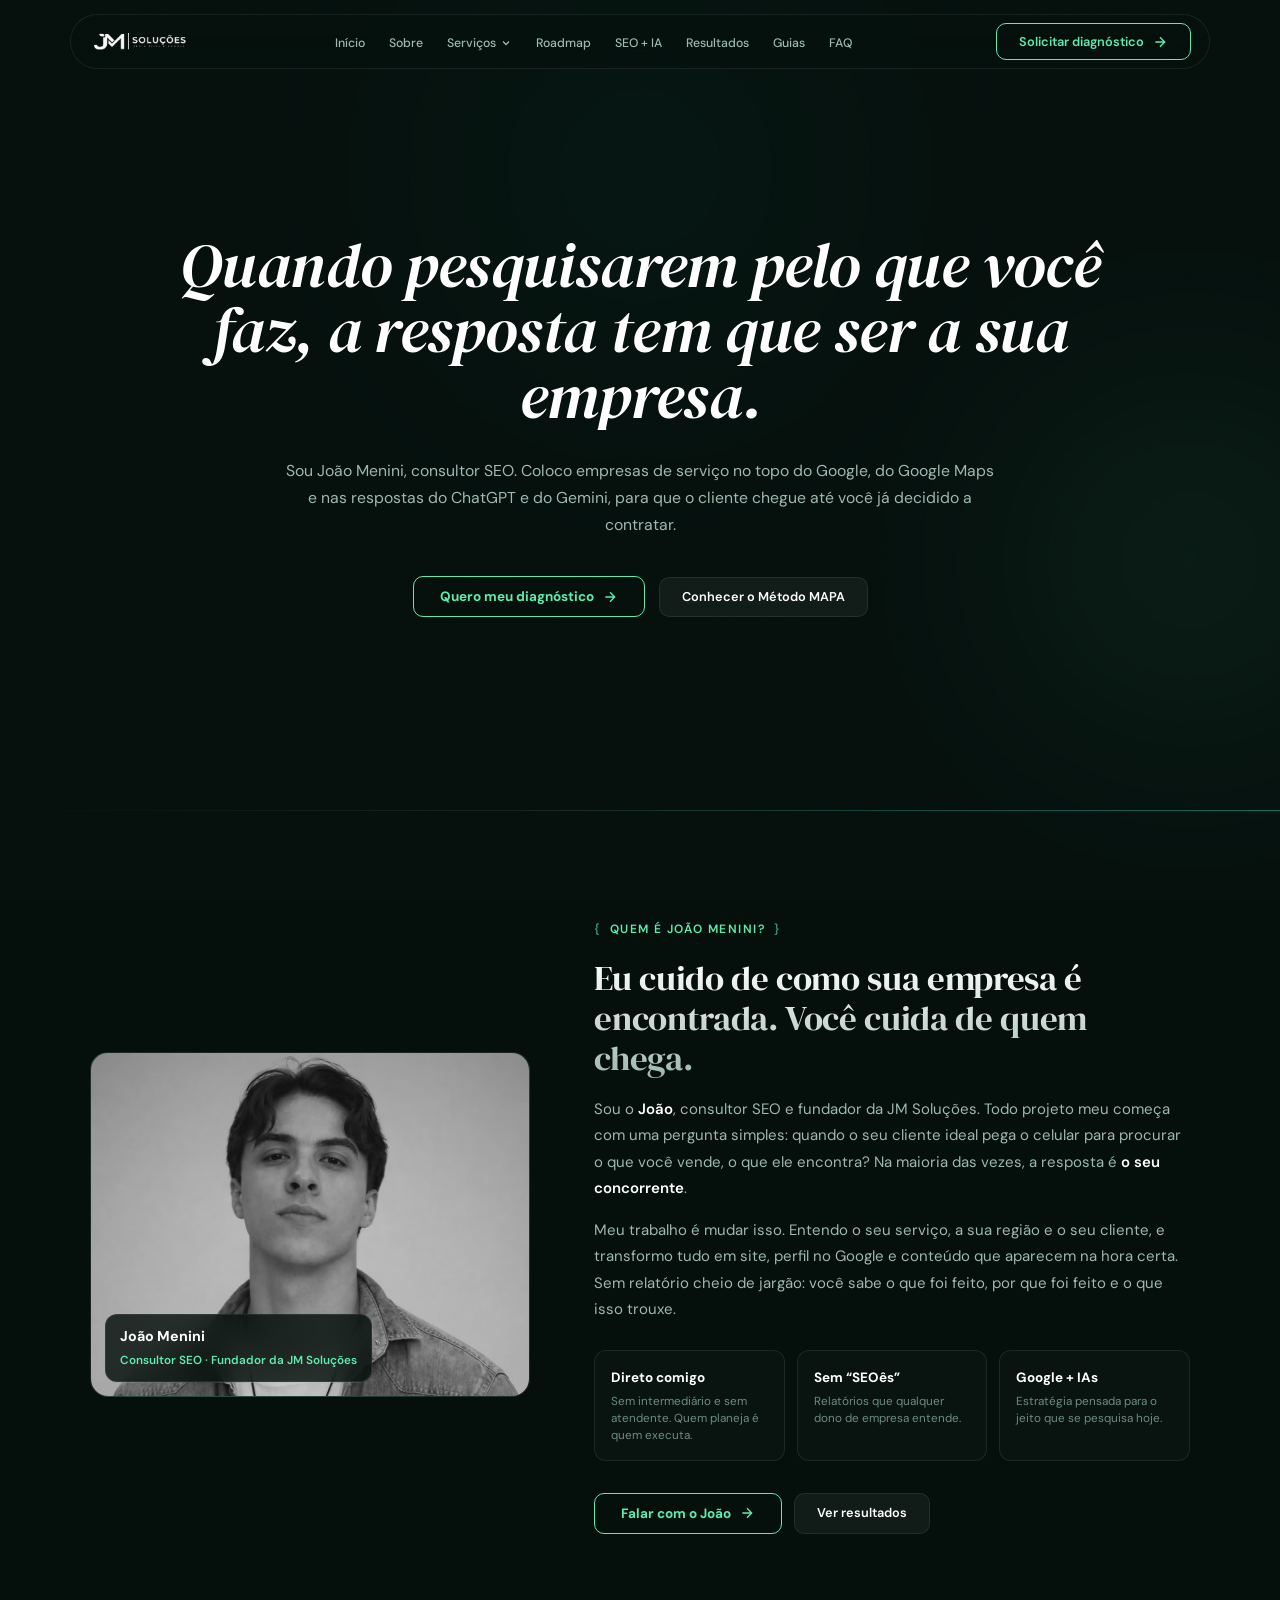
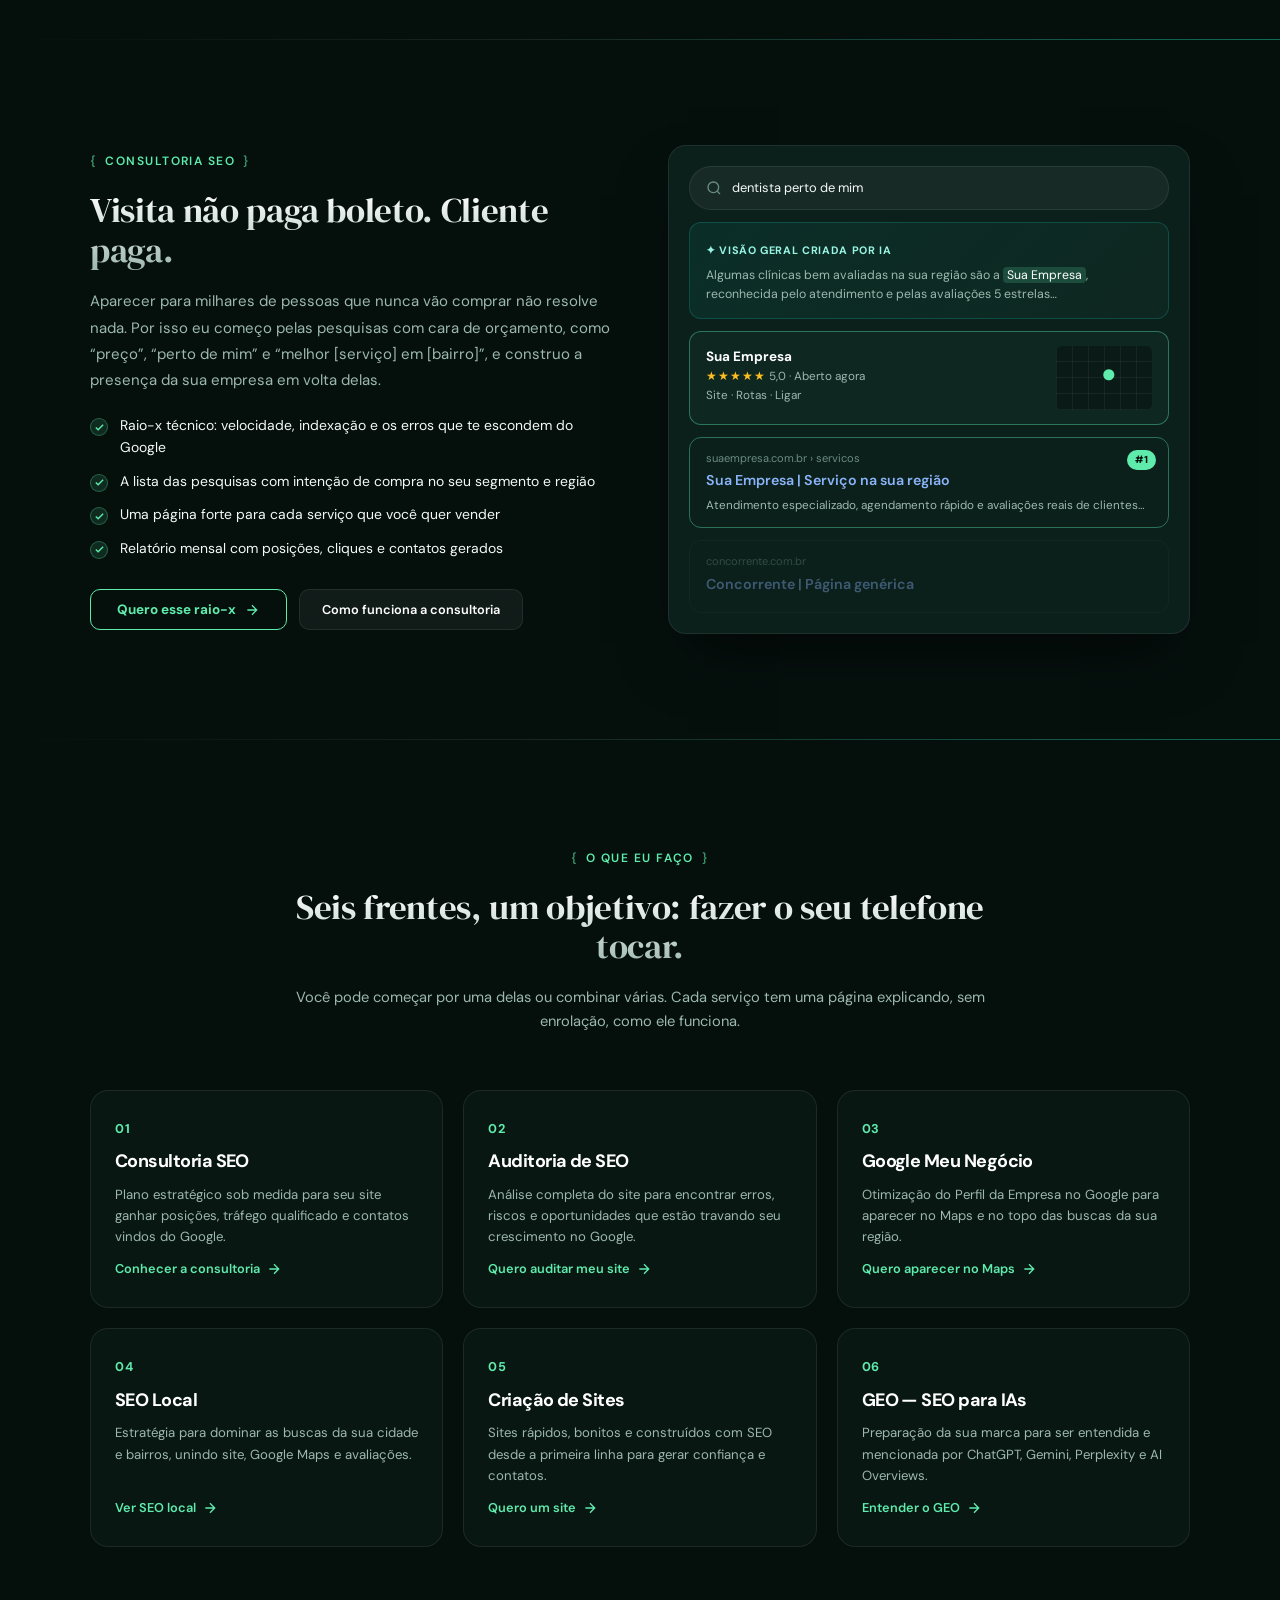
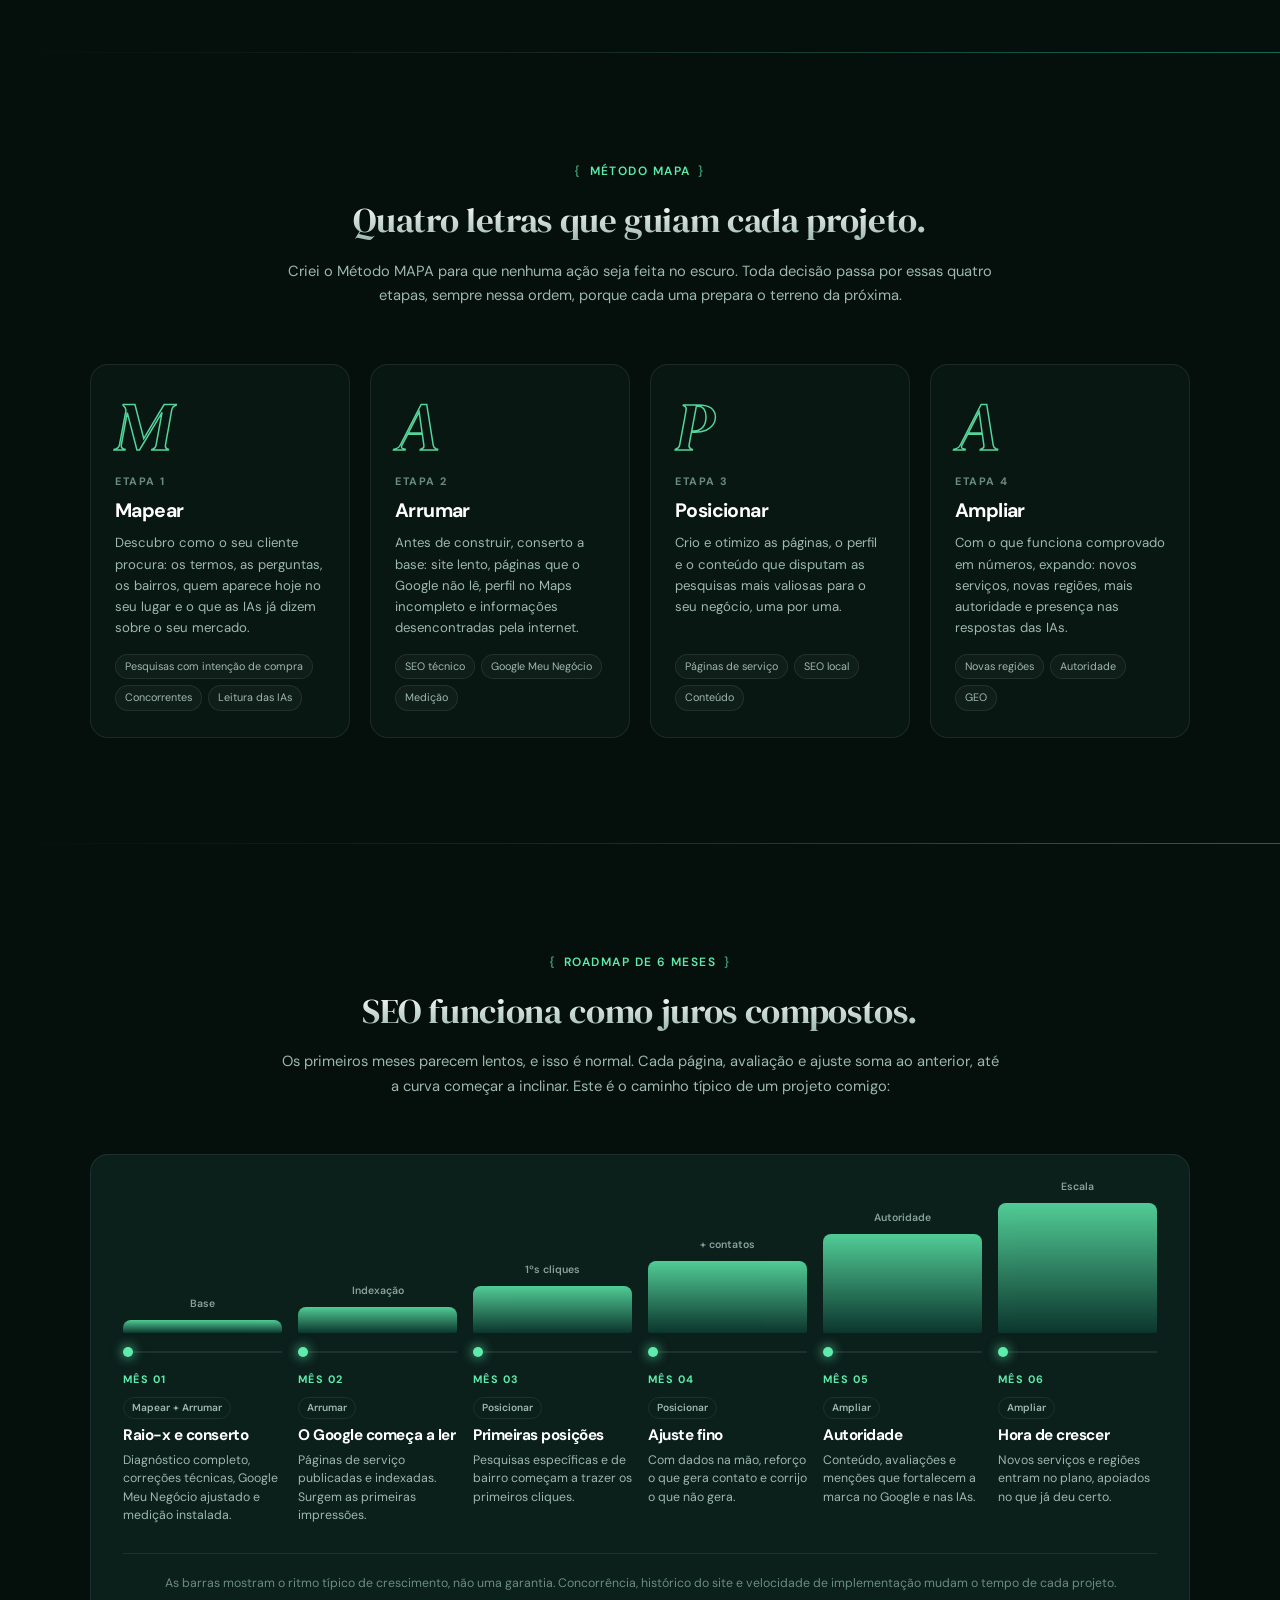
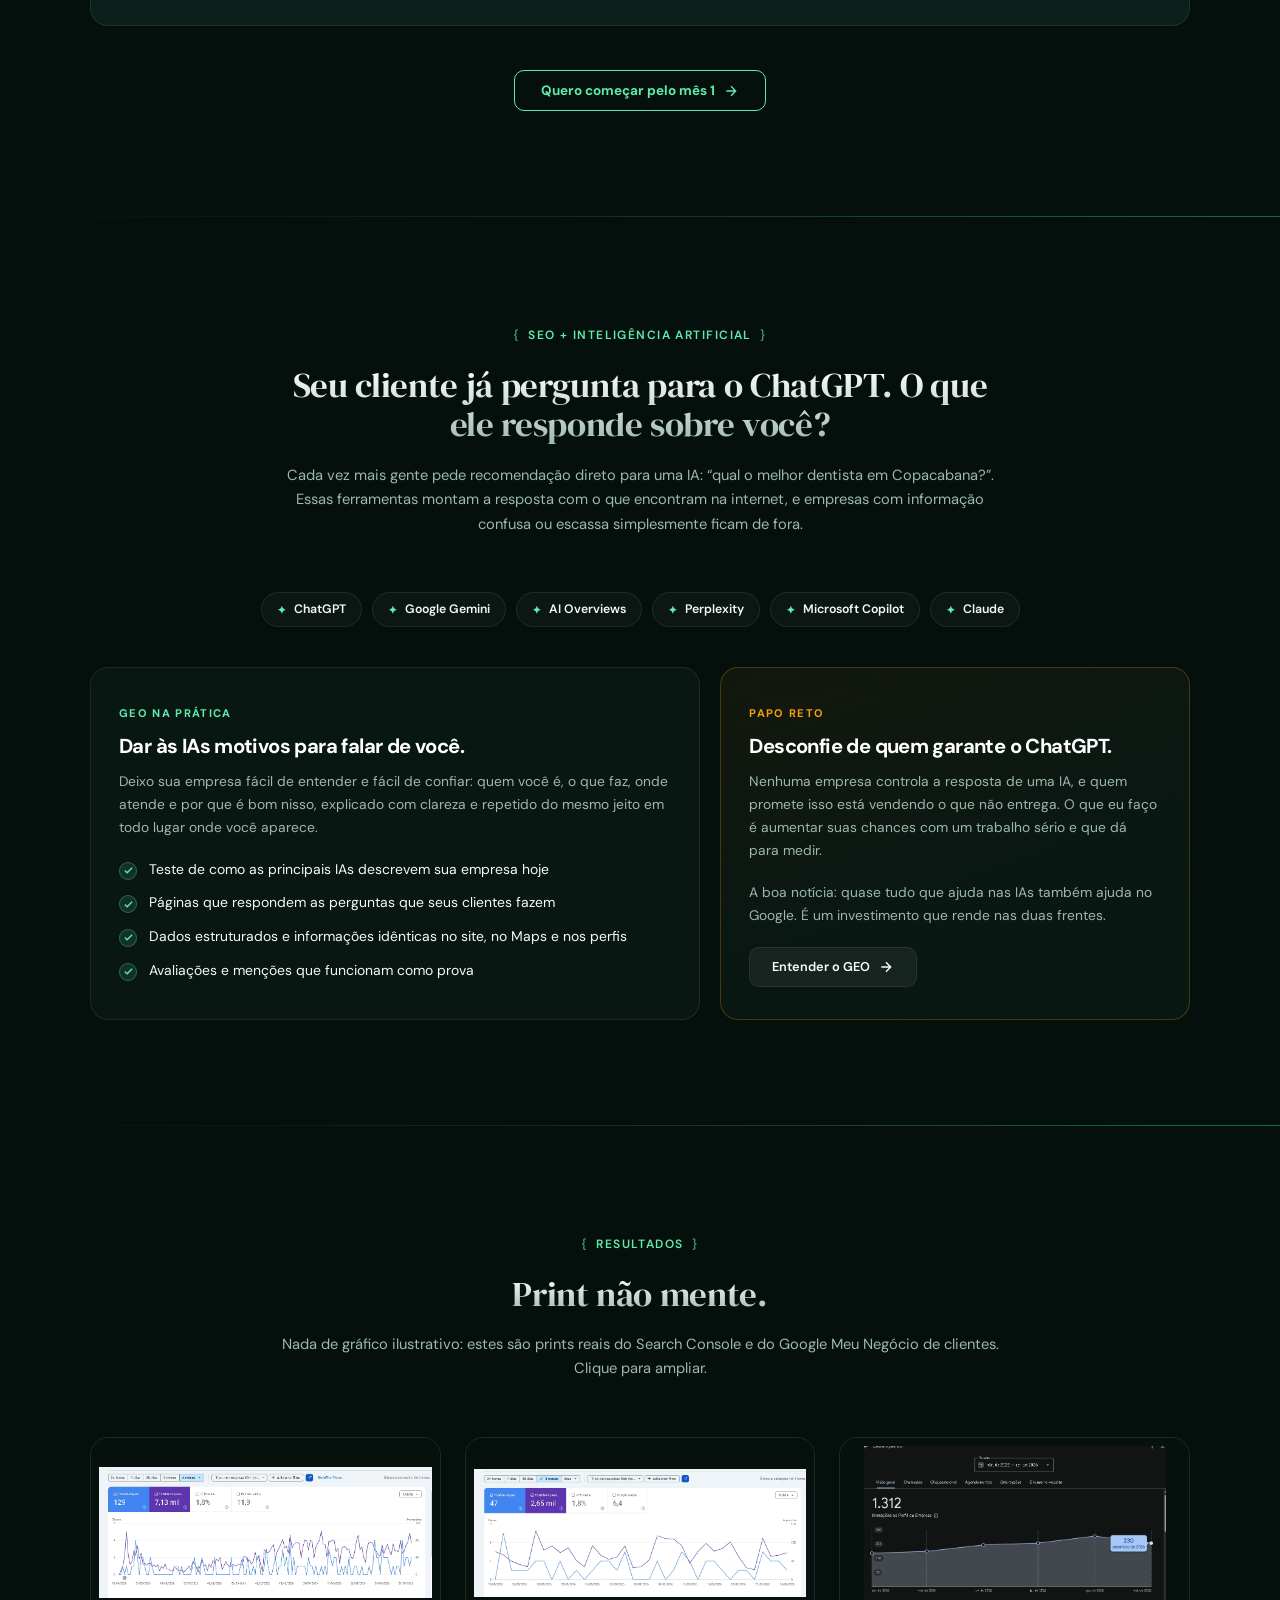
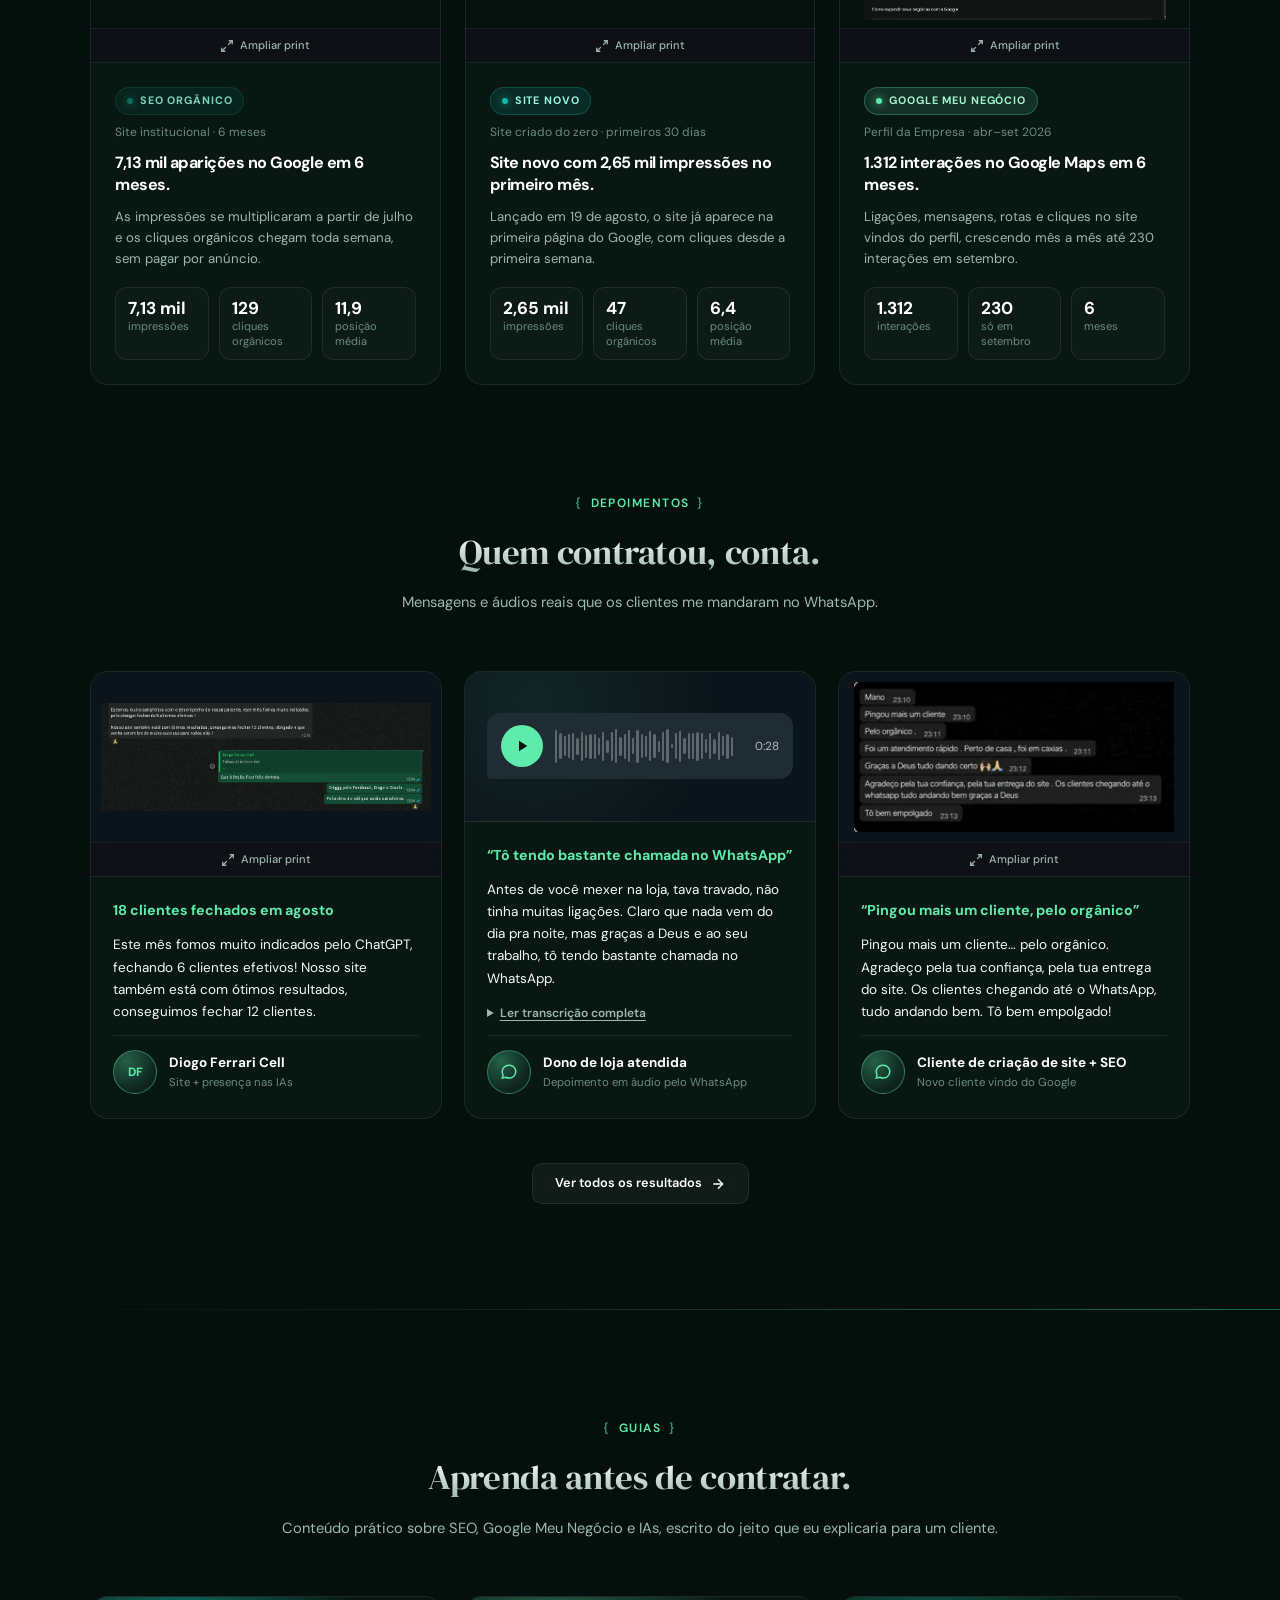
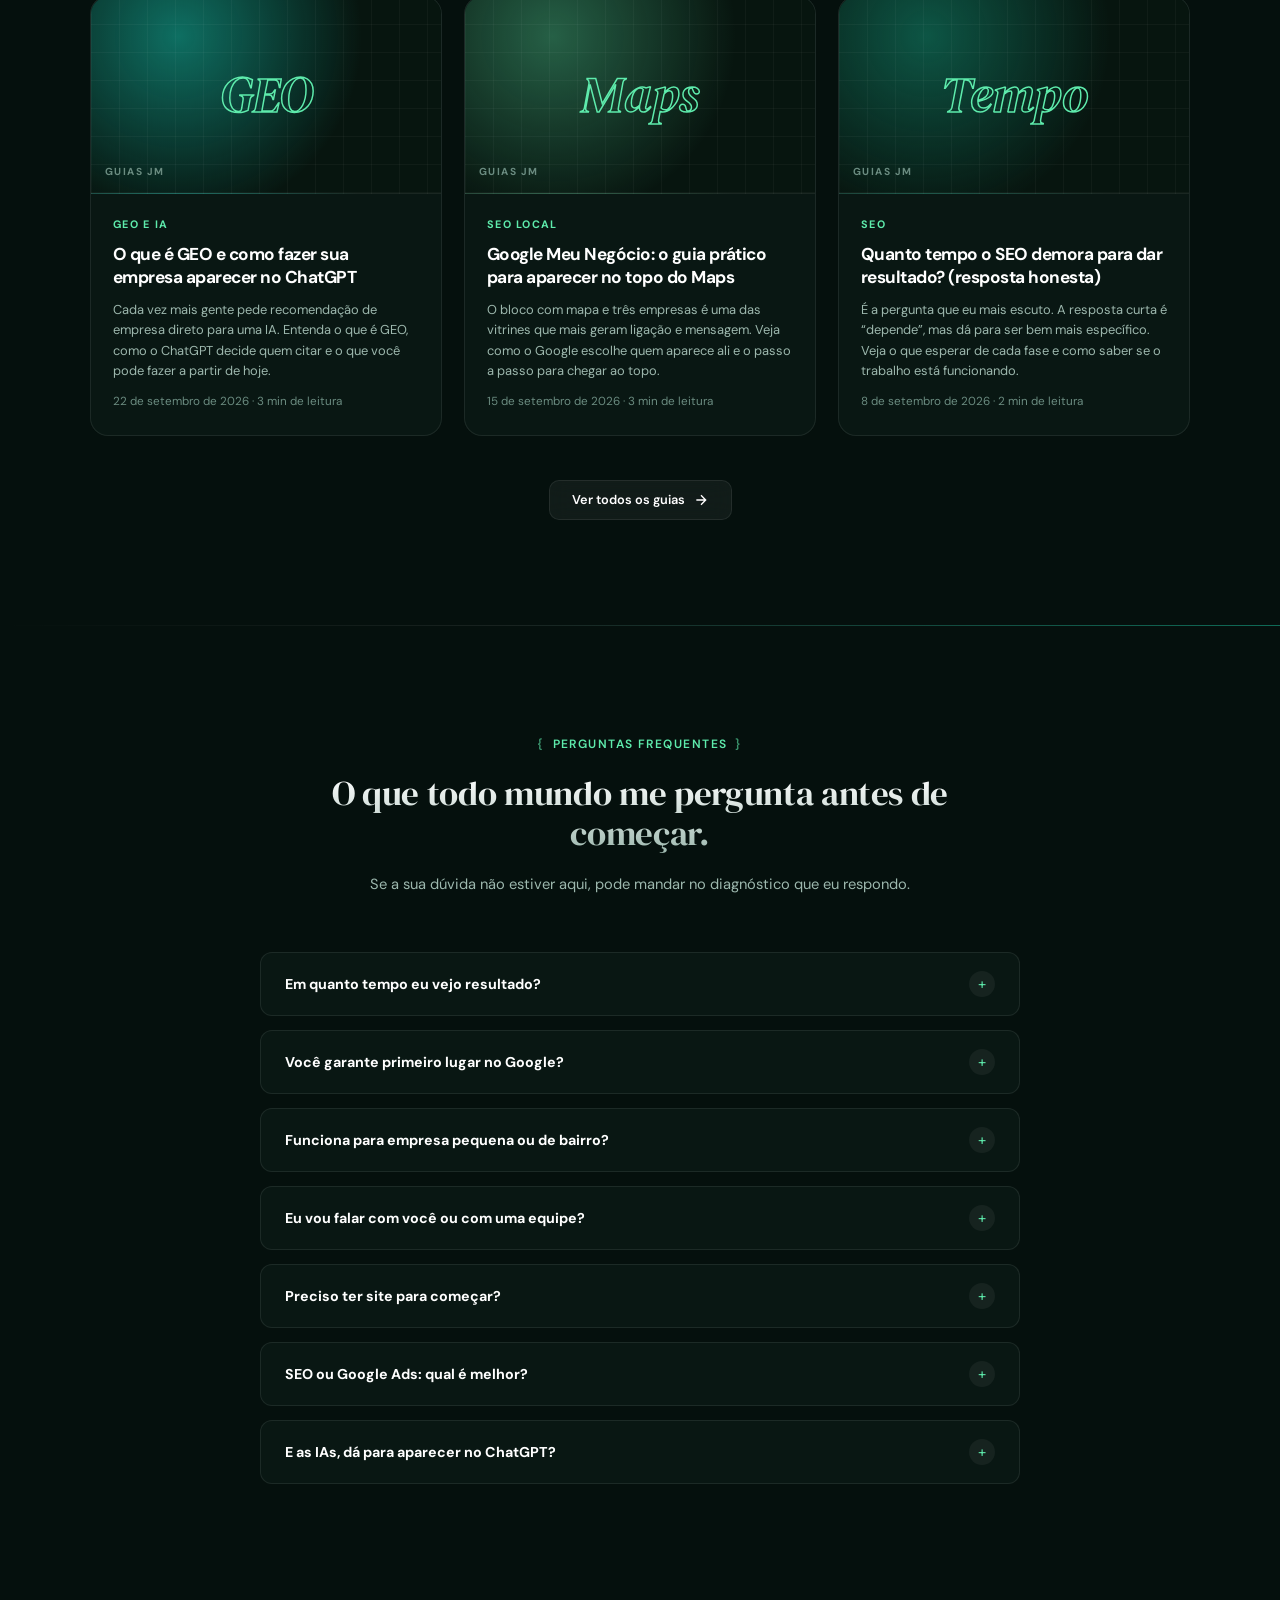
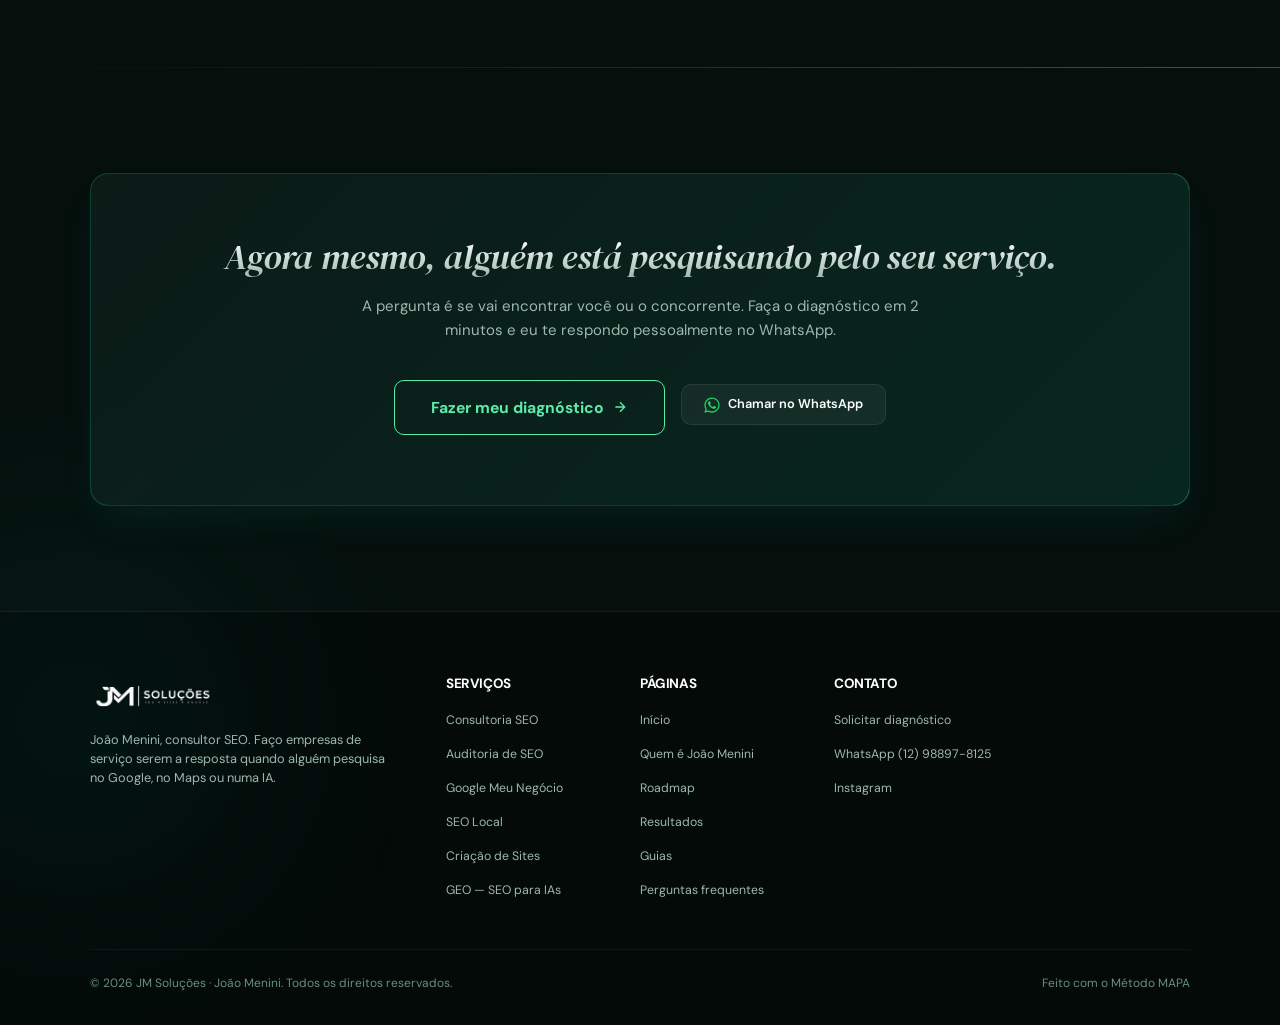
==== commit 84586107: "Add sitemap, robots.txt, canonicals and contextual WhatsApp links - sitemap.xml (12 URLs) and robots" ====
--- a/index.html
+++ b/index.html
@@ -11,6 +11,8 @@
   <meta property="og:description" content="João Menini, consultor SEO. Coloco empresas de serviço no topo do Google, do Google Maps e nas respostas das IAs, com o Método MAPA e acompanhamento direto.">
   <meta property="og:type" content="website">
   <meta property="og:locale" content="pt_BR">
+  <meta property="og:url" content="https://jmdev17.github.io/meusite/">
+  <link rel="canonical" href="https://jmdev17.github.io/meusite/">
 
   <!-- Favicon & Stylesheet -->
   <link rel="icon" type="image/avif" href="images/favicon.avif">
@@ -19,7 +21,7 @@
   <script type="application/ld+json">{"@context": "https://schema.org", "@type": "ProfessionalService", "name": "JM Soluções", "description": "Consultoria SEO, SEO local, Google Meu Negócio, criação de sites e GEO para empresas de serviço.", "founder": {"@type": "Person", "name": "João Menini", "jobTitle": "Consultor SEO"}, "areaServed": "BR", "makesOffer": [{"@type": "Offer", "itemOffered": {"@type": "Service", "name": "Consultoria SEO"}}, {"@type": "Offer", "itemOffered": {"@type": "Service", "name": "Auditoria de SEO"}}, {"@type": "Offer", "itemOffered": {"@type": "Service", "name": "Google Meu Negócio"}}, {"@type": "Offer", "itemOffered": {"@type": "Service", "name": "SEO Local"}}, {"@type": "Offer", "itemOffered": {"@type": "Service", "name": "Criação de Sites"}}, {"@type": "Offer", "itemOffered": {"@type": "Service", "name": "GEO — SEO para IAs"}}]}</script>
   <script type="application/ld+json">{"@context": "https://schema.org", "@type": "FAQPage", "mainEntity": [{"@type": "Question", "name": "Em quanto tempo eu vejo resultado?", "acceptedAnswer": {"@type": "Answer", "text": "Os primeiros sinais (páginas indexadas, impressões subindo) costumam aparecer entre o 2º e o 3º mês. Contato chegando de forma constante é coisa de médio prazo. Eu te mostro a evolução todo mês para você não ficar no escuro enquanto isso."}}, {"@type": "Question", "name": "Você garante primeiro lugar no Google?", "acceptedAnswer": {"@type": "Answer", "text": "Não, e desconfie de quem garante. Ninguém controla o algoritmo. O que eu garanto é método, execução caprichada e transparência sobre o que está funcionando e o que não está."}}, {"@type": "Question", "name": "Funciona para empresa pequena ou de bairro?", "acceptedAnswer": {"@type": "Answer", "text": "Funciona muito bem. Negócio local costuma disputar pesquisas com menos concorrência, e o Google Maps é uma das vitrines que mais geram ligação e mensagem."}}, {"@type": "Question", "name": "Eu vou falar com você ou com uma equipe?", "acceptedAnswer": {"@type": "Answer", "text": "Comigo. Do diagnóstico ao relatório mensal, você tem um único responsável que conhece o seu negócio."}}, {"@type": "Question", "name": "Preciso ter site para começar?", "acceptedAnswer": {"@type": "Answer", "text": "Não. Dá para começar pelo Google Meu Negócio e, quando fizer sentido, criar um site que já nasce pronto para SEO."}}, {"@type": "Question", "name": "SEO ou Google Ads: qual é melhor?", "acceptedAnswer": {"@type": "Answer", "text": "São coisas diferentes. O Ads é aluguel: parou de pagar, sumiu. O SEO é imóvel próprio: demora mais para construir, mas continua trazendo cliente sem custo por clique. Muitas empresas usam os dois."}}, {"@type": "Question", "name": "E as IAs, dá para aparecer no ChatGPT?", "acceptedAnswer": {"@type": "Answer", "text": "Dá para aumentar muito as chances, mas ninguém pode garantir. O trabalho de GEO deixa sua empresa clara e confiável para as IAs, e quase tudo que ajuda nelas também ajuda no Google."}}, {"@type": "Question", "name": "Como funciona o diagnóstico?", "acceptedAnswer": {"@type": "Answer", "text": "Você responde 4 passos rápidos, as respostas chegam no meu WhatsApp e eu te respondo pessoalmente, já com uma leitura inicial do seu cenário. Sem compromisso."}}]}</script>
 </head>
-<body>
+<body data-origin="pela página inicial" data-service="">
 
   <!-- Background Ambient Glow Spotlights -->
   <div class="ambient-glow-container">
@@ -777,6 +779,7 @@
             Fazer meu diagnóstico
             <svg width="16" height="16" viewBox="0 0 24 24" fill="none" stroke="currentColor" stroke-width="2" aria-hidden="true"><path d="M5 12h14M12 5l7 7-7 7"/></svg>
           </button>
+          <a href="https://wa.me/5512988978125" class="btn btn-secondary btn-wa cta-wa" data-wa target="_blank" rel="noopener"><svg width="16" height="16" viewBox="0 0 24 24" fill="currentColor" aria-hidden="true"><path d="M17.47 14.38c-.3-.15-1.76-.87-2.03-.97-.27-.1-.47-.15-.67.15-.2.3-.77.97-.94 1.17-.17.2-.35.22-.64.07-.3-.15-1.26-.46-2.4-1.48-.89-.79-1.49-1.77-1.66-2.07-.17-.3-.02-.46.13-.61.13-.13.3-.35.45-.52.15-.17.2-.3.3-.5.1-.2.05-.37-.02-.52-.08-.15-.67-1.61-.92-2.2-.24-.58-.49-.5-.67-.51h-.57c-.2 0-.52.07-.79.37-.27.3-1.04 1.02-1.04 2.48s1.07 2.88 1.21 3.08c.15.2 2.1 3.2 5.08 4.49.71.31 1.26.49 1.69.63.71.23 1.36.2 1.87.12.57-.08 1.76-.72 2.01-1.41.25-.7.25-1.29.17-1.41-.07-.12-.27-.2-.57-.35zM12.04 21.5h-.01a9.45 9.45 0 0 1-4.82-1.32l-.35-.2-3.58.94.96-3.49-.23-.36a9.43 9.43 0 0 1-1.45-5.03c0-5.22 4.25-9.47 9.48-9.47 2.53 0 4.91.99 6.7 2.78a9.41 9.41 0 0 1 2.77 6.7c0 5.23-4.25 9.45-9.47 9.45zm8.06-17.52A11.32 11.32 0 0 0 12.04.65C5.76.65.64 5.76.64 12.04c0 2.01.52 3.97 1.52 5.7L.54 23.65l6.05-1.59a11.37 11.37 0 0 0 5.44 1.39h.01c6.28 0 11.39-5.11 11.39-11.39 0-3.04-1.18-5.9-3.33-8.05z"/></svg> Chamar no WhatsApp</a>
         </div>
       </div>
     </section>
@@ -823,7 +826,7 @@
           <h4>CONTATO</h4>
           <ul>
             <li><a href="#" class="open-modal-btn">Solicitar diagnóstico</a></li>
-            <li><a href="https://wa.me/5500000000000" target="_blank" rel="noopener">WhatsApp</a></li>
+            <li><a href="https://wa.me/5512988978125" data-wa target="_blank" rel="noopener">WhatsApp (12) 98897-8125</a></li>
             <li><a href="https://instagram.com" target="_blank" rel="noopener">Instagram</a></li>
           </ul>
         </div>
@@ -935,6 +938,7 @@
           <button type="submit" class="btn btn-cyan" id="diagSubmit" hidden>Enviar diagnóstico <svg width="16" height="16" viewBox="0 0 24 24" fill="none" stroke="currentColor" stroke-width="2" aria-hidden="true"><path d="M5 12h14M12 5l7 7-7 7"/></svg></button>
         </div>
         <p class="diag-privacy">Quem responde é o próprio João Menini.</p>
+        <p class="diag-alt">Prefere ir direto? <a href="https://wa.me/5512988978125" data-wa target="_blank" rel="noopener">Chamar no WhatsApp</a></p>
       </form>
 
       <div class="diag-success" id="diagSuccess" role="status">
--- a/styles.css
+++ b/styles.css
@@ -4193,3 +4193,25 @@
 .project-card:hover .project-link svg {
   transform: translate(2px, -2px);
 }
+
+/* WhatsApp buttons */
+.btn-wa svg {
+  color: #25d366;
+  flex-shrink: 0;
+}
+
+.cta-final-box .btn {
+  margin: 6px;
+}
+
+.diag-alt {
+  margin-top: 8px;
+  font-size: 0.8rem;
+  color: var(--text-muted);
+  text-align: center;
+}
+
+.diag-alt a {
+  color: var(--accent-cyan);
+  font-weight: 600;
+}
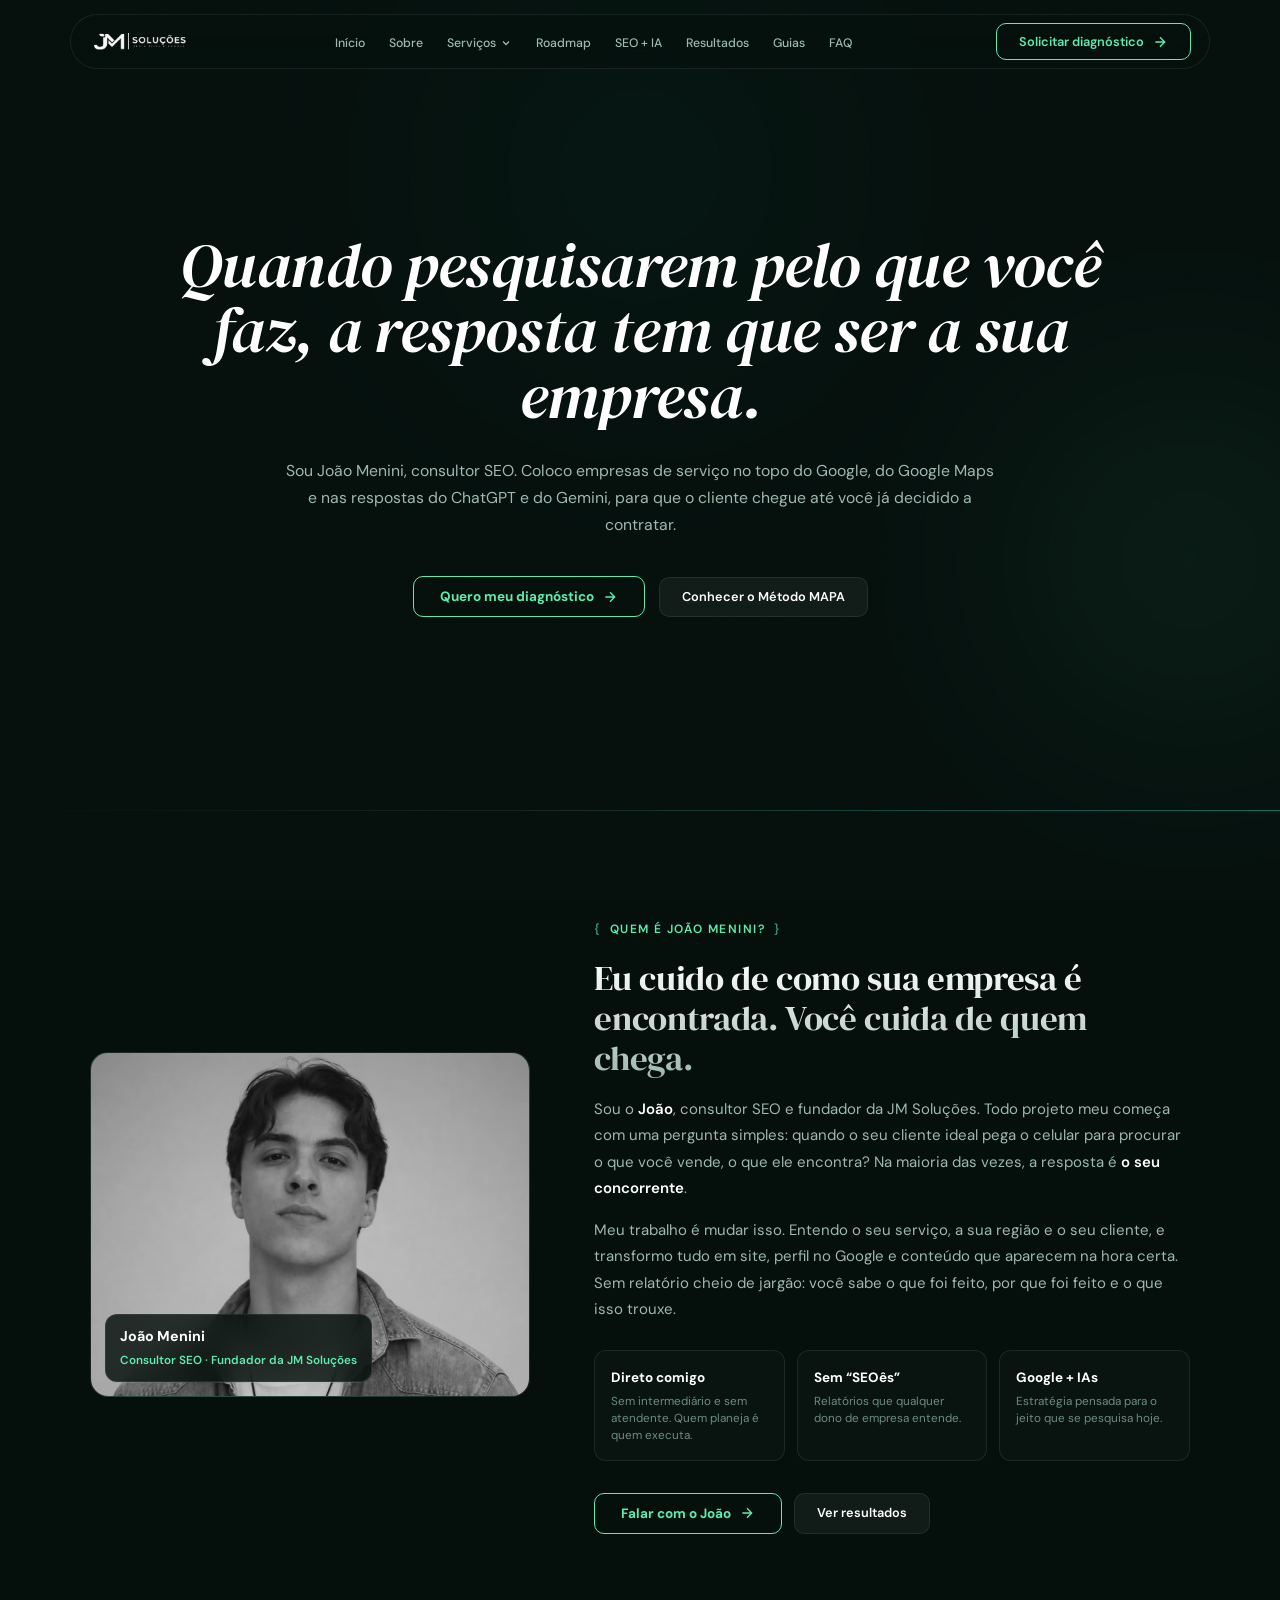
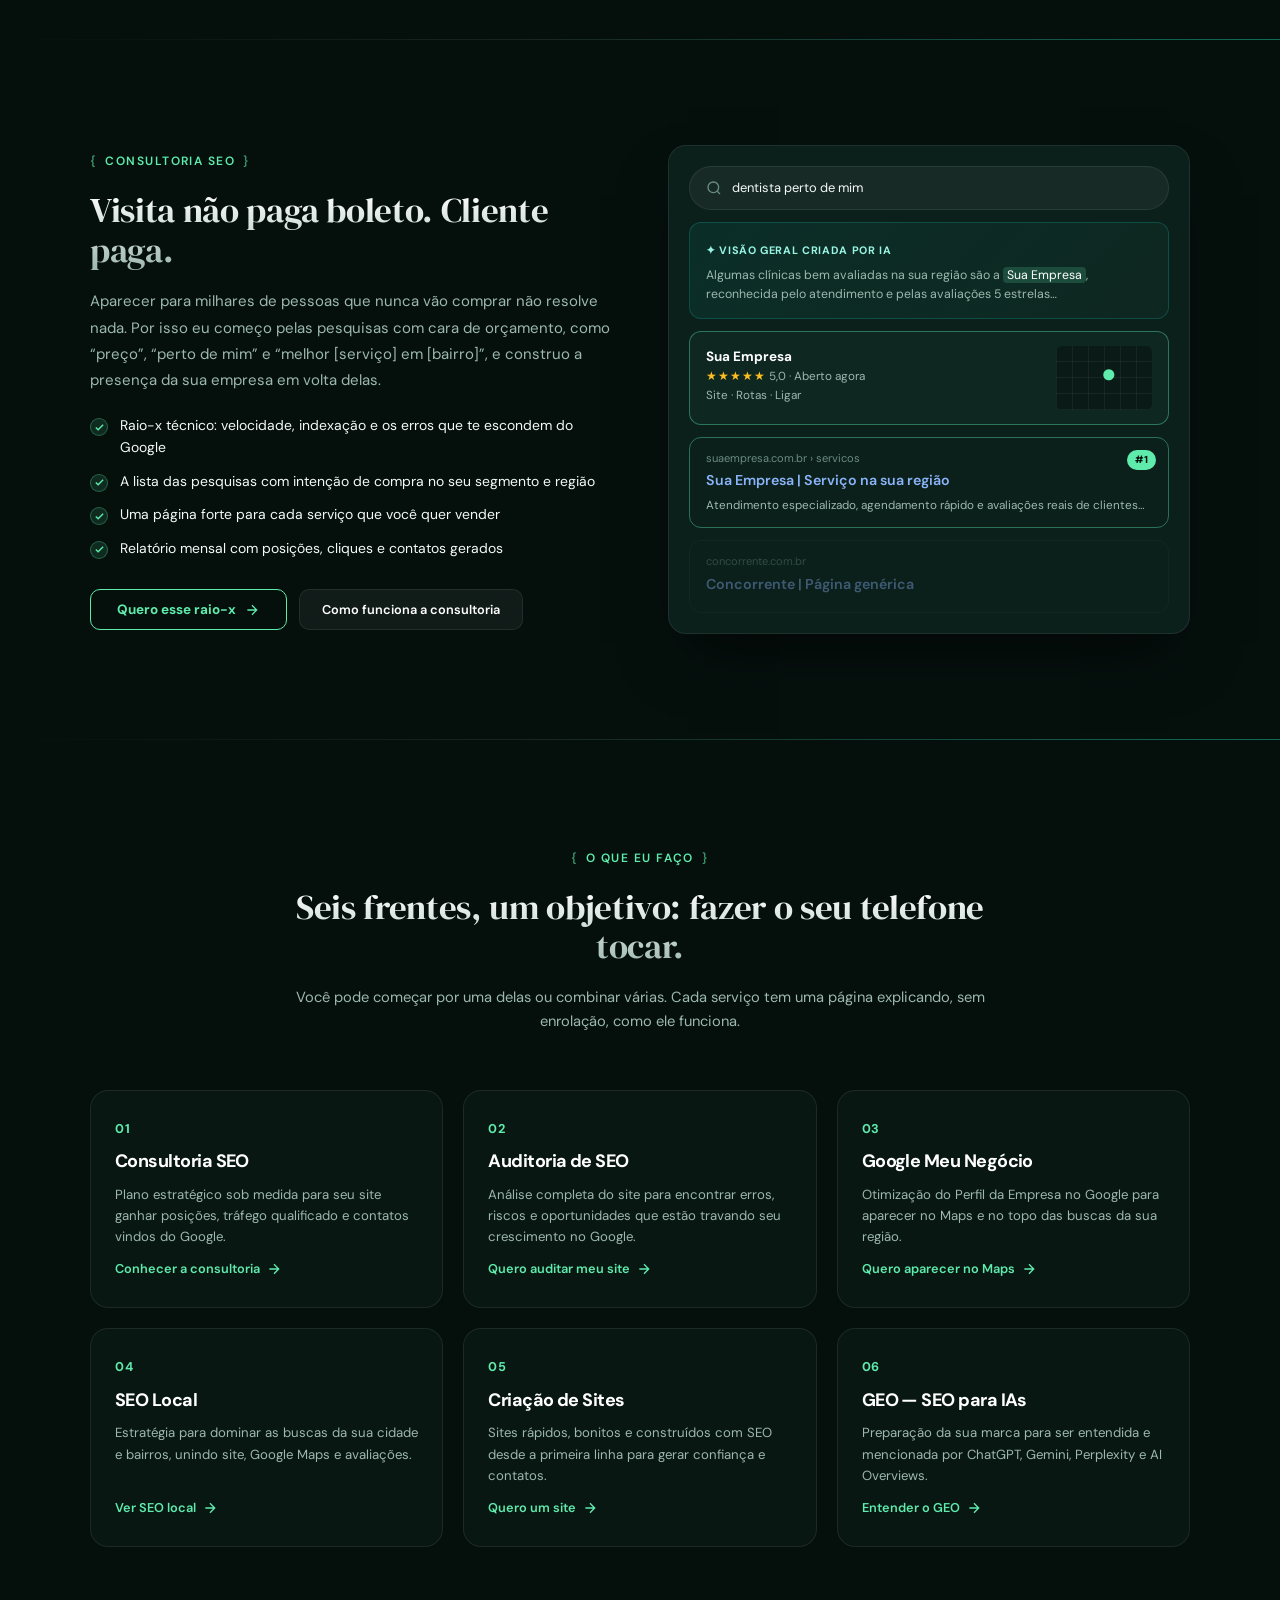
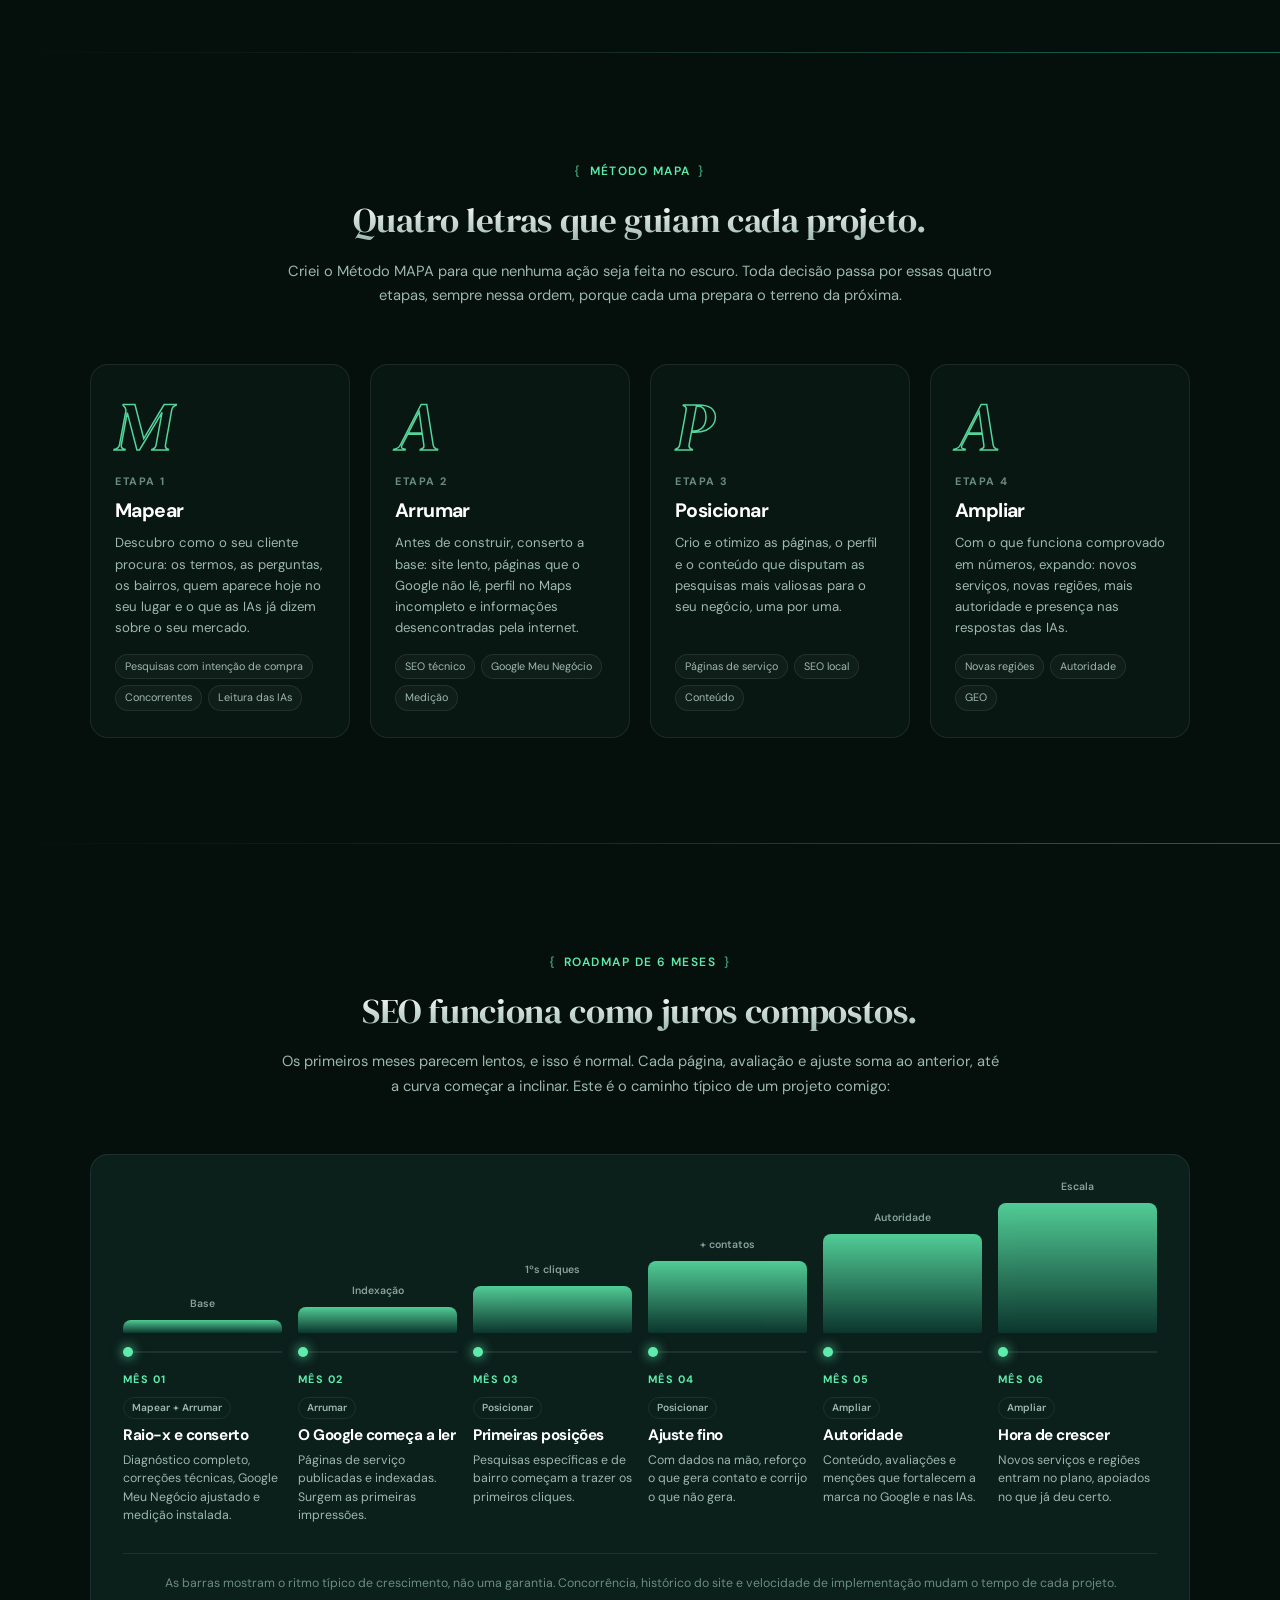
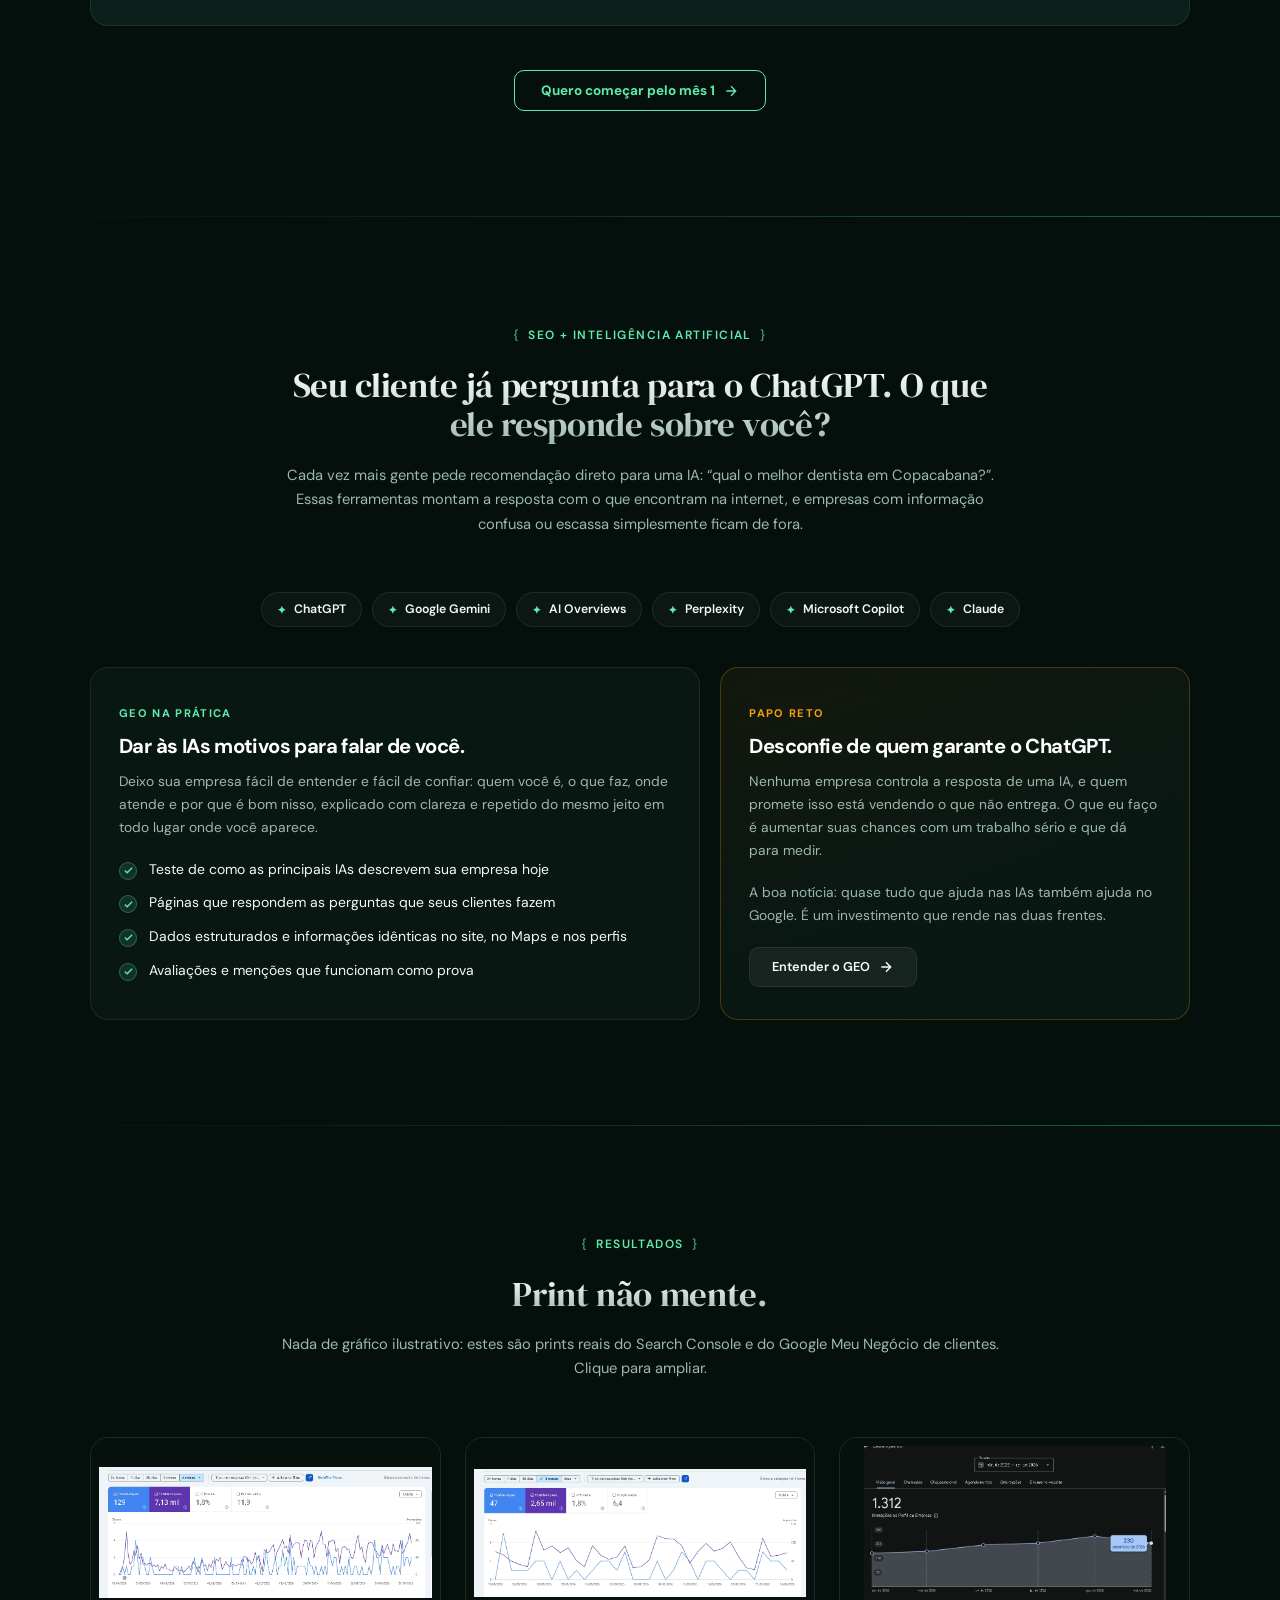
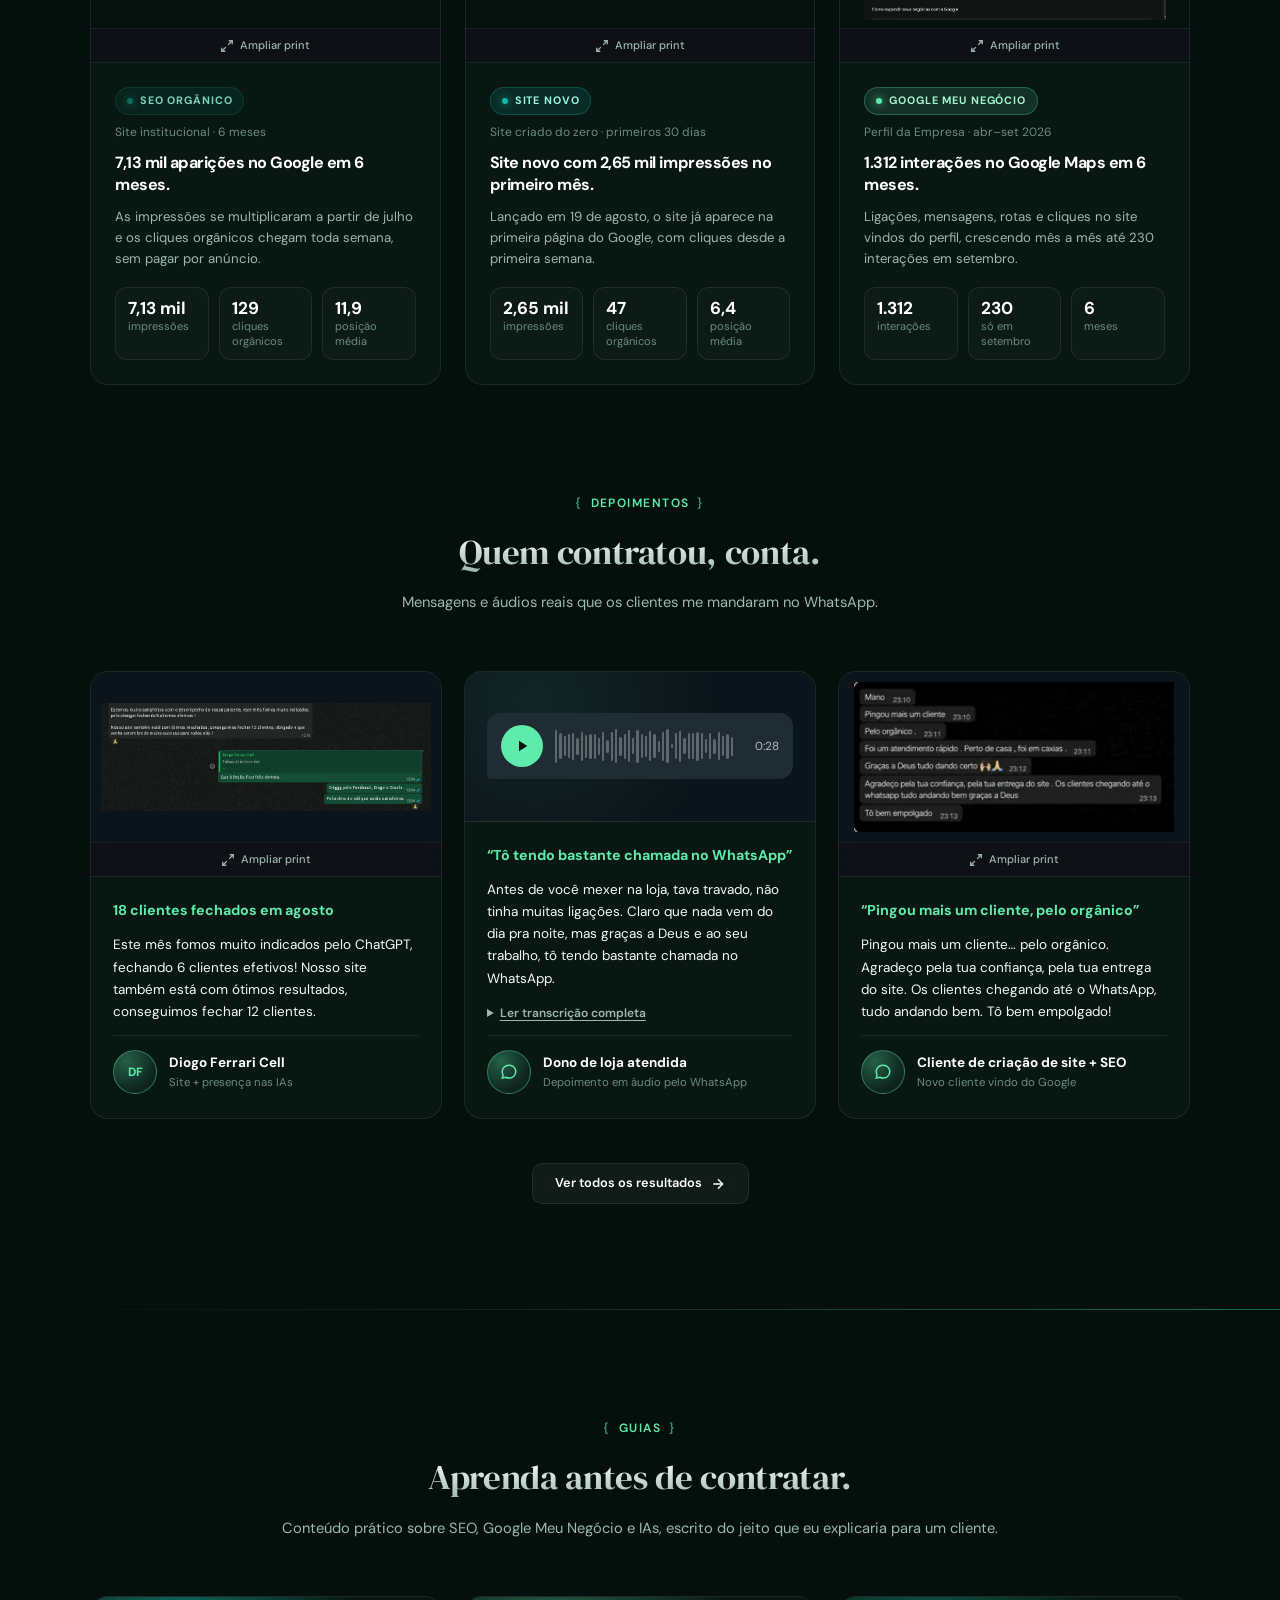
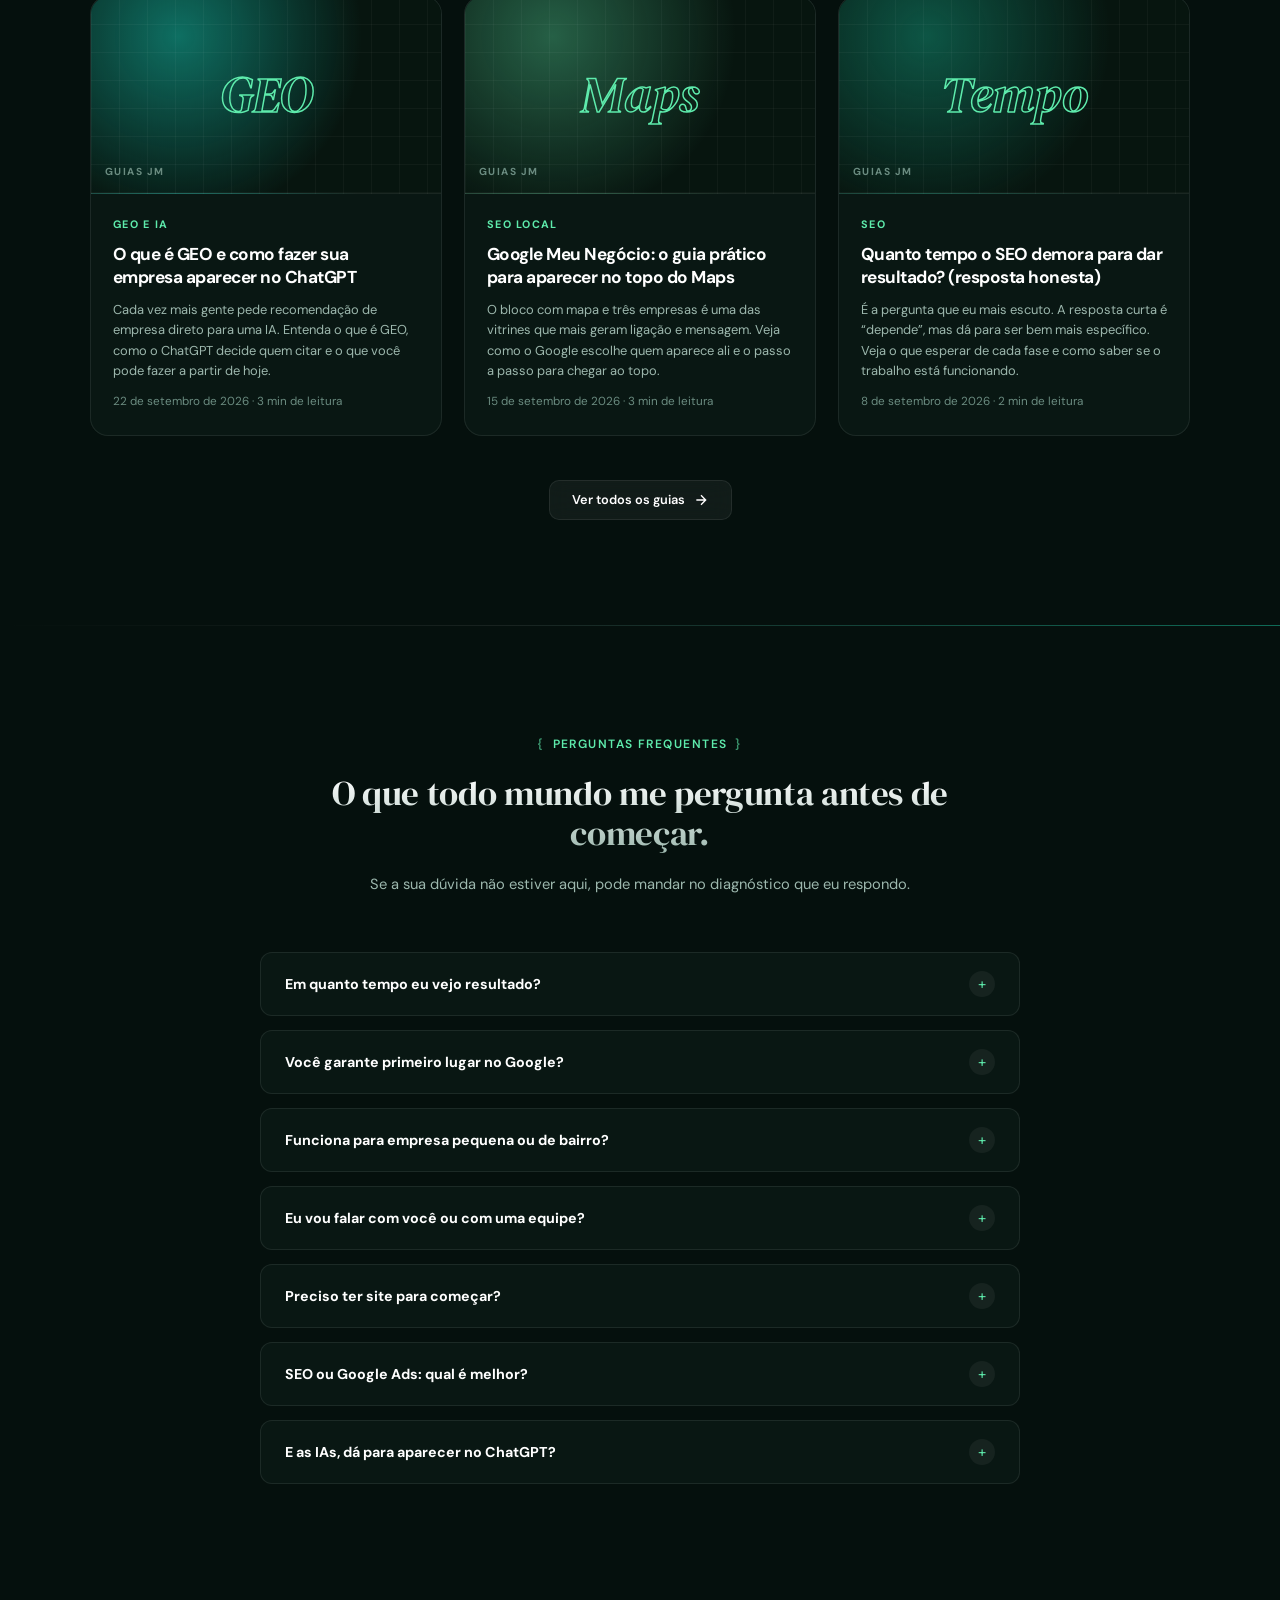
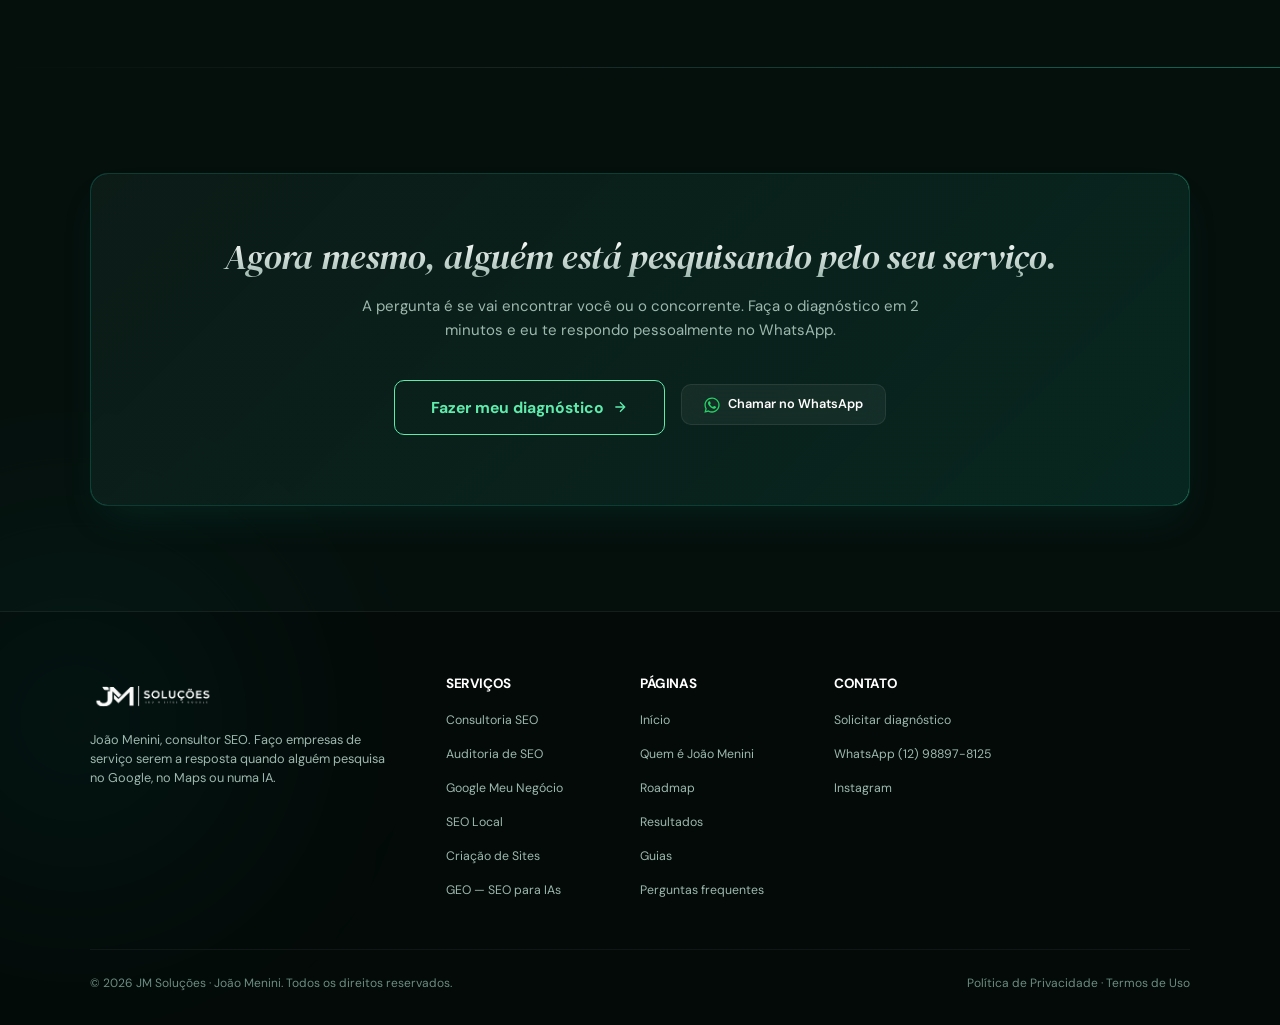
==== commit b15a74c9: "Add 404 page, privacy policy and terms of use - 404.html with absolute asset URLs so it renders at a" ====
--- a/index.html
+++ b/index.html
@@ -834,7 +834,7 @@
 
       <div class="footer-bottom">
         <div>© 2026 JM Soluções · João Menini. Todos os direitos reservados.</div>
-        <div>Feito com o Método MAPA</div>
+        <div class="footer-legal"><a href="politica-de-privacidade.html">Política de Privacidade</a> · <a href="termos-de-uso.html">Termos de Uso</a></div>
       </div>
     </div>
   </footer>
@@ -878,16 +878,17 @@
         </fieldset>
 
         <fieldset class="diag-step">
-          <legend>O que você quer resolver?</legend>
-          <p class="diag-hint">Não precisa ter certeza. Na dúvida, escolha “Ainda não sei”.</p>
+          <legend>Como está a sua empresa hoje?</legend>
+          <p class="diag-hint">Não precisa saber qual serviço contratar. Descobrir isso é o meu trabalho.</p>
           <div class="form-group">
-            <label for="diagService">Serviço de interesse</label>
-            <select id="diagService" name="servico" class="form-control" required><option value="" disabled selected>Selecione uma opção</option><option value="Consultoria SEO">Consultoria SEO</option><option value="Auditoria de SEO">Auditoria de SEO</option><option value="Google Meu Negócio">Google Meu Negócio</option><option value="SEO Local">SEO Local</option><option value="Criação de Sites">Criação de Sites</option><option value="GEO (SEO para IAs)">GEO (SEO para IAs)</option><option value="Ainda não sei">Ainda não sei</option></select>
+            <span class="diag-label">Como os clientes chegam até você hoje? <small>(pode marcar mais de uma)</small></span>
+            <div class="diag-chips" data-require-one data-require-msg="Marque pelo menos uma opção."><label class="diag-chip"><input type="checkbox" name="canais" value="Indicação"><span>Indicação</span></label><label class="diag-chip"><input type="checkbox" name="canais" value="Instagram / redes sociais"><span>Instagram / redes sociais</span></label><label class="diag-chip"><input type="checkbox" name="canais" value="Pesquisa no Google"><span>Pesquisa no Google</span></label><label class="diag-chip"><input type="checkbox" name="canais" value="Google Maps"><span>Google Maps</span></label><label class="diag-chip"><input type="checkbox" name="canais" value="Anúncios pagos"><span>Anúncios pagos</span></label><label class="diag-chip"><input type="checkbox" name="canais" value="Ainda não chegam de forma constante"><span>Ainda não chegam de forma constante</span></label></div>
           </div>
           <div class="form-group">
-            <label for="diagObjetivo">Principal objetivo</label>
-            <select id="diagObjetivo" name="objetivo" class="form-control" required><option value="" disabled selected>Selecione uma opção</option><option value="Gerar mais contatos e clientes">Gerar mais contatos e clientes</option><option value="Aparecer no Google">Aparecer no Google</option><option value="Aparecer no Google Maps">Aparecer no Google Maps</option><option value="Ser recomendado pelas IAs">Ser recomendado pelas IAs</option><option value="Melhorar o site atual">Melhorar o site atual</option><option value="Criar um site novo">Criar um site novo</option></select>
-          </div>
+            <span class="diag-label">O que mais te incomoda hoje?</span>
+            <div class="diag-options"><label class="diag-option"><input type="radio" name="desafio" value="Quase ninguém me encontra no Google" required><span><strong>Quase ninguém me encontra no Google</strong><small>Quem pesquisa pelo meu serviço encontra o concorrente.</small></span></label><label class="diag-option"><input type="radio" name="desafio" value="Apareço, mas pouca gente entra em contato" required><span><strong>Apareço, mas pouca gente entra em contato</strong><small>Tenho visitas ou visualizações, mas poucos pedidos.</small></span></label><label class="diag-option"><input type="radio" name="desafio" value="Não tenho site ou meu site está desatualizado" required><span><strong>Não tenho site ou meu site está desatualizado</strong><small>Preciso de uma presença que passe confiança.</small></span></label><label class="diag-option"><input type="radio" name="desafio" value="Dependo demais de indicação ou de anúncios" required><span><strong>Dependo demais de indicação ou de anúncios</strong><small>Quero um canal que traga clientes todo mês.</small></span></label><label class="diag-option"><input type="radio" name="desafio" value="Não sei ao certo, quero uma análise" required><span><strong>Não sei ao certo, quero uma análise</strong><small>Quero entender onde estão as oportunidades.</small></span></label></div>
+          </div>
+          <input type="hidden" name="servico" id="diagService">
         </fieldset>
 
         <fieldset class="diag-step">
@@ -915,7 +916,7 @@
 
         <fieldset class="diag-step">
           <legend>Para onde eu te respondo?</legend>
-          <p class="diag-hint">Uso seus dados só para responder você. Nada de lista de e-mail.</p>
+          <p class="diag-hint">Uso seus dados só para responder você. Nada de lista de e-mail. <a href="politica-de-privacidade.html" target="_blank" rel="noopener">Ver política de privacidade</a></p>
           <div class="form-group">
             <label for="diagNome">Seu nome</label>
             <input type="text" id="diagNome" name="nome" class="form-control" placeholder="Ex: Rodrigo Silva" required autocomplete="name">
--- a/styles.css
+++ b/styles.css
@@ -4215,3 +4215,209 @@
   color: var(--accent-cyan);
   font-weight: 600;
 }
+
+/* Diagnosis step 2: selectable chips and option cards */
+.diag-label {
+  display: block;
+  font-size: 0.8rem;
+  font-weight: 600;
+  color: var(--text-main);
+  margin-bottom: 8px;
+}
+
+.diag-label small {
+  color: var(--text-dim);
+  font-weight: 500;
+}
+
+.diag-chips {
+  display: flex;
+  flex-wrap: wrap;
+  gap: 8px;
+}
+
+.diag-chip,
+.diag-option {
+  position: relative;
+  cursor: pointer;
+}
+
+.diag-chip input,
+.diag-option input {
+  position: absolute;
+  opacity: 0;
+  width: 1px;
+  height: 1px;
+}
+
+.diag-chip span {
+  display: inline-block;
+  padding: 7px 13px;
+  border-radius: var(--radius-full);
+  border: 1px solid var(--border-subtle);
+  background: rgba(255, 255, 255, 0.04);
+  color: var(--text-muted);
+  font-size: 0.8rem;
+  transition: var(--transition-fast);
+}
+
+.diag-chip:hover span {
+  border-color: rgba(94, 235, 172, 0.35);
+  color: var(--text-white);
+}
+
+.diag-chip input:checked + span {
+  background: rgba(94, 235, 172, 0.14);
+  border-color: var(--accent-cyan);
+  color: var(--text-white);
+}
+
+.diag-options {
+  display: flex;
+  flex-direction: column;
+  gap: 8px;
+}
+
+.diag-option span {
+  display: block;
+  position: relative;
+  padding: 11px 14px 11px 42px;
+  border-radius: var(--radius-md);
+  border: 1px solid var(--border-subtle);
+  background: rgba(255, 255, 255, 0.03);
+  transition: var(--transition-fast);
+}
+
+.diag-option span::before {
+  content: '';
+  position: absolute;
+  left: 14px;
+  top: 50%;
+  width: 16px;
+  height: 16px;
+  margin-top: -8px;
+  border-radius: 50%;
+  border: 2px solid var(--text-dim);
+  transition: var(--transition-fast);
+}
+
+.diag-option strong {
+  display: block;
+  font-size: 0.86rem;
+  font-weight: 600;
+  color: var(--text-white);
+}
+
+.diag-option small {
+  display: block;
+  margin-top: 1px;
+  font-size: 0.76rem;
+  color: var(--text-dim);
+}
+
+.diag-option:hover span {
+  border-color: rgba(94, 235, 172, 0.35);
+}
+
+.diag-option input:checked + span {
+  border-color: var(--accent-cyan);
+  background: rgba(94, 235, 172, 0.08);
+}
+
+.diag-option input:checked + span::before {
+  border-color: var(--accent-cyan);
+  background: radial-gradient(circle, var(--accent-cyan) 45%, transparent 50%);
+}
+
+.diag-chip input:focus-visible + span,
+.diag-option input:focus-visible + span {
+  outline: 2px solid var(--accent-cyan);
+  outline-offset: 2px;
+}
+
+/* ==========================================================================
+   LEGAL PAGES + 404
+   ========================================================================== */
+.legal-updated {
+  color: var(--text-dim);
+  font-size: 0.85rem;
+}
+
+.legal-article .page-hero {
+  padding-bottom: 30px;
+}
+
+.footer-legal a {
+  color: var(--text-dim);
+  text-decoration: none;
+  transition: var(--transition-fast);
+}
+
+.footer-legal a:hover {
+  color: var(--accent-cyan);
+}
+
+.diag-hint a {
+  color: var(--accent-cyan);
+}
+
+.notfound {
+  min-height: 100vh;
+  padding-top: 120px;
+  padding-bottom: 80px;
+}
+
+.notfound-code {
+  font-family: 'DM Serif Display', serif;
+  font-style: italic;
+  font-size: clamp(7rem, 22vw, 13rem);
+  line-height: 0.9;
+  color: transparent;
+  -webkit-text-stroke: 2px var(--accent-cyan);
+  opacity: 0.85;
+  margin-bottom: 10px;
+}
+
+.notfound .hero-headline {
+  font-size: clamp(2rem, 4.4vw, 3.4rem);
+}
+
+.notfound-links {
+  display: grid;
+  grid-template-columns: repeat(3, 1fr);
+  gap: 16px;
+  max-width: 860px;
+  margin: 56px auto 0;
+  text-align: left;
+}
+
+.glass-card.notfound-link {
+  display: flex;
+  flex-direction: column;
+  gap: 6px;
+  padding: 20px;
+  text-decoration: none;
+  color: inherit;
+}
+
+.notfound-link strong {
+  color: var(--text-white);
+  font-size: 1rem;
+}
+
+.notfound-link span {
+  color: var(--text-muted);
+  font-size: 0.82rem;
+  line-height: 1.5;
+}
+
+.notfound-link .servico-link-cta {
+  color: var(--accent-cyan);
+  margin-top: 4px;
+}
+
+@media (max-width: 700px) {
+  .notfound-links {
+    grid-template-columns: 1fr;
+  }
+}
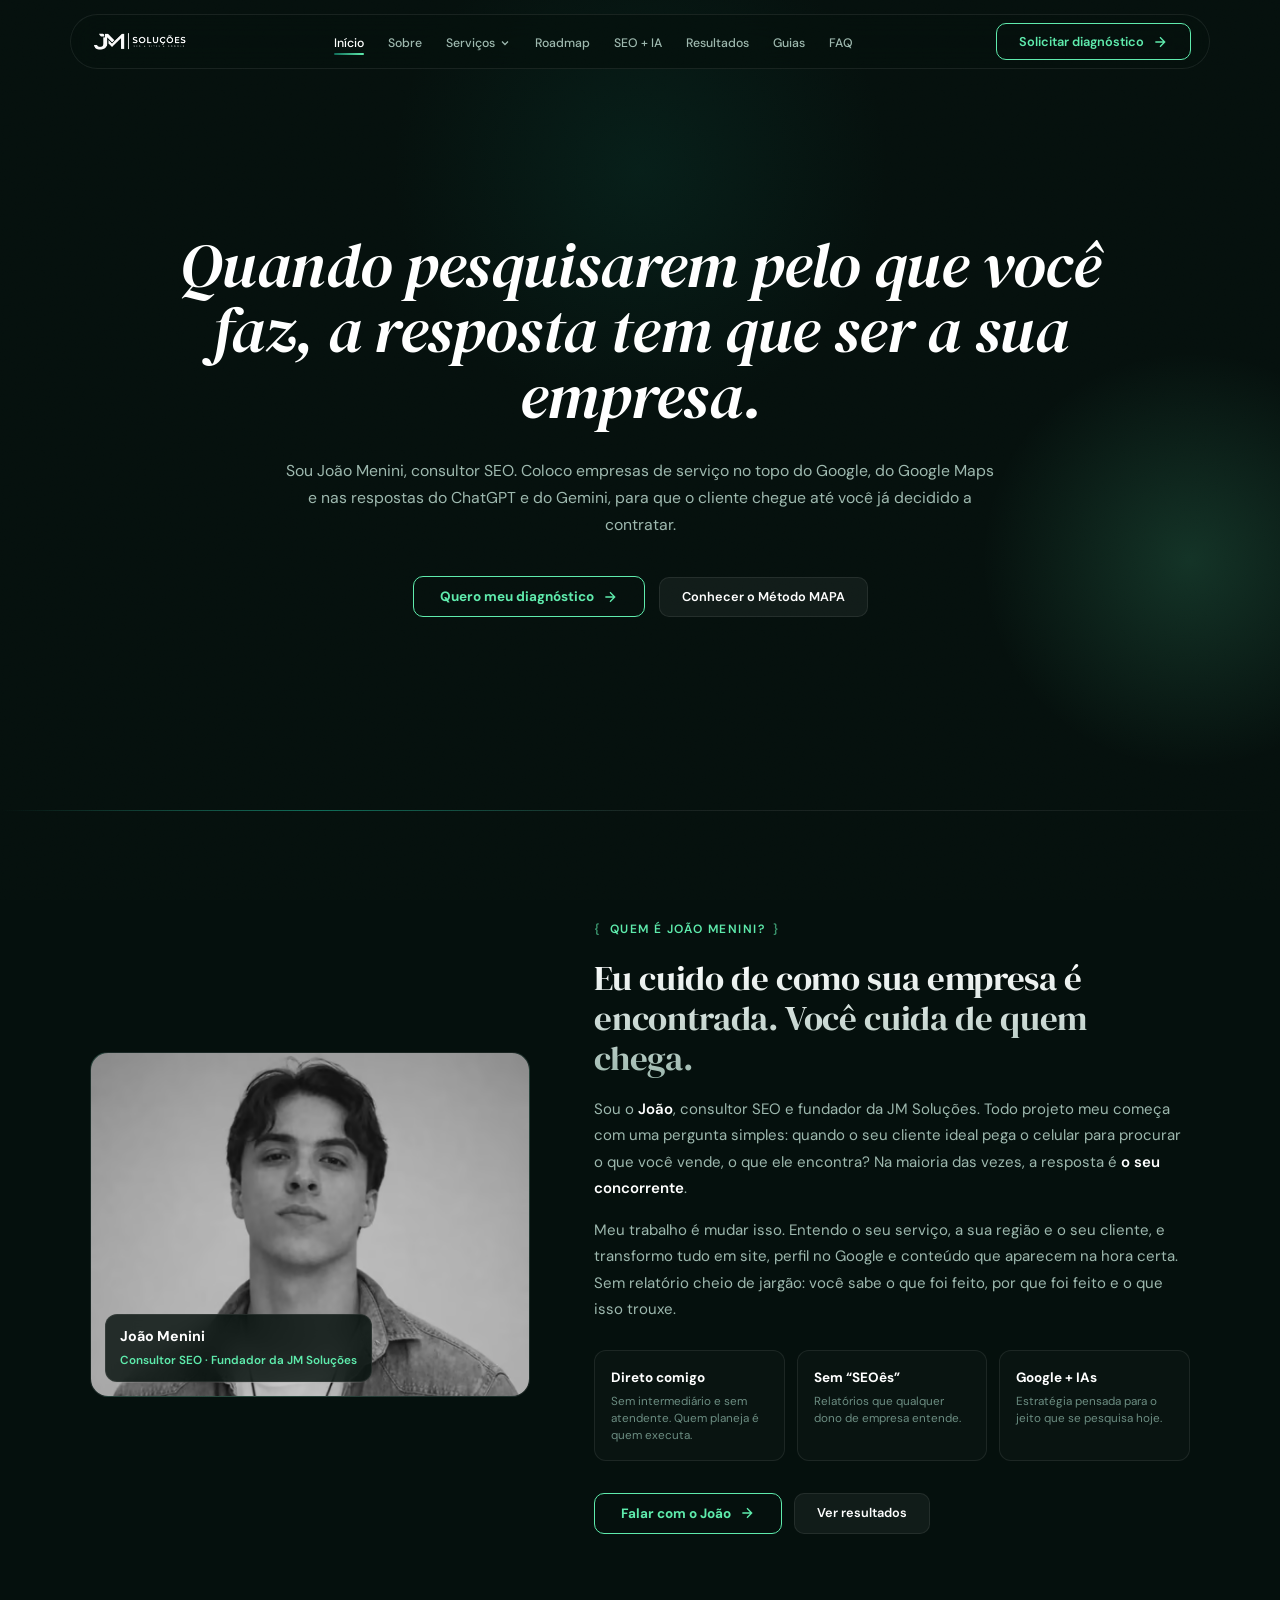
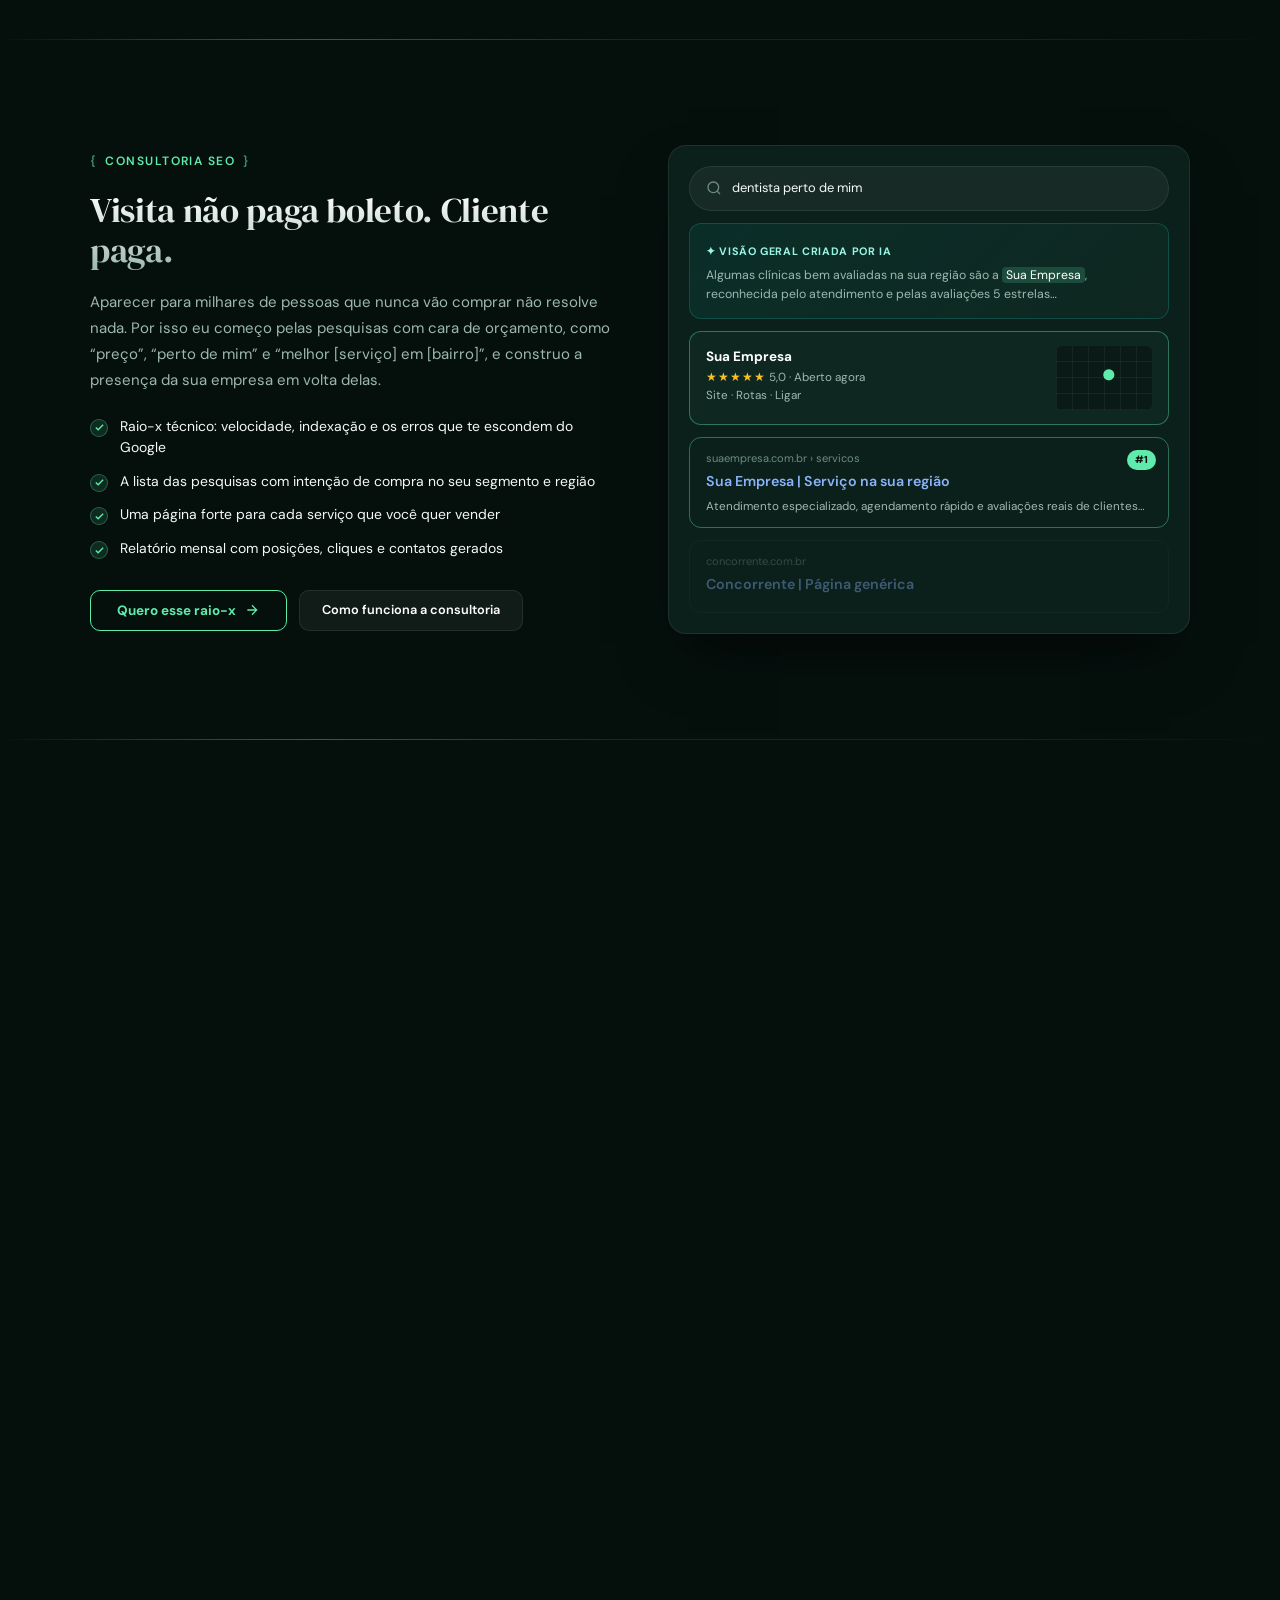
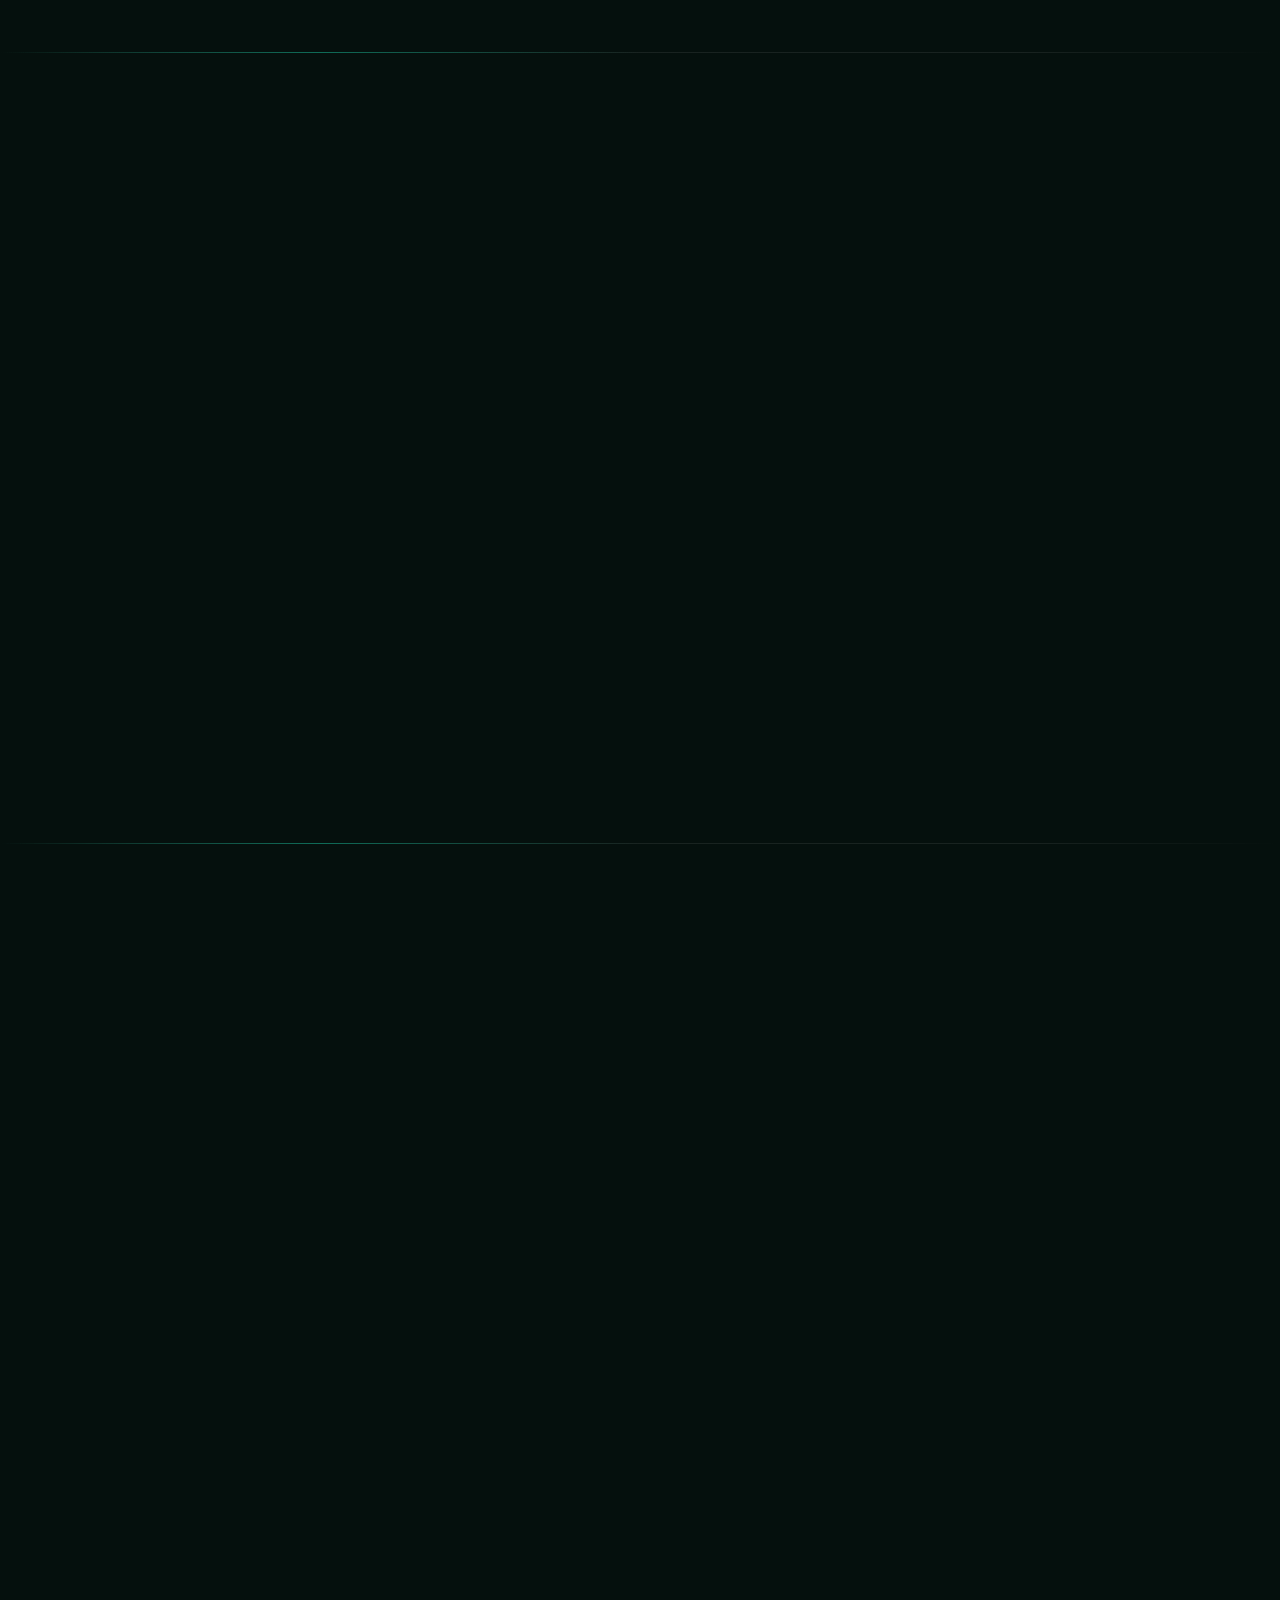
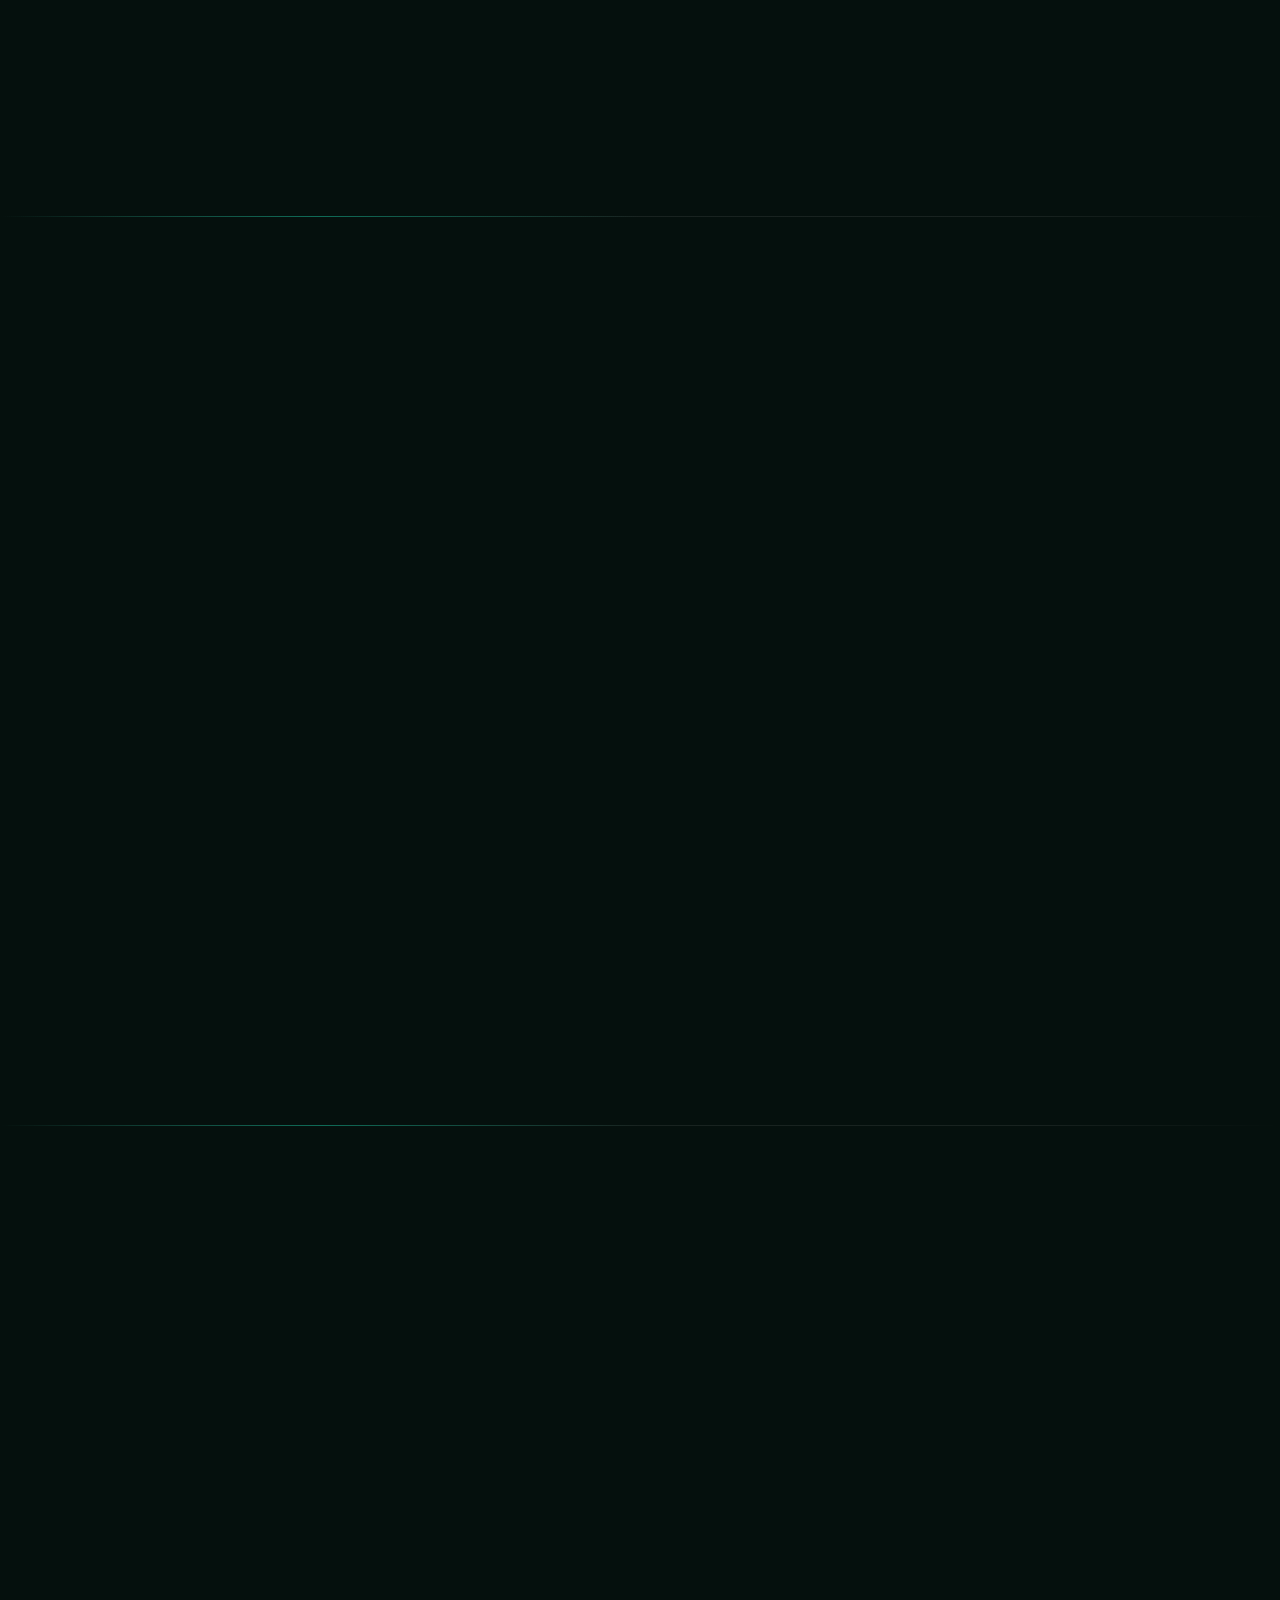
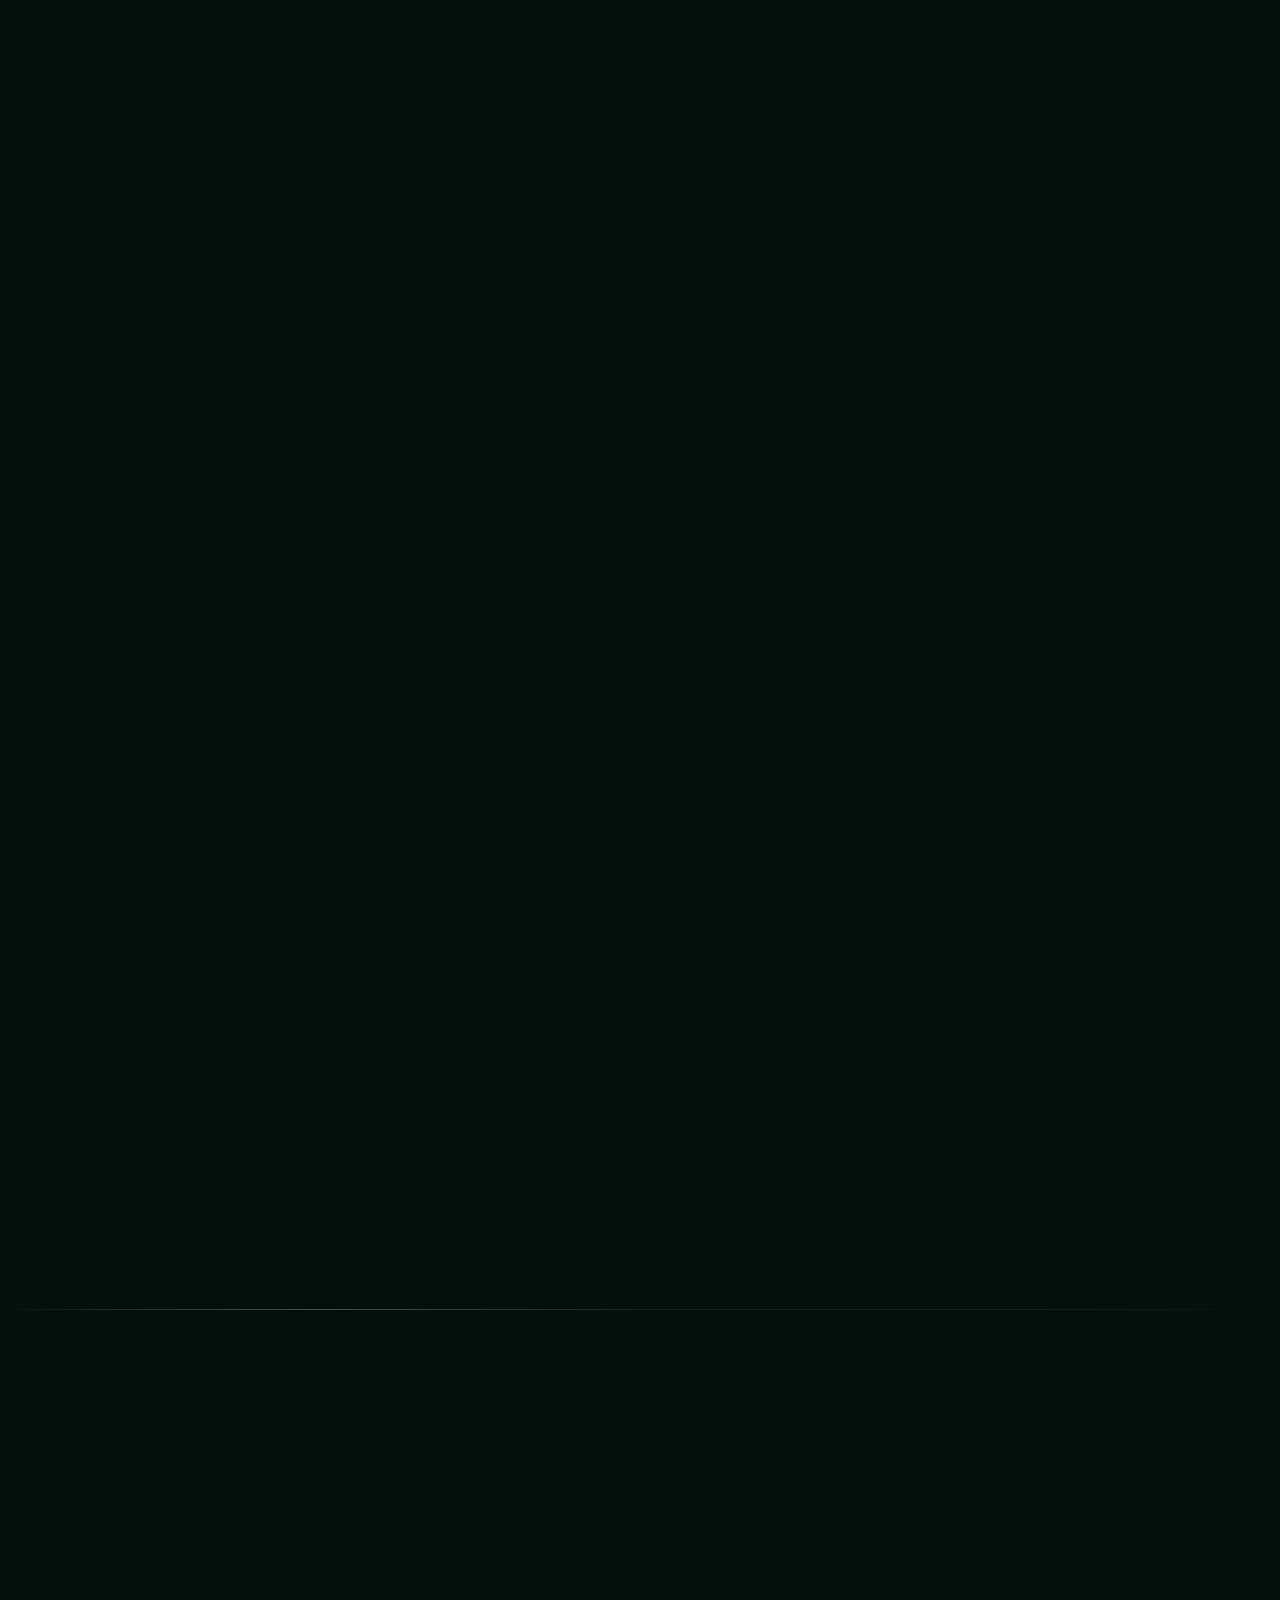
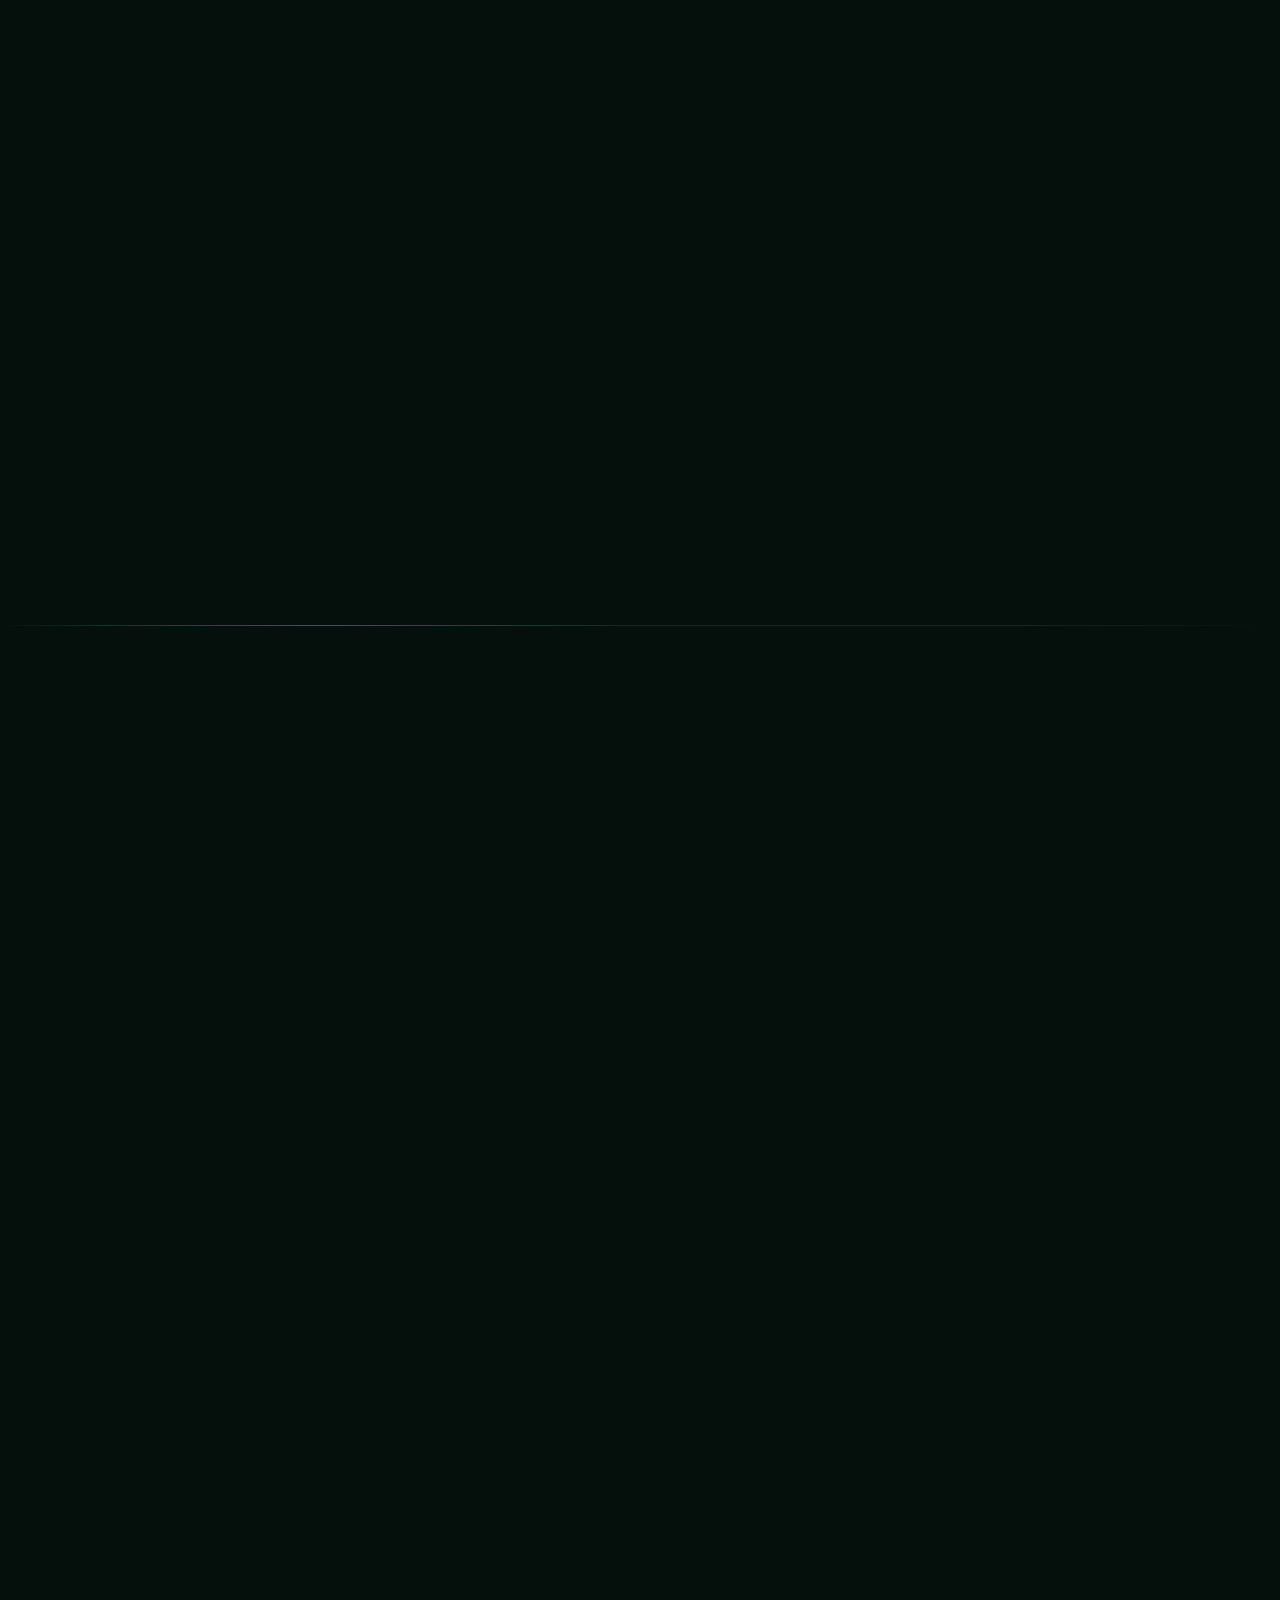
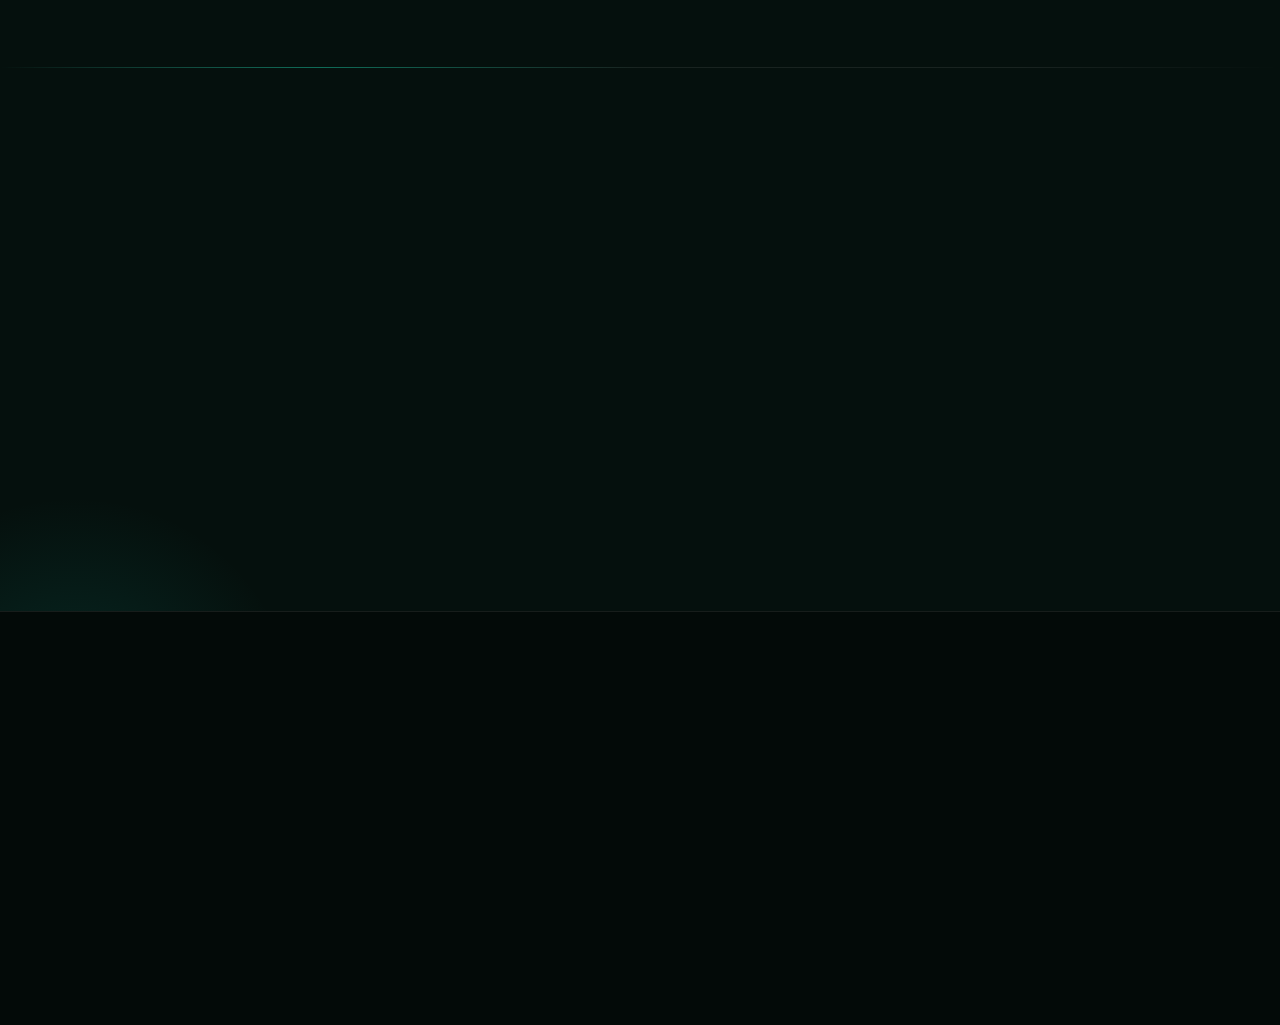
==== commit e80e3e94: "Optimize performance: Lighthouse mobile 73 -> 95+ - Self-host fonts (latin woff2) with preload; drop" ====
--- a/index.html
+++ b/index.html
@@ -14,10 +14,16 @@
   <meta property="og:url" content="https://jmdev17.github.io/meusite/">
   <link rel="canonical" href="https://jmdev17.github.io/meusite/">
 
-  <!-- Favicon & Stylesheet -->
+  <meta name="theme-color" content="#05100d">
+
+  <!-- Fonts used above the fold, fetched in parallel with the CSS -->
+  <link rel="preload" href="fonts/dm-serif-display-italic-latin.woff2" as="font" type="font/woff2" crossorigin>
+  <link rel="preload" href="fonts/dm-sans-normal-latin.woff2" as="font" type="font/woff2" crossorigin>
+
+  <!-- Favicon & Stylesheet (styles.min.css is generated from styles.css) -->
   <link rel="icon" type="image/avif" href="images/favicon.avif">
   <link rel="icon" type="image/png" href="images/favicon.png">
-  <link rel="stylesheet" href="styles.css">
+  <link rel="stylesheet" href="styles.min.css">
   <script type="application/ld+json">{"@context": "https://schema.org", "@type": "ProfessionalService", "name": "JM Soluções", "description": "Consultoria SEO, SEO local, Google Meu Negócio, criação de sites e GEO para empresas de serviço.", "founder": {"@type": "Person", "name": "João Menini", "jobTitle": "Consultor SEO"}, "areaServed": "BR", "makesOffer": [{"@type": "Offer", "itemOffered": {"@type": "Service", "name": "Consultoria SEO"}}, {"@type": "Offer", "itemOffered": {"@type": "Service", "name": "Auditoria de SEO"}}, {"@type": "Offer", "itemOffered": {"@type": "Service", "name": "Google Meu Negócio"}}, {"@type": "Offer", "itemOffered": {"@type": "Service", "name": "SEO Local"}}, {"@type": "Offer", "itemOffered": {"@type": "Service", "name": "Criação de Sites"}}, {"@type": "Offer", "itemOffered": {"@type": "Service", "name": "GEO — SEO para IAs"}}]}</script>
   <script type="application/ld+json">{"@context": "https://schema.org", "@type": "FAQPage", "mainEntity": [{"@type": "Question", "name": "Em quanto tempo eu vejo resultado?", "acceptedAnswer": {"@type": "Answer", "text": "Os primeiros sinais (páginas indexadas, impressões subindo) costumam aparecer entre o 2º e o 3º mês. Contato chegando de forma constante é coisa de médio prazo. Eu te mostro a evolução todo mês para você não ficar no escuro enquanto isso."}}, {"@type": "Question", "name": "Você garante primeiro lugar no Google?", "acceptedAnswer": {"@type": "Answer", "text": "Não, e desconfie de quem garante. Ninguém controla o algoritmo. O que eu garanto é método, execução caprichada e transparência sobre o que está funcionando e o que não está."}}, {"@type": "Question", "name": "Funciona para empresa pequena ou de bairro?", "acceptedAnswer": {"@type": "Answer", "text": "Funciona muito bem. Negócio local costuma disputar pesquisas com menos concorrência, e o Google Maps é uma das vitrines que mais geram ligação e mensagem."}}, {"@type": "Question", "name": "Eu vou falar com você ou com uma equipe?", "acceptedAnswer": {"@type": "Answer", "text": "Comigo. Do diagnóstico ao relatório mensal, você tem um único responsável que conhece o seu negócio."}}, {"@type": "Question", "name": "Preciso ter site para começar?", "acceptedAnswer": {"@type": "Answer", "text": "Não. Dá para começar pelo Google Meu Negócio e, quando fizer sentido, criar um site que já nasce pronto para SEO."}}, {"@type": "Question", "name": "SEO ou Google Ads: qual é melhor?", "acceptedAnswer": {"@type": "Answer", "text": "São coisas diferentes. O Ads é aluguel: parou de pagar, sumiu. O SEO é imóvel próprio: demora mais para construir, mas continua trazendo cliente sem custo por clique. Muitas empresas usam os dois."}}, {"@type": "Question", "name": "E as IAs, dá para aparecer no ChatGPT?", "acceptedAnswer": {"@type": "Answer", "text": "Dá para aumentar muito as chances, mas ninguém pode garantir. O trabalho de GEO deixa sua empresa clara e confiável para as IAs, e quase tudo que ajuda nelas também ajuda no Google."}}, {"@type": "Question", "name": "Como funciona o diagnóstico?", "acceptedAnswer": {"@type": "Answer", "text": "Você responde 4 passos rápidos, as respostas chegam no meu WhatsApp e eu te respondo pessoalmente, já com uma leitura inicial do seu cenário. Sem compromisso."}}]}</script>
 </head>
@@ -34,7 +40,7 @@
   <header>
     <nav class="navbar" id="navbar" aria-label="Navegação principal">
       <a href="index.html" class="logo">
-        <img src="images/logo.avif" alt="JM Soluções" class="logo-img" width="330" height="110">
+        <img src="images/logo-390.avif" alt="JM Soluções" class="logo-img" width="330" height="110">
       </a>
 
       <ul class="nav-links">
@@ -138,7 +144,7 @@
       <div class="container about-grid">
         <div class="about-photo reveal-left">
           <span class="about-photo-monogram" aria-hidden="true">JM</span>
-          <img src="fotos/joao-menini.avif" alt="João Menini, consultor SEO" width="814" height="638" loading="lazy">
+          <img src="fotos/joao-menini.avif" srcset="fotos/joao-menini-480.avif 480w, fotos/joao-menini.avif 814w" sizes="(max-width: 992px) 90vw, 440px" alt="João Menini, consultor SEO" width="814" height="638" loading="lazy" decoding="async">
           <div class="about-photo-badge">
             <strong>João Menini</strong>
             <span>Consultor SEO · Fundador da JM Soluções</span>
@@ -460,7 +466,7 @@
           <article class="glass-card case-card" data-cat="seo">
             <div class="proof-media-box" role="button" tabindex="0" aria-label="Ampliar print: 7,13 mil aparições no Google em 6 meses." data-img-src="fotos/resultados/seo-6-meses.avif" data-img-alt="Google Search Console, últimos 6 meses: 129 cliques, 7,13 mil impressões, CTR de 1,8% e posição média 11,9" data-img-caption="SEO ORGÂNICO: Google Search Console, últimos 6 meses (abr–set 2026)">
               <div class="proof-img-frame">
-                <img src="fotos/resultados/seo-6-meses.avif" alt="Google Search Console, últimos 6 meses: 129 cliques, 7,13 mil impressões, CTR de 1,8% e posição média 11,9" class="proof-img" loading="lazy" width="1095" height="430">
+                <img src="fotos/resultados/seo-6-meses.avif" alt="Google Search Console, últimos 6 meses: 129 cliques, 7,13 mil impressões, CTR de 1,8% e posição média 11,9" class="proof-img" loading="lazy" decoding="async" width="1095" height="430">
               </div>
               <div class="proof-expand-hint"><svg width="14" height="14" viewBox="0 0 24 24" fill="none" stroke="currentColor" stroke-width="2.2" aria-hidden="true"><polyline points="15 3 21 3 21 9"/><polyline points="9 21 3 21 3 15"/><line x1="21" y1="3" x2="14" y2="10"/><line x1="3" y1="21" x2="10" y2="14"/></svg><span>Ampliar print</span></div>
             </div>
@@ -481,7 +487,7 @@
           <article class="glass-card case-card" data-cat="seo">
             <div class="proof-media-box" role="button" tabindex="0" aria-label="Ampliar print: Site novo com 2,65 mil impressões no primeiro mês." data-img-src="fotos/resultados/site-novo-30-dias.avif" data-img-alt="Google Search Console de um site novo desde 19 de agosto de 2026: 47 cliques, 2,65 mil impressões e posição média 6,4" data-img-caption="SITE NOVO: Google Search Console, primeiros 30 dias no ar">
               <div class="proof-img-frame">
-                <img src="fotos/resultados/site-novo-30-dias.avif" alt="Google Search Console de um site novo desde 19 de agosto de 2026: 47 cliques, 2,65 mil impressões e posição média 6,4" class="proof-img" loading="lazy" width="1094" height="421">
+                <img src="fotos/resultados/site-novo-30-dias.avif" alt="Google Search Console de um site novo desde 19 de agosto de 2026: 47 cliques, 2,65 mil impressões e posição média 6,4" class="proof-img" loading="lazy" decoding="async" width="1094" height="421">
               </div>
               <div class="proof-expand-hint"><svg width="14" height="14" viewBox="0 0 24 24" fill="none" stroke="currentColor" stroke-width="2.2" aria-hidden="true"><polyline points="15 3 21 3 21 9"/><polyline points="9 21 3 21 3 15"/><line x1="21" y1="3" x2="14" y2="10"/><line x1="3" y1="21" x2="10" y2="14"/></svg><span>Ampliar print</span></div>
             </div>
@@ -502,7 +508,7 @@
           <article class="glass-card case-card" data-cat="gmb">
             <div class="proof-media-box" role="button" tabindex="0" aria-label="Ampliar print: 1.312 interações no Google Maps em 6 meses." data-img-src="fotos/resultados/gmb-1312-interacoes.avif" data-img-alt="Desempenho do Perfil da Empresa no Google de abril a setembro de 2026: 1.312 interações, 230 em setembro" data-img-caption="GOOGLE MEU NEGÓCIO: 1.312 interações no perfil entre abril e setembro de 2026">
               <div class="proof-img-frame">
-                <img src="fotos/resultados/gmb-1312-interacoes.avif" alt="Desempenho do Perfil da Empresa no Google de abril a setembro de 2026: 1.312 interações, 230 em setembro" class="proof-img" loading="lazy" width="879" height="506">
+                <img src="fotos/resultados/gmb-1312-interacoes.avif" alt="Desempenho do Perfil da Empresa no Google de abril a setembro de 2026: 1.312 interações, 230 em setembro" class="proof-img" loading="lazy" decoding="async" width="879" height="506">
               </div>
               <div class="proof-expand-hint"><svg width="14" height="14" viewBox="0 0 24 24" fill="none" stroke="currentColor" stroke-width="2.2" aria-hidden="true"><polyline points="15 3 21 3 21 9"/><polyline points="9 21 3 21 3 15"/><line x1="21" y1="3" x2="14" y2="10"/><line x1="3" y1="21" x2="10" y2="14"/></svg><span>Ampliar print</span></div>
             </div>
@@ -561,7 +567,7 @@
                 </button>
                 <div class="voice-wave" aria-hidden="true"><span style="--h:97%"></span><span style="--h:77%"></span><span style="--h:58%"></span><span style="--h:70%"></span><span style="--h:79%"></span><span style="--h:50%"></span><span style="--h:86%"></span><span style="--h:68%"></span><span style="--h:74%"></span><span style="--h:73%"></span><span style="--h:51%"></span><span style="--h:86%"></span><span style="--h:37%"></span><span style="--h:85%"></span><span style="--h:100%"></span><span style="--h:57%"></span><span style="--h:73%"></span><span style="--h:95%"></span><span style="--h:47%"></span><span style="--h:96%"></span><span style="--h:70%"></span><span style="--h:62%"></span><span style="--h:88%"></span><span style="--h:70%"></span><span style="--h:32%"></span><span style="--h:84%"></span><span style="--h:100%"></span><span style="--h:13%"></span><span style="--h:77%"></span><span style="--h:92%"></span><span style="--h:47%"></span><span style="--h:75%"></span><span style="--h:76%"></span><span style="--h:86%"></span><span style="--h:77%"></span><span style="--h:40%"></span><span style="--h:75%"></span><span style="--h:45%"></span><span style="--h:83%"></span><span style="--h:60%"></span><span style="--h:74%"></span><span style="--h:57%"></span></div>
                 <span class="voice-time">0:28</span>
-                <audio preload="metadata" src="audios/depoimento-cliente-loja.m4a"></audio>
+                <audio preload="none" src="audios/depoimento-cliente-loja.m4a"></audio>
               </div>
             </div>
             <div class="testimonial-body">
@@ -791,7 +797,7 @@
       <div class="footer-grid">
         <div class="footer-brand">
           <a href="index.html" class="logo">
-            <img src="images/logo.avif" alt="JM Soluções" class="logo-img" width="330" height="110">
+            <img src="images/logo-390.avif" alt="JM Soluções" class="logo-img" width="330" height="110">
           </a>
           <p>
             João Menini, consultor SEO. Faço empresas de serviço serem a resposta quando alguém pesquisa no Google, no Maps ou numa IA.
@@ -968,6 +974,6 @@
   </div>
 
   <!-- JavaScript App Logic -->
-  <script src="app.js"></script>
+  <script src="app.js" defer></script>
 </body>
 </html>
--- a/styles.min.css
+++ b/styles.min.css
@@ -0,0 +1 @@
+@keyframes floatOrb{0%{transform:translateY(0) scale(1)}to{transform:translateY(30px) scale(1.08)}}@keyframes spotlightIn{0%{opacity:0}}@keyframes overlayIn{0%{opacity:0}}@keyframes popIn{0%{transform:scale(.95)}}@keyframes heroTextReveal{0%{transform:translateY(26px)}to{transform:none}}@keyframes heroFadeUp{0%{opacity:0;transform:translateY(24px)}to{opacity:1;transform:none}}@keyframes shimmerLine{0%{transform:translateX(-100%)}to{transform:translateX(200%)}}@keyframes floatParticle{0%{transform:translate(0,0);opacity:0}10%{opacity:.55}50%{transform:translate(12px,-50vh)}85%{opacity:.35}to{transform:translate(-6px,-100vh);opacity:0}}@keyframes gradientBorderRotate{0%,to{background-position:0 50%}50%{background-position:100% 50%}}@keyframes pulseDot{0%{transform:scale(1);opacity:1}70%,to{transform:scale(3.8);opacity:0}}@keyframes diagIn{0%{opacity:0;transform:translateX(12px)}to{opacity:1;transform:none}}@font-face{font-family:"DM Sans";font-style:normal;font-weight:400 800;font-display:swap;src:url(fonts/dm-sans-normal-latin.woff2)format("woff2");unicode-range:U+0000-00FF,U+0131,U+0152-0153,U+02BB-02BC,U+02C6,U+02DA,U+02DC,U+0304,U+0308,U+0329,U+2000-206F,U+20AC,U+2122,U+2191,U+2193,U+2212,U+2215,U+FEFF,U+FFFD}@font-face{font-family:"DM Serif Display";font-style:italic;font-weight:400;font-display:swap;src:url(fonts/dm-serif-display-italic-latin.woff2)format("woff2");unicode-range:U+0000-00FF,U+0131,U+0152-0153,U+02BB-02BC,U+02C6,U+02DA,U+02DC,U+0304,U+0308,U+0329,U+2000-206F,U+20AC,U+2122,U+2191,U+2193,U+2212,U+2215,U+FEFF,U+FFFD}@font-face{font-family:"DM Serif Display";font-style:normal;font-weight:400;font-display:swap;src:url(fonts/dm-serif-display-normal-latin.woff2)format("woff2");unicode-range:U+0000-00FF,U+0131,U+0152-0153,U+02BB-02BC,U+02C6,U+02DA,U+02DC,U+0304,U+0308,U+0329,U+2000-206F,U+20AC,U+2122,U+2191,U+2193,U+2212,U+2215,U+FEFF,U+FFFD}:root{--bg-base:#05100d;--bg-surface:#0b1f1b;--bg-card:rgba(13, 28, 24, 0.65);--bg-card-hover:rgba(17, 36, 31, 0.85);--bg-glass:rgba(255, 255, 255, 0.03);--accent-indigo:#0f6b57;--accent-indigo-glow:rgba(15, 107, 87, 0.22);--accent-violet:#14b8a6;--accent-cyan:#5eebac;--accent-cyan-glow:rgba(94, 235, 172, 0.22);--accent-emerald:#10b981;--accent-amber:#f59e0b;--text-white:#ffffff;--text-main:#f5f9f7;--text-muted:#9db8ae;--text-dim:#6b8c81;--border-subtle:rgba(255, 255, 255, 0.08);--border-active:rgba(15, 107, 87, 0.4);--border-cyan-active:rgba(94, 235, 172, 0.4);--radius-sm:6px;--radius-md:12px;--radius-lg:18px;--radius-full:9999px;--radius-btn:10px;--max-width:1140px;--transition-smooth:all 0.4s cubic-bezier(0.16, 1, 0.3, 1);--transition-fast:all 0.2s cubic-bezier(0.16, 1, 0.3, 1)}*,::after,::before{box-sizing:border-box;margin:0;padding:0}body,html{background-color:var(--bg-base);color:var(--text-main);overflow-x:clip}html{scroll-behavior:smooth;font-size:15px;font-family:"DM Sans",-apple-system,BlinkMacSystemFont,sans-serif;-webkit-font-smoothing:antialiased}html::after{content:"";position:fixed;inset:0;z-index:9999;pointer-events:none;opacity:.05;mix-blend-mode:overlay;background-image:url("data:image/svg+xml,%3Csvg xmlns='http://www.w3.org/2000/svg'%3E%3Cfilter id='n'%3E%3CfeTurbulence type='fractalNoise' baseFrequency='0.85' numOctaves='3' stitchTiles='stitch'/%3E%3C/filter%3E%3Crect width='100%25' height='100%25' filter='url(%23n)'/%3E%3C/svg%3E");background-size:180px 180px}body{line-height:1.6;position:relative}::-webkit-scrollbar{width:8px}::-webkit-scrollbar-track{background:var(--bg-base)}::-webkit-scrollbar-thumb{background:rgba(255,255,255,.15);border-radius:4px}::-webkit-scrollbar-thumb:hover{background:var(--accent-indigo)}h1,h2,h3,h4{font-family:"DM Sans",sans-serif;font-weight:700;line-height:1.15;letter-spacing:-.03em;color:var(--text-white)}.text-gradient{background:linear-gradient(180deg,#fff 0,#9db8ae 100%);-webkit-background-clip:text;-webkit-text-fill-color:transparent}.ambient-glow-container{position:absolute;top:0;left:0;width:100%;height:100%;pointer-events:none;z-index:0;overflow:hidden}.glow-orb{position:absolute;border-radius:50%;opacity:.16;animation:floatOrb 12s infinite alternate ease-in-out}.glow-orb-indigo{background:radial-gradient(circle,var(--accent-indigo) 0%,transparent 70%);width:500px;height:500px;top:-80px;left:50%;transform:translateX(-50%)}.glow-orb-cyan{background:radial-gradient(circle,var(--accent-cyan) 0%,transparent 70%);width:420px;height:420px;top:350px;right:-120px}.glow-orb-violet{background:radial-gradient(circle,var(--accent-violet) 0%,transparent 70%);width:450px;height:450px;bottom:80px;left:-150px}.container{max-width:var(--max-width);margin:0 auto;padding:0 20px;position:relative;z-index:2}.section-padding{padding:105px 0}@media (max-width:768px){.section-padding{padding:70px 0}}.section-header{text-align:center;max-width:720px;margin:0 auto 56px}.section-tag{display:inline-flex;align-items:center;gap:8px;padding:0;border-radius:0;background:0 0;border:0;color:var(--accent-cyan);font-size:.8rem;font-weight:600;letter-spacing:.12em;text-transform:uppercase;margin-bottom:20px}.section-tag::before{content:"{ ";opacity:.6}.section-tag::after{content:" }";opacity:.6}.section-tag .dot{display:none}.section-title{font-family:"DM Serif Display",serif;font-weight:400;letter-spacing:-.01em;font-size:2.3rem;margin-bottom:18px}@media (max-width:768px){.section-title{font-size:1.8rem}}.section-subtitle{font-size:.98rem;color:var(--text-muted);line-height:1.65}.btn,.glass-card{transition:var(--transition-smooth);position:relative}.glass-card{background:var(--bg-card);border:1px solid var(--border-subtle);border-radius:var(--radius-lg);padding:24px;overflow:hidden}.glass-card:hover::before{content:"";position:absolute;inset:-1px;background:radial-gradient(500px circle at var(--mouse-x, 50%) var(--mouse-y, 50%),rgba(94,235,172,.08),transparent 40%);border-radius:inherit;pointer-events:none;z-index:1;animation:spotlightIn .3s ease}.glass-card:hover{border-color:rgba(255,255,255,.2);transform:translateY(-3px);box-shadow:0 16px 32px -12px rgba(0,0,0,.5)}.btn{display:inline-flex;align-items:center;justify-content:center;gap:8px;padding:9px 22px;border-radius:var(--radius-btn);font-family:inherit;font-size:.85rem;font-weight:600;text-decoration:none;cursor:pointer;border:0;outline:0;z-index:1}.btn-cyan,.btn-primary{background:0 0;color:var(--accent-cyan);border:1.5px solid var(--accent-cyan);overflow:hidden;transition:color .55s cubic-bezier(.65,0,.35,1),box-shadow .55s cubic-bezier(.65,0,.35,1)}.btn-cyan::before,.btn-primary::before{content:"";position:absolute;inset:0;background:var(--accent-cyan);transform:scaleX(0);transform-origin:left center;transition:transform .55s cubic-bezier(.65,0,.35,1);z-index:-1}.btn-cyan:hover,.btn-primary:hover{color:#04140d;box-shadow:0 4px 16px var(--accent-cyan-glow)}.btn-cyan:hover::before,.btn-primary:hover::before{transform:scaleX(1)}.btn-secondary{background:rgba(255,255,255,.05);color:var(--text-white);border:1px solid var(--border-subtle)}.btn-secondary:hover{background:rgba(255,255,255,.1);border-color:rgba(94,235,172,.3);transform:scale(1.02)}.btn-cyan{font-weight:700;padding:11px 26px;font-size:.9rem}.navbar{position:fixed;top:14px;left:50%;transform:translateX(-50%);width:min(var(--max-width),calc(100% - 32px));z-index:1000;background:rgba(5,16,13,.75);border:1px solid var(--border-subtle);backdrop-filter:blur(20px);-webkit-backdrop-filter:blur(20px);border-radius:var(--radius-full);padding:8px 18px;display:flex;align-items:center;justify-content:space-between;transition:var(--transition-smooth)}.navbar.scrolled{top:8px;box-shadow:0 10px 30px rgba(0,0,0,.8);border-color:rgba(255,255,255,.15)}.logo,.nav-links a{text-decoration:none}.logo{display:flex;align-items:center}.logo-img{height:34px;width:auto;display:block}.nav-links{display:flex;align-items:center;gap:24px;list-style:none}.nav-links a{color:var(--text-muted);font-size:.82rem;font-weight:500;transition:var(--transition-fast)}.mobile-toggle,.nav-links a.active,.nav-links a:hover{color:var(--text-white)}.mobile-toggle{display:none;background:0 0;border:0;font-size:1.5rem;cursor:pointer}@media (max-width:992px){.nav-links{display:none}.mobile-toggle{display:block}}.mobile-drawer{position:fixed;inset:0;background:rgba(5,16,13,.97);backdrop-filter:blur(24px);z-index:1001;display:none;flex-direction:column;align-items:center}.mobile-drawer.open{display:flex;animation:overlayIn .4s cubic-bezier(.16,1,.3,1)}.mobile-drawer a{color:var(--text-main);text-decoration:none;font-size:1.5rem;font-family:"DM Sans",sans-serif;font-weight:700}.mobile-drawer-close{position:absolute;top:24px;right:24px;background:0 0;border:0;color:var(--text-white);font-size:2rem;cursor:pointer}.hero-section{min-height:90vh;display:flex;align-items:center;justify-content:center;text-align:center;position:relative;overflow:hidden;padding-top:80px;padding-bottom:40px}.hero-section::before{content:"";position:absolute;inset:0;background:radial-gradient(650px circle at var(--hero-mouse-x, 50%) var(--hero-mouse-y, 50%),rgba(94,235,172,.08),transparent 45%);pointer-events:none;opacity:0;transition:opacity .5s ease;z-index:0}.hero-section.hero-spotlight-active::before{opacity:1}.hero-section>.container{position:relative;z-index:2}.hero-section>.hero-particles{z-index:1}.hero-headline{font-family:"DM Serif Display",serif;font-style:italic;font-size:clamp(2.15rem,4.9vw,4.7rem);max-width:1000px;margin:0 auto 28px;line-height:1.05;letter-spacing:-.01em;font-weight:400;color:var(--text-white)}.hero-headline.reveal{opacity:1;transform:none;transition:none;animation:heroTextReveal 1.5s cubic-bezier(.16,1,.3,1) .15s both}.hero-section .reveal:not(.hero-headline){opacity:1;transform:none;transition:none;animation:heroFadeUp .9s cubic-bezier(.16,1,.3,1) both}.hero-section .hero-subheadline.reveal{animation-delay:.25s}.hero-section .hero-cta-group.reveal{animation-delay:.4s}.hero-subheadline{font-size:1.05rem;color:var(--text-muted);max-width:720px;margin:0 auto 38px;line-height:1.7}.hero-cta-group{display:flex;align-items:center;justify-content:center;gap:14px;margin-bottom:0;flex-wrap:wrap}.servicos-grid{display:grid;grid-template-columns:repeat(3,1fr);gap:20px}@media (max-width:992px){.servicos-grid{grid-template-columns:1fr}}.projects-grid{display:grid;grid-template-columns:repeat(3,1fr);gap:20px}@media (max-width:992px){.projects-grid{grid-template-columns:1fr}}.project-card{padding:0;overflow:hidden;display:flex;flex-direction:column}.project-image-wrapper{position:relative;width:100%;height:180px;overflow:hidden}.project-image-wrapper img{width:100%;height:100%;object-fit:cover;transition:transform .6s cubic-bezier(.16,1,.3,1)}.project-card:hover .project-image-wrapper img{transform:scale(1.06)}.project-content{padding:20px;display:flex;flex-direction:column;justify-content:space-between;flex:1}.project-name{font-size:1.15rem;margin-bottom:4px}.project-segment{color:var(--accent-cyan);font-size:.8rem;font-weight:600;margin-bottom:12px}.project-tags{display:flex;gap:6px;flex-wrap:wrap;margin-bottom:18px}.project-tag{font-size:.72rem;padding:3px 8px;border-radius:var(--radius-full);background:rgba(255,255,255,.05);color:var(--text-muted);border:1px solid var(--border-subtle)}.process-grid{display:flex;flex-direction:column}.glass-card.process-card{position:relative;display:grid;grid-template-columns:56px 220px 1fr;column-gap:28px;align-items:baseline;background:0 0;border:0;border-top:1px solid var(--border-subtle);border-radius:0;backdrop-filter:none;-webkit-backdrop-filter:none;padding:26px 4px;box-shadow:none;transition:border-color .3s ease}.process-grid .process-card:last-child{border-bottom:1px solid var(--border-subtle)}.glass-card.process-card::before{display:none}.glass-card.process-card:hover{transform:none;box-shadow:none;border-top-color:rgba(94,235,172,.4)}.process-number{font-family:"DM Sans",sans-serif;font-size:.95rem;font-weight:700;letter-spacing:.04em;color:var(--accent-cyan);margin-bottom:0;line-height:1.5}.process-title{font-size:1.05rem;color:var(--text-white);margin-bottom:0}.process-desc{font-size:.88rem;color:var(--text-muted);line-height:1.55}@media (max-width:768px){.glass-card.process-card{grid-template-columns:36px 1fr;row-gap:6px}.process-desc{grid-column:1/-1}}.proof-badge{display:inline-flex;align-items:center;gap:7px;padding:4px 11px;border-radius:var(--radius-full);font-size:.72rem;font-weight:700;letter-spacing:.08em;text-transform:uppercase;margin-bottom:14px;border:1px solid rgba(255,255,255,.08)}.proof-badge-dot{width:6px;height:6px;border-radius:50%}.proof-badge-ai{background:rgba(20,184,166,.12);color:#99f6e4;border-color:rgba(20,184,166,.28)}.proof-badge-ai .proof-badge-dot{background:var(--accent-violet);box-shadow:0 0 8px var(--accent-violet)}.proof-badge-gmb{background:rgba(94,235,172,.12);color:#a7f3d0;border-color:rgba(94,235,172,.28)}.proof-badge-gmb .proof-badge-dot{background:var(--accent-cyan);box-shadow:0 0 8px var(--accent-cyan)}.proof-badge-seo{background:rgba(15,107,87,.16);color:#7dd3c0;border-color:rgba(15,107,87,.32)}.proof-badge-seo .proof-badge-dot{background:var(--accent-indigo);box-shadow:0 0 8px var(--accent-indigo)}.proof-media-box{position:relative;margin-top:auto;border-radius:var(--radius-md);overflow:hidden;background:#07120f;border:1px solid rgba(255,255,255,.08);cursor:zoom-in;transition:border-color 300ms ease,box-shadow 300ms ease;user-select:none}.proof-media-box:hover{border-color:rgba(94,235,172,.4);box-shadow:0 8px 24px rgba(0,0,0,.45)}.proof-media-box:focus-visible{outline:2px solid var(--accent-cyan);outline-offset:2px}.proof-img-frame{width:100%;display:flex;align-items:center;justify-content:center;background:#06110d;padding:8px}.proof-img{width:100%;height:auto;display:block;border-radius:calc(var(--radius-md) - 4px);object-fit:contain;transition:transform 300ms ease}.proof-media-box:hover .proof-img{transform:scale(1.015)}.proof-expand-hint,.proof-lightbox{align-items:center;justify-content:center}.proof-expand-hint{display:flex;gap:6px;padding:8px 12px;background:rgba(15,17,23,.9);backdrop-filter:blur(8px);-webkit-backdrop-filter:blur(8px);border-top:1px solid rgba(255,255,255,.06);font-size:.74rem;font-weight:500;color:var(--text-muted);transition:color 200ms ease,background-color 200ms ease}.proof-media-box:hover .proof-expand-hint{color:var(--accent-cyan);background:rgba(15,17,23,.98)}.proof-lightbox{position:fixed;inset:0;z-index:3000;display:none;padding:24px}.proof-lightbox.open{display:flex;animation:overlayIn 300ms cubic-bezier(.16,1,.3,1)}.proof-lightbox-backdrop{position:absolute;inset:0;background:rgba(4,5,8,.92);backdrop-filter:blur(20px);-webkit-backdrop-filter:blur(20px)}.proof-lightbox-container{position:relative;z-index:2;max-width:860px;width:100%;max-height:90vh;display:flex;flex-direction:column;align-items:center}.proof-lightbox.open .proof-lightbox-container{animation:popIn 300ms cubic-bezier(.16,1,.3,1)}.proof-lightbox-close{position:absolute;top:-46px;right:0;background:rgba(255,255,255,.08);border:1px solid rgba(255,255,255,.15);border-radius:50%;width:38px;height:38px;display:flex;align-items:center;justify-content:center;color:var(--text-white);cursor:pointer;transition:background 200ms ease,transform 200ms ease,color 200ms ease;z-index:10}.proof-lightbox-close:hover{background:rgba(255,255,255,.18);color:var(--accent-cyan);transform:scale(1.08)}.proof-lightbox-body{background:#0a1815;border:1px solid rgba(255,255,255,.12);border-radius:var(--radius-lg);padding:16px;box-shadow:0 30px 60px -15px rgba(0,0,0,.9),0 0 30px rgba(94,235,172,.08);display:flex;flex-direction:column;align-items:center;max-width:100%;max-height:calc(90vh - 50px);overflow:auto}.proof-lightbox-img{max-width:100%;max-height:calc(80vh - 70px);width:auto;height:auto;object-fit:contain;border-radius:var(--radius-md);display:block}.proof-lightbox-caption{margin-top:12px;font-size:.84rem;color:var(--text-muted);text-align:center;font-weight:500}@media (max-width:992px){.proof-lightbox{padding:16px}.proof-lightbox-close{top:-42px;right:4px;width:34px;height:34px}}@media (max-width:992px){.testimonials-grid{grid-template-columns:1fr}}.faq-container,.footer-column ul{display:flex;flex-direction:column}.faq-container{max-width:760px;margin:0 auto;gap:14px}.faq-item{background:var(--bg-card);border:1px solid var(--border-subtle);border-radius:var(--radius-md);overflow:hidden;transition:var(--transition-smooth)}.faq-header{padding:18px 24px;display:flex;align-items:center;justify-content:space-between;cursor:pointer;user-select:none}.faq-question{font-family:"DM Sans",sans-serif;font-weight:700;font-size:.95rem;color:var(--text-white)}.faq-icon{width:26px;height:26px;border-radius:50%;background:rgba(255,255,255,.05);display:flex;align-items:center;justify-content:center;color:var(--accent-cyan);font-size:1rem;transition:transform .3s ease}.faq-item.open .faq-icon{transform:rotate(45deg);background:var(--accent-indigo);color:var(--text-white)}.faq-body{max-height:0;overflow:hidden;transition:max-height .4s cubic-bezier(.16,1,.3,1),padding .4s ease;padding:0 24px}.faq-item.open .faq-body{max-height:300px;padding:0 24px 18px}.faq-answer,.footer-brand p{color:var(--text-muted);font-size:.88rem;line-height:1.6}.cta-final-box{background:linear-gradient(135deg,rgba(13,28,24,.95)0,rgba(15,107,87,.25) 100%);border:1px solid var(--border-active);border-radius:var(--radius-lg);padding:64px 32px;text-align:center;position:relative;overflow:hidden;box-shadow:0 20px 40px -15px var(--accent-indigo-glow)}.cta-final-title{font-family:"DM Serif Display",serif;font-style:italic;font-weight:400;letter-spacing:-.01em;font-size:2.3rem;margin-bottom:16px}@media (max-width:768px){.cta-final-title{font-size:1.8rem}}.cta-final-subtitle{font-size:1rem;color:var(--text-muted);max-width:560px;margin:0 auto 32px}.footer{border-top:1px solid var(--border-subtle);padding:64px 0 32px;background:#030a08}.footer-grid{display:grid;grid-template-columns:2fr 1fr 1fr 1fr 1fr;gap:32px;margin-bottom:48px}@media (max-width:992px){.footer-grid{grid-template-columns:1fr 1fr}}@media (max-width:576px){.footer-grid{grid-template-columns:1fr}}.footer-brand .logo-img{height:42px}.footer-brand p{font-size:.85rem;margin-top:12px;max-width:300px;line-height:1.5}.footer-column h4{font-size:.9rem;margin-bottom:16px;color:var(--text-white)}.footer-column ul{list-style:none;gap:10px}.footer-column ul a{color:var(--text-muted);text-decoration:none;font-size:.82rem;transition:var(--transition-fast)}.footer-column ul a:hover{color:var(--accent-cyan)}.footer-bottom{display:flex;align-items:center;justify-content:space-between;padding-top:24px;border-top:1px solid rgba(255,255,255,.05);color:var(--text-dim);font-size:.8rem;flex-wrap:wrap;gap:12px}.modal-overlay{position:fixed;inset:0;background:rgba(0,0,0,.85);backdrop-filter:blur(16px);z-index:2000;display:none;align-items:center;justify-content:center;padding:20px}.modal-overlay.open{display:flex;animation:overlayIn .4s cubic-bezier(.16,1,.3,1)}.modal-content{background:var(--bg-surface);border:1px solid var(--border-active);border-radius:var(--radius-lg);padding:28px;max-width:440px;width:100%;position:relative;box-shadow:0 25px 50px -12px rgba(0,0,0,.9)}.modal-overlay.open .modal-content{animation:popIn .4s cubic-bezier(.16,1,.3,1)}.modal-close{position:absolute;top:16px;right:16px;background:0 0;border:0;color:var(--text-muted);font-size:1.3rem;cursor:pointer;transition:var(--transition-fast)}.modal-close:hover{color:var(--text-white)}.modal-title{font-family:"DM Serif Display",serif;font-style:italic;font-weight:400;font-size:1.5rem;margin-bottom:6px}.modal-desc{color:var(--text-muted);font-size:.85rem;margin-bottom:20px}.form-group{margin-bottom:14px}.form-group label{display:block;font-size:.8rem;font-weight:600;color:var(--text-main);margin-bottom:6px}.form-control{width:100%;padding:10px 14px;border-radius:var(--radius-sm);background:rgba(255,255,255,.05);border:1px solid var(--border-subtle);color:var(--text-white);font-size:.88rem;outline:0;transition:var(--transition-fast)}.form-control:focus{border-color:var(--accent-cyan);background:rgba(255,255,255,.08)}.reveal{opacity:0;transform:translateY(40px);transition:opacity .8s cubic-bezier(.16,1,.3,1),transform .8s cubic-bezier(.16,1,.3,1)}.reveal.visible{opacity:1;transform:translateY(0)}.reveal-stagger>*{opacity:0;transform:translateY(30px);transition:opacity .6s cubic-bezier(.16,1,.3,1),transform .6s cubic-bezier(.16,1,.3,1)}.reveal-stagger.visible>:nth-child(1){transition-delay:.05s;opacity:1;transform:translateY(0)}.reveal-stagger.visible>:nth-child(2){transition-delay:.12s;opacity:1;transform:translateY(0)}.reveal-stagger.visible>:nth-child(3){transition-delay:.19s;opacity:1;transform:translateY(0)}.reveal-stagger.visible>:nth-child(4){transition-delay:.26s;opacity:1;transform:translateY(0)}.reveal-stagger.visible>:nth-child(5){transition-delay:.33s;opacity:1;transform:translateY(0)}.reveal-stagger.visible>:nth-child(6){transition-delay:.4s;opacity:1;transform:translateY(0)}.reveal-stagger.visible>:nth-child(7){transition-delay:.47s;opacity:1;transform:translateY(0)}.reveal-scale{opacity:0;transform:scale(.92);transition:opacity .7s cubic-bezier(.16,1,.3,1),transform .7s cubic-bezier(.16,1,.3,1)}.reveal-scale.visible{opacity:1;transform:scale(1)}.reveal-left,.reveal-right{opacity:0;transform:translateX(-50px);transition:opacity .8s cubic-bezier(.16,1,.3,1),transform .8s cubic-bezier(.16,1,.3,1)}.reveal-left.visible,.reveal-right.visible{opacity:1;transform:translateX(0)}.reveal-right{transform:translateX(50px)}.nav-links a{position:relative}.nav-links a::after{content:"";position:absolute;bottom:-4px;left:50%;width:0;height:2px;background:linear-gradient(90deg,var(--accent-indigo),var(--accent-cyan));border-radius:2px;transition:width .3s ease,left .3s ease}.nav-links a.active::after,.nav-links a:hover::after{width:100%;left:0}.section-divider{width:100%;height:1px;background:linear-gradient(90deg,transparent 0%,var(--border-subtle) 20%,var(--border-subtle) 80%,transparent 100%);margin:0;border:0}.section-divider::after{content:"";position:absolute;inset:0;width:50%;background:linear-gradient(90deg,transparent,var(--accent-indigo),transparent);animation:shimmerLine 4s ease-in-out infinite}.section-divider,.section-relative{position:relative;overflow:hidden}.hero-particles{position:absolute;inset:0;pointer-events:none;z-index:1;overflow:hidden}.particle{position:absolute;bottom:0;width:3px;height:3px;border-radius:50%;background:var(--accent-cyan);box-shadow:0 0 6px rgba(94,235,172,.6);opacity:0;animation:floatParticle linear infinite}.particle:nth-child(1){left:6%;animation-duration:14s;animation-delay:0s}.particle:nth-child(2){left:14%;animation-duration:18s;animation-delay:-3s;width:2px;height:2px}.particle:nth-child(3){left:22%;animation-duration:12s;animation-delay:-6s}.particle:nth-child(4){left:30%;animation-duration:20s;animation-delay:-1s;width:4px;height:4px}.particle:nth-child(5){left:38%;animation-duration:15s;animation-delay:-8s;width:2px;height:2px}.particle:nth-child(6){left:46%;animation-duration:17s;animation-delay:-4s}.particle:nth-child(7){left:54%;animation-duration:13s;animation-delay:-10s;width:2px;height:2px}.particle:nth-child(8){left:62%;animation-duration:19s;animation-delay:-2s;width:4px;height:4px}.particle:nth-child(9){left:70%;animation-duration:16s;animation-delay:-7s}.particle:nth-child(10){left:78%;animation-duration:12s;animation-delay:-5s;width:2px;height:2px}.particle:nth-child(11){left:86%;animation-duration:21s;animation-delay:-.5s}.particle:nth-child(12){left:94%;animation-duration:15s;animation-delay:-9s;width:2px;height:2px}.particle:nth-child(13){left:10%;animation-duration:22s;animation-delay:-11s;width:2px;height:2px}.particle:nth-child(14){left:34%;animation-duration:16s;animation-delay:-12s}.particle:nth-child(15){left:58%;animation-duration:20s;animation-delay:-6.5s;width:2px;height:2px}.particle:nth-child(16){left:82%;animation-duration:18s;animation-delay:-13s;width:3px;height:3px}.cta-final-box::before{content:"";position:absolute;inset:-1px;border-radius:inherit;padding:1px;background:linear-gradient(135deg,var(--accent-indigo),var(--accent-cyan),var(--accent-violet),var(--accent-indigo));background-size:300% 300%;animation:gradientBorderRotate 6s ease infinite;-webkit-mask:linear-gradient(#fff 0 0) content-box,linear-gradient(#fff 0 0);-webkit-mask-composite:xor;mask-composite:exclude;pointer-events:none}.process-card:hover .process-number{color:var(--text-white);transition:color .3s ease}@media (max-width:992px){.navbar .btn-primary{display:none}}section[id]{scroll-margin-top:100px}.check-list li,.nav-dropdown{position:relative}.nav-dropdown-toggle{display:inline-flex;align-items:center;gap:4px;background:0 0;border:0;color:var(--text-muted);font:inherit;font-size:.82rem;font-weight:500;cursor:pointer;transition:var(--transition-fast)}.nav-dropdown-toggle svg{transition:transform .25s ease}.nav-dropdown-toggle.active,.nav-dropdown-toggle:hover,.nav-dropdown.open .nav-dropdown-toggle,.serp-ai mark{color:var(--text-white)}.nav-dropdown.open .nav-dropdown-toggle svg{transform:rotate(180deg)}.nav-dropdown-menu{position:absolute;top:calc(100% + 18px);left:50%;transform:translate(-50%,6px);min-width:250px;padding:8px;background:rgba(8,22,18,.97);border:1px solid var(--border-subtle);border-radius:var(--radius-md);box-shadow:0 20px 40px -12px rgba(0,0,0,.8);display:flex;flex-direction:column;opacity:0;visibility:hidden;transition:opacity .2s ease,transform .2s ease,visibility .2s}.nav-dropdown-menu::before{content:"";position:absolute;top:-20px;left:0;right:0;height:20px}.nav-dropdown.open .nav-dropdown-menu,.nav-dropdown:hover .nav-dropdown-menu{opacity:1;visibility:visible;transform:translate(-50%,0)}.nav-dropdown-menu a{padding:9px 12px;border-radius:var(--radius-sm);color:var(--text-muted);font-size:.84rem}.nav-dropdown-menu a::after{display:none}.nav-dropdown-menu a.active,.nav-dropdown-menu a:hover{background:rgba(94,235,172,.07);color:var(--text-white)}.mobile-drawer{justify-content:flex-start;overflow-y:auto;padding:90px 24px 40px;gap:22px}.mobile-drawer-group{display:flex;flex-direction:column;align-items:center;gap:10px}.mobile-drawer-label{color:var(--accent-cyan);font-size:.75rem;font-weight:700;letter-spacing:.14em;text-transform:uppercase}.mobile-drawer .mobile-drawer-group a{font-size:1rem;font-weight:500;color:var(--text-muted)}.about-photo-badge span,.hero-kicker{color:var(--accent-cyan);font-size:.78rem}.hero-kicker{display:inline-flex;align-items:center;gap:10px;padding:6px 16px;border-radius:var(--radius-full);border:1px solid var(--border-cyan-active);background:rgba(94,235,172,.06);font-weight:700;letter-spacing:.12em;text-transform:uppercase;margin-bottom:26px}.hero-kicker .pulse{width:7px;height:7px;border-radius:50%;background:var(--accent-cyan);position:relative}.hero-kicker .pulse::after{content:"";position:absolute;inset:0;border-radius:50%;background:rgba(94,235,172,.5);animation:pulseDot 2s infinite}.about-grid{display:grid;grid-template-columns:.85fr 1.15fr;gap:64px;align-items:center}.about-photo{position:relative;aspect-ratio:814/638;border-radius:var(--radius-lg);overflow:hidden;border:1px solid var(--border-subtle);background:radial-gradient(circle at 30% 20%,rgba(94,235,172,.18),transparent 55%),linear-gradient(160deg,#0d241f 0,#05100d 100%);display:flex;align-items:center;justify-content:center}.about-photo-monogram{font-family:"DM Serif Display",serif;font-style:italic;font-size:7rem;color:rgba(94,235,172,.25)}.about-photo img{position:absolute;inset:0;width:100%;height:100%;object-fit:cover}.about-photo-badge{position:absolute;left:14px;bottom:14px;z-index:2;padding:10px 14px;border-radius:var(--radius-md);background:rgba(5,16,13,.82);backdrop-filter:blur(12px);-webkit-backdrop-filter:blur(12px);border:1px solid var(--border-subtle)}.about-photo-badge strong,.about-pillar strong{display:block;color:var(--text-white);font-size:.95rem}.about-photo-badge span{font-weight:600}.about-content p{color:var(--text-muted);font-size:1rem;line-height:1.75;margin-bottom:16px}.about-content p strong{color:var(--text-white);font-weight:600}.about-pillars{display:grid;grid-template-columns:repeat(3,1fr);gap:12px;margin:28px 0 32px}.about-pillar{padding:16px;border-radius:var(--radius-md);border:1px solid var(--border-subtle);background:rgba(255,255,255,.02)}.about-pillar strong{font-size:.9rem;margin-bottom:4px}.about-pillar span{color:var(--text-dim);font-size:.78rem;line-height:1.45;display:block}.btn-row{display:flex;flex-wrap:wrap;gap:12px}@media (max-width:992px){.about-grid{grid-template-columns:1fr;gap:40px}.about-photo{max-width:420px;width:100%;margin:0 auto}}@media (max-width:600px){.about-pillars{grid-template-columns:1fr}}.split-grid{display:grid;grid-template-columns:1fr 1fr;gap:56px;align-items:center}@media (max-width:992px){.split-grid{grid-template-columns:1fr;gap:40px}}.lead-text{color:var(--text-muted);font-size:1rem;line-height:1.75;margin-bottom:22px}.check-list{list-style:none;display:flex;flex-direction:column;gap:12px;margin-bottom:30px}.check-list li{padding-left:30px;color:var(--text-main);font-size:.93rem;line-height:1.55}.check-list li::before{content:"";position:absolute;left:0;top:3px;width:18px;height:18px;border-radius:50%;background:rgba(94,235,172,.12)url("data:image/svg+xml,%3Csvg xmlns='http://www.w3.org/2000/svg' viewBox='0 0 24 24' fill='none' stroke='%235eebac' stroke-width='3'%3E%3Cpolyline points='20 6 9 17 4 12'/%3E%3C/svg%3E")center/11px no-repeat;border:1px solid rgba(94,235,172,.3)}.serp-bar,.serp-mock{display:flex;border:1px solid var(--border-subtle)}.serp-mock{background:var(--bg-surface);border-radius:var(--radius-lg);padding:20px;flex-direction:column;gap:12px;box-shadow:0 30px 60px -20px rgba(0,0,0,.7)}.serp-bar{align-items:center;gap:10px;padding:11px 16px;border-radius:var(--radius-full);background:rgba(255,255,255,.05);color:var(--text-main);font-size:.86rem}.serp-bar svg{color:var(--text-dim);flex-shrink:0}.serp-ai{padding:14px 16px;border-radius:var(--radius-md);background:linear-gradient(135deg,rgba(20,184,166,.1),rgba(94,235,172,.04));border:1px solid rgba(20,184,166,.25)}.serp-ai-tag{display:inline-block;color:#99f6e4;font-size:.72rem;font-weight:700;letter-spacing:.06em;margin-bottom:6px}.serp-ai p,.servico-link p{color:var(--text-muted);font-size:.82rem;line-height:1.55}.serp-ai mark{background:rgba(94,235,172,.18);padding:0 4px;border-radius:4px}.serp-local{display:grid;grid-template-columns:1fr 96px;gap:12px;padding:14px 16px;border-radius:var(--radius-md);border:1px solid var(--border-cyan-active);background:rgba(94,235,172,.04)}.serp-local-name{display:block;color:var(--text-white);font-weight:700;font-size:.9rem}.serp-local-meta{display:block;color:var(--text-muted);font-size:.78rem}.serp-stars{color:#fbbf24;letter-spacing:1px}.serp-local-map{border-radius:var(--radius-sm);min-height:64px;background:radial-gradient(circle at 55% 45%,var(--accent-cyan)0 5px,transparent 6px),repeating-linear-gradient(0deg,rgba(255,255,255,.05)0 1px,transparent 1px 16px),repeating-linear-gradient(90deg,rgba(255,255,255,.05)0 1px,transparent 1px 16px),#0a1b17}.serp-result{padding:12px 16px;border-radius:var(--radius-md);border:1px solid var(--border-subtle);position:relative}.serp-result.top{border-color:var(--border-cyan-active)}.serp-result.dim{opacity:.4}.serp-url{display:block;color:var(--text-dim);font-size:.74rem}.serp-title{display:block;color:#8ab4f8;font-size:.95rem;font-weight:600;margin:2px 0 4px;padding-right:70px}.serp-desc{display:block;color:var(--text-muted);font-size:.78rem}.serp-rank{position:absolute;top:12px;right:12px;padding:2px 8px;border-radius:var(--radius-full);background:var(--accent-cyan);color:#04140d;font-size:.68rem;font-weight:800}@media (max-width:992px){.servicos-grid.six{grid-template-columns:repeat(2,1fr)}}@media (max-width:600px){.servicos-grid.six{grid-template-columns:1fr}}.servico-link{text-decoration:none;color:inherit;display:flex;flex-direction:column;gap:12px;padding:28px 24px}.servico-link-cta,.servico-link-num{color:var(--accent-cyan);font-size:.85rem}.servico-link-num{font-weight:700;letter-spacing:.06em}.servico-link h3{font-size:1.2rem}.servico-link p{font-size:.88rem;line-height:1.6;flex:1}.servico-link-cta{font-weight:600;display:inline-flex;align-items:center;gap:6px}.project-link svg,.servico-link-cta svg{transition:transform .3s ease}.servico-link:hover .servico-link-cta svg{transform:translateX(4px)}.roadmap{position:relative;background:var(--bg-surface);border:1px solid var(--border-subtle);border-radius:var(--radius-lg);padding:48px 32px 32px}.roadmap-steps{list-style:none;display:grid;grid-template-columns:repeat(6,1fr);gap:16px}.roadmap-bar-wrap{height:130px;display:flex;align-items:flex-end;margin-bottom:18px}.roadmap-bar{width:100%;height:var(--h);position:relative}.roadmap-bar::before{content:"";position:absolute;inset:0;border-radius:8px 8px 2px 2px;background:linear-gradient(180deg,var(--accent-cyan) 0%,rgba(15,107,87,.35) 100%);opacity:.85;transform:scaleY(0);transform-origin:bottom;transition:transform 1.1s cubic-bezier(.16,1,.3,1)}.roadmap-bar-label{position:absolute;top:-24px;left:-8px;right:-8px;text-align:center;font-size:.7rem;font-weight:600;color:var(--text-muted);white-space:nowrap;opacity:0;transition:opacity .4s ease .9s}.roadmap.visible .roadmap-bar::before{transform:scaleY(1)}.roadmap.visible .roadmap-bar-label{opacity:1}.roadmap.visible .roadmap-step:nth-child(2) .roadmap-bar::before{transition-delay:.1s}.roadmap.visible .roadmap-step:nth-child(3) .roadmap-bar::before{transition-delay:.2s}.roadmap.visible .roadmap-step:nth-child(4) .roadmap-bar::before{transition-delay:.3s}.roadmap.visible .roadmap-step:nth-child(5) .roadmap-bar::before{transition-delay:.4s}.roadmap.visible .roadmap-step:nth-child(6) .roadmap-bar::before{transition-delay:.5s}.roadmap-line{height:2px;background:var(--border-subtle);position:relative;margin-bottom:18px}.roadmap-line::after{content:"";position:absolute;left:0;top:-4px;width:10px;height:10px;border-radius:50%;background:var(--accent-cyan);box-shadow:0 0 12px var(--accent-cyan)}.roadmap-month{display:block;color:var(--accent-cyan);font-size:.72rem;font-weight:700;letter-spacing:.12em;margin-bottom:6px}.roadmap-step h3{font-size:1.02rem;margin-bottom:6px}.ai-card p,.roadmap-step p{color:var(--text-muted);font-size:.82rem;line-height:1.5}.roadmap-note{margin-top:28px;padding-top:20px;border-top:1px solid var(--border-subtle);color:var(--text-dim);font-size:.82rem;text-align:center}@media (max-width:992px){.roadmap{padding:28px 20px}.roadmap-steps{grid-template-columns:1fr;gap:0;margin-left:6px;padding-left:22px;border-left:2px solid var(--border-subtle)}.roadmap-step{position:relative;padding:0 0 26px 8px}.roadmap-step:last-child{padding-bottom:0}.roadmap-step::before{content:"";position:absolute;left:-30px;top:2px;width:12px;height:12px;border-radius:50%;background:var(--accent-cyan);box-shadow:0 0 10px var(--accent-cyan)}.roadmap-bar-wrap,.roadmap-line{display:none}}.ai-chips{display:flex;flex-wrap:wrap;justify-content:center;gap:10px}.ai-chip{display:inline-flex;align-items:center;gap:8px;padding:7px 15px;border-radius:var(--radius-full);border:1px solid var(--border-subtle);background:rgba(255,255,255,.03);color:var(--text-main);font-size:.82rem;font-weight:600}.ai-chip::before{content:"✦";color:var(--accent-cyan);font-size:.75rem}.ai-cards{display:grid;grid-template-columns:1.3fr 1fr;gap:20px;margin-top:40px}@media (max-width:992px){.ai-cards{grid-template-columns:1fr}}.ai-card{padding:32px 28px}.ai-card-tag{display:inline-block;color:var(--accent-cyan);font-size:.74rem;font-weight:700;letter-spacing:.12em;text-transform:uppercase;margin-bottom:12px}.ai-card h3{font-size:1.35rem;margin-bottom:12px}.ai-card p{font-size:.92rem;line-height:1.65;margin-bottom:20px}.ai-card .check-list{margin-bottom:0}.ai-card.warning{border-color:rgba(245,158,11,.25);background:linear-gradient(160deg,rgba(245,158,11,.06),var(--bg-card) 60%)}.ai-card.warning .ai-card-tag{color:var(--accent-amber)}.cases-grid{display:grid;grid-template-columns:repeat(2,1fr);gap:24px}@media (max-width:992px){.cases-grid{grid-template-columns:1fr}}.case-body,.glass-card.case-card{padding:0;display:flex;flex-direction:column}.case-card .proof-media-box{margin:0;border:0;border-bottom:1px solid var(--border-subtle);border-radius:0;position:relative;z-index:2}.case-body{padding:24px;gap:10px;flex:1}.case-meta{display:flex;flex-wrap:wrap;gap:10px;align-items:center}.case-meta .proof-badge{margin-bottom:0}.case-segment{color:var(--text-dim);font-size:.8rem}.case-body h3,.case-stat span{font-size:1.2rem;line-height:1.35}.case-body p{color:var(--text-muted);font-size:.88rem;line-height:1.6}.case-stats{display:grid;gap:10px;margin-top:auto;padding-top:8px}.case-stat{padding:12px 14px;border-radius:var(--radius-md);border:1px solid var(--border-subtle);background:rgba(255,255,255,.02)}.case-stat strong{display:block;font-size:1.35rem;color:var(--text-white);line-height:1.2}.case-stat span{color:var(--text-dim);font-size:.74rem;display:block}.section-link-row{text-align:center;margin-top:44px}.page-hero{padding:150px 0 60px;position:relative}.page-hero .container{max-width:900px}.breadcrumb{display:flex;flex-wrap:wrap;gap:8px;list-style:none;font-size:.82rem;color:var(--text-dim);margin-bottom:26px}.breadcrumb a{color:var(--text-muted);text-decoration:none}.breadcrumb a:hover,.summary-highlight strong,.testimonial-transcript summary:hover{color:var(--accent-cyan)}.breadcrumb li+li::before{content:"/";margin-right:8px;opacity:.5}.page-title{font-family:"DM Serif Display",serif;font-style:italic;font-weight:400;font-size:clamp(2.1rem,4.4vw,3.6rem);line-height:1.08;letter-spacing:-.01em;margin-bottom:22px}.page-lead,.summary-box p{color:var(--text-muted);line-height:1.7}.page-lead{font-size:1.08rem;max-width:720px;margin-bottom:32px}.glass-card.summary-box{padding:32px;border-left:3px solid var(--accent-cyan)}.summary-box h2{font-size:1.6rem;margin-bottom:14px}.summary-box p{margin-bottom:12px}.summary-box .summary-highlight{margin-top:18px;padding:14px 18px;border-radius:var(--radius-md);background:rgba(94,235,172,.06);border:1px solid rgba(94,235,172,.18);color:var(--text-main);margin-bottom:0}.info-grid{display:grid;grid-template-columns:repeat(2,1fr);gap:20px}@media (max-width:768px){.info-grid{grid-template-columns:1fr}}.glass-card.info-card{padding:28px 26px}.info-card h3{font-size:1.15rem;margin-bottom:16px}.info-card .check-list{margin-bottom:0}.table-wrap{overflow-x:auto;border:1px solid var(--border-subtle);border-radius:var(--radius-lg);background:var(--bg-card)}.data-table{width:100%;border-collapse:collapse;min-width:620px}.data-table td,.data-table th{text-align:left;padding:16px 20px;border-bottom:1px solid var(--border-subtle);vertical-align:top}.data-table th{color:var(--accent-cyan);font-size:.75rem;letter-spacing:.1em;text-transform:uppercase;background:rgba(255,255,255,.02)}.data-table td{font-size:.88rem;color:var(--text-muted);line-height:1.55}.data-table td:first-child,.prose td:first-child{color:var(--text-white);font-weight:600}.data-table tr:last-child td{border-bottom:none}.cta-inline{display:flex;align-items:center;justify-content:space-between;gap:24px;padding:32px;border-radius:var(--radius-lg);border:1px solid var(--border-active);background:linear-gradient(135deg,rgba(13,28,24,.95),rgba(15,107,87,.22))}.cta-inline h3{font-size:1.3rem;margin-bottom:6px}.cta-inline p{color:var(--text-muted);font-size:.9rem}.cta-inline .btn{flex-shrink:0}@media (max-width:768px){.cta-inline{flex-direction:column;align-items:flex-start}}.modal-content.diag-modal{max-width:540px;max-height:calc(100vh - 40px);overflow-y:auto;padding:32px 28px 26px}.diag-kicker{color:var(--accent-cyan);font-size:.74rem;font-weight:700;letter-spacing:.14em;text-transform:uppercase;display:block;margin-bottom:8px}.diag-progress{height:4px;border-radius:4px;background:rgba(255,255,255,.07);overflow:hidden;margin:4px 0 8px}.diag-progress-bar{display:block;height:100%;width:25%;background:linear-gradient(90deg,var(--accent-indigo),var(--accent-cyan));transition:width .4s cubic-bezier(.16,1,.3,1)}.diag-step-label{font-size:.75rem;color:var(--text-dim);margin-bottom:18px}.diag-step{border:0;display:none;min-width:0}.diag-step.active{display:block;animation:diagIn .35s cubic-bezier(.16,1,.3,1)}.diag-step legend{font-size:1.1rem;font-weight:700;color:var(--text-white);margin-bottom:4px}.diag-hint{color:var(--text-muted);font-size:.83rem;margin-bottom:16px}.form-row{display:grid;grid-template-columns:1fr 1fr;gap:12px}@media (max-width:520px){.form-row{grid-template-columns:1fr}}select.form-control,select.form-control option{background:#12201c;color:#fff}textarea.form-control{resize:vertical;min-height:80px;font-family:inherit}.form-control.touched:invalid{border-color:rgba(248,113,113,.6)}.diag-nav{display:flex;justify-content:space-between;gap:12px;margin-top:20px}.diag-nav .btn{flex:1}.diag-nav [hidden]{display:none}.diag-privacy{margin-top:14px;font-size:.74rem;color:var(--text-dim);text-align:center}.diag-success{display:none;text-align:center;padding:20px 0 8px}.diag-success.show{display:block}.diag-success-icon{width:56px;height:56px;margin:0 auto 16px;border-radius:50%;display:flex;align-items:center;justify-content:center;background:rgba(94,235,172,.12);color:var(--accent-cyan);border:1px solid var(--border-cyan-active)}.diag-success h3{font-size:1.3rem;margin-bottom:8px}.diag-success p{color:var(--text-muted);font-size:.9rem;margin-bottom:20px}.diag-float{position:fixed;right:20px;bottom:20px;z-index:900;display:inline-flex;align-items:center;gap:8px;padding:13px 20px;border-radius:var(--radius-full);border:0;background:var(--accent-cyan);color:#04140d;font:inherit;font-size:.88rem;font-weight:700;cursor:pointer;box-shadow:0 10px 30px -6px rgba(94,235,172,.45);opacity:0;transform:translateY(20px);pointer-events:none;transition:opacity .35s ease,transform .35s ease,box-shadow .3s ease}.diag-float.show{opacity:1;transform:none;pointer-events:auto}.diag-float:hover{box-shadow:0 14px 34px -4px rgba(94,235,172,.6)}@media (max-width:600px){.diag-float{right:16px;bottom:16px;padding:11px 16px;font-size:.82rem}}.btn:focus-visible,.diag-float:focus-visible,.faq-header:focus-visible,.nav-dropdown-toggle:focus-visible,.servico-link:focus-visible{outline:2px solid var(--accent-cyan);outline-offset:3px}@media (prefers-reduced-motion:reduce){.glow-orb,.hero-kicker .pulse::after,.section-divider::after{animation:none}}button.faq-header{width:100%;background:0 0;border:0;color:inherit;font:inherit;text-align:left;gap:16px}.faq-icon{flex-shrink:0}.mapa-grid{display:grid;grid-template-columns:repeat(4,1fr);gap:20px}.glass-card.mapa-card{padding:30px 24px 26px;display:flex;flex-direction:column;gap:10px;min-height:320px}.guide-featured h2,.mapa-letter{font-family:"DM Serif Display",serif}.mapa-letter{font-style:italic;font-size:4.6rem;line-height:.9;color:transparent;-webkit-text-stroke:1.5px var(--accent-cyan);opacity:.9;margin-bottom:6px;transition:color .4s ease}.mapa-card:hover .mapa-letter{color:rgba(94,235,172,.18)}.mapa-step{color:var(--text-dim);font-size:.72rem;font-weight:700;letter-spacing:.14em;text-transform:uppercase}.mapa-card h3{font-size:1.3rem}.guide-card p,.mapa-card p{color:var(--text-muted);font-size:.88rem;line-height:1.6;flex:1}.mapa-tags{list-style:none;display:flex;flex-wrap:wrap;gap:6px;margin-top:6px}.mapa-tags li{font-size:.72rem;padding:3px 9px;border-radius:var(--radius-full);border:1px solid var(--border-subtle);background:rgba(255,255,255,.03);color:var(--text-muted)}@media (max-width:992px){.mapa-grid{grid-template-columns:repeat(2,1fr)}}@media (max-width:600px){.mapa-grid{grid-template-columns:1fr}.glass-card.mapa-card{min-height:0}}.roadmap-phase{display:inline-block;font-size:.68rem;font-weight:600;color:var(--text-muted);padding:2px 8px;border-radius:var(--radius-full);border:1px solid var(--border-subtle);margin-bottom:8px}.guides-grid{display:grid;grid-template-columns:repeat(3,1fr);gap:22px}.guides-grid.two{grid-template-columns:repeat(2,1fr)}@media (max-width:992px){.guides-grid{grid-template-columns:repeat(2,1fr)}}@media (max-width:640px){.guides-grid,.guides-grid.two{grid-template-columns:1fr}}.glass-card.guide-card{padding:0;display:flex;flex-direction:column;text-decoration:none;color:inherit}.guide-card[hidden]{display:none}.guide-card-body{padding:22px 22px 24px;display:flex;flex-direction:column;gap:10px;flex:1}.guide-card h3{font-size:1.15rem;line-height:1.35}.guide-card p{font-size:.86rem}.guide-cat{display:inline-block;align-self:flex-start;color:var(--accent-cyan);font-size:.72rem;font-weight:700;letter-spacing:.12em;text-transform:uppercase}.guide-meta{color:var(--text-dim);font-size:.78rem}.guide-cover{position:relative;aspect-ratio:16/9;overflow:hidden;display:flex;align-items:center;justify-content:center;border-bottom:1px solid var(--border-subtle);background:repeating-linear-gradient(0deg,rgba(255,255,255,.035)0 1px,transparent 1px 28px),repeating-linear-gradient(90deg,rgba(255,255,255,.035)0 1px,transparent 1px 28px),radial-gradient(circle at 25% 20%,var(--cover-glow),transparent 60%),#07150f}.guide-cover.cat-seo{--cover-glow:rgba(15, 107, 87, 0.75)}.guide-cover.cat-seo-local{--cover-glow:rgba(94, 235, 172, 0.35)}.guide-cover.cat-geo-ia{--cover-glow:rgba(20, 184, 166, 0.55)}.guide-cover-word{font-family:"DM Serif Display",serif;font-style:italic;font-size:clamp(2.6rem,5vw,3.4rem);color:transparent;-webkit-text-stroke:1.5px var(--accent-cyan);transition:color .4s ease,transform .6s cubic-bezier(.16,1,.3,1)}.guide-card:hover .guide-cover-word,.guide-featured:hover .guide-cover-word{color:rgba(94,235,172,.18);transform:scale(1.05)}.guide-cover-brand{position:absolute;left:14px;bottom:12px;font-size:.68rem;font-weight:700;letter-spacing:.14em;text-transform:uppercase;color:var(--text-dim)}.guide-cover.large{aspect-ratio:auto;min-height:100%;border-bottom:none;border-right:1px solid var(--border-subtle)}.guide-cover.large .guide-cover-word{font-size:clamp(3.4rem,8vw,6rem)}.glass-card.guide-featured{padding:0;display:grid;grid-template-columns:1fr 1fr;text-decoration:none;color:inherit;min-height:340px}.guide-featured-body{padding:36px 34px;display:flex;flex-direction:column;gap:12px;justify-content:center}.guide-featured h2{font-weight:400;font-size:2rem;line-height:1.15}.guide-featured p{color:var(--text-muted);font-size:.95rem;line-height:1.65}.guide-badge{align-self:flex-start;padding:4px 12px;border-radius:var(--radius-full);background:var(--accent-cyan);color:#04140d;font-size:.7rem;font-weight:800;letter-spacing:.08em;text-transform:uppercase}@media (max-width:768px){.glass-card.guide-featured{grid-template-columns:1fr}.guide-cover.large{aspect-ratio:16/9;border-right:none;border-bottom:1px solid var(--border-subtle)}.guide-featured-body{padding:26px 22px}.guide-featured h2{font-size:1.6rem}}.guides-toolbar{display:flex;align-items:center;justify-content:space-between;gap:20px;flex-wrap:wrap;margin-bottom:32px}.guides-toolbar-title{font-family:"DM Serif Display",serif;font-weight:400;font-size:1.9rem}.guide-chips{display:flex;flex-wrap:wrap;gap:8px}.guide-chip{padding:8px 16px;border-radius:var(--radius-full);border:1px solid var(--border-subtle);background:rgba(255,255,255,.03);color:var(--text-muted);font:inherit;font-size:.82rem;font-weight:600;cursor:pointer;transition:var(--transition-fast)}.guide-chip:hover{color:var(--text-white);border-color:rgba(94,235,172,.3)}.guide-chip.active{background:var(--accent-cyan);border-color:var(--accent-cyan);color:#04140d}.guide-chip:focus-visible{outline:2px solid var(--accent-cyan);outline-offset:3px}.guides-empty{text-align:center;color:var(--text-muted);padding:40px 0}.guide-hero{padding-bottom:40px}.guide-hero .page-title{font-size:clamp(2rem,4vw,3.1rem);margin-top:14px}.guide-avatar,.guide-byline{display:flex;align-items:center}.guide-byline{gap:14px}.guide-byline strong{display:block;color:var(--text-white);font-size:.95rem}.guide-byline span{color:var(--text-dim);font-size:.82rem}.guide-avatar{width:44px;height:44px;flex-shrink:0;border-radius:50%;justify-content:center;background:radial-gradient(circle at 30% 25%,rgba(94,235,172,.35),#0d241f 70%);border:1px solid var(--border-cyan-active);font-family:"DM Serif Display",serif;font-style:italic;color:var(--accent-cyan);font-size:1rem}.guide-avatar.large{width:72px;height:72px;font-size:1.6rem}.guide-layout{display:grid;grid-template-columns:250px minmax(0,1fr);gap:56px;align-items:start;padding-bottom:90px}.guide-aside{position:sticky;top:100px;display:flex;flex-direction:column;gap:18px}.guide-toc{border:1px solid var(--border-subtle);border-radius:var(--radius-md);background:var(--bg-card);padding:18px 18px 14px}.guide-toc summary{cursor:pointer;color:var(--accent-cyan);font-size:.74rem;font-weight:700;letter-spacing:.12em;text-transform:uppercase;list-style:none;margin-bottom:12px}.guide-toc summary::-webkit-details-marker{display:none}.guide-summary ul,.guide-toc ol{display:flex;flex-direction:column}.guide-toc ol{list-style:none;gap:2px}.guide-toc a{display:block;padding:6px 10px;border-left:2px solid var(--border-subtle);color:var(--text-muted);font-size:.82rem;line-height:1.4;text-decoration:none;transition:var(--transition-fast)}.guide-toc a.active,.guide-toc a:hover{color:var(--text-white);border-left-color:var(--accent-cyan)}.guide-aside-cta{border:1px solid var(--border-active);border-radius:var(--radius-md);background:linear-gradient(135deg,rgba(13,28,24,.95),rgba(15,107,87,.22));padding:18px}.guide-aside-cta strong{display:block;font-size:.92rem;margin-bottom:4px}.guide-aside-cta p{color:var(--text-muted);font-size:.8rem;margin-bottom:14px}.guide-aside-cta .btn{width:100%}.guide-summary{border:1px solid rgba(94,235,172,.22);border-left:3px solid var(--accent-cyan);border-radius:var(--radius-md);background:rgba(94,235,172,.05);padding:22px 24px;margin-bottom:40px}.guide-summary-title{display:block;color:var(--accent-cyan);font-size:.74rem;font-weight:700;letter-spacing:.12em;text-transform:uppercase;margin-bottom:12px}.guide-summary ul{padding-left:18px;gap:8px}.guide-summary li,.prose{color:var(--text-main);font-size:.93rem;line-height:1.55}.prose{max-width:720px;font-size:1.05rem;line-height:1.8}.prose h2{font-family:"DM Serif Display",serif;font-weight:400;font-size:1.85rem;line-height:1.2;margin:48px 0 16px;scroll-margin-top:100px}.prose h2:first-child{margin-top:0}.prose h3{font-size:1.18rem;margin:30px 0 10px}.prose p{color:#c9dbd4;margin-bottom:18px}.prose strong{color:var(--text-white)}.prose a{color:var(--accent-cyan);text-decoration:underline;text-underline-offset:3px;text-decoration-thickness:1px}.prose ol,.prose ul{margin:0 0 22px;padding-left:22px;color:#c9dbd4}.prose li{margin-bottom:10px;padding-left:4px}.prose li::marker{color:var(--accent-cyan);font-weight:700}.prose blockquote{margin:30px 0;padding:20px 24px;border-left:3px solid var(--accent-amber);border-radius:0 var(--radius-md) var(--radius-md)0;background:rgba(245,158,11,.06);color:var(--text-white);font-size:1rem}.prose table{width:100%;border-collapse:collapse;margin:10px 0 26px;font-size:.9rem;display:block;overflow-x:auto}.prose td,.prose th{text-align:left;padding:12px 14px;border-bottom:1px solid var(--border-subtle);vertical-align:top;white-space:normal}.guide-author-label,.prose th{color:var(--accent-cyan);font-size:.74rem;letter-spacing:.1em;text-transform:uppercase}.prose td{color:#c9dbd4}.glass-card.guide-author{display:flex;gap:20px;align-items:flex-start;padding:26px;margin-top:50px;max-width:720px}.guide-author-label{display:block;color:var(--text-dim)}.guide-author strong{display:block;font-size:1.15rem;margin:2px 0 6px}.guide-author p{color:var(--text-muted);font-size:.9rem;line-height:1.6;margin-bottom:10px}.guide-author .servico-link-cta{text-decoration:none}@media (max-width:992px){.guide-layout{grid-template-columns:1fr;gap:28px}.guide-aside{position:static}.guide-aside-cta{display:none}}@media (max-width:600px){.prose{font-size:1rem}.prose h2{font-size:1.55rem}.glass-card.guide-author{flex-direction:column}}@media (max-width:1180px){.nav-links{gap:16px}}@media (max-width:600px){.about-photo-badge{left:10px;bottom:10px;padding:7px 11px}.about-photo-badge strong{font-size:.85rem}.about-photo-badge span{font-size:.7rem}}.cases-grid.three,.testimonials-grid{grid-template-columns:repeat(3,1fr)}.cases-grid.three .case-body h3{font-size:1.08rem}@media (max-width:1100px){.cases-grid.three{grid-template-columns:1fr 1fr}}@media (max-width:700px){.cases-grid.three{grid-template-columns:1fr}}.case-card[hidden]{display:none}.testimonials-grid{display:grid;gap:22px;align-items:stretch}@media (max-width:1100px){.testimonials-grid{grid-template-columns:1fr 1fr}}@media (max-width:700px){.testimonials-grid{grid-template-columns:1fr}}.glass-card.testimonial-card{padding:0;display:flex;flex-direction:column;margin:0}.testimonial-media{position:relative;z-index:2;background:#0b141a;border-bottom:1px solid var(--border-subtle);min-height:150px;display:flex;flex-direction:column;justify-content:center}.testimonial-media.proof-media-box{margin:0;border:0;border-bottom:1px solid var(--border-subtle);border-radius:0}.testimonial-media img{display:block;width:100%;height:170px;object-fit:contain;padding:10px}.testimonial-media.audio{padding:28px 22px;background:radial-gradient(circle at 20% 20%,rgba(94,235,172,.08),transparent 60%),#0b141a}.testimonial-body{padding:22px 22px 24px;display:flex;flex-direction:column;gap:12px;flex:1}.testimonial-highlight{color:var(--accent-cyan);font-weight:700;font-size:.95rem}.testimonial-body blockquote{color:var(--text-main);font-size:.9rem;line-height:1.65;flex:1}.testimonial-body figcaption{gap:12px;padding-top:14px;border-top:1px solid var(--border-subtle)}.testimonial-body figcaption strong{display:block;font-size:.9rem;color:var(--text-white)}.testimonial-body figcaption small{display:block;font-size:.76rem;color:var(--text-dim)}.testimonial-body .guide-avatar{font-family:"DM Sans",sans-serif;font-style:normal;font-weight:700;font-size:.8rem}.testimonial-transcript summary{cursor:pointer;color:var(--text-muted);font-size:.8rem;font-weight:600;text-decoration:underline;text-underline-offset:3px}.testimonial-transcript p{margin-top:10px;color:var(--text-muted);font-size:.82rem;line-height:1.6}.testimonial-body figcaption,.voice-note,.voice-play{display:flex;align-items:center}.voice-note{gap:12px;padding:12px 14px;border-radius:14px 14px 14px 4px;background:#202c33;max-width:100%}.voice-play{width:42px;height:42px;flex-shrink:0;border-radius:50%;border:0;background:var(--accent-cyan);color:#04140d;justify-content:center;cursor:pointer;transition:transform .2s ease}.voice-play:hover{transform:scale(1.06)}.voice-play:focus-visible{outline:2px solid #fff;outline-offset:3px}.voice-note.playing .voice-play .i-play,.voice-play .i-pause{display:none}.voice-note.playing .voice-play .i-pause{display:block}.voice-wave{flex:1;height:34px;display:flex;align-items:center;gap:2px;cursor:pointer;min-width:0}.voice-wave span{flex:1;min-width:2px;height:var(--h);border-radius:2px;background:rgba(255,255,255,.28);transition:background .15s ease}.voice-wave span.played{background:var(--accent-cyan)}.voice-time{flex-shrink:0;color:#aebac1;font-size:.78rem;font-variant-numeric:tabular-nums;min-width:34px;text-align:right}.case-card .case-meta{flex-direction:column;align-items:flex-start;gap:8px}.case-card .proof-img-frame{height:250px}.case-card .proof-img{width:100%;height:100%;object-fit:contain}.case-stats{grid-template-columns:repeat(3,minmax(0,1fr))}.cases-grid.three .proof-img-frame{height:190px}.cases-grid.three .case-stat{padding:10px 12px}.cases-grid.three .case-stat strong{font-size:1.15rem}@media (max-width:700px){.case-card .proof-img,.case-card .proof-img-frame,.cases-grid.three .proof-img-frame{height:auto}}.glass-card.case-cta-card{display:flex;flex-direction:column;justify-content:center;align-items:flex-start;gap:14px;padding:40px 34px;border-style:dashed;border-color:var(--border-cyan-active);background:radial-gradient(circle at 20% 15%,rgba(94,235,172,.1),transparent 60%),var(--bg-card)}.case-cta-card h3{font-family:"DM Serif Display",serif;font-weight:400;font-size:1.9rem;line-height:1.15}.case-cta-card p{color:var(--text-muted);font-size:.92rem;line-height:1.6}a.project-card{text-decoration:none;color:inherit}.project-card .project-image-wrapper{height:auto;aspect-ratio:16/9;border-bottom:1px solid var(--border-subtle)}.project-card .project-image-wrapper img{object-position:top center}.project-link{display:flex;align-items:center;gap:6px;flex-wrap:wrap;padding-top:14px;border-top:1px solid var(--border-subtle);color:var(--accent-cyan);font-size:.84rem;font-weight:600}.project-link span{flex-basis:100%;color:var(--text-dim);font-size:.74rem;font-weight:500}.project-card:hover .project-link svg{transform:translate(2px,-2px)}.btn-wa svg{color:#25d366;flex-shrink:0}.cta-final-box .btn{margin:6px}.diag-alt,.diag-chip span{color:var(--text-muted);font-size:.8rem}.diag-alt{margin-top:8px;text-align:center}.diag-alt a,.diag-label{color:var(--accent-cyan);font-weight:600}.diag-label{display:block;font-size:.8rem;color:var(--text-main);margin-bottom:8px}.diag-label small{color:var(--text-dim);font-weight:500}.diag-chips{display:flex;flex-wrap:wrap;gap:8px}.diag-chip,.diag-option{position:relative;cursor:pointer}.diag-chip input,.diag-option input{position:absolute;opacity:0;width:1px;height:1px}.diag-chip span{display:inline-block;padding:7px 13px;border-radius:var(--radius-full);border:1px solid var(--border-subtle);background:rgba(255,255,255,.04);transition:var(--transition-fast)}.diag-chip:hover span{border-color:rgba(94,235,172,.35);color:var(--text-white)}.diag-chip input:checked+span{background:rgba(94,235,172,.14);border-color:var(--accent-cyan);color:var(--text-white)}.diag-options{display:flex;flex-direction:column;gap:8px}.diag-option span{display:block;position:relative;padding:11px 14px 11px 42px;border-radius:var(--radius-md);border:1px solid var(--border-subtle);background:rgba(255,255,255,.03);transition:var(--transition-fast)}.diag-option span::before{content:"";position:absolute;left:14px;top:50%;width:16px;height:16px;margin-top:-8px;border-radius:50%;border:2px solid var(--text-dim);transition:var(--transition-fast)}.diag-option strong{display:block;font-size:.86rem;font-weight:600;color:var(--text-white)}.diag-option small{display:block;margin-top:1px;font-size:.76rem;color:var(--text-dim)}.diag-option:hover span{border-color:rgba(94,235,172,.35)}.diag-option input:checked+span{border-color:var(--accent-cyan);background:rgba(94,235,172,.08)}.diag-option input:checked+span::before{border-color:var(--accent-cyan);background:radial-gradient(circle,var(--accent-cyan) 45%,transparent 50%)}.diag-chip input:focus-visible+span,.diag-option input:focus-visible+span{outline:2px solid var(--accent-cyan);outline-offset:2px}.legal-updated{color:var(--text-dim);font-size:.85rem}.legal-article .page-hero{padding-bottom:30px}.footer-legal a{color:var(--text-dim);text-decoration:none;transition:var(--transition-fast)}.diag-hint a,.footer-legal a:hover{color:var(--accent-cyan)}.notfound{min-height:100vh;padding-top:120px;padding-bottom:80px}.notfound-code{font-family:"DM Serif Display",serif;font-style:italic;font-size:clamp(7rem,22vw,13rem);line-height:.9;color:transparent;-webkit-text-stroke:2px var(--accent-cyan);opacity:.85;margin-bottom:10px}.notfound .hero-headline{font-size:clamp(2rem,4.4vw,3.4rem)}.notfound-links{display:grid;grid-template-columns:repeat(3,1fr);gap:16px;max-width:860px;margin:56px auto 0;text-align:left}.glass-card.notfound-link{display:flex;flex-direction:column;gap:6px;padding:20px;text-decoration:none;color:inherit}.notfound-link strong{color:var(--text-white);font-size:1rem}.notfound-link span{color:var(--text-muted);font-size:.82rem;line-height:1.5}.notfound-link .servico-link-cta{color:var(--accent-cyan);margin-top:4px}@media (max-width:700px){.notfound-links{grid-template-columns:1fr}}.footer,main>section:not(:first-of-type){content-visibility:auto;contain-intrinsic-size:auto 800px}.guide-layout{content-visibility:auto;contain-intrinsic-size:auto 3000px}.cv-off .footer,.cv-off .guide-layout,.cv-off main>section{content-visibility:visible}
